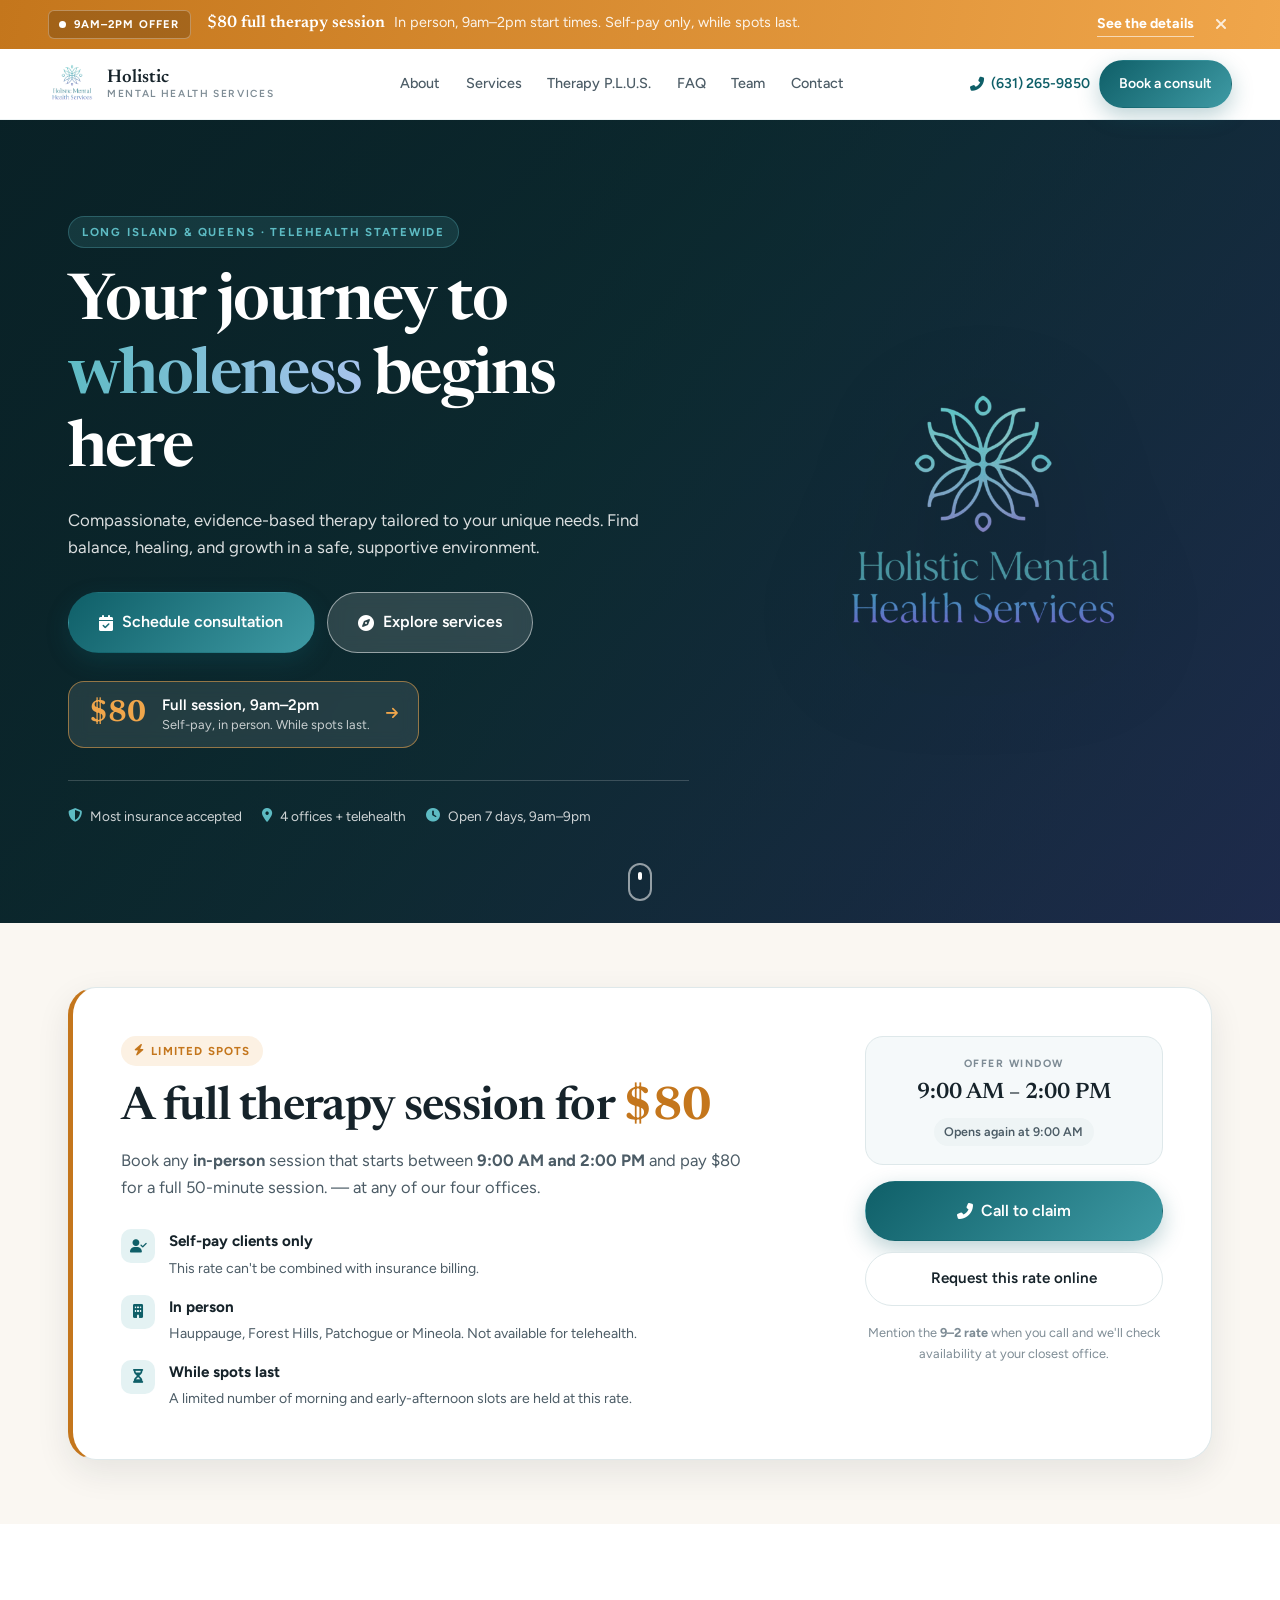
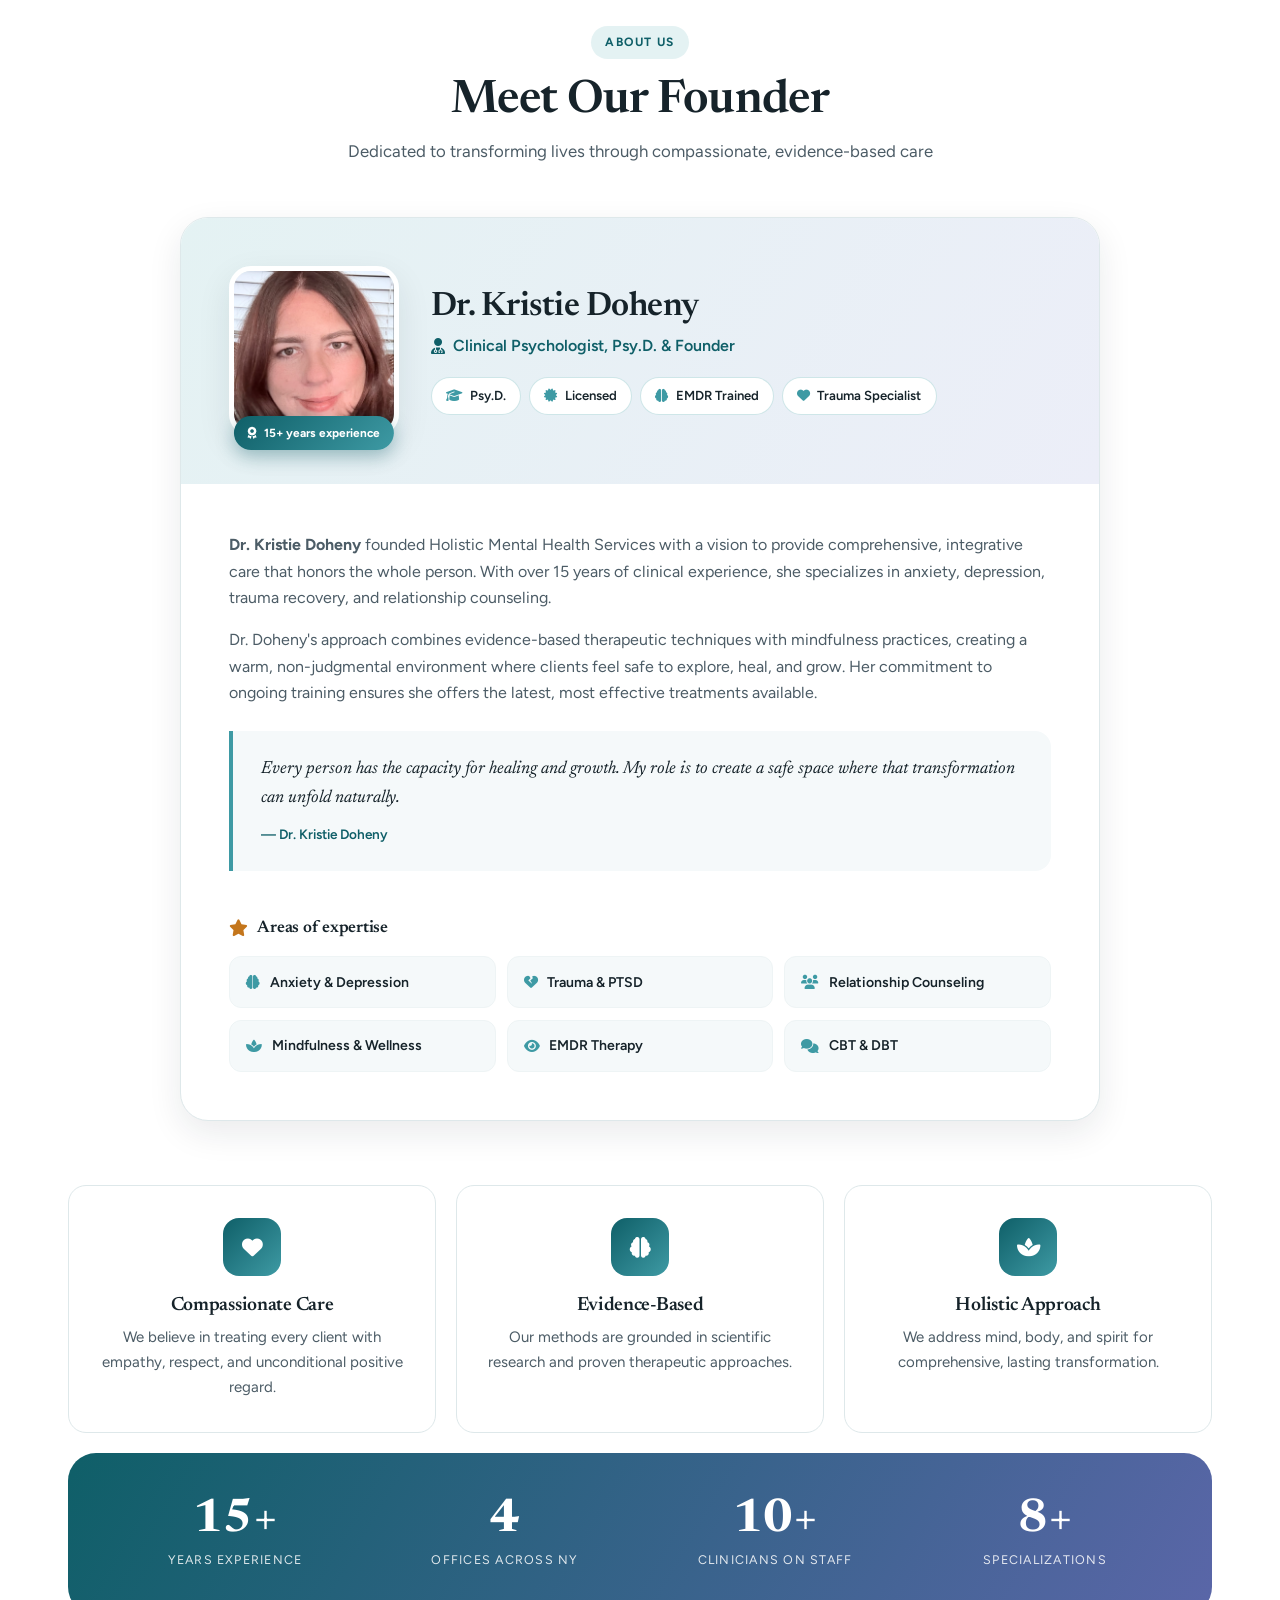
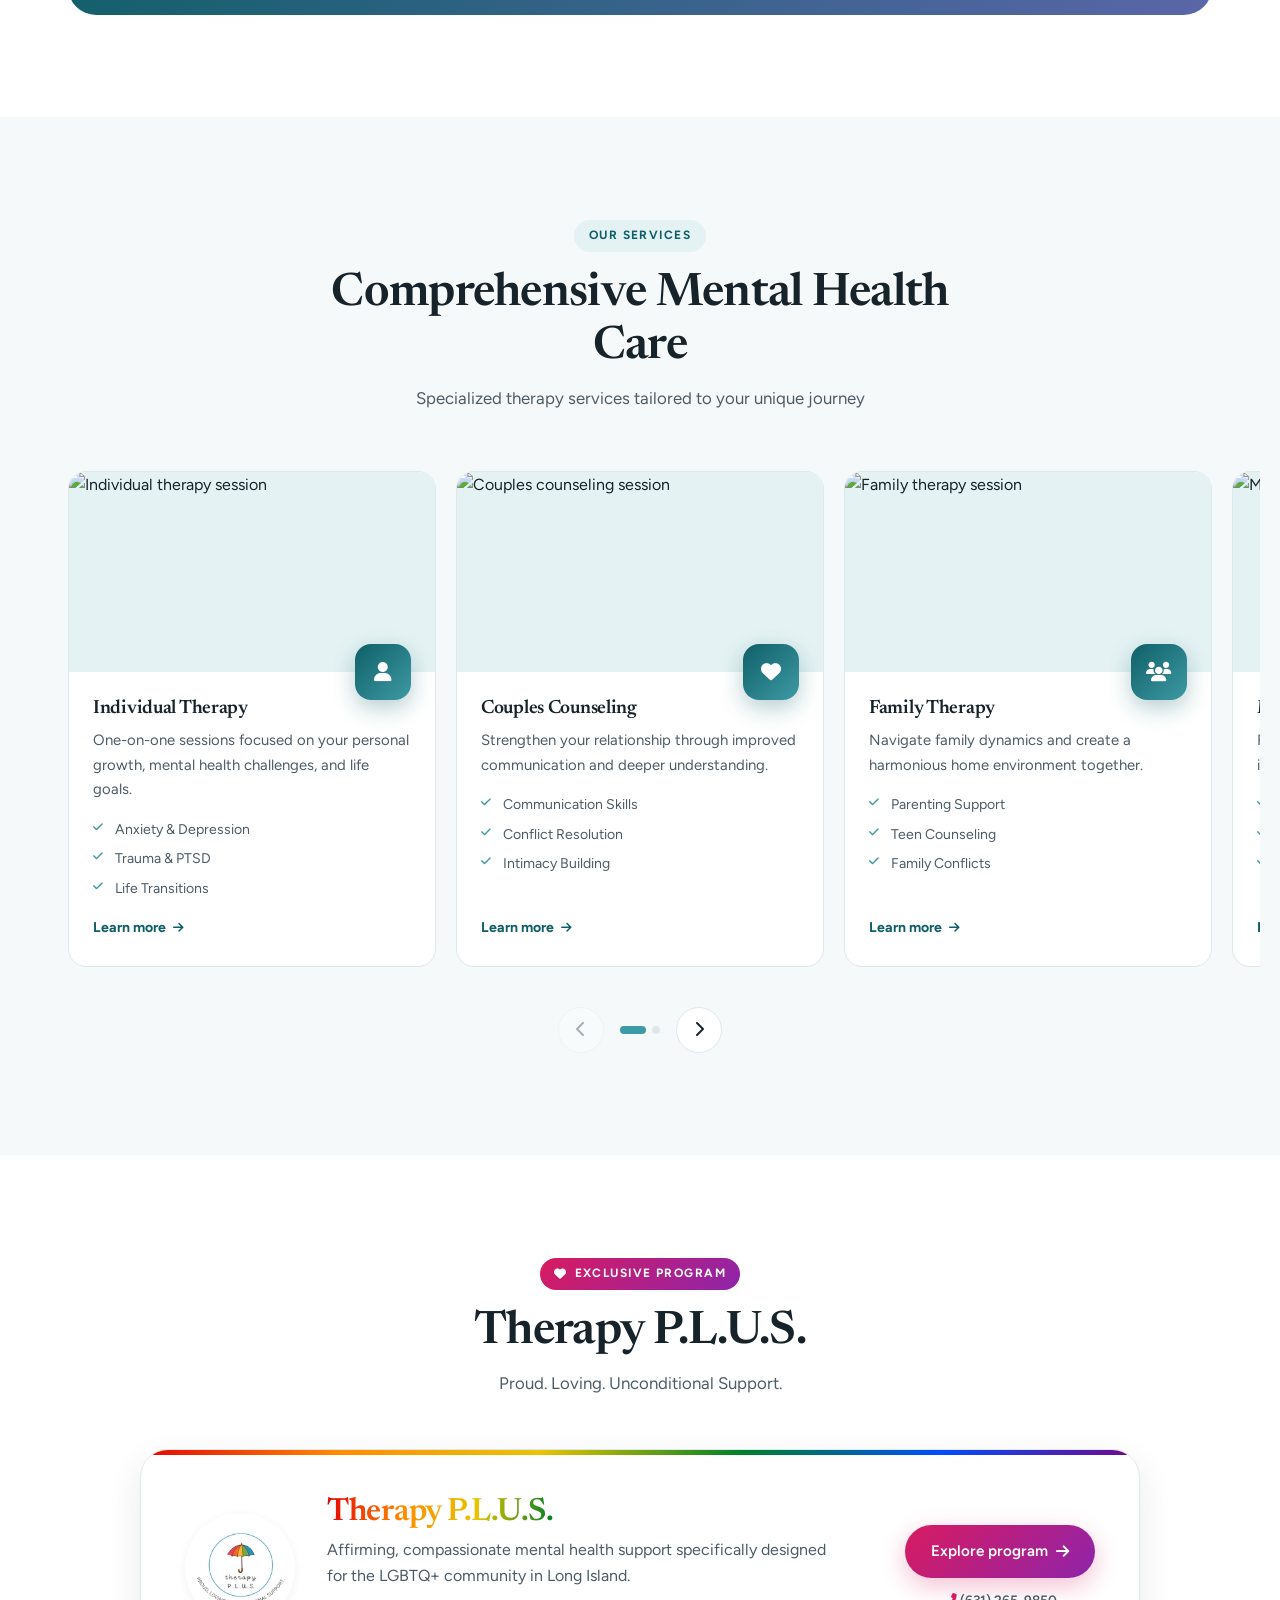
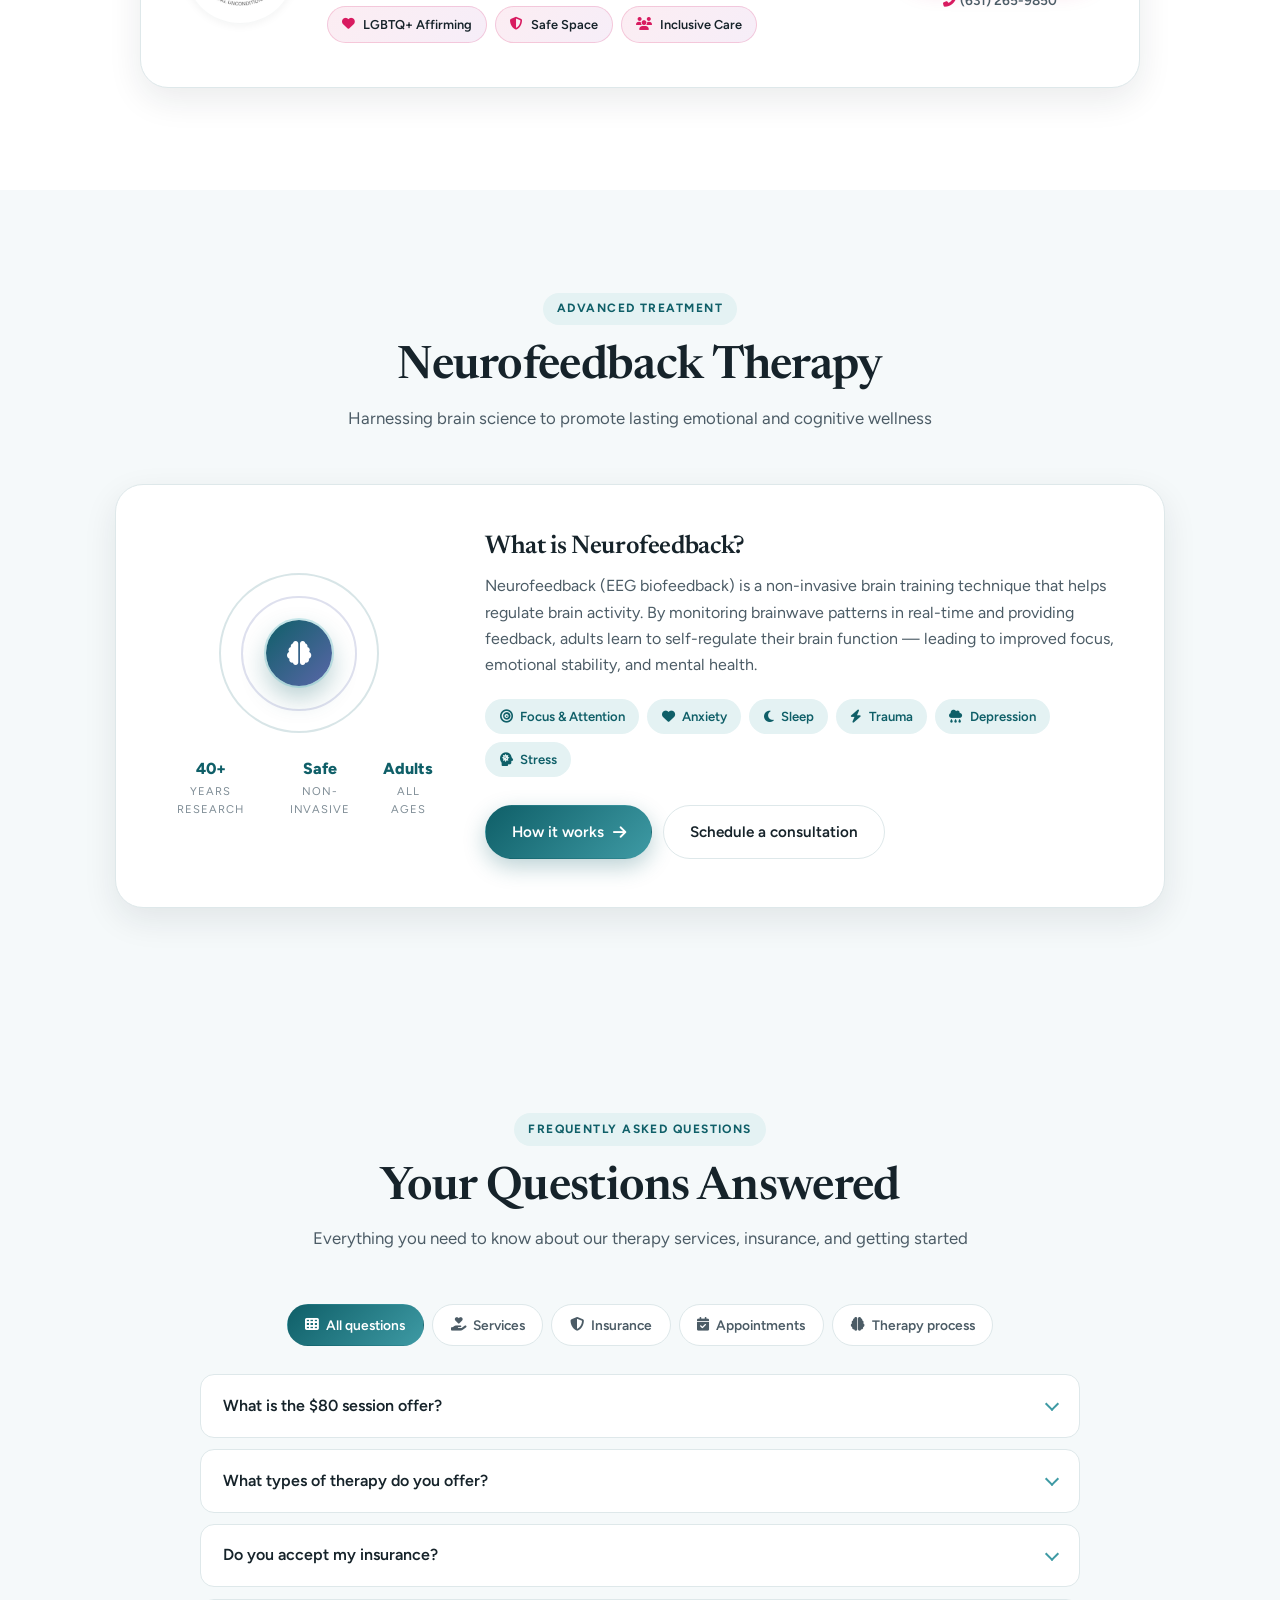
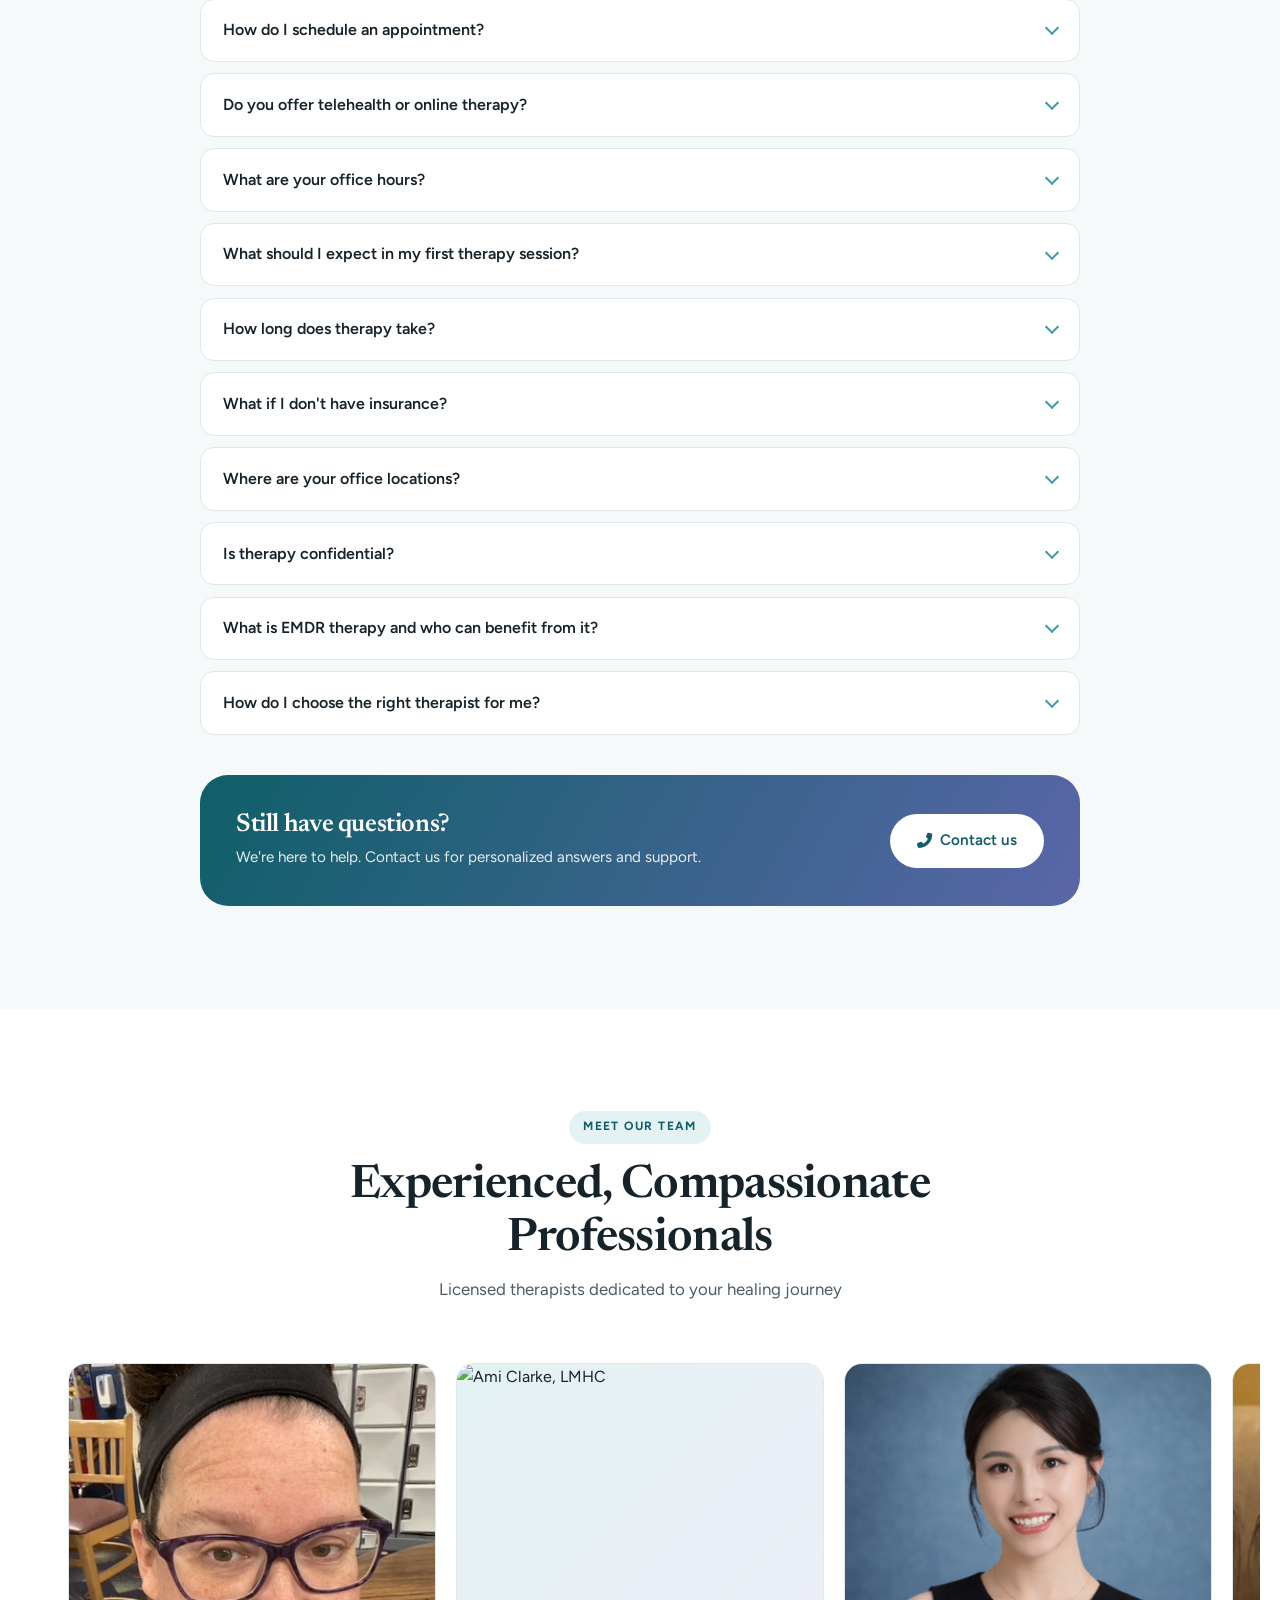
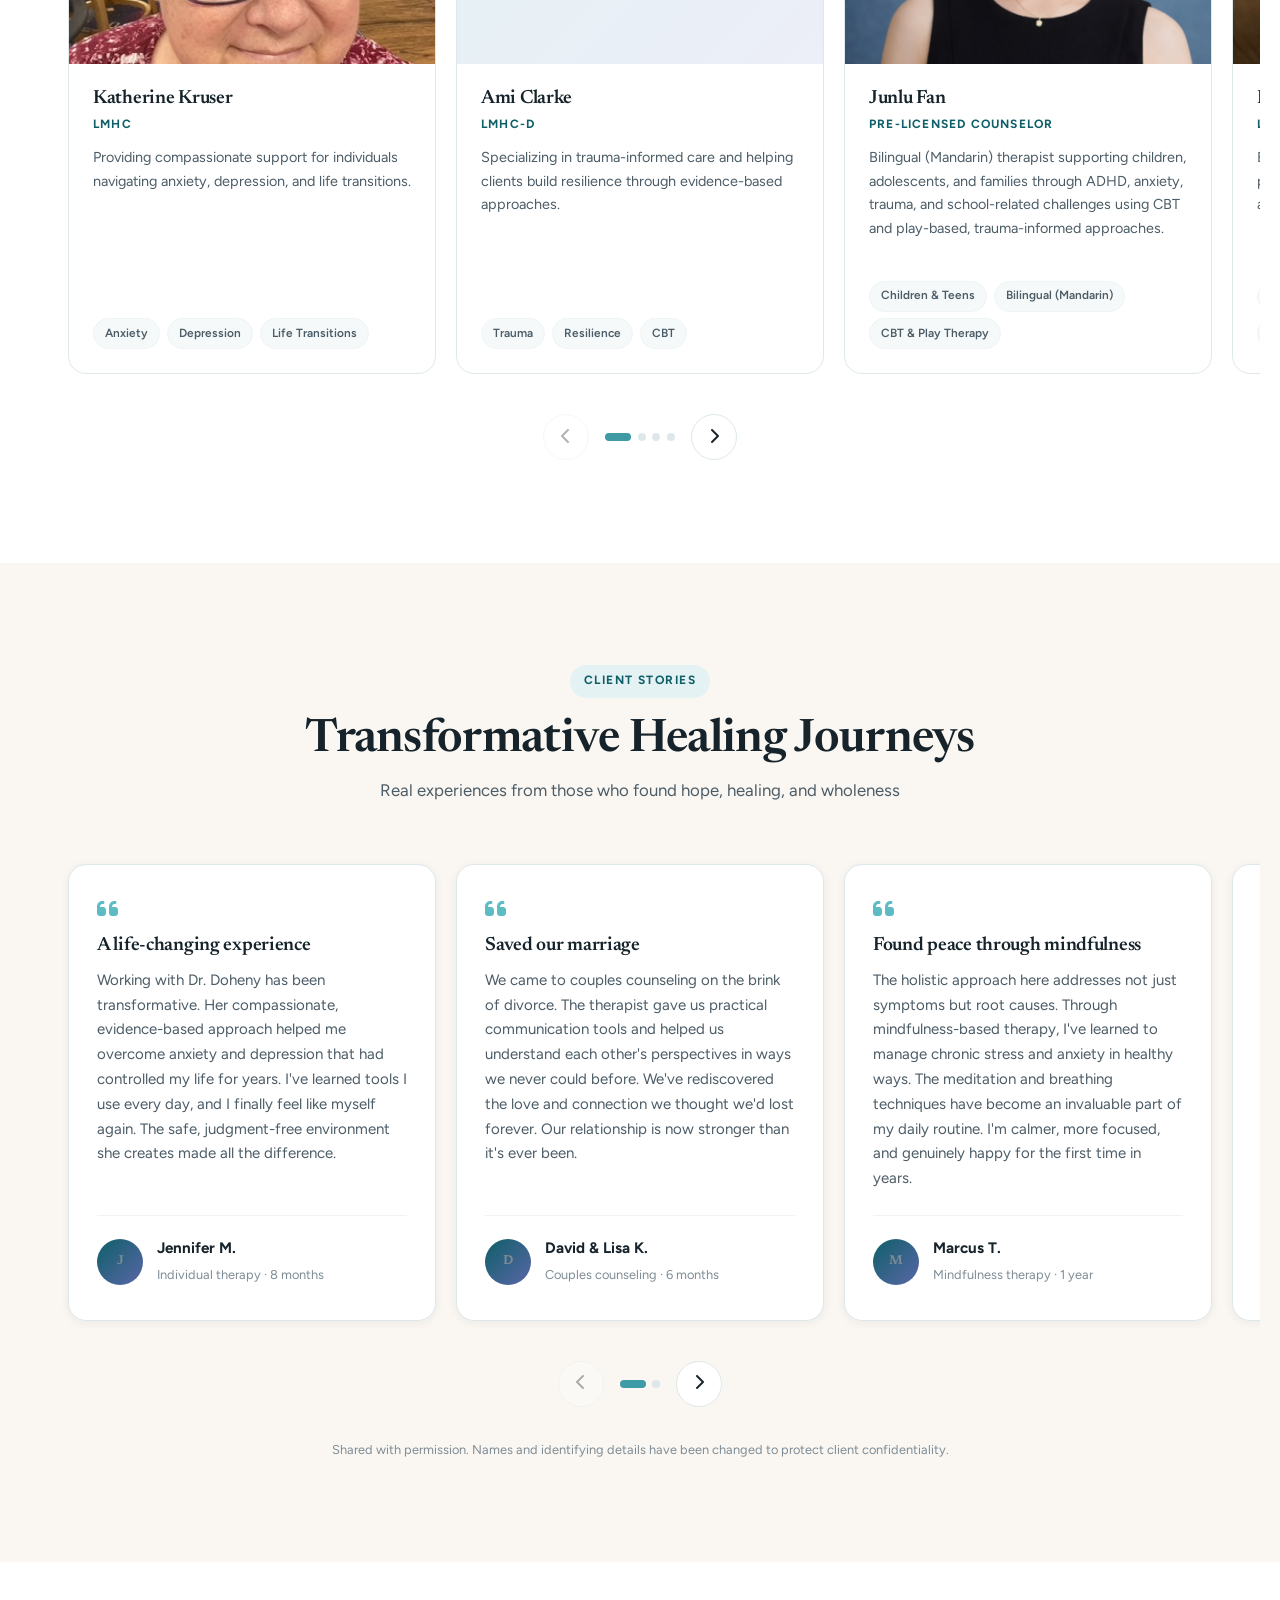
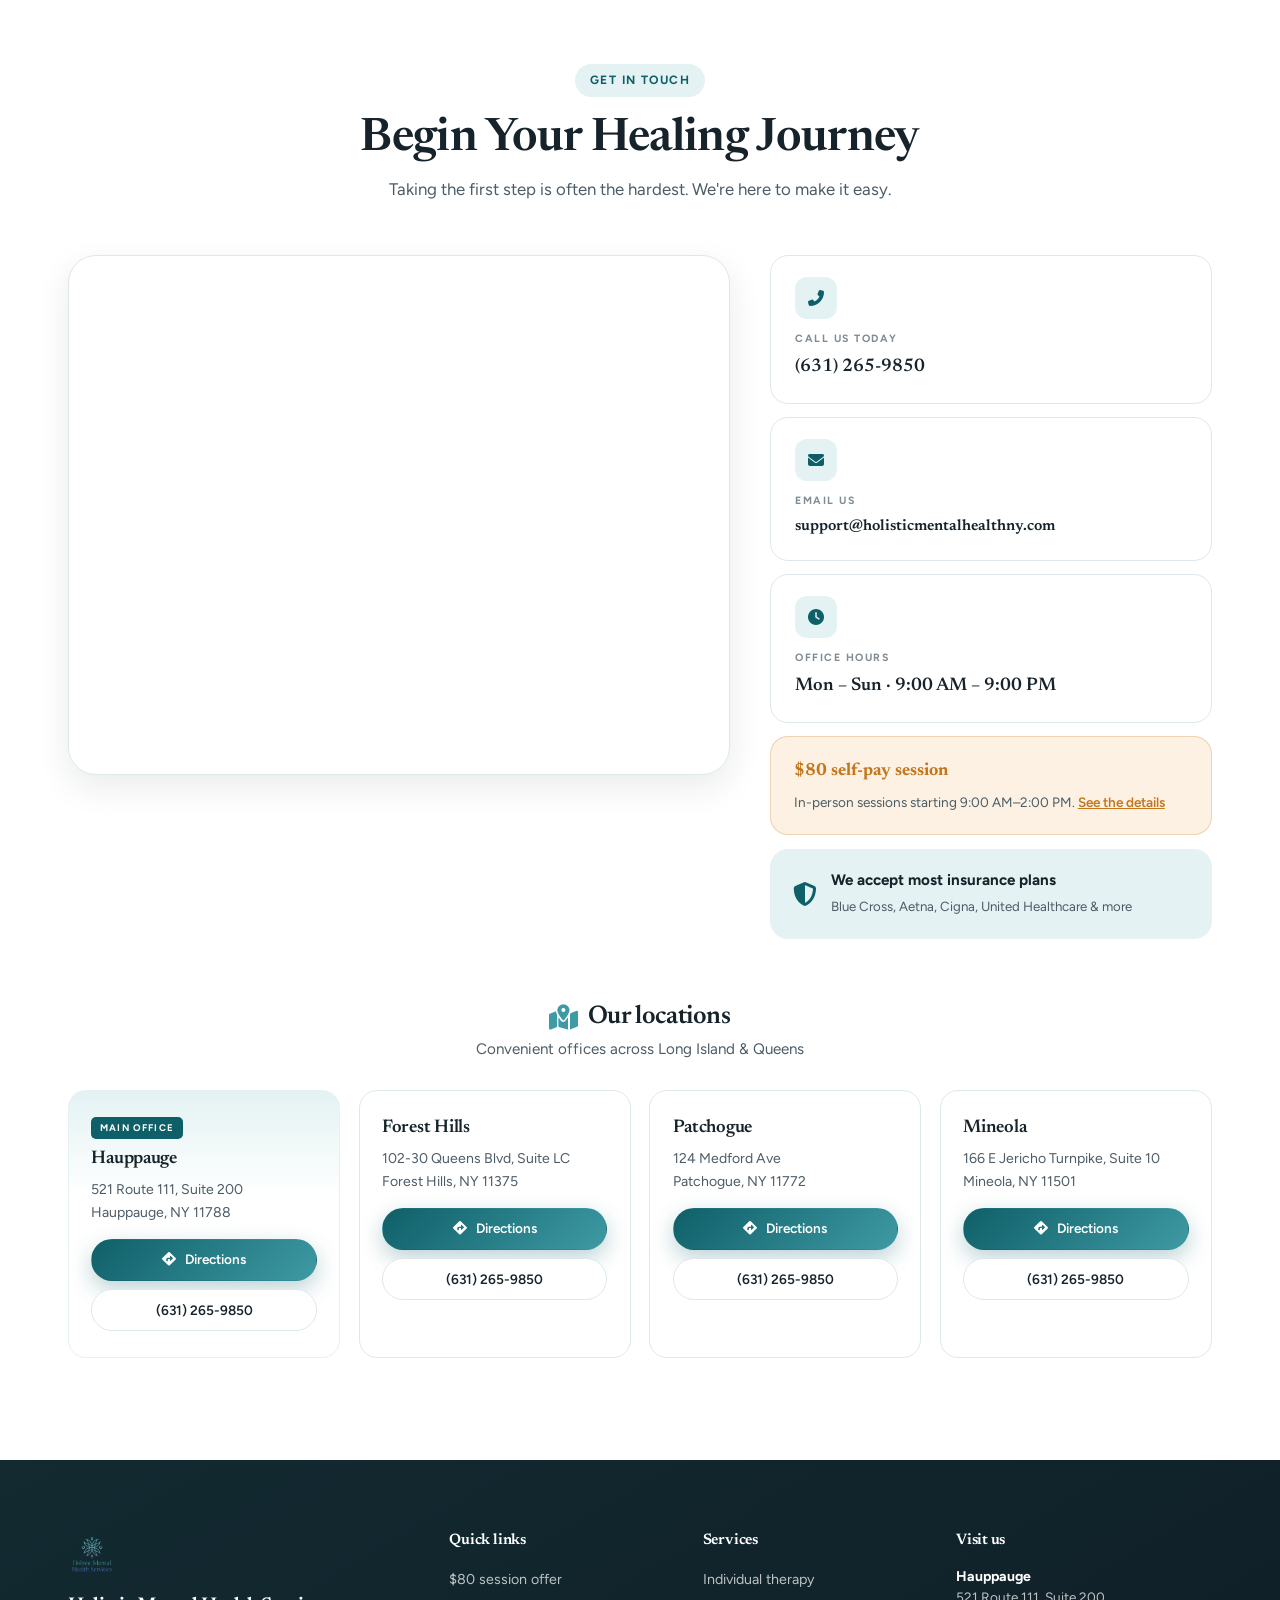
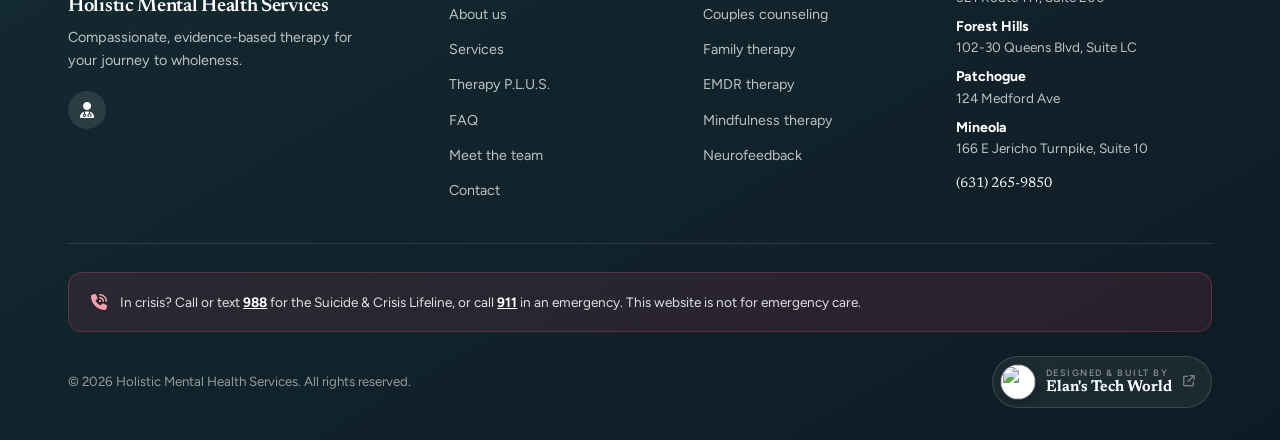
==== index.html @ d24f50fb "Update team photo for Ami Clarke" ====
<!DOCTYPE html>
<html lang="en">
<head>
<meta charset="UTF-8">
<meta name="viewport" content="width=device-width, initial-scale=1.0">

<!-- ============================================================
     PRIMARY META
     ============================================================ -->
<title>Therapy &amp; Counseling in Long Island &amp; Queens | Holistic Mental Health Services</title>
<meta name="description" content="Licensed therapists in Hauppauge, Forest Hills, Patchogue &amp; Mineola. EMDR, anxiety, depression, couples and family therapy with Dr. Kristie Doheny, Psy.D. Telehealth statewide. Most insurance accepted. Call (631) 265-9850.">
<meta name="author" content="Holistic Mental Health Services">
<meta name="robots" content="index, follow, max-image-preview:large, max-snippet:-1, max-video-preview:-1">
<meta name="theme-color" content="#0F5F68">

<!-- Geo -->
<meta name="geo.region" content="US-NY">
<meta name="geo.placename" content="Hauppauge, Long Island, New York">
<meta name="geo.position" content="40.825378;-73.202641">
<meta name="ICBM" content="40.825378, -73.202641">

<link rel="canonical" href="https://www.holisticmentalhealthny.com/">

<!-- Open Graph -->
<meta property="og:type" content="website">
<meta property="og:url" content="https://www.holisticmentalhealthny.com/">
<meta property="og:title" content="Therapy &amp; Counseling in Long Island &amp; Queens | Holistic Mental Health Services">
<meta property="og:description" content="EMDR, anxiety, depression, couples and family therapy across four offices plus telehealth. Now offering a full self-pay session for $80 when you book 9am–2pm.">
<meta property="og:image" content="https://www.holisticmentalhealthny.com/logo.png">
<meta property="og:site_name" content="Holistic Mental Health Services">
<meta property="og:locale" content="en_US">

<!-- Twitter -->
<meta name="twitter:card" content="summary">
<meta name="twitter:url" content="https://www.holisticmentalhealthny.com/">
<meta name="twitter:title" content="Therapy &amp; Counseling in Long Island &amp; Queens">
<meta name="twitter:description" content="EMDR, anxiety, depression, couples &amp; family therapy. Four offices plus telehealth. Call (631) 265-9850.">
<meta name="twitter:image" content="https://www.holisticmentalhealthny.com/logo.png">

<!-- Business contact -->
<meta property="business:contact_data:street_address" content="521 Route 111, Suite 200">
<meta property="business:contact_data:locality" content="Hauppauge">
<meta property="business:contact_data:region" content="NY">
<meta property="business:contact_data:postal_code" content="11788">
<meta property="business:contact_data:country_name" content="United States">
<meta property="business:contact_data:phone_number" content="+1-631-265-9850">
<meta property="business:contact_data:email" content="support@holisticmentalhealthny.com">

<!-- ============================================================
     PERFORMANCE HINTS
     ============================================================ -->
<link rel="preconnect" href="https://fonts.googleapis.com">
<link rel="preconnect" href="https://fonts.gstatic.com" crossorigin>
<link rel="dns-prefetch" href="https://cdnjs.cloudflare.com">
<link rel="preload" as="image" href="logo.png">

<!-- Fonts: Newsreader (display) + Figtree (UI) -->
<link href="https://fonts.googleapis.com/css2?family=Figtree:wght@400;500;600;700;800&family=Newsreader:opsz,wght@6..72,400;6..72,500;6..72,600;6..72,700&display=swap" rel="stylesheet">

<!-- Font Awesome — loaded without blocking first paint -->
<link rel="preload" as="style" href="https://cdnjs.cloudflare.com/ajax/libs/font-awesome/6.4.0/css/all.min.css" onload="this.onload=null;this.rel='stylesheet'">
<noscript><link rel="stylesheet" href="https://cdnjs.cloudflare.com/ajax/libs/font-awesome/6.4.0/css/all.min.css"></noscript>

<!-- Favicons -->
<link rel="icon" type="image/png" href="/favicon-96x96.png" sizes="96x96">
<link rel="icon" type="image/svg+xml" href="/favicon.svg">
<link rel="shortcut icon" href="/favicon.ico">
<link rel="apple-touch-icon" sizes="180x180" href="/apple-touch-icon.png">
<link rel="manifest" href="/site.webmanifest">

<link rel="stylesheet" href="styles.css">

<!-- Google Ads -->
<script async src="https://www.googletagmanager.com/gtag/js?id=AW-17896700019"></script>
<script>
  window.dataLayer = window.dataLayer || [];
  function gtag(){dataLayer.push(arguments);}
  gtag('js', new Date());
  gtag('config', 'AW-17896700019');
</script>

<!-- ============================================================
     STRUCTURED DATA — ORGANIZATION
     ============================================================ -->
<script type="application/ld+json">
{
  "@context": "https://schema.org",
  "@type": "MedicalBusiness",
  "@id": "https://www.holisticmentalhealthny.com/#organization",
  "name": "Holistic Mental Health Services",
  "alternateName": "Holistic Mental Health NY",
  "url": "https://www.holisticmentalhealthny.com",
  "logo": "https://www.holisticmentalhealthny.com/logo.png",
  "image": "https://www.holisticmentalhealthny.com/logo.png",
  "description": "Compassionate, evidence-based therapy and counseling for individuals, couples, and families across Long Island and Queens. EMDR, anxiety, depression, trauma, relationship counseling and neurofeedback.",
  "priceRange": "$$",
  "telephone": "+1-631-265-9850",
  "email": "support@holisticmentalhealthny.com",
  "foundingDate": "2010",
  "areaServed": [
    {"@type":"City","name":"Hauppauge","containedInPlace":{"@type":"State","name":"New York"}},
    {"@type":"City","name":"Forest Hills","containedInPlace":{"@type":"State","name":"New York"}},
    {"@type":"City","name":"Patchogue","containedInPlace":{"@type":"State","name":"New York"}},
    {"@type":"City","name":"Mineola","containedInPlace":{"@type":"State","name":"New York"}},
    {"@type":"State","name":"New York"}
  ],
  "address": {"@type":"PostalAddress","streetAddress":"521 Route 111, Suite 200","addressLocality":"Hauppauge","addressRegion":"NY","postalCode":"11788","addressCountry":"US"},
  "geo": {"@type":"GeoCoordinates","latitude":"40.825378","longitude":"-73.202641"},
  "openingHoursSpecification": [
    {"@type":"OpeningHoursSpecification","dayOfWeek":["Monday","Tuesday","Wednesday","Thursday","Friday","Saturday","Sunday"],"opens":"09:00","closes":"21:00"}
  ],
  "paymentAccepted": "Cash, Check, Credit Card, Insurance",
  "currenciesAccepted": "USD",
  "hasMap": "https://www.google.com/maps/dir/?api=1&destination=521+Route+111+Suite+200+Hauppauge+NY+11788",
  "founder": {"@type":"Person","name":"Dr. Kristie Doheny","jobTitle":"Clinical Psychologist","honorificSuffix":"Psy.D."},
  "sameAs": ["https://www.psychologytoday.com/us/therapists/kristie-doheny-new-york-ny/71652"],
  "medicalSpecialty": ["Psychology","Psychotherapy","Clinical Psychology","Marriage and Family Therapy"],
  "makesOffer": {
    "@type": "Offer",
    "name": "$80 self-pay therapy session — 9am to 2pm",
    "description": "A full 50-minute in-person therapy session for $80 when the session starts between 9:00 AM and 2:00 PM. Self-pay only; not available with insurance. Limited spots.",
    "price": "80",
    "priceCurrency": "USD",
    "availability": "https://schema.org/LimitedAvailability",
    "url": "https://www.holisticmentalhealthny.com/#offer",
    "eligibleTransactionVolume": {"@type":"PriceSpecification","description":"Self-pay clients only"},
    "itemOffered": {"@type":"Service","name":"Individual therapy session (50 minutes, in person)"}
  },
  "availableService": [
    {"@type":"MedicalTherapy","name":"Individual Therapy","description":"One-on-one therapy for anxiety, depression, trauma, and personal growth"},
    {"@type":"MedicalTherapy","name":"EMDR Therapy","description":"Eye Movement Desensitization and Reprocessing for trauma and PTSD"},
    {"@type":"MedicalTherapy","name":"Couples Counseling","description":"Relationship therapy to improve communication and intimacy"},
    {"@type":"MedicalTherapy","name":"Family Therapy","description":"Family counseling to resolve conflicts and strengthen bonds"},
    {"@type":"MedicalTherapy","name":"Cognitive Behavioral Therapy","description":"CBT for anxiety, depression, and behavioral issues"},
    {"@type":"MedicalTherapy","name":"Mindfulness-Based Therapy","description":"Mindfulness and meditation techniques for stress management"},
    {"@type":"MedicalTherapy","name":"Neurofeedback","description":"Non-invasive EEG biofeedback brain training for focus, anxiety, sleep and trauma"}
  ]
}
</script>

<!-- STRUCTURED DATA — LOCATIONS -->
<script type="application/ld+json">
{
  "@context": "https://schema.org",
  "@type": "ItemList",
  "itemListElement": [
    {"@type":"MedicalClinic","name":"Holistic Mental Health Services — Hauppauge","address":{"@type":"PostalAddress","streetAddress":"521 Route 111, Suite 200","addressLocality":"Hauppauge","addressRegion":"NY","postalCode":"11788","addressCountry":"US"},"geo":{"@type":"GeoCoordinates","latitude":"40.825378","longitude":"-73.202641"},"telephone":"+1-631-265-9850","url":"https://www.holisticmentalhealthny.com","openingHoursSpecification":{"@type":"OpeningHoursSpecification","dayOfWeek":["Monday","Tuesday","Wednesday","Thursday","Friday","Saturday","Sunday"],"opens":"09:00","closes":"21:00"}},
    {"@type":"MedicalClinic","name":"Holistic Mental Health Services — Forest Hills","address":{"@type":"PostalAddress","streetAddress":"102-30 Queens Blvd, Suite LC","addressLocality":"Forest Hills","addressRegion":"NY","postalCode":"11375","addressCountry":"US"},"telephone":"+1-631-265-9850","url":"https://www.holisticmentalhealthny.com"},
    {"@type":"MedicalClinic","name":"Holistic Mental Health Services — Patchogue","address":{"@type":"PostalAddress","streetAddress":"124 Medford Ave","addressLocality":"Patchogue","addressRegion":"NY","postalCode":"11772","addressCountry":"US"},"telephone":"+1-631-265-9850","url":"https://www.holisticmentalhealthny.com"},
    {"@type":"MedicalClinic","name":"Holistic Mental Health Services — Mineola","address":{"@type":"PostalAddress","streetAddress":"166 E Jericho Turnpike, Suite 10","addressLocality":"Mineola","addressRegion":"NY","postalCode":"11501","addressCountry":"US"},"telephone":"+1-631-265-9850","url":"https://www.holisticmentalhealthny.com"}
  ]
}
</script>

<!-- STRUCTURED DATA — FOUNDER -->
<script type="application/ld+json">
{
  "@context": "https://schema.org",
  "@type": "Physician",
  "name": "Dr. Kristie Doheny",
  "honorificPrefix": "Dr.",
  "honorificSuffix": "Psy.D.",
  "jobTitle": "Clinical Psychologist",
  "worksFor": {"@type":"Organization","name":"Holistic Mental Health Services"},
  "image": "https://www.holisticmentalhealthny.com/krisite.jpeg",
  "url": "https://www.psychologytoday.com/us/therapists/kristie-doheny-new-york-ny/71652",
  "medicalSpecialty": ["Clinical Psychology","EMDR Therapy","Trauma Therapy","Anxiety Treatment","Depression Treatment"],
  "description": "Dr. Kristie Doheny is a licensed clinical psychologist with over 15 years of experience specializing in anxiety, depression, trauma recovery, and relationship counseling. She is EMDR Trained and provides evidence-based, compassionate care.",
  "hasCredential": [
    {"@type":"EducationalOccupationalCredential","credentialCategory":"Doctorate","name":"Psy.D. in Clinical Psychology"},
    {"@type":"EducationalOccupationalCredential","credentialCategory":"Certification","name":"EMDR Trained Therapist"},
    {"@type":"EducationalOccupationalCredential","credentialCategory":"License","name":"Licensed Psychologist — New York State"}
  ],
  "knowsAbout": ["EMDR Therapy","Trauma-Informed Care","Cognitive Behavioral Therapy","Mindfulness-Based Therapy","Anxiety Disorders","Depression","PTSD","Relationship Counseling"]
}
</script>

<!-- STRUCTURED DATA — FAQ -->
<script type="application/ld+json">
{
  "@context": "https://schema.org",
  "@type": "FAQPage",
  "mainEntity": [
    {"@type":"Question","name":"Do you accept insurance?","acceptedAnswer":{"@type":"Answer","text":"Yes, we accept most major insurance plans including Blue Cross Blue Shield, Aetna, Cigna, United Healthcare, and more. We recommend calling us to verify your specific insurance coverage."}},
    {"@type":"Question","name":"Do you offer telehealth or online therapy?","acceptedAnswer":{"@type":"Answer","text":"Yes, we offer secure telehealth therapy sessions for all our services. You can receive quality mental health care from the comfort of your home anywhere in New York State."}},
    {"@type":"Question","name":"What types of therapy do you provide?","acceptedAnswer":{"@type":"Answer","text":"We provide individual therapy, couples counseling, family therapy, EMDR therapy, cognitive behavioral therapy (CBT), mindfulness-based therapy, neurofeedback, and group therapy for concerns including anxiety, depression, trauma, and relationship issues."}},
    {"@type":"Question","name":"Where are your office locations?","acceptedAnswer":{"@type":"Answer","text":"We have four locations across Long Island and Queens: Hauppauge (main office), Forest Hills, Patchogue, and Mineola."}},
    {"@type":"Question","name":"How do I schedule an appointment?","acceptedAnswer":{"@type":"Answer","text":"You can schedule a free 15-minute consultation by calling us at (631) 265-9850 or by filling out our contact form. We'll help match you with the right therapist and schedule your first appointment."}},
    {"@type":"Question","name":"What are your office hours?","acceptedAnswer":{"@type":"Answer","text":"We offer flexible scheduling Monday through Sunday, 9:00 AM to 9:00 PM, including evening and weekend appointments."}},
    {"@type":"Question","name":"What is the $80 session offer?","acceptedAnswer":{"@type":"Answer","text":"Self-pay clients can book a full 50-minute in-person therapy session for $80 when the session starts between 9:00 AM and 2:00 PM at any of our four offices. The rate is for self-pay clients only and cannot be combined with insurance. Spots are limited."}}
  ]
}
</script>

</head>

<body>
<a class="skip-link" href="#main">Skip to content</a>

<!-- ============================================================
     PROMO BAR — $80 SESSION
     ============================================================ -->
<div class="promo-bar" id="promoBar">
  <div class="promo-bar-inner">
    <span class="promo-tag" id="promoStatus" data-window-open="9" data-window-close="14">
      <span class="promo-pip"></span><span class="promo-status-text">9am–2pm offer</span>
    </span>
    <p class="promo-bar-copy">
      <strong>$80 full therapy session</strong>
      <span>In person, 9am–2pm start times. Self-pay only, while spots last.</span>
    </p>
    <a href="#offer" class="promo-bar-link">See the details</a>
    <button class="promo-bar-close" id="promoClose" aria-label="Dismiss offer banner">
      <i class="fas fa-times" aria-hidden="true"></i>
    </button>
  </div>
</div>

<!-- ============================================================
     HEADER
     ============================================================ -->
<header class="site-header" id="siteHeader">
  <div class="nav-bar">
    <div class="nav-inner">
      <a href="#home" class="brand" aria-label="Holistic Mental Health Services — home">
        <img src="logo.png" alt="" class="brand-mark" width="52" height="52">
        <span class="brand-text">
          <strong>Holistic</strong>
          <em>Mental Health Services</em>
        </span>
      </a>

      <nav class="primary-nav" aria-label="Primary">
        <ul>
          <li><a href="#about" data-nav="about">About</a></li>
          <li><a href="#services" data-nav="services">Services</a></li>
          <li><a href="#therapy-plus" data-nav="therapy-plus">Therapy P.L.U.S.</a></li>
          <li><a href="#faq" data-nav="faq">FAQ</a></li>
          <li><a href="#team" data-nav="team">Team</a></li>
          <li><a href="#contact" data-nav="contact">Contact</a></li>
        </ul>
      </nav>

      <div class="nav-actions">
        <a href="tel:+16312659850" class="nav-phone">
          <i class="fas fa-phone-alt" aria-hidden="true"></i>
          <span>(631) 265-9850</span>
        </a>
        <a href="#contact" class="btn btn-primary nav-book">Book a consult</a>
        <button class="nav-toggle" id="navToggle" aria-label="Open menu" aria-expanded="false" aria-controls="drawer">
          <span></span><span></span><span></span>
        </button>
      </div>
    </div>
    <div class="scroll-rail"><div class="scroll-rail-fill" id="scrollRail"></div></div>
  </div>

  <div class="drawer-scrim" id="drawerScrim" hidden></div>
  <aside class="drawer" id="drawer" aria-hidden="true" aria-label="Menu">
    <div class="drawer-head">
      <img src="logo.png" alt="" width="44" height="44">
      <button class="drawer-close" id="drawerClose" aria-label="Close menu"><i class="fas fa-times" aria-hidden="true"></i></button>
    </div>
    <nav class="drawer-nav" aria-label="Mobile">
      <a href="#offer" data-nav="offer" class="drawer-offer">$80 session offer</a>
      <a href="#about" data-nav="about">About</a>
      <a href="#services" data-nav="services">Services</a>
      <a href="#therapy-plus" data-nav="therapy-plus">Therapy P.L.U.S.</a>
      <a href="#neurofeedback" data-nav="neurofeedback">Neurofeedback</a>
      <a href="#faq" data-nav="faq">FAQ</a>
      <a href="#team" data-nav="team">Our team</a>
      <a href="#testimonials" data-nav="testimonials">Client stories</a>
      <a href="#contact" data-nav="contact">Contact &amp; locations</a>
    </nav>
    <div class="drawer-foot">
      <a href="tel:+16312659850" class="btn btn-primary btn-block">Call (631) 265-9850</a>
      <a href="mailto:support@holisticmentalhealthny.com" class="btn btn-outline btn-block">Email us</a>
      <p>Open 7 days · 9:00 AM – 9:00 PM</p>
    </div>
  </aside>
</header>

<main id="main">

<!-- ============================================================
     HERO
     ============================================================ -->
<section class="hero" id="home">
  <div class="hero-media" aria-hidden="true">
    <div class="hero-fallback"></div>
    <video class="hero-video" id="heroVideo" muted loop playsinline preload="none"
           poster="data:image/svg+xml,%3Csvg xmlns='http://www.w3.org/2000/svg' viewBox='0 0 16 9'%3E%3Crect width='16' height='9' fill='%23102A31'/%3E%3C/svg%3E">
      <source data-src="hero.mp4" type="video/mp4">
    </video>
    <div class="hero-veil"></div>
  </div>

  <div class="hero-inner">
    <div class="hero-copy">
      <span class="hero-eyebrow">Long Island &amp; Queens · Telehealth statewide</span>
      <h1>Your journey to <span class="hero-accent">wholeness</span> begins here</h1>
      <p class="hero-lede">Compassionate, evidence-based therapy tailored to your unique needs. Find balance, healing, and growth in a safe, supportive environment.</p>

      <div class="hero-actions">
        <a href="#contact" class="btn btn-primary btn-lg"><i class="fas fa-calendar-check" aria-hidden="true"></i> Schedule consultation</a>
        <a href="#services" class="btn btn-glass btn-lg"><i class="fas fa-compass" aria-hidden="true"></i> Explore services</a>
      </div>

      <a href="#offer" class="hero-offer-chip">
        <span class="hero-offer-price">$80</span>
        <span class="hero-offer-text"><strong>Full session, 9am–2pm</strong>Self-pay, in person. While spots last.</span>
        <i class="fas fa-arrow-right" aria-hidden="true"></i>
      </a>

      <ul class="hero-trust">
        <li><i class="fas fa-shield-alt" aria-hidden="true"></i> Most insurance accepted</li>
        <li><i class="fas fa-map-marker-alt" aria-hidden="true"></i> 4 offices + telehealth</li>
        <li><i class="fas fa-clock" aria-hidden="true"></i> Open 7 days, 9am–9pm</li>
      </ul>
    </div>

    <div class="hero-badge">
      <img src="logo.png" alt="Holistic Mental Health Services" width="320" height="320">
    </div>
  </div>

  <a href="#offer" class="hero-scroll" aria-label="Scroll down"><span></span></a>
</section>


<!-- ============================================================
     $80 OFFER
     ============================================================ -->
<section class="offer-section" id="offer">
  <div class="container">
    <div class="offer-card reveal">
      <div class="offer-main">
        <span class="offer-flag"><i class="fas fa-bolt" aria-hidden="true"></i> Limited spots</span>
        <h2>A full therapy session for <span class="offer-amount">$80</span></h2>
        <p class="offer-lede">Book any <strong>in-person</strong> session that starts between <strong>9:00 AM and 2:00 PM</strong> and pay $80 for a full 50-minute session. — at any of our four offices.</p>

        <ul class="offer-terms">
          <li><i class="fas fa-user-check" aria-hidden="true"></i><div><strong>Self-pay clients only</strong><span>This rate can't be combined with insurance billing.</span></div></li>
          <li><i class="fas fa-building" aria-hidden="true"></i><div><strong>In person</strong><span>Hauppauge, Forest Hills, Patchogue or Mineola. Not available for telehealth.</span></div></li>
          <li><i class="fas fa-hourglass-half" aria-hidden="true"></i><div><strong>While spots last</strong><span>A limited number of morning and early-afternoon slots are held at this rate.</span></div></li>
        </ul>
      </div>

      <aside class="offer-side">
        <div class="offer-clock" id="offerClock" data-window-open="9" data-window-close="14">
          <span class="offer-clock-label">Offer window</span>
          <strong class="offer-clock-time">9:00 AM – 2:00 PM</strong>
          <span class="offer-clock-state" id="offerClockState">Checking…</span>
        </div>
        <a href="tel:+16312659850" class="btn btn-primary btn-block btn-lg"><i class="fas fa-phone-alt" aria-hidden="true"></i> Call to claim</a>
        <a href="#contact" class="btn btn-outline btn-block">Request this rate online</a>
        <p class="offer-note">Mention the <strong>9–2 rate</strong> when you call and we'll check availability at your closest office.</p>
      </aside>
    </div>
  </div>
</section>


<!-- ============================================================
     ABOUT / FOUNDER
     ============================================================ -->
<section class="about-section" id="about">
  <div class="container">
    <header class="section-head reveal">
      <span class="section-label">About Us</span>
      <h2>Meet Our Founder</h2>
      <p>Dedicated to transforming lives through compassionate, evidence-based care</p>
    </header>

    <div class="founder reveal">
      <div class="founder-top">
        <div class="founder-photo">
          <img src="krisite.jpeg" alt="Dr. Kristie Doheny, Clinical Psychologist" loading="lazy" width="200" height="200">
          <span class="founder-years"><i class="fas fa-award" aria-hidden="true"></i> 15+ years experience</span>
        </div>
        <div class="founder-intro">
          <h3>Dr. Kristie Doheny</h3>
          <p class="founder-role"><i class="fas fa-user-md" aria-hidden="true"></i> Clinical Psychologist, Psy.D. &amp; Founder</p>
          <ul class="founder-creds">
            <li><i class="fas fa-graduation-cap" aria-hidden="true"></i> Psy.D.</li>
            <li><i class="fas fa-certificate" aria-hidden="true"></i> Licensed</li>
            <li><i class="fas fa-brain" aria-hidden="true"></i> EMDR Trained</li>
            <li><i class="fas fa-heart" aria-hidden="true"></i> Trauma Specialist</li>
          </ul>
        </div>
      </div>

      <div class="founder-bio">
        <p><strong>Dr. Kristie Doheny</strong> founded Holistic Mental Health Services with a vision to provide comprehensive, integrative care that honors the whole person. With over 15 years of clinical experience, she specializes in anxiety, depression, trauma recovery, and relationship counseling.</p>
        <p>Dr. Doheny's approach combines evidence-based therapeutic techniques with mindfulness practices, creating a warm, non-judgmental environment where clients feel safe to explore, heal, and grow. Her commitment to ongoing training ensures she offers the latest, most effective treatments available.</p>
        <blockquote>
          <p>Every person has the capacity for healing and growth. My role is to create a safe space where that transformation can unfold naturally.</p>
          <cite>— Dr. Kristie Doheny</cite>
        </blockquote>
      </div>

      <div class="founder-specs">
        <h4><i class="fas fa-star" aria-hidden="true"></i> Areas of expertise</h4>
        <div class="spec-grid">
          <span><i class="fas fa-brain" aria-hidden="true"></i> Anxiety &amp; Depression</span>
          <span><i class="fas fa-heart-broken" aria-hidden="true"></i> Trauma &amp; PTSD</span>
          <span><i class="fas fa-users" aria-hidden="true"></i> Relationship Counseling</span>
          <span><i class="fas fa-spa" aria-hidden="true"></i> Mindfulness &amp; Wellness</span>
          <span><i class="fas fa-eye" aria-hidden="true"></i> EMDR Therapy</span>
          <span><i class="fas fa-comments" aria-hidden="true"></i> CBT &amp; DBT</span>
        </div>
      </div>
    </div>

    <div class="values reveal">
      <article class="value">
        <div class="value-icon"><i class="fas fa-heart" aria-hidden="true"></i></div>
        <h3>Compassionate Care</h3>
        <p>We believe in treating every client with empathy, respect, and unconditional positive regard.</p>
      </article>
      <article class="value">
        <div class="value-icon"><i class="fas fa-brain" aria-hidden="true"></i></div>
        <h3>Evidence-Based</h3>
        <p>Our methods are grounded in scientific research and proven therapeutic approaches.</p>
      </article>
      <article class="value">
        <div class="value-icon"><i class="fas fa-spa" aria-hidden="true"></i></div>
        <h3>Holistic Approach</h3>
        <p>We address mind, body, and spirit for comprehensive, lasting transformation.</p>
      </article>
    </div>

    <div class="stats reveal">
      <div class="stat"><span class="stat-num" data-target="15" data-suffix="+">15+</span><span class="stat-lbl">Years experience</span></div>
      <div class="stat"><span class="stat-num" data-target="4" data-suffix="">4</span><span class="stat-lbl">Offices across NY</span></div>
      <div class="stat"><span class="stat-num" data-target="10" data-suffix="+">10+</span><span class="stat-lbl">Clinicians on staff</span></div>
      <div class="stat"><span class="stat-num" data-target="8" data-suffix="+">8+</span><span class="stat-lbl">Specializations</span></div>
    </div>
  </div>
</section>


<!-- ============================================================
     SERVICES
     ============================================================ -->
<section class="services-section" id="services">
  <div class="container">
    <header class="section-head reveal">
      <span class="section-label">Our Services</span>
      <h2>Comprehensive Mental Health Care</h2>
      <p>Specialized therapy services tailored to your unique journey</p>
    </header>

    <div class="carousel" data-carousel="services">
      <div class="carousel-viewport">
        <div class="carousel-track">

          <article class="svc-card">
            <div class="svc-img"><img src="https://images.unsplash.com/photo-1573497491208-6b1acb260507?w=800&h=600&fit=crop" alt="Individual therapy session" loading="lazy"></div>
            <div class="svc-body">
              <div class="svc-icon"><i class="fas fa-user" aria-hidden="true"></i></div>
              <h3>Individual Therapy</h3>
              <p>One-on-one sessions focused on your personal growth, mental health challenges, and life goals.</p>
              <ul><li>Anxiety &amp; Depression</li><li>Trauma &amp; PTSD</li><li>Life Transitions</li></ul>
              <button class="svc-btn" data-modal="individual">Learn more <i class="fas fa-arrow-right" aria-hidden="true"></i></button>
            </div>
          </article>

          <article class="svc-card">
            <div class="svc-img"><img src="https://images.unsplash.com/photo-1516589178581-6cd7833ae3b2?w=800&h=600&fit=crop" alt="Couples counseling session" loading="lazy"></div>
            <div class="svc-body">
              <div class="svc-icon"><i class="fas fa-heart" aria-hidden="true"></i></div>
              <h3>Couples Counseling</h3>
              <p>Strengthen your relationship through improved communication and deeper understanding.</p>
              <ul><li>Communication Skills</li><li>Conflict Resolution</li><li>Intimacy Building</li></ul>
              <button class="svc-btn" data-modal="couples">Learn more <i class="fas fa-arrow-right" aria-hidden="true"></i></button>
            </div>
          </article>

          <article class="svc-card">
            <div class="svc-img"><img src="https://images.unsplash.com/photo-1511895426328-dc8714191300?w=800&h=600&fit=crop" alt="Family therapy session" loading="lazy"></div>
            <div class="svc-body">
              <div class="svc-icon"><i class="fas fa-users" aria-hidden="true"></i></div>
              <h3>Family Therapy</h3>
              <p>Navigate family dynamics and create a harmonious home environment together.</p>
              <ul><li>Parenting Support</li><li>Teen Counseling</li><li>Family Conflicts</li></ul>
              <button class="svc-btn" data-modal="family">Learn more <i class="fas fa-arrow-right" aria-hidden="true"></i></button>
            </div>
          </article>

          <article class="svc-card">
            <div class="svc-img"><img src="https://images.unsplash.com/photo-1506126613408-eca07ce68773?w=800&h=600&fit=crop" alt="Mindfulness practice" loading="lazy"></div>
            <div class="svc-body">
              <div class="svc-icon"><i class="fas fa-om" aria-hidden="true"></i></div>
              <h3>Mindfulness-Based Therapy</h3>
              <p>Find inner peace through mindfulness practices integrated with traditional therapy.</p>
              <ul><li>Stress Management</li><li>Meditation Techniques</li><li>Emotional Regulation</li></ul>
              <button class="svc-btn" data-modal="mindfulness">Learn more <i class="fas fa-arrow-right" aria-hidden="true"></i></button>
            </div>
          </article>

          <article class="svc-card">
            <div class="svc-img"><img src="https://images.unsplash.com/photo-1559757148-5c350d0d3c56?w=800&h=600&fit=crop" alt="Cognitive behavioral therapy session" loading="lazy"></div>
            <div class="svc-body">
              <div class="svc-icon"><i class="fas fa-brain" aria-hidden="true"></i></div>
              <h3>Cognitive Behavioral Therapy</h3>
              <p>Evidence-based approach to identify and change negative thought patterns and behaviors.</p>
              <ul><li>Thought Pattern Analysis</li><li>Behavioral Activation</li><li>Coping Strategies</li></ul>
              <button class="svc-btn" data-modal="cbt">Learn more <i class="fas fa-arrow-right" aria-hidden="true"></i></button>
            </div>
          </article>

          <article class="svc-card">
            <div class="svc-img"><img src="https://images.unsplash.com/photo-1529156069898-49953e39b3ac?w=800&h=600&fit=crop" alt="Group therapy circle" loading="lazy"></div>
            <div class="svc-body">
              <div class="svc-icon"><i class="fas fa-user-friends" aria-hidden="true"></i></div>
              <h3>Group Therapy</h3>
              <p>Connect with others in a supportive group setting and build community.</p>
              <ul><li>Support Groups</li><li>Skill-Building Workshops</li><li>Peer Support</li></ul>
              <button class="svc-btn" data-modal="group">Learn more <i class="fas fa-arrow-right" aria-hidden="true"></i></button>
            </div>
          </article>

        </div>
      </div>
      <div class="carousel-controls">
        <button class="carousel-btn" data-dir="prev" aria-label="Previous services"><i class="fas fa-chevron-left" aria-hidden="true"></i></button>
        <div class="carousel-dots"></div>
        <button class="carousel-btn" data-dir="next" aria-label="Next services"><i class="fas fa-chevron-right" aria-hidden="true"></i></button>
      </div>
    </div>
  </div>
</section>

<!-- Service modal shell + templates -->
<div class="modal" id="serviceModal" hidden>
  <div class="modal-scrim" data-close></div>
  <div class="modal-panel" role="dialog" aria-modal="true" aria-labelledby="serviceModalTitle">
    <button class="modal-close" data-close aria-label="Close"><i class="fas fa-times" aria-hidden="true"></i></button>
    <div id="serviceModalBody"></div>
  </div>
</div>

<div class="modal-templates" hidden>

  <div id="tpl-individual">
    <header class="modal-head">
      <div class="modal-icon"><i class="fas fa-user" aria-hidden="true"></i></div>
      <h2 id="serviceModalTitle">Individual Therapy</h2>
      <p>Personalized one-on-one support for your mental health journey</p>
    </header>
    <div class="modal-body">
      <div class="modal-block"><h3>What to expect</h3>
        <p>Individual therapy provides a confidential, safe space to explore your thoughts, feelings, and behaviors. Sessions are tailored to your unique needs and goals, focusing on personal growth and healing.</p>
        <ul><li><strong>Session length:</strong> 50 minutes</li><li><strong>Frequency:</strong> Weekly or bi-weekly</li><li><strong>Approach:</strong> Personalized treatment plan</li><li><strong>Methods:</strong> Evidence-based therapeutic techniques</li><li><strong>Progress:</strong> Regular assessments and adjustments</li></ul>
      </div>
      <div class="modal-block"><h3>Before treatment</h3>
        <ul><li><strong>Free consultation:</strong> 15-minute phone call to discuss your needs</li><li><strong>Intake assessment:</strong> Comprehensive evaluation during first session</li><li><strong>Goal setting:</strong> Collaboratively identify specific areas to address</li><li><strong>Insurance verification:</strong> We'll help verify coverage and discuss payment</li><li><strong>Paperwork:</strong> Complete intake forms before your first session</li></ul>
      </div>
      <div class="modal-block"><h3>During treatment</h3>
        <ul><li><strong>Safe environment:</strong> Non-judgmental space to share openly</li><li><strong>Practical tools:</strong> Learn coping strategies for daily use</li><li><strong>Emotional processing:</strong> Work through difficult emotions</li><li><strong>Pattern recognition:</strong> Develop insights into recurring thoughts</li><li><strong>Skill building:</strong> Build resilience and emotional regulation</li></ul>
      </div>
      <div class="modal-block"><h3>After treatment</h3>
        <ul><li><strong>Improved wellbeing:</strong> Greater emotional stability</li><li><strong>Coping skills:</strong> Effective tools to manage challenges</li><li><strong>Self-awareness:</strong> Deeper understanding of yourself</li><li><strong>Better relationships:</strong> Enhanced communication with others</li><li><strong>Maintenance plan:</strong> Strategies to maintain progress</li></ul>
      </div>
      <div class="modal-tags"><h3>Conditions we treat</h3>
        <div class="tag-grid"><span>Anxiety Disorders</span><span>Depression</span><span>PTSD &amp; Trauma</span><span>Life Transitions</span><span>Self-Esteem Issues</span><span>Grief &amp; Loss</span><span>Stress Management</span><span>Identity Issues</span></div>
      </div>
    </div>
    <footer class="modal-foot">
      <a href="#contact" class="btn btn-primary btn-lg" data-close-scroll><i class="fas fa-calendar-check" aria-hidden="true"></i> Schedule free consultation</a>
      <p>Start your healing journey today</p>
    </footer>
  </div>

  <div id="tpl-couples">
    <header class="modal-head">
      <div class="modal-icon"><i class="fas fa-heart" aria-hidden="true"></i></div>
      <h2>Couples Counseling</h2>
      <p>Strengthen your relationship and deepen your connection</p>
    </header>
    <div class="modal-body">
      <div class="modal-block"><h3>What to expect</h3>
        <p>Couples counseling helps partners improve communication, resolve conflicts, and build a stronger, healthier relationship.</p>
        <ul><li><strong>Session length:</strong> 60 minutes</li><li><strong>Frequency:</strong> Weekly sessions recommended</li><li><strong>Approach:</strong> Evidence-based couples therapy</li><li><strong>Methods:</strong> Gottman Method, EFT, communication training</li></ul>
      </div>
      <div class="modal-block"><h3>Before treatment</h3>
        <ul><li><strong>Joint consultation:</strong> Both partners meet with therapist</li><li><strong>Relationship assessment:</strong> Comprehensive evaluation of dynamics</li><li><strong>Commitment agreement:</strong> Both partners commit to the process</li><li><strong>Goal alignment:</strong> Define shared objectives</li></ul>
      </div>
      <div class="modal-block"><h3>During treatment</h3>
        <ul><li><strong>Communication skills:</strong> Learn effective listening techniques</li><li><strong>Conflict resolution:</strong> Address disagreements constructively</li><li><strong>Trust building:</strong> Rebuild emotional safety</li><li><strong>Intimacy enhancement:</strong> Deepen emotional connection</li></ul>
      </div>
      <div class="modal-tags"><h3>Issues we address</h3>
        <div class="tag-grid"><span>Communication Problems</span><span>Trust Issues</span><span>Infidelity Recovery</span><span>Intimacy Concerns</span><span>Financial Conflicts</span><span>Parenting Disagreements</span></div>
      </div>
    </div>
    <footer class="modal-foot">
      <a href="#contact" class="btn btn-primary btn-lg" data-close-scroll><i class="fas fa-calendar-check" aria-hidden="true"></i> Schedule couples consultation</a>
      <p>Transform your relationship together</p>
    </footer>
  </div>

  <div id="tpl-family">
    <header class="modal-head">
      <div class="modal-icon"><i class="fas fa-users" aria-hidden="true"></i></div>
      <h2>Family Therapy</h2>
      <p>Create harmony and strengthen family bonds</p>
    </header>
    <div class="modal-body">
      <div class="modal-block"><h3>What to expect</h3>
        <p>Family therapy addresses dynamics and relationships within the family system to create a healthier, more supportive environment.</p>
        <ul><li><strong>Session length:</strong> 60–90 minutes</li><li><strong>Frequency:</strong> Weekly or bi-weekly</li><li><strong>Approach:</strong> Family systems therapy</li></ul>
      </div>
      <div class="modal-block"><h3>During treatment</h3>
        <ul><li><strong>Family communication:</strong> Improve how members talk and listen</li><li><strong>Conflict resolution:</strong> Address tensions in healthy ways</li><li><strong>Role clarification:</strong> Understand family roles and boundaries</li><li><strong>Parenting support:</strong> Strengthen parenting skills</li></ul>
      </div>
      <div class="modal-tags"><h3>Family issues we address</h3>
        <div class="tag-grid"><span>Parent-Child Conflicts</span><span>Sibling Rivalry</span><span>Blended Family Issues</span><span>Teen Behavioral Problems</span><span>Divorce Adjustment</span><span>Communication Breakdown</span></div>
      </div>
    </div>
    <footer class="modal-foot">
      <a href="#contact" class="btn btn-primary btn-lg" data-close-scroll><i class="fas fa-calendar-check" aria-hidden="true"></i> Schedule family consultation</a>
      <p>Bring your family together</p>
    </footer>
  </div>

  <div id="tpl-mindfulness">
    <header class="modal-head">
      <div class="modal-icon"><i class="fas fa-om" aria-hidden="true"></i></div>
      <h2>Mindfulness-Based Therapy</h2>
      <p>Find peace through present-moment awareness</p>
    </header>
    <div class="modal-body">
      <div class="modal-block"><h3>What to expect</h3>
        <p>Mindfulness-based therapy integrates meditation and awareness practices with traditional therapy to reduce stress and enhance wellbeing.</p>
        <ul><li><strong>Session length:</strong> 50–60 minutes</li><li><strong>Approach:</strong> MBSR, MBCT, DBT mindfulness</li><li><strong>Methods:</strong> Meditation, breathing exercises, body scans</li></ul>
      </div>
      <div class="modal-block"><h3>During treatment</h3>
        <ul><li><strong>Guided meditation:</strong> Learn various meditation techniques</li><li><strong>Breath work:</strong> Practice breathing exercises</li><li><strong>Body awareness:</strong> Develop connection to physical sensations</li><li><strong>Present-moment focus:</strong> Train your mind to stay in the now</li></ul>
      </div>
      <div class="modal-tags"><h3>Conditions benefited by mindfulness</h3>
        <div class="tag-grid"><span>Anxiety Disorders</span><span>Chronic Stress</span><span>Depression</span><span>Chronic Pain</span><span>Sleep Disorders</span><span>Burnout</span></div>
      </div>
    </div>
    <footer class="modal-foot">
      <a href="#contact" class="btn btn-primary btn-lg" data-close-scroll><i class="fas fa-calendar-check" aria-hidden="true"></i> Start your mindfulness journey</a>
      <p>Discover peace in the present moment</p>
    </footer>
  </div>

  <div id="tpl-cbt">
    <header class="modal-head">
      <div class="modal-icon"><i class="fas fa-brain" aria-hidden="true"></i></div>
      <h2>Cognitive Behavioral Therapy</h2>
      <p>Evidence-based treatment for lasting change</p>
    </header>
    <div class="modal-body">
      <div class="modal-block"><h3>What to expect</h3>
        <p>CBT is a structured, goal-oriented approach that helps you identify and change negative thought patterns and behaviors.</p>
        <ul><li><strong>Session length:</strong> 50 minutes</li><li><strong>Duration:</strong> Typically 12–20 sessions</li><li><strong>Approach:</strong> Structured, goal-focused treatment</li></ul>
      </div>
      <div class="modal-block"><h3>During treatment</h3>
        <ul><li><strong>Thought identification:</strong> Recognize automatic negative thoughts</li><li><strong>Cognitive restructuring:</strong> Challenge distorted thinking</li><li><strong>Behavioral activation:</strong> Increase positive activities</li><li><strong>Skill practice:</strong> Learn and practice coping strategies</li></ul>
      </div>
      <div class="modal-tags"><h3>Conditions treated with CBT</h3>
        <div class="tag-grid"><span>Anxiety Disorders</span><span>Depression</span><span>OCD</span><span>Phobias</span><span>Panic Disorder</span><span>Social Anxiety</span></div>
      </div>
    </div>
    <footer class="modal-foot">
      <a href="#contact" class="btn btn-primary btn-lg" data-close-scroll><i class="fas fa-calendar-check" aria-hidden="true"></i> Start CBT treatment</a>
      <p>Evidence-based therapy with proven results</p>
    </footer>
  </div>

  <div id="tpl-group">
    <header class="modal-head">
      <div class="modal-icon"><i class="fas fa-user-friends" aria-hidden="true"></i></div>
      <h2>Group Therapy</h2>
      <p>Healing through shared experiences and community support</p>
    </header>
    <div class="modal-body">
      <div class="modal-block"><h3>What to expect</h3>
        <p>Group therapy brings together people with similar challenges in a supportive, confidential environment led by a trained therapist.</p>
        <ul><li><strong>Session length:</strong> 90 minutes</li><li><strong>Group size:</strong> 6–10 participants</li><li><strong>Format:</strong> Structured topics and open discussion</li></ul>
      </div>
      <div class="modal-block"><h3>During treatment</h3>
        <ul><li><strong>Peer support:</strong> Connect with others who understand</li><li><strong>Shared experiences:</strong> Learn you're not alone</li><li><strong>Multiple perspectives:</strong> Gain insights from diverse viewpoints</li><li><strong>Skill practice:</strong> Practice new behaviors in a safe environment</li></ul>
      </div>
      <div class="modal-tags"><h3>Available group types</h3>
        <div class="tag-grid"><span>Anxiety Support</span><span>Depression Group</span><span>Grief &amp; Loss</span><span>Addiction Recovery</span><span>Women's Issues</span><span>Men's Support</span></div>
      </div>
    </div>
    <footer class="modal-foot">
      <a href="#contact" class="btn btn-primary btn-lg" data-close-scroll><i class="fas fa-users" aria-hidden="true"></i> Ask about groups</a>
      <p>You're not alone — heal together</p>
    </footer>
  </div>

</div>


<!-- ============================================================
     THERAPY P.L.U.S.
     ============================================================ -->
<section class="tp-section" id="therapy-plus">
  <div class="container">
    <header class="section-head reveal">
      <span class="section-label label-pride"><i class="fas fa-heart" aria-hidden="true"></i> Exclusive Program</span>
      <h2>Therapy P.L.U.S.</h2>
      <p>Proud. Loving. Unconditional Support.</p>
    </header>

    <div class="tp-card reveal">
      <div class="tp-logo"><img src="therapyplus.jpeg" alt="Therapy P.L.U.S. — Proud Loving Unconditional Support" loading="lazy" width="120" height="120"></div>
      <div class="tp-body">
        <h3><span class="rainbow-text">Therapy P.L.U.S.</span></h3>
        <p>Affirming, compassionate mental health support specifically designed for the LGBTQ+ community in Long Island.</p>
        <ul class="tp-badges">
          <li><i class="fas fa-heart" aria-hidden="true"></i> LGBTQ+ Affirming</li>
          <li><i class="fas fa-shield-alt" aria-hidden="true"></i> Safe Space</li>
          <li><i class="fas fa-users" aria-hidden="true"></i> Inclusive Care</li>
        </ul>
      </div>
      <div class="tp-actions">
        <button class="btn btn-pride" id="tpOpen">Explore program <i class="fas fa-arrow-right" aria-hidden="true"></i></button>
        <a href="tel:+16312659850" class="tp-phone"><i class="fas fa-phone-alt" aria-hidden="true"></i> (631) 265-9850</a>
      </div>
    </div>
  </div>
</section>

<div class="modal" id="tpModal" hidden>
  <div class="modal-scrim" data-close></div>
  <div class="modal-panel modal-pride" role="dialog" aria-modal="true" aria-labelledby="tpModalTitle">
    <button class="modal-close" data-close aria-label="Close"><i class="fas fa-times" aria-hidden="true"></i></button>
    <header class="modal-head">
      <div class="tp-modal-logo"><img src="therapyplus.jpeg" alt="" loading="lazy" width="100" height="100"></div>
      <h2 id="tpModalTitle"><span class="rainbow-text">Therapy P.L.U.S.</span></h2>
      <p>Proud. Loving. Unconditional Support.</p>
    </header>
    <div class="modal-body">
      <div class="modal-block">
        <p class="modal-lead"><strong>Therapy P.L.U.S.</strong> is our specialized program providing affirming, compassionate mental health support specifically designed for the LGBTQ+ community in Long Island. Based in Hauppauge, we offer a safe, judgment-free environment where you can be your authentic self.</p>
        <p>We understand the unique challenges faced by LGBTQ+ individuals, including identity exploration, coming out, discrimination, family acceptance, and relationship dynamics. Our therapists are trained in LGBTQ+-affirming practices and are committed to providing culturally competent care that honors your identity and experiences.</p>
      </div>

      <div class="modal-block">
        <h3>Our LGBTQ+ specialized services</h3>
        <div class="tp-grid">
          <div><i class="fas fa-user-check" aria-hidden="true"></i><h4>Identity Exploration</h4><p>Support for understanding and embracing your sexual orientation, gender identity, and authentic self.</p></div>
          <div><i class="fas fa-door-open" aria-hidden="true"></i><h4>Coming Out Support</h4><p>Guidance through the coming out process at your own pace, with family and workplace navigation.</p></div>
          <div><i class="fas fa-heart-broken" aria-hidden="true"></i><h4>Relationship Counseling</h4><p>Affirming couples therapy for LGBTQ+ relationships, addressing unique dynamics and challenges.</p></div>
          <div><i class="fas fa-hands-helping" aria-hidden="true"></i><h4>Family Acceptance</h4><p>Support for families learning to understand and accept their LGBTQ+ loved ones.</p></div>
          <div><i class="fas fa-transgender-alt" aria-hidden="true"></i><h4>Gender-Affirming Care</h4><p>Support for transgender and non-binary individuals throughout their transition journey.</p></div>
          <div><i class="fas fa-bullhorn" aria-hidden="true"></i><h4>Discrimination &amp; Trauma</h4><p>Healing from discrimination, hate, trauma, and minority stress specific to LGBTQ+ experiences.</p></div>
        </div>
      </div>

      <div class="modal-block">
        <h3>Why choose Therapy P.L.U.S.?</h3>
        <ul class="tp-features">
          <li><strong>LGBTQ+ trained therapists</strong><span>Our team has specialized training in LGBTQ+ affirming care and cultural competency</span></li>
          <li><strong>Safe &amp; affirming environment</strong><span>A judgment-free space where you can be completely yourself without fear</span></li>
          <li><strong>Community connection</strong><span>We provide resources and referrals to LGBTQ+ support groups and community organizations</span></li>
          <li><strong>Confidential &amp; respectful</strong><span>Your privacy is paramount — we honor your pronouns, chosen name, and personal journey</span></li>
          <li><strong>Long Island accessible</strong><span>Conveniently located in Hauppauge with telehealth options available</span></li>
        </ul>
      </div>

      <blockquote class="tp-quote">
        <p>You deserve a therapist who celebrates who you are, not someone who merely tolerates it. At Therapy P.L.U.S., your identity is not just accepted — it's honored and affirmed.</p>
        <cite>— Therapy P.L.U.S. Team</cite>
      </blockquote>
    </div>
    <footer class="modal-foot">
      <a href="#contact" class="btn btn-pride btn-lg" data-close-scroll><i class="fas fa-calendar-check" aria-hidden="true"></i> Schedule consultation</a>
      <p>Join a welcoming community where you can heal, grow, and thrive as your authentic self.</p>
    </footer>
  </div>
</div>


<!-- ============================================================
     NEUROFEEDBACK
     ============================================================ -->
<section class="nf-section" id="neurofeedback">
  <div class="container">
    <header class="section-head reveal">
      <span class="section-label">Advanced Treatment</span>
      <h2>Neurofeedback Therapy</h2>
      <p>Harnessing brain science to promote lasting emotional and cognitive wellness</p>
    </header>

    <div class="nf-card reveal">
      <div class="nf-visual">
        <div class="nf-orbit">
          <span class="nf-ring nf-ring-1"></span><span class="nf-ring nf-ring-2"></span><span class="nf-ring nf-ring-3"></span>
          <span class="nf-core"><i class="fas fa-brain" aria-hidden="true"></i></span>
        </div>
        <dl class="nf-stats">
          <div><dt>40+</dt><dd>Years research</dd></div>
          <div><dt>Safe</dt><dd>Non-invasive</dd></div>
          <div><dt>Adults</dt><dd>All ages</dd></div>
        </dl>
      </div>
      <div class="nf-body">
        <h3>What is Neurofeedback?</h3>
        <p>Neurofeedback (EEG biofeedback) is a non-invasive brain training technique that helps regulate brain activity. By monitoring brainwave patterns in real-time and providing feedback, adults learn to self-regulate their brain function — leading to improved focus, emotional stability, and mental health.</p>
        <ul class="nf-chips">
          <li><i class="fas fa-bullseye" aria-hidden="true"></i> Focus &amp; Attention</li>
          <li><i class="fas fa-heart" aria-hidden="true"></i> Anxiety</li>
          <li><i class="fas fa-moon" aria-hidden="true"></i> Sleep</li>
          <li><i class="fas fa-bolt" aria-hidden="true"></i> Trauma</li>
          <li><i class="fas fa-cloud-rain" aria-hidden="true"></i> Depression</li>
          <li><i class="fas fa-head-side-virus" aria-hidden="true"></i> Stress</li>
        </ul>
        <div class="nf-actions">
          <button class="btn btn-primary" id="nfOpen">How it works <i class="fas fa-arrow-right" aria-hidden="true"></i></button>
          <a href="#contact" class="btn btn-outline">Schedule a consultation</a>
        </div>
      </div>
    </div>
  </div>
</section>

<div class="modal" id="nfModal" hidden>
  <div class="modal-scrim" data-close></div>
  <div class="modal-panel" role="dialog" aria-modal="true" aria-labelledby="nfModalTitle">
    <button class="modal-close" data-close aria-label="Close"><i class="fas fa-times" aria-hidden="true"></i></button>
    <header class="modal-head">
      <div class="modal-icon"><i class="fas fa-brain" aria-hidden="true"></i></div>
      <h2 id="nfModalTitle">Neurofeedback Therapy</h2>
      <p>Non-invasive brain training for lasting wellness</p>
    </header>
    <div class="modal-body">
      <div class="modal-block">
        <h3>What is neurofeedback?</h3>
        <p>Neurofeedback, also known as EEG biofeedback, is a non-invasive brain training technique that helps regulate brain activity. By monitoring brainwave patterns in real-time and providing feedback, adults can learn to self-regulate their brain function, leading to improved mental health, focus, and emotional stability.</p>
        <p>At Holistic Mental Health Services, we integrate neurofeedback with traditional therapeutic approaches to provide comprehensive treatment for a wide range of conditions.</p>
      </div>
      <div class="modal-block">
        <h3>How it works</h3>
        <ol class="modal-steps">
          <li><strong>Brain mapping</strong><p>A non-invasive assessment of your brainwave activity to identify patterns contributing to symptoms.</p></li>
          <li><strong>Personalized protocol</strong><p>A customized training plan developed based on your unique brain activity and therapeutic goals.</p></li>
          <li><strong>Training sessions</strong><p>During sessions, you receive real-time visual and auditory feedback while your brain learns to self-regulate.</p></li>
          <li><strong>Lasting results</strong><p>Over time, the brain develops healthier patterns that persist beyond sessions, leading to lasting improvement.</p></li>
        </ol>
      </div>
      <div class="modal-block">
        <h3>Conditions we treat</h3>
        <div class="nf-conditions">
          <div><h4>Focus &amp; Attention</h4><p>Improve attention span, reduce impulsivity, and enhance executive function for better daily performance.</p></div>
          <div><h4>Anxiety &amp; Stress</h4><p>Calm overactive brain patterns associated with chronic anxiety, worry, and stress responses.</p></div>
          <div><h4>Depression &amp; Mood</h4><p>Rebalance brain activity patterns linked to depression, low motivation, and mood instability.</p></div>
          <div><h4>Sleep Disorders</h4><p>Train the brain to achieve healthier sleep patterns for improved rest and daytime functioning.</p></div>
          <div><h4>Trauma &amp; PTSD</h4><p>Help dysregulated nervous systems return to baseline, supporting trauma recovery and resilience.</p></div>
          <div><h4>Chronic Stress &amp; Burnout</h4><p>Retrain stress-response patterns to help professionals recover from burnout and build long-term resilience.</p></div>
        </div>
      </div>
    </div>
    <footer class="modal-foot">
      <a href="#contact" class="btn btn-primary btn-lg" data-close-scroll><i class="fas fa-calendar-check" aria-hidden="true"></i> Schedule a consultation</a>
      <p>Contact us to learn how neurofeedback can complement your treatment plan.</p>
    </footer>
  </div>
</div>


<!-- ============================================================
     FAQ
     ============================================================ -->
<section class="faq-section" id="faq">
  <div class="container">
    <header class="section-head reveal">
      <span class="section-label">Frequently Asked Questions</span>
      <h2>Your Questions Answered</h2>
      <p>Everything you need to know about our therapy services, insurance, and getting started</p>
    </header>

    <div class="faq-filters reveal" role="tablist" aria-label="FAQ categories">
      <button class="faq-filter is-active" data-category="all" role="tab" aria-selected="true"><i class="fas fa-th" aria-hidden="true"></i> All questions</button>
      <button class="faq-filter" data-category="services" role="tab" aria-selected="false"><i class="fas fa-hand-holding-heart" aria-hidden="true"></i> Services</button>
      <button class="faq-filter" data-category="insurance" role="tab" aria-selected="false"><i class="fas fa-shield-alt" aria-hidden="true"></i> Insurance</button>
      <button class="faq-filter" data-category="appointment" role="tab" aria-selected="false"><i class="fas fa-calendar-check" aria-hidden="true"></i> Appointments</button>
      <button class="faq-filter" data-category="therapy" role="tab" aria-selected="false"><i class="fas fa-brain" aria-hidden="true"></i> Therapy process</button>
    </div>

    <div class="faq-list reveal">

      <details class="faq-item" data-category="insurance">
        <summary>What is the $80 session offer?</summary>
        <div class="faq-answer">
          <p>Self-pay clients can book a full 50-minute in-person therapy session for <strong>$80</strong> when the session starts between <strong>9:00 AM and 2:00 PM</strong> at any of our four offices.</p>
          <ul>
            <li>Self-pay only — this rate can't be combined with insurance billing</li>
            <li>In-person sessions only, not telehealth</li>
            <li>Available at Hauppauge, Forest Hills, Patchogue and Mineola</li>
            <li>Limited spots — call (631) 265-9850 to check availability</li>
          </ul>
        </div>
      </details>

      <details class="faq-item" data-category="services">
        <summary>What types of therapy do you offer?</summary>
        <div class="faq-answer">
          <p>We offer a comprehensive range of evidence-based therapeutic approaches to meet your unique needs:</p>
          <ul>
            <li><strong>Individual Therapy:</strong> One-on-one sessions for personal growth and mental health challenges</li>
            <li><strong>EMDR Therapy:</strong> Specialized trauma treatment using Eye Movement Desensitization and Reprocessing</li>
            <li><strong>Couples Counseling:</strong> Relationship therapy to improve communication and intimacy</li>
            <li><strong>Family Therapy:</strong> Family-focused sessions to strengthen bonds and resolve conflicts</li>
            <li><strong>Cognitive Behavioral Therapy (CBT):</strong> Proven techniques to change negative thought patterns</li>
            <li><strong>Mindfulness-Based Therapy:</strong> Integration of meditation and awareness practices</li>
            <li><strong>Group Therapy:</strong> Supportive group settings for shared experiences</li>
          </ul>
          <p>Each approach is tailored to your specific situation and goals.</p>
        </div>
      </details>

      <details class="faq-item" data-category="insurance">
        <summary>Do you accept my insurance?</summary>
        <div class="faq-answer">
          <p>Yes, we accept most major insurance plans including:</p>
          <div class="chip-grid"><span>Blue Cross Blue Shield</span><span>Aetna</span><span>Cigna</span><span>United Healthcare</span><span>Empire</span><span>Oxford</span><span>And more</span></div>
          <p>We recommend calling us at <strong>(631) 265-9850</strong> to verify your specific plan coverage before your first appointment. Our staff will help determine your benefits, copay, and any out-of-pocket costs.</p>
        </div>
      </details>

      <details class="faq-item" data-category="appointment">
        <summary>How do I schedule an appointment?</summary>
        <div class="faq-answer">
          <p>Scheduling your first appointment is easy:</p>
          <ol class="step-list">
            <li><strong>Call or email:</strong> Contact us at (631) 265-9850 or support@holisticmentalhealthny.com</li>
            <li><strong>Free consultation:</strong> Schedule a complimentary 15-minute phone consultation</li>
            <li><strong>Match with a therapist:</strong> We'll help you find the right therapist for your needs</li>
            <li><strong>Book your session:</strong> Choose a convenient time at one of our four locations or via telehealth</li>
          </ol>
        </div>
      </details>

      <details class="faq-item" data-category="services">
        <summary>Do you offer telehealth or online therapy?</summary>
        <div class="faq-answer">
          <p>Yes! We offer secure, HIPAA-compliant telehealth sessions for all our therapy services. Online therapy provides:</p>
          <ul>
            <li>Complete convenience from the comfort of your home</li>
            <li>Same quality of care as in-person sessions</li>
            <li>Flexible scheduling options</li>
            <li>Access to therapy anywhere in New York State</li>
            <li>No travel time or parking concerns</li>
          </ul>
          <p>All you need is a private space and a reliable internet connection. Our telehealth platform is easy to use and protects your privacy.</p>
        </div>
      </details>

      <details class="faq-item" data-category="appointment">
        <summary>What are your office hours?</summary>
        <div class="faq-answer">
          <p>We offer flexible scheduling to accommodate your busy life:</p>
          <div class="hours-grid">
            <div><strong>Monday – Friday</strong><span>9:00 AM – 9:00 PM</span></div>
            <div><strong>Saturday</strong><span>9:00 AM – 9:00 PM</span></div>
            <div><strong>Sunday</strong><span>9:00 AM – 9:00 PM</span></div>
          </div>
          <p>We understand that traditional 9-5 hours don't work for everyone. That's why we offer evening and weekend appointments at all our locations.</p>
        </div>
      </details>

      <details class="faq-item" data-category="therapy">
        <summary>What should I expect in my first therapy session?</summary>
        <div class="faq-answer">
          <p>Your first session, often called an "intake," is designed to help us understand you and your needs:</p>
          <ul>
            <li><strong>Introduction:</strong> Get to know your therapist and establish comfort</li>
            <li><strong>Assessment:</strong> Discuss your concerns, history, and current situation</li>
            <li><strong>Goal setting:</strong> Identify what you hope to achieve through therapy</li>
            <li><strong>Treatment plan:</strong> Collaboratively develop an approach tailored to you</li>
            <li><strong>Questions:</strong> Ask anything about the therapy process</li>
          </ul>
          <p>First sessions typically last 50-60 minutes. Remember, therapy is a collaborative process, and your therapist is there to support you without judgment.</p>
        </div>
      </details>

      <details class="faq-item" data-category="therapy">
        <summary>How long does therapy take?</summary>
        <div class="faq-answer">
          <p>The duration of therapy varies greatly depending on your individual needs and goals:</p>
          <ul>
            <li><strong>Short-term therapy:</strong> 8-12 sessions for specific issues or situations</li>
            <li><strong>Medium-term therapy:</strong> 3-6 months for moderate concerns</li>
            <li><strong>Long-term therapy:</strong> 6+ months for deep-rooted issues or ongoing support</li>
          </ul>
          <p>Many clients see improvement within the first few sessions. We'll regularly review your progress together and adjust your treatment plan as needed. You're in control of how long you continue therapy.</p>
        </div>
      </details>

      <details class="faq-item" data-category="insurance">
        <summary>What if I don't have insurance?</summary>
        <div class="faq-answer">
          <p>We believe everyone deserves access to quality mental health care. If you don't have insurance:</p>
          <ul>
            <li><strong>$80 morning rate:</strong> Full in-person sessions starting 9:00 AM–2:00 PM are $80 for self-pay clients, while spots last</li>
            <li><strong>Self-pay options:</strong> We offer competitive self-pay rates</li>
            <li><strong>Sliding scale:</strong> Limited sliding scale spots available based on financial need</li>
            <li><strong>Payment plans:</strong> Flexible payment arrangements can be discussed</li>
            <li><strong>Superbills:</strong> We can provide documentation for out-of-network reimbursement</li>
          </ul>
          <p>Please contact our office to discuss your situation. We're committed to working with you to find a solution that makes therapy accessible.</p>
        </div>
      </details>

      <details class="faq-item" data-category="appointment">
        <summary>Where are your office locations?</summary>
        <div class="faq-answer">
          <p>We have four convenient locations across Long Island and Queens to serve you:</p>
          <ul class="loc-list">
            <li><strong>Hauppauge (main office)</strong><span>521 Route 111, Suite 200, Hauppauge, NY 11788</span></li>
            <li><strong>Forest Hills</strong><span>102-30 Queens Blvd, Suite LC, Forest Hills, NY 11375</span></li>
            <li><strong>Patchogue</strong><span>124 Medford Ave, Patchogue, NY 11772</span></li>
            <li><strong>Mineola</strong><span>166 E Jericho Turnpike, Suite 10, Mineola, NY 11501</span></li>
          </ul>
        </div>
      </details>

      <details class="faq-item" data-category="therapy">
        <summary>Is therapy confidential?</summary>
        <div class="faq-answer">
          <p>Yes, confidentiality is a cornerstone of therapy. Everything you share in sessions is protected by law and professional ethics. We take your privacy very seriously.</p>
          <p><strong>Limited exceptions include:</strong></p>
          <ul>
            <li>Risk of harm to yourself or others</li>
            <li>Suspected child or elder abuse</li>
            <li>Court order requiring disclosure</li>
          </ul>
          <p>Your therapist will discuss these limits in your first session. Outside these rare circumstances, your information remains completely private and will not be shared without your written consent.</p>
        </div>
      </details>

      <details class="faq-item" data-category="services">
        <summary>What is EMDR therapy and who can benefit from it?</summary>
        <div class="faq-answer">
          <p>EMDR (Eye Movement Desensitization and Reprocessing) is a specialized, evidence-based therapy for processing traumatic memories and reducing their emotional impact.</p>
          <p><strong>EMDR can help with:</strong></p>
          <ul><li>PTSD and trauma</li><li>Anxiety and panic disorders</li><li>Depression</li><li>Phobias</li><li>Grief and loss</li><li>Performance anxiety</li></ul>
          <p>Dr. Kristie Doheny is EMDR Trained and has extensive experience using this powerful technique to help clients heal from past trauma and move forward in their lives.</p>
        </div>
      </details>

      <details class="faq-item" data-category="therapy">
        <summary>How do I choose the right therapist for me?</summary>
        <div class="faq-answer">
          <p>Finding the right therapist is crucial for successful therapy. We make this process easy:</p>
          <ul>
            <li><strong>Free consultation:</strong> Discuss your needs with our intake coordinator</li>
            <li><strong>Therapist matching:</strong> We'll recommend therapists based on your concerns and preferences</li>
            <li><strong>Specialization:</strong> Each therapist has unique expertise (trauma, couples, anxiety, etc.)</li>
            <li><strong>Meet &amp; greet:</strong> Your first session is a chance to assess fit</li>
            <li><strong>Flexibility:</strong> You can request a different therapist if needed</li>
          </ul>
          <p>The therapeutic relationship is key to success. We want you to feel comfortable and supported from day one.</p>
        </div>
      </details>

    </div>

    <div class="faq-cta reveal">
      <div><h3>Still have questions?</h3><p>We're here to help. Contact us for personalized answers and support.</p></div>
      <a href="#contact" class="btn btn-cream"><i class="fas fa-phone-alt" aria-hidden="true"></i> Contact us</a>
    </div>
  </div>
</section>


<!-- ============================================================
     TEAM
     ============================================================ -->
<section class="team-section" id="team">
  <div class="container">
    <header class="section-head reveal">
      <span class="section-label">Meet Our Team</span>
      <h2>Experienced, Compassionate Professionals</h2>
      <p>Licensed therapists dedicated to your healing journey</p>
    </header>

    <div class="carousel" data-carousel="team">
      <div class="carousel-viewport">
        <div class="carousel-track">

          <article class="team-card">
            <div class="team-photo"><img src="Katherine.jpeg" alt="Katherine Kruser, LMHC" width="400" height="500" loading="lazy" decoding="async"></div>
            <div class="team-body">
              <h3>Katherine Kruser</h3><span class="team-role">LMHC</span>
              <p>Providing compassionate support for individuals navigating anxiety, depression, and life transitions.</p>
              <ul class="team-tags"><li>Anxiety</li><li>Depression</li><li>Life Transitions</li></ul>
            </div>
          </article>

          <article class="team-card">
            <div class="team-photo"><img src="https://photos.psychologytoday.com/aa87cdcf-e3d4-4713-8b99-260a5f77231c/1/320x400.jpeg" alt="Ami Clarke, LMHC" width="400" height="500" loading="lazy" decoding="async"></div>
            <div class="team-body">
              <h3>Ami Clarke</h3><span class="team-role">LMHC-D</span>
              <p>Specializing in trauma-informed care and helping clients build resilience through evidence-based approaches.</p>
              <ul class="team-tags"><li>Trauma</li><li>Resilience</li><li>CBT</li></ul>
            </div>
          </article>


          <article class="team-card">
            <div class="team-photo"><img src="junlu.jpeg" alt="Junlu Fan, pre-licensed counselor" width="400" height="500" loading="lazy" decoding="async"></div>
            <div class="team-body">
              <h3>Junlu Fan</h3><span class="team-role">Pre-Licensed Counselor</span>
              <p>Bilingual (Mandarin) therapist supporting children, adolescents, and families through ADHD, anxiety, trauma, and school-related challenges using CBT and play-based, trauma-informed approaches.</p>
              <ul class="team-tags"><li>Children &amp; Teens</li><li>Bilingual (Mandarin)</li><li>CBT &amp; Play Therapy</li></ul>
            </div>
          </article>

          <article class="team-card">
            <div class="team-photo"><img src="erin.jpeg" alt="Erin Kelly, LBA, LMSW" width="400" height="500" loading="lazy" decoding="async"></div>
            <div class="team-body">
              <h3>Erin Kelly</h3><span class="team-role">LBA, LMSW</span>
              <p>Expert in behavioral analysis and social work, providing comprehensive support for individuals and families.</p>
              <ul class="team-tags"><li>Behavioral Analysis</li><li>Family Therapy</li><li>Social Work</li></ul>
            </div>
          </article>


          <article class="team-card">
            <div class="team-photo"><img src="nathaniel.jpeg" alt="Dr. Nathaniel Uko-Ima, MFT-LP" width="400" height="500" loading="lazy" decoding="async"></div>
            <div class="team-body">
              <h3>Dr. Nathaniel Uko-Ima</h3><span class="team-role">MFT-LP</span>
              <p>With over 21 years in social and family services, helping individuals, couples, and families navigate anxiety, depression, trauma, and relationship challenges using CBT, psychodynamic, and systemic approaches.</p>
              <ul class="team-tags"><li>Couples &amp; Family</li><li>Trauma</li><li>CBT &amp; Systemic</li></ul>
            </div>
          </article>


          <article class="team-card">
            <div class="team-photo"><img src="frank.jpeg" alt="Frank Schwantner, MHC-LP" width="400" height="500" loading="lazy" decoding="async"></div>
            <div class="team-body">
              <h3>Frank Schwantner</h3><span class="team-role">MHC-LP</span>
              <p>Focused on men's mental health, stress management, and helping clients navigate workplace challenges.</p>
              <ul class="team-tags"><li>Men's Health</li><li>Stress Management</li><li>Career Counseling</li></ul>
            </div>
          </article>

          <article class="team-card">
            <div class="team-photo team-initials"><span>VM</span></div>
            <div class="team-body">
              <h3>Victoria McGuffie</h3><span class="team-role">LMSW</span>
              <p>Committed to providing integrative therapy approaches for anxiety, depression, and relationship concerns.</p>
              <ul class="team-tags"><li>Integrative Therapy</li><li>Relationships</li><li>Anxiety</li></ul>
            </div>
          </article>

          <article class="team-card">
            <div class="team-photo team-initials"><span>AA</span></div>
            <div class="team-body">
              <h3>Aileen Abramowitz</h3><span class="team-role">MHC-LP</span>
              <p>Specializing in cognitive-behavioral techniques and helping clients develop effective coping strategies.</p>
              <ul class="team-tags"><li>CBT</li><li>Coping Skills</li><li>Emotional Wellness</li></ul>
            </div>
          </article>

          <article class="team-card">
            <div class="team-photo"><img src="carlamondelli.jpeg" alt="Carla Mondelli, MFT" width="400" height="500" loading="lazy" decoding="async"></div>
            <div class="team-body">
              <h3>Carla Mondelli</h3><span class="team-role">MFT</span>
              <p>Marriage and Family Therapist using a systemic approach to support individuals, couples, and families through marital conflict, communication issues, co-parenting, and separation and divorce adjustment.</p>
              <ul class="team-tags"><li>Couples &amp; Family</li><li>Co-Parenting</li><li>Systemic Therapy</li></ul>
            </div>
          </article>

          <article class="team-card">
            <div class="team-photo"><img src="zainab.jpeg" alt="Zainab Khan, pre-licensed professional" width="400" height="500" loading="lazy" decoding="async"></div>
            <div class="team-body">
              <h3>Zainab Khan</h3><span class="team-role">Pre-Licensed Professional</span>
              <p>Multilingual therapist (English, Urdu, Hindi, Punjabi) supporting clients through anxiety, depression, life transitions, identity development, and acculturation stress with culturally responsive, strengths-based care.</p>
              <ul class="team-tags"><li>Anxiety &amp; Depression</li><li>Identity &amp; Self-Esteem</li><li>Multilingual</li></ul>
            </div>
          </article>

          <article class="team-card">
            <div class="team-photo"><img src="humma.jpeg" alt="Humma Azeemi, MFT" width="400" height="500" loading="lazy" decoding="async"></div>
            <div class="team-body">
              <h3>Humma Azeemi</h3><span class="team-role">MFT · Pre-Licensed Professional</span>
              <p>Multilingual (English, Urdu, Hindi) Marriage and Family Therapist supporting individuals, couples, and families through a systemic, relationship-centered approach with culturally responsive, individualized care.</p>
              <ul class="team-tags"><li>Couples &amp; Family</li><li>Systemic Approach</li><li>Multilingual</li></ul>
            </div>
          </article>

          <article class="team-card">
            <div class="team-photo"><img src="beatrice.jpeg" alt="Beatrice Jean-Mary, therapist" width="400" height="500" loading="lazy" decoding="async"></div>
            <div class="team-body">
              <h3>Beatrice Jean-Mary</h3><span class="team-role">Therapist</span>
              <p>Serves toddlers through adolescents, families, and couples from a client-centered, humanistic mindset, specializing in child and adolescent play interventions, disabilities, maternal care, grief, and trauma.</p>
              <ul class="team-tags"><li>Children &amp; Teens</li><li>Play Interventions</li><li>Grief &amp; Trauma</li></ul>
            </div>
          </article>

        </div>
      </div>
      <div class="carousel-controls">
        <button class="carousel-btn" data-dir="prev" aria-label="Previous team members"><i class="fas fa-chevron-left" aria-hidden="true"></i></button>
        <div class="carousel-dots"></div>
        <button class="carousel-btn" data-dir="next" aria-label="Next team members"><i class="fas fa-chevron-right" aria-hidden="true"></i></button>
      </div>
    </div>
  </div>
</section>


<!-- ============================================================
     CLIENT STORIES
     ============================================================ -->
<section class="stories-section" id="testimonials">
  <div class="container">
    <header class="section-head reveal">
      <span class="section-label">Client Stories</span>
      <h2>Transformative Healing Journeys</h2>
      <p>Real experiences from those who found hope, healing, and wholeness</p>
    </header>

    <div class="carousel" data-carousel="stories">
      <div class="carousel-viewport">
        <div class="carousel-track">

          <article class="story-card">
            <i class="fas fa-quote-left story-mark" aria-hidden="true"></i>
            <h3>A life-changing experience</h3>
            <p>Working with Dr. Doheny has been transformative. Her compassionate, evidence-based approach helped me overcome anxiety and depression that had controlled my life for years. I've learned tools I use every day, and I finally feel like myself again. The safe, judgment-free environment she creates made all the difference.</p>
            <footer><span class="story-avatar">J</span><div><strong>Jennifer M.</strong><span>Individual therapy · 8 months</span></div></footer>
          </article>

          <article class="story-card">
            <i class="fas fa-quote-left story-mark" aria-hidden="true"></i>
            <h3>Saved our marriage</h3>
            <p>We came to couples counseling on the brink of divorce. The therapist gave us practical communication tools and helped us understand each other's perspectives in ways we never could before. We've rediscovered the love and connection we thought we'd lost forever. Our relationship is now stronger than it's ever been.</p>
            <footer><span class="story-avatar">D</span><div><strong>David &amp; Lisa K.</strong><span>Couples counseling · 6 months</span></div></footer>
          </article>

          <article class="story-card">
            <i class="fas fa-quote-left story-mark" aria-hidden="true"></i>
            <h3>Found peace through mindfulness</h3>
            <p>The holistic approach here addresses not just symptoms but root causes. Through mindfulness-based therapy, I've learned to manage chronic stress and anxiety in healthy ways. The meditation and breathing techniques have become an invaluable part of my daily routine. I'm calmer, more focused, and genuinely happy for the first time in years.</p>
            <footer><span class="story-avatar">M</span><div><strong>Marcus T.</strong><span>Mindfulness therapy · 1 year</span></div></footer>
          </article>

          <article class="story-card">
            <i class="fas fa-quote-left story-mark" aria-hidden="true"></i>
            <h3>Professional &amp; caring</h3>
            <p>I was nervous about starting therapy, but from my first session I felt completely at ease. The entire team is professional, compassionate, and genuinely invested in my wellbeing. They create a warm, non-judgmental space where I can be vulnerable and work through difficult emotions. I look forward to every session.</p>
            <footer><span class="story-avatar">S</span><div><strong>Sarah L.</strong><span>Individual therapy · 5 months</span></div></footer>
          </article>

          <article class="story-card">
            <i class="fas fa-quote-left story-mark" aria-hidden="true"></i>
            <h3>Healing childhood trauma</h3>
            <p>EMDR therapy with Dr. Doheny has helped me process childhood trauma I've carried for decades. Her expertise and gentle guidance made it possible to work through painful memories safely. I've experienced profound healing and can finally move forward without being controlled by my past. This work has changed everything.</p>
            <footer><span class="story-avatar">R</span><div><strong>Rachel P.</strong><span>EMDR therapy · 10 months</span></div></footer>
          </article>

          <article class="story-card">
            <i class="fas fa-quote-left story-mark" aria-hidden="true"></i>
            <h3>Family harmony restored</h3>
            <p>Family therapy helped us navigate a really difficult period with our teenage daughter. The therapist gave us tools to communicate better and understand each other's perspectives. Our home is peaceful again, and we've all grown closer through this process. I'm grateful we sought help when we did.</p>
            <footer><span class="story-avatar">T</span><div><strong>The Johnson Family</strong><span>Family therapy · 4 months</span></div></footer>
          </article>

        </div>
      </div>
      <div class="carousel-controls">
        <button class="carousel-btn" data-dir="prev" aria-label="Previous story"><i class="fas fa-chevron-left" aria-hidden="true"></i></button>
        <div class="carousel-dots"></div>
        <button class="carousel-btn" data-dir="next" aria-label="Next story"><i class="fas fa-chevron-right" aria-hidden="true"></i></button>
      </div>
    </div>

    <p class="stories-note">Shared with permission. Names and identifying details have been changed to protect client confidentiality.</p>
  </div>
</section>


<!-- ============================================================
     CONTACT + LOCATIONS
     ============================================================ -->
<section class="contact-section" id="contact">
  <div class="container">
    <header class="section-head reveal">
      <span class="section-label">Get In Touch</span>
      <h2>Begin Your Healing Journey</h2>
      <p>Taking the first step is often the hardest. We're here to make it easy.</p>
    </header>

    <div class="contact-grid">
      <!-- Elfsight Contact Form | Untitled Contact Form -->
      <div class="contact-embed reveal">
        <div class="elfsight-app-ed6b30fb-a723-4566-9d8e-5d34aa85983e" data-elfsight-app-lazy></div>
        <noscript>
          <p class="embed-fallback">Our contact form needs JavaScript. Please call <a href="tel:+16312659850">(631) 265-9850</a> or email <a href="mailto:support@holisticmentalhealthny.com">support@holisticmentalhealthny.com</a>.</p>
        </noscript>
      </div>

      <aside class="contact-side reveal">
        <a class="contact-tile" href="tel:+16312659850">
          <span class="tile-icon"><i class="fas fa-phone-alt" aria-hidden="true"></i></span>
          <span class="tile-label">Call us today</span>
          <strong>(631) 265-9850</strong>
        </a>
        <a class="contact-tile" href="mailto:support@holisticmentalhealthny.com">
          <span class="tile-icon"><i class="fas fa-envelope" aria-hidden="true"></i></span>
          <span class="tile-label">Email us</span>
          <strong class="tile-email">support@holisticmentalhealthny.com</strong>
        </a>
        <div class="contact-tile is-static">
          <span class="tile-icon"><i class="fas fa-clock" aria-hidden="true"></i></span>
          <span class="tile-label">Office hours</span>
          <strong>Mon – Sun · 9:00 AM – 9:00 PM</strong>
        </div>
        <div class="contact-promo">
          <strong>$80 self-pay session</strong>
          <span>In-person sessions starting 9:00 AM–2:00 PM. <a href="#offer">See the details</a></span>
        </div>
        <div class="contact-insurance">
          <i class="fas fa-shield-alt" aria-hidden="true"></i>
          <div><strong>We accept most insurance plans</strong><span>Blue Cross, Aetna, Cigna, United Healthcare &amp; more</span></div>
        </div>
      </aside>
    </div>

    <div class="locations reveal">
      <header class="locations-head">
        <h3><i class="fas fa-map-marked-alt" aria-hidden="true"></i> Our locations</h3>
        <p>Convenient offices across Long Island &amp; Queens</p>
      </header>

      <div class="loc-grid">
        <article class="loc-card is-main">
          <span class="loc-badge">Main office</span>
          <h4>Hauppauge</h4>
          <address>521 Route 111, Suite 200<br>Hauppauge, NY 11788</address>
          <a href="https://www.google.com/maps/dir/?api=1&destination=521+Route+111+Suite+200+Hauppauge+NY+11788" target="_blank" rel="noopener" class="btn btn-primary btn-sm"><i class="fas fa-directions" aria-hidden="true"></i> Directions</a>
          <a href="tel:+16312659850" class="btn btn-outline btn-sm">(631) 265-9850</a>
        </article>

        <article class="loc-card">
          <h4>Forest Hills</h4>
          <address>102-30 Queens Blvd, Suite LC<br>Forest Hills, NY 11375</address>
          <a href="https://www.google.com/maps/dir/?api=1&destination=102-30+Queens+Blvd+Suite+LC+Forest+Hills+NY+11375" target="_blank" rel="noopener" class="btn btn-primary btn-sm"><i class="fas fa-directions" aria-hidden="true"></i> Directions</a>
          <a href="tel:+16312659850" class="btn btn-outline btn-sm">(631) 265-9850</a>
        </article>

        <article class="loc-card">
          <h4>Patchogue</h4>
          <address>124 Medford Ave<br>Patchogue, NY 11772</address>
          <a href="https://www.google.com/maps/dir/?api=1&destination=124+Medford+Ave+Patchogue+NY+11772" target="_blank" rel="noopener" class="btn btn-primary btn-sm"><i class="fas fa-directions" aria-hidden="true"></i> Directions</a>
          <a href="tel:+16312659850" class="btn btn-outline btn-sm">(631) 265-9850</a>
        </article>

        <article class="loc-card">
          <h4>Mineola</h4>
          <address>166 E Jericho Turnpike, Suite 10<br>Mineola, NY 11501</address>
          <a href="https://www.google.com/maps/dir/?api=1&destination=166+E+Jericho+Turnpike+Suite+10+Mineola+NY+11501" target="_blank" rel="noopener" class="btn btn-primary btn-sm"><i class="fas fa-directions" aria-hidden="true"></i> Directions</a>
          <a href="tel:+16312659850" class="btn btn-outline btn-sm">(631) 265-9850</a>
        </article>
      </div>
    </div>
  </div>
</section>

</main>


<!-- ============================================================
     FOOTER
     ============================================================ -->
<footer class="footer">
  <div class="container">
    <div class="footer-grid">
      <div class="footer-brand">
        <img src="logo.png" alt="" class="footer-logo" width="48" height="48" loading="lazy">
        <h3>Holistic Mental Health Services</h3>
        <p>Compassionate, evidence-based therapy for your journey to wholeness.</p>
        <div class="footer-social">
          <a href="https://www.psychologytoday.com/us/therapists/kristie-doheny-new-york-ny/71652" target="_blank" rel="noopener" aria-label="Psychology Today profile"><i class="fas fa-user-md" aria-hidden="true"></i></a>
        </div>
      </div>

      <div class="footer-col">
        <h4>Quick links</h4>
        <ul>
          <li><a href="#offer">$80 session offer</a></li>
          <li><a href="#about">About us</a></li>
          <li><a href="#services">Services</a></li>
          <li><a href="#therapy-plus">Therapy P.L.U.S.</a></li>
          <li><a href="#faq">FAQ</a></li>
          <li><a href="#team">Meet the team</a></li>
          <li><a href="#contact">Contact</a></li>
        </ul>
      </div>

      <div class="footer-col">
        <h4>Services</h4>
        <ul>
          <li><a href="#services">Individual therapy</a></li>
          <li><a href="#services">Couples counseling</a></li>
          <li><a href="#services">Family therapy</a></li>
          <li><a href="#services">EMDR therapy</a></li>
          <li><a href="#services">Mindfulness therapy</a></li>
          <li><a href="#neurofeedback">Neurofeedback</a></li>
        </ul>
      </div>

      <div class="footer-col">
        <h4>Visit us</h4>
        <ul class="footer-locations">
          <li><strong>Hauppauge</strong>521 Route 111, Suite 200</li>
          <li><strong>Forest Hills</strong>102-30 Queens Blvd, Suite LC</li>
          <li><strong>Patchogue</strong>124 Medford Ave</li>
          <li><strong>Mineola</strong>166 E Jericho Turnpike, Suite 10</li>
        </ul>
        <a href="tel:+16312659850" class="footer-phone">(631) 265-9850</a>
      </div>
    </div>

    <div class="footer-crisis">
      <i class="fas fa-phone-volume" aria-hidden="true"></i>
      <p>In crisis? Call or text <a href="tel:988">988</a> for the Suicide &amp; Crisis Lifeline, or call <a href="tel:911">911</a> in an emergency. This website is not for emergency care.</p>
    </div>

    <div class="footer-bottom">
      <p>&copy; <span id="year">2026</span> Holistic Mental Health Services. All rights reserved.</p>
      <a href="https://elanstechworld.com" target="_blank" rel="noopener" class="credit" aria-label="Designed and built by Elan's Tech World">
        <span class="credit-mark"><img src="https://www.elanstechworld.com/assets/images/Elanslogo.jpeg" alt="" loading="lazy" width="34" height="34"></span>
        <span class="credit-text">
          <span class="credit-label">Designed &amp; built by</span>
          <strong class="credit-name">Elan's Tech World</strong>
        </span>
        <i class="fas fa-arrow-up-right-from-square credit-arrow" aria-hidden="true"></i>
      </a>
    </div>
  </div>
</footer>

<!-- Floating actions -->
<button class="to-top" id="toTop" aria-label="Back to top"><i class="fas fa-arrow-up" aria-hidden="true"></i></button>

<div class="fab" id="fab">
  <div class="fab-items">
    <a href="https://www.psychologytoday.com/us/therapists/kristie-doheny-new-york-ny/71652" target="_blank" rel="noopener" class="fab-item fab-pt" aria-label="Psychology Today"><i class="fas fa-user-md" aria-hidden="true"></i></a>
    <a href="mailto:support@holisticmentalhealthny.com" class="fab-item fab-mail" aria-label="Email us"><i class="fas fa-envelope" aria-hidden="true"></i></a>
    <a href="tel:+16312659850" class="fab-item fab-call" aria-label="Call us"><i class="fas fa-phone-alt" aria-hidden="true"></i></a>
  </div>
  <button class="fab-main" id="fabMain" aria-label="Contact options" aria-expanded="false">
    <i class="fas fa-comment-dots fab-open" aria-hidden="true"></i>
    <i class="fas fa-times fab-shut" aria-hidden="true"></i>
  </button>
</div>

<!-- Elfsight platform -->
<script src="https://elfsightcdn.com/platform.js" async></script>
<script src="script.js"></script>
</body>
</html>
---- styles.css ----
/* ============================================================
   HOLISTIC MENTAL HEALTH SERVICES
   styles.css — organised in page order.
   Responsive rules sit under the section they belong to.

   01  Tokens & base
   02  Buttons, forms, utilities
   03  Promo bar
   04  Header + drawer
   05  Hero (video)
   06  $80 offer
   07  About / founder
   08  Carousel (shared)
   09  Services
   10  Modals (shared)
   11  Therapy P.L.U.S.
   12  Neurofeedback
   13  FAQ
   14  Team
   15  Client stories
   16  Contact + locations
   17  Footer + floating actions
   ============================================================ */


/* ============================================================
   01  TOKENS & BASE
   ============================================================ */

:root{
  --teal:        #0F5F68;
  --teal-mid:    #3E9AA4;
  --teal-light:  #5DBBC3;
  --teal-tint:   #E4F2F3;
  --peri:        #5A66A8;
  --peri-light:  #7B88C4;
  --peri-tint:   #ECEEF8;
  --amber:       #C4761C;
  --amber-light: #F0A64B;
  --amber-tint:  #FCF1E3;
  --ink:         #16232A;
  --ink-soft:    #4C5C66;
  --ink-faint:   #7E8C95;
  --paper:       #FFFFFF;
  --shell:       #F5F9FA;
  --sand:        #FAF7F2;
  --line:        #DEE8EA;
  --line-soft:   #EEF4F5;
  --green:       #2E8B62;
  --danger:      #C4455C;

  --display: 'Newsreader', Georgia, 'Times New Roman', serif;
  --sans:    'Figtree', -apple-system, BlinkMacSystemFont, 'Segoe UI', sans-serif;

  --gutter: clamp(1.25rem, 4vw, 3rem);
  --block:  clamp(4rem, 8vw, 7rem);
  --radius: 18px;
  --radius-lg: 28px;

  --shadow-sm: 0 2px 10px rgba(22,35,42,.06);
  --shadow-md: 0 12px 34px rgba(22,35,42,.09);
  --shadow-lg: 0 28px 70px rgba(22,35,42,.16);
  --ease: cubic-bezier(.22,.61,.36,1);

  --header-h: 118px;
}

*,*::before,*::after{ box-sizing:border-box; margin:0; padding:0; }

html{ scroll-behavior:smooth; scroll-padding-top:var(--header-h); -webkit-text-size-adjust:100%; }

body{
  font-family:var(--sans);
  color:var(--ink);
  background:var(--paper);
  line-height:1.65;
  overflow-x:hidden;
  -webkit-font-smoothing:antialiased;
}

img{ max-width:100%; display:block; }
a{ color:inherit; }
button{ font:inherit; color:inherit; }

h1,h2,h3,h4{ font-family:var(--display); font-weight:600; line-height:1.15; letter-spacing:-.015em; }
h2{ font-size:clamp(1.9rem,3.6vw,2.9rem); }
h3{ font-size:clamp(1.25rem,2vw,1.65rem); }

::selection{ background:var(--teal); color:#fff; }

.container{ width:min(1240px,100%); margin-inline:auto; padding-inline:var(--gutter); }

.skip-link{ position:absolute; left:-9999px; top:0; z-index:3000; background:var(--ink); color:#fff; padding:.75rem 1.25rem; border-radius:0 0 10px 0; }
.skip-link:focus{ left:0; }
:focus-visible{ outline:3px solid var(--teal-light); outline-offset:3px; border-radius:6px; }

.section-head{ max-width:720px; margin:0 auto clamp(2.25rem,4vw,3.25rem); text-align:center; }
.section-head h2{ margin:1rem 0 .65rem; }
.section-head > p{ color:var(--ink-soft); font-size:1.05rem; }
.section-label{
  display:inline-flex; align-items:center; gap:.45rem;
  padding:.4rem .9rem; border-radius:99px;
  background:var(--teal-tint); color:var(--teal);
  font-size:.75rem; font-weight:700; letter-spacing:.12em; text-transform:uppercase;
}

.reveal{ opacity:0; transform:translateY(22px); transition:opacity .7s var(--ease), transform .7s var(--ease); }
.reveal.is-in{ opacity:1; transform:none; }
body.is-locked{ overflow:hidden; }

@media (prefers-reduced-motion: reduce){
  html{ scroll-behavior:auto; }
  *,*::before,*::after{ animation-duration:.001ms !important; animation-iteration-count:1 !important; transition-duration:.001ms !important; }
  .reveal{ opacity:1; transform:none; }
}


/* ============================================================
   02  BUTTONS, FORMS, UTILITIES
   ============================================================ */

.btn{
  display:inline-flex; align-items:center; justify-content:center; gap:.55rem;
  padding:.85rem 1.6rem; border:1.5px solid transparent; border-radius:99px;
  font-weight:600; font-size:.95rem; text-decoration:none; cursor:pointer;
  transition:transform .25s var(--ease), background-color .25s var(--ease), color .25s var(--ease), box-shadow .25s var(--ease), border-color .25s var(--ease);
}
.btn:hover{ transform:translateY(-2px); }
.btn-primary{ background:linear-gradient(135deg,var(--teal),var(--teal-mid)); color:#fff; box-shadow:0 8px 22px rgba(15,95,104,.28); }
.btn-primary:hover{ box-shadow:0 12px 28px rgba(15,95,104,.36); }
.btn-outline{ background:var(--paper); border-color:var(--line); color:var(--ink); }
.btn-outline:hover{ border-color:var(--teal-mid); color:var(--teal); }
.btn-glass{ background:rgba(255,255,255,.14); color:#fff; border-color:rgba(255,255,255,.5); backdrop-filter:blur(8px); }
.btn-glass:hover{ background:rgba(255,255,255,.24); }
.btn-cream{ background:#fff; color:var(--teal); }
.btn-cream:hover{ box-shadow:0 12px 26px rgba(0,0,0,.18); }
.btn-pride{ background:linear-gradient(135deg,#D81B60,#8E24AA); color:#fff; border:none; box-shadow:0 8px 24px rgba(216,27,96,.28); }
.btn-pride:hover{ box-shadow:0 12px 32px rgba(216,27,96,.36); }
.btn-lg{ padding:1rem 1.9rem; font-size:1rem; }
.btn-sm{ padding:.55rem 1.05rem; font-size:.85rem; }
.btn-block{ width:100%; }

.field{ margin-bottom:1.05rem; }
.field-row{ display:grid; grid-template-columns:1fr 1fr; gap:1.05rem; }
.field label{ display:block; font-size:.85rem; font-weight:600; margin-bottom:.4rem; }
.field label span[aria-hidden]{ color:var(--danger); }
.field input,.field select,.field textarea{
  width:100%; font:inherit; font-size:.95rem; color:var(--ink);
  padding:.8rem 1rem; background:var(--shell);
  border:1.5px solid var(--line); border-radius:12px;
  transition:border-color .2s var(--ease), background-color .2s var(--ease), box-shadow .2s var(--ease);
}
.field textarea{ resize:vertical; min-height:120px; }
.field select{
  cursor:pointer; appearance:none;
  background-image:url("data:image/svg+xml,%3Csvg xmlns='http://www.w3.org/2000/svg' width='24' height='24' fill='none' stroke='%234C5C66' stroke-width='2' stroke-linecap='round'%3E%3Cpath d='M6 9l6 6 6-6'/%3E%3C/svg%3E");
  background-repeat:no-repeat; background-position:right .85rem center; background-size:18px; padding-right:2.6rem;
}
.field input:focus,.field select:focus,.field textarea:focus{
  outline:none; background:var(--paper); border-color:var(--teal-mid); box-shadow:0 0 0 4px rgba(62,154,164,.14);
}
.field.has-error input,.field.has-error select,.field.has-error textarea{ border-color:var(--danger); background:#FDF1F3; }
.field-error{ display:block; margin-top:.3rem; font-size:.78rem; font-weight:600; color:var(--danger); }
.hp-field{ position:absolute !important; left:-9999px; width:1px; height:1px; opacity:0; }

.form-status{ margin-top:.9rem; font-size:.9rem; font-weight:600; text-align:center; display:none; }
.form-status.is-visible{ display:block; }
.form-status.is-ok{ color:var(--green); }
.form-status.is-bad{ color:var(--danger); }

@media (max-width:640px){ .field-row{ grid-template-columns:1fr; gap:0; } }


/* ============================================================
   03  PROMO BAR
   ============================================================ */

.promo-bar{ background:linear-gradient(100deg,var(--amber),var(--amber-light)); color:#fff; position:relative; z-index:1002; }
.promo-bar.is-dismissed{ display:none; }
.promo-bar-inner{
  width:min(1400px,100%); margin-inline:auto; padding:.6rem var(--gutter);
  display:flex; align-items:center; gap:1rem; flex-wrap:wrap;
}
.promo-tag{
  display:inline-flex; align-items:center; gap:.45rem;
  background:rgba(0,0,0,.18); border:1px solid rgba(255,255,255,.3);
  padding:.28rem .65rem; border-radius:6px;
  font-size:.7rem; font-weight:700; letter-spacing:.1em; text-transform:uppercase; white-space:nowrap;
}
.promo-pip{ width:7px; height:7px; border-radius:50%; background:#fff; box-shadow:0 0 0 0 rgba(255,255,255,.8); }
.promo-tag.is-open .promo-pip{ background:#B7F5CE; animation:pip 2s infinite; }
@keyframes pip{ 70%{ box-shadow:0 0 0 8px rgba(183,245,206,0);} 100%{ box-shadow:0 0 0 0 rgba(183,245,206,0);} }

.promo-bar-copy{ flex:1; min-width:220px; display:flex; flex-wrap:wrap; align-items:baseline; gap:.15rem .6rem; font-size:.9rem; }
.promo-bar-copy strong{ font-family:var(--display); font-size:1.05rem; font-weight:600; }
.promo-bar-copy span{ color:rgba(255,255,255,.9); }
.promo-bar-link{ font-weight:700; font-size:.88rem; text-decoration:none; border-bottom:1.5px solid rgba(255,255,255,.6); padding-bottom:1px; white-space:nowrap; }
.promo-bar-close{ background:none; border:none; color:rgba(255,255,255,.8); cursor:pointer; padding:.3rem; line-height:1; }
.promo-bar-close:hover{ color:#fff; }

@media (max-width:640px){
  .promo-tag,
  .promo-bar-copy span{ display:none; }
  .promo-bar-inner{ gap:.75rem; flex-wrap:nowrap; padding-block:.5rem; }
  .promo-bar-copy{ min-width:0; }
  .promo-bar-copy strong{ font-size:.98rem; white-space:nowrap; overflow:hidden; text-overflow:ellipsis; }
  .promo-bar-link{ font-size:.82rem; }
}


/* ============================================================
   04  HEADER + DRAWER
   ============================================================ */

.site-header{ position:sticky; top:0; z-index:1000; }
.nav-bar{ position:relative; background:rgba(255,255,255,.94); backdrop-filter:blur(14px); border-bottom:1px solid var(--line-soft); transition:box-shadow .3s var(--ease); }
.site-header.is-stuck .nav-bar{ box-shadow:0 8px 26px rgba(22,35,42,.09); }

.nav-inner{ width:min(1400px,100%); margin-inline:auto; padding:.7rem var(--gutter); display:flex; align-items:center; justify-content:space-between; gap:1.5rem; }

.brand{ display:flex; align-items:center; gap:.7rem; text-decoration:none; flex-shrink:0; }
.brand-mark{ width:48px; height:48px; object-fit:contain; }
.brand-text{ display:flex; flex-direction:column; line-height:1.12; }
.brand-text strong{ font-family:var(--display); font-size:1.15rem; font-weight:600; }
.brand-text em{ font-style:normal; font-size:.64rem; letter-spacing:.16em; text-transform:uppercase; color:var(--ink-faint); font-weight:600; }

.primary-nav ul{ display:flex; align-items:center; gap:.2rem; list-style:none; }
.primary-nav a{
  position:relative; display:block; padding:.55rem .7rem; border-radius:8px;
  font-size:.9rem; font-weight:500; color:var(--ink-soft); text-decoration:none;
  transition:color .2s var(--ease), background-color .2s var(--ease);
}
.primary-nav a::after{
  content:''; position:absolute; left:.7rem; right:.7rem; bottom:.26rem; height:2px;
  background:var(--teal-mid); border-radius:2px; transform:scaleX(0); transform-origin:left; transition:transform .3s var(--ease);
}
.primary-nav a:hover{ color:var(--ink); background:var(--shell); }
.primary-nav a.is-active{ color:var(--teal); font-weight:600; }
.primary-nav a.is-active::after{ transform:scaleX(1); }

.nav-actions{ display:flex; align-items:center; gap:.55rem; flex-shrink:0; }
.nav-phone{ display:inline-flex; align-items:center; gap:.45rem; font-size:.88rem; font-weight:600; color:var(--teal); text-decoration:none; white-space:nowrap; }
.nav-phone:hover{ color:var(--teal-mid); }
.nav-book{ padding:.7rem 1.2rem; font-size:.88rem; }

.nav-toggle{ display:none; width:44px; height:44px; border:1.5px solid var(--line); border-radius:12px; background:var(--paper); cursor:pointer; flex-direction:column; align-items:center; justify-content:center; gap:5px; }
.nav-toggle span{ display:block; width:19px; height:2px; background:var(--ink); border-radius:2px; transition:transform .3s var(--ease), opacity .2s var(--ease); }
.nav-toggle.is-open span:nth-child(1){ transform:translateY(7px) rotate(45deg); }
.nav-toggle.is-open span:nth-child(2){ opacity:0; }
.nav-toggle.is-open span:nth-child(3){ transform:translateY(-7px) rotate(-45deg); }

.scroll-rail{ position:absolute; left:0; right:0; bottom:-1px; height:2px; }
.scroll-rail-fill{ height:100%; width:0; background:linear-gradient(90deg,var(--teal),var(--peri-light)); transition:width .1s linear; }

.drawer-scrim{ position:fixed; inset:0; background:rgba(22,35,42,.5); backdrop-filter:blur(3px); z-index:1100; opacity:0; transition:opacity .3s var(--ease); }
.drawer-scrim.is-open{ opacity:1; }
.drawer{
  position:fixed; top:0; right:0; bottom:0; width:min(360px,86vw); z-index:1200;
  background:var(--paper);
  transform:translateX(102%); visibility:hidden; transition:transform .4s var(--ease), visibility 0s linear .4s;
  display:flex; flex-direction:column; overflow-y:auto;
}
.drawer.is-open{ transform:none; visibility:visible; box-shadow:-24px 0 60px rgba(22,35,42,.2); transition:transform .4s var(--ease); }
.drawer-head{ display:flex; align-items:center; justify-content:space-between; padding:1.1rem 1.4rem; border-bottom:1px solid var(--line-soft); }
.drawer-close{ width:42px; height:42px; border:1.5px solid var(--line); border-radius:12px; background:var(--paper); cursor:pointer; }
.drawer-nav{ display:flex; flex-direction:column; padding:.7rem .6rem; flex:1; }
.drawer-nav a{ padding:.85rem 1rem; border-radius:12px; text-decoration:none; font-size:1rem; font-weight:500; }
.drawer-nav a:hover{ background:var(--shell); }
.drawer-nav a.is-active{ background:var(--teal-tint); color:var(--teal); font-weight:600; }
.drawer-offer{ background:var(--amber-tint) !important; color:var(--amber) !important; font-weight:700 !important; }
.drawer-foot{ padding:1.2rem 1.4rem 1.8rem; border-top:1px solid var(--line-soft); display:grid; gap:.55rem; }
.drawer-foot p{ font-size:.78rem; color:var(--ink-faint); text-align:center; margin-top:.2rem; }

@media (max-width:1200px){ .primary-nav a{ padding:.55rem .5rem; font-size:.85rem; } .nav-phone span{ display:none; } }
@media (max-width:1000px){
  :root{ --header-h: 76px; }
  .primary-nav{ display:none; }
  .nav-toggle{ display:flex; }
}
@media (max-width:560px){ .nav-book{ display:none; } .brand-mark{ width:42px; height:42px; } }


/* ============================================================
   05  HERO (VIDEO)
   ============================================================ */

.hero{ position:relative; min-height:min(88vh,760px); display:flex; align-items:center; overflow:hidden; padding-block:clamp(3.5rem,8vw,6rem); }
.hero-media{ position:absolute; inset:0; z-index:0; }
.hero-fallback{ position:absolute; inset:0; background:linear-gradient(140deg,#0B2A30 0%,#123C44 45%,#2B3A63 100%); }
.hero-video{ position:absolute; inset:0; width:100%; height:100%; object-fit:cover; opacity:0; transition:opacity 1s var(--ease); }
.hero-video.is-playing{ opacity:1; }
.hero-veil{ position:absolute; inset:0; background:linear-gradient(115deg,rgba(9,32,37,.88) 0%,rgba(9,32,37,.66) 45%,rgba(21,32,60,.6) 100%); }

.hero-inner{ position:relative; z-index:1; width:min(1240px,100%); margin-inline:auto; padding-inline:var(--gutter); display:grid; grid-template-columns:1.15fr .85fr; gap:clamp(2rem,5vw,4rem); align-items:center; }

.hero-eyebrow{ display:inline-block; font-size:.72rem; font-weight:700; letter-spacing:.16em; text-transform:uppercase; color:var(--teal-light); background:rgba(93,187,195,.14); border:1px solid rgba(93,187,195,.3); padding:.35rem .8rem; border-radius:99px; margin-bottom:1.25rem; }
.hero h1{ font-size:clamp(2.4rem,5.4vw,4rem); color:#fff; letter-spacing:-.025em; }
.hero-accent{ background:linear-gradient(100deg,var(--teal-light),#A9C4EE); -webkit-background-clip:text; background-clip:text; -webkit-text-fill-color:transparent; }
.hero-lede{ margin-top:1.1rem; max-width:52ch; color:rgba(255,255,255,.85); font-size:1.05rem; }
.hero-actions{ display:flex; flex-wrap:wrap; gap:.75rem; margin-top:1.9rem; }

.hero-offer-chip{
  display:inline-flex; align-items:center; gap:1rem; margin-top:1.75rem;
  padding:.8rem 1.25rem; border-radius:16px; text-decoration:none;
  background:rgba(255,255,255,.1); border:1px solid rgba(240,166,75,.55); backdrop-filter:blur(8px);
  transition:transform .3s var(--ease), background-color .3s var(--ease);
}
.hero-offer-chip:hover{ transform:translateY(-3px); background:rgba(255,255,255,.16); }
.hero-offer-price{ font-family:var(--display); font-size:1.9rem; font-weight:700; color:var(--amber-light); line-height:1; }
.hero-offer-text{ display:flex; flex-direction:column; font-size:.8rem; color:rgba(255,255,255,.75); line-height:1.4; }
.hero-offer-text strong{ font-size:.95rem; color:#fff; font-weight:600; }
.hero-offer-chip i{ color:var(--amber-light); font-size:.85rem; }

.hero-trust{ list-style:none; display:flex; flex-wrap:wrap; gap:1.25rem; margin-top:2rem; padding-top:1.5rem; border-top:1px solid rgba(255,255,255,.18); }
.hero-trust li{ display:flex; align-items:center; gap:.5rem; font-size:.85rem; color:rgba(255,255,255,.8); }
.hero-trust i{ color:var(--teal-light); }

.hero-badge{ display:flex; justify-content:center; }
.hero-badge img{ width:min(320px,80%); height:auto; filter:drop-shadow(0 24px 60px rgba(0,0,0,.45)); animation:heroFloat 7s ease-in-out infinite; }
@keyframes heroFloat{ 0%,100%{ transform:translateY(0);} 50%{ transform:translateY(-14px);} }

.hero-scroll{ position:absolute; left:50%; bottom:22px; transform:translateX(-50%); z-index:1; }
.hero-scroll span{ display:block; width:24px; height:38px; border:2px solid rgba(255,255,255,.55); border-radius:20px; position:relative; }
.hero-scroll span::before{ content:''; position:absolute; top:7px; left:50%; width:4px; height:8px; background:#fff; border-radius:2px; transform:translateX(-50%); animation:heroScroll 2s ease-in-out infinite; }
@keyframes heroScroll{ 0%{ transform:translateX(-50%) translateY(0); opacity:0; } 50%{ opacity:1; } 100%{ transform:translateX(-50%) translateY(15px); opacity:0; } }

@media (max-width:940px){
  .hero-inner{ grid-template-columns:1fr; }
  .hero-badge{ order:-1; }
  .hero-badge img{ width:min(200px,52%); }
  .hero-scroll{ display:none; }
}
@media (max-width:560px){
  .hero-actions .btn{ width:100%; }
  .hero-offer-chip{ width:100%; }
  .hero-trust{ gap:.6rem 1rem; }
}


/* ============================================================
   06  $80 OFFER
   ============================================================ */

.offer-section{ padding-block:clamp(2.5rem,5vw,4rem); background:var(--sand); }
.offer-card{
  display:grid; grid-template-columns:1.4fr .6fr; gap:clamp(1.5rem,4vw,3rem);
  background:var(--paper); border:1px solid var(--line); border-left:5px solid var(--amber);
  border-radius:var(--radius-lg); padding:clamp(1.75rem,4vw,3rem); box-shadow:var(--shadow-md);
}
.offer-flag{ display:inline-flex; align-items:center; gap:.4rem; background:var(--amber-tint); color:var(--amber); padding:.35rem .8rem; border-radius:99px; font-size:.72rem; font-weight:700; letter-spacing:.1em; text-transform:uppercase; }
.offer-card h2{ margin:1rem 0 .75rem; }
.offer-amount{ color:var(--amber); font-weight:700; }
.offer-lede{ color:var(--ink-soft); font-size:1.03rem; max-width:58ch; }
.offer-terms{ list-style:none; display:grid; gap:.85rem; margin-top:1.75rem; }
.offer-terms li{ display:flex; gap:.85rem; align-items:flex-start; }
.offer-terms i{ width:34px; height:34px; flex-shrink:0; border-radius:10px; display:grid; place-items:center; background:var(--teal-tint); color:var(--teal); font-size:.85rem; }
.offer-terms strong{ display:block; font-size:.95rem; }
.offer-terms span{ font-size:.88rem; color:var(--ink-soft); }

.offer-side{ display:grid; gap:.65rem; align-content:start; }
.offer-clock{ background:var(--shell); border:1px solid var(--line); border-radius:var(--radius); padding:1.1rem 1.25rem; text-align:center; margin-bottom:.35rem; }
.offer-clock-label{ display:block; font-size:.66rem; font-weight:700; letter-spacing:.14em; text-transform:uppercase; color:var(--ink-faint); }
.offer-clock-time{ display:block; font-family:var(--display); font-size:1.4rem; font-weight:600; margin:.2rem 0 .35rem; }
.offer-clock-state{ display:inline-flex; align-items:center; gap:.4rem; font-size:.78rem; font-weight:600; padding:.25rem .65rem; border-radius:99px; background:var(--line-soft); color:var(--ink-soft); }
.offer-clock.is-open .offer-clock-state{ background:#E4F5EC; color:var(--green); }
.offer-note{ font-size:.8rem; color:var(--ink-faint); text-align:center; margin-top:.35rem; }

@media (max-width:900px){ .offer-card{ grid-template-columns:1fr; } }


/* ============================================================
   07  ABOUT / FOUNDER
   ============================================================ */

.about-section{ padding-block:var(--block); background:var(--paper); }

.founder{ max-width:920px; margin-inline:auto; background:var(--paper); border:1px solid var(--line); border-radius:var(--radius-lg); overflow:hidden; box-shadow:var(--shadow-md); }
.founder-top{ display:flex; align-items:center; gap:2rem; padding:clamp(1.75rem,4vw,3rem); background:linear-gradient(120deg,var(--teal-tint),var(--peri-tint)); }
.founder-photo{ position:relative; flex-shrink:0; }
.founder-photo img{ width:170px; height:170px; object-fit:cover; border-radius:22px; border:5px solid #fff; box-shadow:var(--shadow-md); }
.founder-years{
  position:absolute; left:50%; bottom:-14px; transform:translateX(-50%);
  display:inline-flex; align-items:center; gap:.4rem; white-space:nowrap;
  background:linear-gradient(135deg,var(--teal),var(--teal-mid)); color:#fff;
  padding:.45rem .9rem; border-radius:99px; font-size:.74rem; font-weight:700; box-shadow:0 6px 18px rgba(15,95,104,.35);
}
.founder-intro h3{ font-size:clamp(1.6rem,3vw,2.1rem); }
.founder-role{ display:flex; align-items:center; gap:.5rem; color:var(--teal); font-weight:600; margin:.4rem 0 1.1rem; }
.founder-creds{ list-style:none; display:flex; flex-wrap:wrap; gap:.5rem; }
.founder-creds li{ display:inline-flex; align-items:center; gap:.45rem; background:#fff; border:1.5px solid rgba(62,154,164,.25); padding:.45rem .9rem; border-radius:99px; font-size:.82rem; font-weight:600; }
.founder-creds i{ color:var(--teal-mid); }

.founder-bio{ padding:clamp(1.75rem,4vw,3rem); }
.founder-bio p{ color:var(--ink-soft); margin-bottom:1rem; }
.founder-bio blockquote{ margin-top:1.5rem; padding:1.5rem 1.75rem; background:var(--shell); border-left:4px solid var(--teal-mid); border-radius:0 16px 16px 0; }
.founder-bio blockquote p{ font-family:var(--display); font-size:1.1rem; font-style:italic; color:var(--ink); margin-bottom:.5rem; }
.founder-bio cite{ font-style:normal; font-size:.85rem; font-weight:600; color:var(--teal); }

.founder-specs{ padding:0 clamp(1.75rem,4vw,3rem) clamp(1.75rem,4vw,3rem); }
.founder-specs h4{ display:flex; align-items:center; gap:.6rem; margin-bottom:1.1rem; font-size:1.05rem; }
.founder-specs h4 i{ color:var(--amber); }
.spec-grid{ display:grid; grid-template-columns:repeat(3,1fr); gap:.7rem; }
.spec-grid span{ display:flex; align-items:center; gap:.6rem; padding:.85rem 1rem; background:var(--shell); border:1px solid var(--line-soft); border-radius:12px; font-size:.88rem; font-weight:600; }
.spec-grid i{ color:var(--teal-mid); }

.values{ display:grid; grid-template-columns:repeat(3,1fr); gap:1.25rem; margin-top:clamp(2.5rem,5vw,4rem); }
.value{ background:var(--paper); border:1px solid var(--line); border-radius:var(--radius); padding:2rem 1.75rem; text-align:center; transition:transform .3s var(--ease), box-shadow .3s var(--ease); }
.value:hover{ transform:translateY(-5px); box-shadow:var(--shadow-md); }
.value-icon{ width:58px; height:58px; margin:0 auto 1.2rem; border-radius:16px; display:grid; place-items:center; background:linear-gradient(135deg,var(--teal),var(--teal-mid)); color:#fff; font-size:1.3rem; }
.value h3{ font-size:1.2rem; margin-bottom:.5rem; }
.value p{ color:var(--ink-soft); font-size:.94rem; }

.stats{ display:grid; grid-template-columns:repeat(4,1fr); gap:1.5rem; margin-top:1.25rem; padding:clamp(1.75rem,4vw,2.75rem); border-radius:var(--radius-lg); background:linear-gradient(120deg,var(--teal),var(--peri)); color:#fff; }
.stat{ text-align:center; }
.stat-num{ display:block; font-family:var(--display); font-size:clamp(2rem,4vw,2.9rem); font-weight:700; line-height:1; }
.stat-lbl{ display:block; margin-top:.45rem; font-size:.78rem; letter-spacing:.1em; text-transform:uppercase; color:rgba(255,255,255,.85); }

@media (max-width:900px){
  .founder-top{ flex-direction:column; text-align:center; }
  .founder-creds{ justify-content:center; }
  .founder-role{ display:block; }
  .founder-role i{ margin-right:.4rem; }
  .spec-grid{ grid-template-columns:1fr 1fr; }
  .values{ grid-template-columns:1fr; }
  .stats{ grid-template-columns:1fr 1fr; gap:1.75rem 1rem; }
}
@media (max-width:560px){ .spec-grid{ grid-template-columns:1fr; } .founder-photo img{ width:140px; height:140px; } }


/* ============================================================
   08  CAROUSEL (shared)
   ============================================================ */

.carousel{ position:relative; }
.carousel-viewport{
  overflow-x:auto; overflow-y:hidden; scroll-snap-type:x mandatory; scroll-behavior:smooth;
  scrollbar-width:none; -ms-overflow-style:none;
  margin-inline:calc(var(--gutter) * -1); padding-inline:var(--gutter); padding-block:.5rem;
  scroll-padding-inline:var(--gutter); /* snap to the content edge, not the padding edge */
}
.carousel-viewport::-webkit-scrollbar{ display:none; }
.carousel-track{ display:flex; gap:1.25rem; align-items:stretch; }
.carousel-track > *{ scroll-snap-align:start; flex:0 0 calc((100% - 2.5rem) / 3); }

.carousel-controls{ display:flex; align-items:center; justify-content:center; gap:1rem; margin-top:2rem; }
.carousel-btn{ width:46px; height:46px; border-radius:50%; border:1.5px solid var(--line); background:var(--paper); cursor:pointer; transition:border-color .2s var(--ease), color .2s var(--ease), opacity .2s var(--ease); }
.carousel-btn:hover{ border-color:var(--teal-mid); color:var(--teal); }
.carousel-btn[disabled]{ opacity:.35; cursor:default; }
.carousel-dots{ display:flex; gap:.4rem; }
.carousel-dots button{ width:8px; height:8px; padding:0; border:none; border-radius:99px; background:var(--line); cursor:pointer; transition:width .3s var(--ease), background-color .3s var(--ease); }
.carousel-dots button.is-active{ width:26px; background:var(--teal-mid); }

@media (max-width:1024px){ .carousel-track > *{ flex:0 0 calc((100% - 1.25rem) / 2); } }
@media (max-width:680px){ .carousel-track > *{ flex:0 0 86%; } }


/* ============================================================
   09  SERVICES
   ============================================================ */

.services-section{ padding-block:var(--block); background:var(--shell); }

.svc-card{ display:flex; flex-direction:column; background:var(--paper); border:1px solid var(--line); border-radius:var(--radius); overflow:hidden; transition:transform .3s var(--ease), box-shadow .3s var(--ease); }
.svc-card:hover{ transform:translateY(-6px); box-shadow:var(--shadow-md); }
.svc-img{ height:200px; overflow:hidden; background:var(--teal-tint); }
.svc-img img{ width:100%; height:100%; object-fit:cover; object-position:50% 40%; transition:transform .6s var(--ease); }
.svc-card:hover .svc-img img{ transform:scale(1.06); }
.svc-body{ padding:1.6rem 1.5rem; display:flex; flex-direction:column; flex:1; position:relative; }
.svc-icon{ position:absolute; top:-28px; right:1.5rem; width:56px; height:56px; border-radius:16px; display:grid; place-items:center; background:linear-gradient(135deg,var(--teal),var(--teal-mid)); color:#fff; font-size:1.25rem; box-shadow:0 8px 22px rgba(15,95,104,.3); }
.svc-body h3{ font-size:1.2rem; margin-bottom:.5rem; padding-right:3.5rem; }
.svc-body > p{ color:var(--ink-soft); font-size:.93rem; }
.svc-body ul{ list-style:none; margin:1rem 0; display:grid; gap:.4rem; }
.svc-body ul li{ position:relative; padding-left:1.4rem; font-size:.88rem; color:var(--ink-soft); }
.svc-body ul li::before{ content:'\f00c'; font-family:'Font Awesome 6 Free'; font-weight:900; position:absolute; left:0; font-size:.7rem; color:var(--teal-mid); }
.svc-btn{ margin-top:auto; align-self:flex-start; display:inline-flex; align-items:center; gap:.45rem; background:none; border:none; padding:0; cursor:pointer; font-size:.88rem; font-weight:700; color:var(--teal); border-bottom:1.5px solid transparent; transition:border-color .2s var(--ease); }
.svc-btn:hover{ border-color:var(--teal); }
.svc-btn i{ font-size:.75rem; transition:transform .25s var(--ease); }
.svc-btn:hover i{ transform:translateX(3px); }


/* ============================================================
   10  MODALS (shared)
   ============================================================ */

.modal{ position:fixed; inset:0; z-index:1500; display:grid; place-items:center; padding:1rem; }
.modal[hidden]{ display:none; }
.modal-scrim{ position:absolute; inset:0; background:rgba(11,30,36,.62); backdrop-filter:blur(6px); opacity:0; transition:opacity .3s var(--ease); }
.modal.is-open .modal-scrim{ opacity:1; }
.modal-panel{
  position:relative; z-index:2; width:min(880px,100%); max-height:88vh; overflow-y:auto;
  background:var(--paper); border-radius:var(--radius-lg); box-shadow:var(--shadow-lg);
  opacity:0; transform:translateY(18px) scale(.985); transition:opacity .3s var(--ease), transform .3s var(--ease);
}
.modal.is-open .modal-panel{ opacity:1; transform:none; }
.modal-close{ position:sticky; top:1rem; float:right; margin-right:1rem; z-index:5; width:42px; height:42px; border-radius:50%; border:1px solid var(--line); background:var(--paper); cursor:pointer; transition:background-color .2s var(--ease), color .2s var(--ease); }
.modal-close:hover{ background:var(--ink); color:#fff; }

.modal-head{ text-align:center; padding:clamp(2rem,4vw,2.75rem) clamp(1.5rem,4vw,2.75rem) 1.5rem; background:linear-gradient(140deg,var(--teal-tint),var(--peri-tint)); }
.modal-icon{ width:76px; height:76px; margin:0 auto 1.1rem; border-radius:22px; display:grid; place-items:center; background:linear-gradient(135deg,var(--teal),var(--teal-mid)); color:#fff; font-size:1.8rem; box-shadow:0 10px 26px rgba(15,95,104,.3); }
.modal-head h2{ font-size:clamp(1.5rem,3vw,2.1rem); margin-bottom:.35rem; }
.modal-head > p{ color:var(--ink-soft); }

.modal-body{ padding:clamp(1.5rem,4vw,2.75rem); }
.modal-block{ margin-bottom:2rem; }
.modal-block h3{ font-size:1.2rem; margin-bottom:.75rem; padding-left:.85rem; border-left:3px solid var(--teal-mid); }
.modal-block p{ color:var(--ink-soft); margin-bottom:.7rem; }
.modal-lead{ font-size:1.03rem; color:var(--ink) !important; }
.modal-block ul{ list-style:none; display:grid; gap:.5rem; }
.modal-block ul li{ position:relative; padding-left:1.7rem; font-size:.93rem; color:var(--ink-soft); }
.modal-block ul li::before{ content:'\f058'; font-family:'Font Awesome 6 Free'; font-weight:900; position:absolute; left:0; top:.1rem; color:var(--teal-mid); font-size:.85rem; }
.modal-block ul li strong{ color:var(--ink); }

.modal-steps{ list-style:none; counter-reset:ms; background:var(--shell); border-radius:var(--radius); padding:1.5rem; display:grid; gap:1rem; }
.modal-steps li{ counter-increment:ms; position:relative; padding-left:3rem; }
.modal-steps li::before{ content:counter(ms,decimal-leading-zero); position:absolute; left:0; top:0; width:34px; height:34px; border-radius:10px; display:grid; place-items:center; background:var(--teal-tint); color:var(--teal); font-weight:700; font-size:.8rem; }
.modal-steps strong{ display:block; margin-bottom:.15rem; }
.modal-steps p{ font-size:.9rem; color:var(--ink-soft); margin:0; }

.modal-tags h3{ font-size:1.2rem; margin-bottom:.9rem; padding-left:.85rem; border-left:3px solid var(--teal-mid); }
.tag-grid{ display:grid; grid-template-columns:repeat(auto-fit,minmax(160px,1fr)); gap:.6rem; }
.tag-grid span{ padding:.7rem .9rem; background:var(--shell); border:1px solid var(--line-soft); border-radius:10px; font-size:.85rem; font-weight:600; text-align:center; }

.modal-foot{ padding:clamp(1.5rem,3vw,2.25rem); background:var(--shell); border-top:1px solid var(--line-soft); text-align:center; }
.modal-foot p{ margin-top:.75rem; font-size:.85rem; color:var(--ink-faint); }

.modal-templates{ display:none; }

@media (max-width:680px){ .tag-grid{ grid-template-columns:1fr; } }


/* ============================================================
   11  THERAPY P.L.U.S.
   ============================================================ */

.tp-section{ padding-block:var(--block); background:var(--paper); }
.label-pride{ background:linear-gradient(135deg,#D81B60,#8E24AA); color:#fff; }

.rainbow-text{
  background:linear-gradient(90deg,#E40303 0%,#FF8C00 16.66%,#E8C400 33.33%,#008026 50%,#004DFF 66.66%,#750787 83.33%,#E40303 100%);
  background-size:200% 100%; -webkit-background-clip:text; background-clip:text; -webkit-text-fill-color:transparent;
  animation:rainbowShift 9s ease infinite;
}
@keyframes rainbowShift{ 0%,100%{ background-position:0% 50%; } 50%{ background-position:100% 50%; } }

.tp-card{
  position:relative; max-width:1000px; margin-inline:auto;
  display:grid; grid-template-columns:auto 1fr auto; gap:2rem; align-items:center;
  background:var(--paper); border:1px solid var(--line); border-radius:var(--radius-lg);
  padding:clamp(1.75rem,4vw,2.75rem); box-shadow:var(--shadow-md); overflow:hidden;
}
.tp-card::before{ content:''; position:absolute; inset:0 0 auto 0; height:5px; background:linear-gradient(90deg,#E40303,#FF8C00,#E8C400,#008026,#004DFF,#750787); }
.tp-logo img{ width:110px; height:110px; object-fit:contain; border-radius:50%; background:#fff; padding:8px; box-shadow:var(--shadow-sm); }
.tp-body h3{ font-size:clamp(1.5rem,3vw,2rem); margin-bottom:.4rem; }
.tp-body > p{ color:var(--ink-soft); max-width:52ch; }
.tp-badges{ list-style:none; display:flex; flex-wrap:wrap; gap:.5rem; margin-top:1rem; }
.tp-badges li{ display:inline-flex; align-items:center; gap:.45rem; padding:.45rem .9rem; border-radius:99px; font-size:.8rem; font-weight:600; background:linear-gradient(135deg,rgba(216,27,96,.08),rgba(142,36,170,.08)); border:1.5px solid rgba(216,27,96,.18); }
.tp-badges i{ color:#D81B60; }
.tp-actions{ display:grid; gap:.7rem; justify-items:center; }
.tp-phone{ font-size:.85rem; font-weight:600; color:var(--ink-soft); text-decoration:none; }
.tp-phone i{ color:#D81B60; }

.modal-pride .modal-head{ background:linear-gradient(140deg,rgba(216,27,96,.07),rgba(142,36,170,.07)); }
.modal-pride::before{ content:''; position:absolute; inset:0 0 auto 0; height:6px; background:linear-gradient(90deg,#E40303,#FF8C00,#E8C400,#008026,#004DFF,#750787); z-index:6; }
.tp-modal-logo img{ width:96px; height:96px; margin:0 auto 1rem; object-fit:contain; border-radius:50%; background:#fff; padding:8px; box-shadow:var(--shadow-sm); }
.tp-grid{ display:grid; grid-template-columns:1fr 1fr; gap:1rem; }
.tp-grid > div{ padding:1.25rem; background:var(--shell); border:1px solid var(--line-soft); border-radius:16px; }
.tp-grid i{ display:grid; place-items:center; width:44px; height:44px; border-radius:12px; background:linear-gradient(135deg,#D81B60,#8E24AA); color:#fff; margin-bottom:.75rem; }
.tp-grid h4{ font-size:1rem; margin-bottom:.25rem; }
.tp-grid p{ font-size:.87rem; color:var(--ink-soft); }
.tp-features{ list-style:none; display:grid; gap:.75rem; }
.tp-features li{ padding:1rem 1.15rem; background:var(--shell); border-left:3px solid #D81B60; border-radius:0 12px 12px 0; }
.tp-features li::before{ content:none; }
.tp-features strong{ display:block; font-size:.95rem; }
.tp-features span{ font-size:.87rem; color:var(--ink-soft); }
.tp-quote{ padding:1.5rem 1.75rem; background:linear-gradient(135deg,rgba(216,27,96,.05),rgba(142,36,170,.05)); border-left:4px solid #D81B60; border-radius:0 16px 16px 0; }
.tp-quote p{ font-family:var(--display); font-size:1.08rem; font-style:italic; margin-bottom:.5rem; }
.tp-quote cite{ font-style:normal; font-size:.85rem; font-weight:600; color:#D81B60; }

@media (max-width:900px){
  .tp-card{ grid-template-columns:1fr; text-align:center; justify-items:center; }
  .tp-badges{ justify-content:center; }
  .tp-grid{ grid-template-columns:1fr; }
}


/* ============================================================
   12  NEUROFEEDBACK
   ============================================================ */

.nf-section{ padding-block:var(--block); background:var(--shell); }
.nf-card{ display:grid; grid-template-columns:270px 1fr; gap:clamp(1.5rem,4vw,3.5rem); align-items:center; max-width:1050px; margin-inline:auto; background:var(--paper); border:1px solid var(--line); border-radius:var(--radius-lg); padding:clamp(1.75rem,4vw,3rem); box-shadow:var(--shadow-md); }
.nf-visual{ text-align:center; }
.nf-orbit{ position:relative; width:160px; height:160px; margin:0 auto 1.4rem; display:grid; place-items:center; }
.nf-ring{ position:absolute; border-radius:50%; border:2px solid; animation:nfPulse 3.4s ease-in-out infinite; }
.nf-ring-1{ inset:0; border-color:rgba(15,95,104,.16); }
.nf-ring-2{ inset:14%; border-color:rgba(90,102,168,.2); animation-delay:.5s; }
.nf-ring-3{ inset:28%; border-color:rgba(93,187,195,.32); animation-delay:1s; }
.nf-core{ width:66px; height:66px; border-radius:50%; display:grid; place-items:center; background:linear-gradient(135deg,var(--teal),var(--peri)); color:#fff; font-size:1.5rem; box-shadow:0 12px 26px rgba(15,95,104,.3); }
@keyframes nfPulse{ 0%,100%{ transform:scale(1); opacity:.65; } 50%{ transform:scale(1.06); opacity:1; } }
.nf-stats{ display:flex; justify-content:center; gap:1.4rem; }
.nf-stats dt{ font-weight:800; color:var(--teal); }
.nf-stats dd{ font-size:.7rem; letter-spacing:.08em; text-transform:uppercase; color:var(--ink-faint); }
.nf-body h3{ margin-bottom:.7rem; }
.nf-body > p{ color:var(--ink-soft); }
.nf-chips{ list-style:none; display:flex; flex-wrap:wrap; gap:.5rem; margin:1.25rem 0 1.75rem; }
.nf-chips li{ display:inline-flex; align-items:center; gap:.45rem; padding:.42rem .9rem; border-radius:99px; background:var(--teal-tint); color:var(--teal); font-size:.82rem; font-weight:600; }
.nf-actions{ display:flex; flex-wrap:wrap; gap:.7rem; }
.nf-conditions{ display:grid; grid-template-columns:1fr 1fr; gap:1rem; }
.nf-conditions > div{ padding:1.15rem 1.25rem; background:var(--shell); border:1px solid var(--line-soft); border-radius:14px; }
.nf-conditions h4{ font-size:1rem; margin-bottom:.25rem; }
.nf-conditions p{ font-size:.87rem; color:var(--ink-soft); }

@media (max-width:860px){ .nf-card{ grid-template-columns:1fr; } .nf-visual{ order:-1; } .nf-conditions{ grid-template-columns:1fr; } }
@media (max-width:560px){ .nf-actions .btn{ width:100%; } }


/* ============================================================
   13  FAQ
   ============================================================ */

.faq-section{ padding-block:var(--block); background:var(--shell); }
.faq-filters{ display:flex; flex-wrap:wrap; justify-content:center; gap:.5rem; margin-bottom:1.75rem; }
.faq-filter{ display:inline-flex; align-items:center; gap:.45rem; padding:.55rem 1.1rem; border:1.5px solid var(--line); background:var(--paper); border-radius:99px; font-size:.86rem; font-weight:600; color:var(--ink-soft); cursor:pointer; transition:all .25s var(--ease); }
.faq-filter:hover{ border-color:var(--teal-mid); color:var(--teal); }
.faq-filter.is-active{ background:linear-gradient(135deg,var(--teal),var(--teal-mid)); border-color:transparent; color:#fff; }

.faq-list{ max-width:880px; margin-inline:auto; display:grid; gap:.7rem; }
.faq-item{ background:var(--paper); border:1px solid var(--line); border-radius:14px; overflow:hidden; transition:border-color .25s var(--ease), box-shadow .25s var(--ease); }
.faq-item[hidden]{ display:none; }
.faq-item[open]{ border-color:var(--teal-tint); box-shadow:var(--shadow-sm); }
.faq-item summary{ list-style:none; cursor:pointer; padding:1.1rem 3rem 1.1rem 1.35rem; font-weight:600; font-size:1rem; position:relative; }
.faq-item summary::-webkit-details-marker{ display:none; }
.faq-item summary::after{ content:''; position:absolute; right:1.35rem; top:50%; width:10px; height:10px; border-right:2px solid var(--teal-mid); border-bottom:2px solid var(--teal-mid); transform:translateY(-70%) rotate(45deg); transition:transform .3s var(--ease); }
.faq-item[open] summary::after{ transform:translateY(-20%) rotate(-135deg); }
.faq-item summary:hover{ color:var(--teal); }
.faq-answer{ padding:0 1.35rem 1.35rem; color:var(--ink-soft); font-size:.95rem; }
.faq-answer p{ margin-bottom:.7rem; }
.faq-answer ul{ list-style:none; display:grid; gap:.45rem; margin:.75rem 0; }
.faq-answer ul li{ position:relative; padding-left:1.6rem; }
.faq-answer ul li::before{ content:'\f058'; font-family:'Font Awesome 6 Free'; font-weight:900; position:absolute; left:0; color:var(--teal-mid); font-size:.8rem; }
.faq-answer strong{ color:var(--ink); }
.chip-grid{ display:grid; grid-template-columns:repeat(auto-fit,minmax(150px,1fr)); gap:.5rem; margin:.9rem 0; }
.chip-grid span{ padding:.6rem .8rem; background:var(--teal-tint); border-radius:10px; font-size:.83rem; font-weight:600; color:var(--teal); text-align:center; }
.step-list{ counter-reset:sl; list-style:none; display:grid; gap:.7rem; margin:.9rem 0; }
.step-list li{ counter-increment:sl; position:relative; padding-left:2.6rem; }
.step-list li::before{ content:counter(sl); position:absolute; left:0; top:-2px; width:28px; height:28px; border-radius:50%; display:grid; place-items:center; background:linear-gradient(135deg,var(--teal),var(--teal-mid)); color:#fff; font-size:.78rem; font-weight:700; }
.hours-grid{ display:grid; grid-template-columns:repeat(auto-fit,minmax(150px,1fr)); gap:.6rem; margin:.9rem 0; }
.hours-grid > div{ padding:.9rem; background:var(--shell); border:1px solid var(--line-soft); border-radius:12px; text-align:center; }
.hours-grid strong{ display:block; font-size:.9rem; }
.hours-grid span{ font-size:.85rem; color:var(--teal); font-weight:600; }
.loc-list{ list-style:none; display:grid; gap:.6rem; margin:.9rem 0; }
.loc-list li{ padding:.75rem .9rem; background:var(--shell); border-radius:10px; }
.loc-list li::before{ content:none; }
.loc-list strong{ display:block; font-size:.9rem; }
.loc-list span{ font-size:.85rem; color:var(--ink-soft); }

.faq-cta{ max-width:880px; margin:2.5rem auto 0; display:flex; align-items:center; justify-content:space-between; gap:1.5rem; flex-wrap:wrap; padding:clamp(1.5rem,3vw,2.25rem); border-radius:var(--radius-lg); background:linear-gradient(120deg,var(--teal),var(--peri)); color:#fff; }
.faq-cta h3{ margin-bottom:.3rem; }
.faq-cta p{ color:rgba(255,255,255,.88); font-size:.95rem; }

@media (max-width:560px){
  .faq-item summary{ font-size:.94rem; padding:1rem 2.6rem 1rem 1.1rem; }
  .faq-answer{ padding:0 1.1rem 1.1rem; }
  .faq-cta{ flex-direction:column; text-align:center; }
  .faq-cta .btn{ width:100%; }
}


/* ============================================================
   14  TEAM
   ============================================================ */

.team-section{ padding-block:var(--block); background:var(--paper); }
.team-card{ display:flex; flex-direction:column; background:var(--paper); border:1px solid var(--line); border-radius:var(--radius); overflow:hidden; transition:transform .3s var(--ease), box-shadow .3s var(--ease); }
.team-card:hover{ transform:translateY(-6px); box-shadow:var(--shadow-md); }
.team-photo{ height:300px; overflow:hidden; background:linear-gradient(135deg,var(--teal-tint),var(--peri-tint)); }
.team-photo img{
  width:100%; height:100%; object-fit:cover;
  object-position:50% 22%; /* bias up so faces aren't cropped at the chin */
  transition:transform .6s var(--ease);
}
.team-card:hover .team-photo img{ transform:scale(1.05); }
.team-initials{ display:grid; place-items:center; }
.team-initials span{ font-family:var(--display); font-size:3rem; font-weight:600; color:var(--teal); opacity:.55; letter-spacing:.05em; }
.team-body{ padding:1.5rem; display:flex; flex-direction:column; flex:1; }
.team-body h3{ font-size:1.2rem; }
.team-role{ display:block; font-size:.75rem; font-weight:700; letter-spacing:.1em; text-transform:uppercase; color:var(--teal); margin:.3rem 0 .7rem; }
.team-body p{ font-size:.9rem; color:var(--ink-soft); flex:1; }
.team-tags{ list-style:none; display:flex; flex-wrap:wrap; gap:.4rem; margin-top:1rem; }
.team-tags li{ padding:.3rem .7rem; border-radius:99px; background:var(--shell); border:1px solid var(--line-soft); font-size:.74rem; font-weight:600; color:var(--ink-soft); }

@media (max-width:680px){ .team-photo{ height:260px; } }


/* ============================================================
   15  CLIENT STORIES
   ============================================================ */

.stories-section{ padding-block:var(--block); background:var(--sand); }
.story-card{ display:flex; flex-direction:column; background:var(--paper); border:1px solid var(--line); border-radius:var(--radius); padding:2rem 1.75rem; box-shadow:var(--shadow-sm); }
.story-mark{ font-size:1.5rem; color:var(--teal-light); margin-bottom:.9rem; }
.story-card h3{ font-size:1.2rem; margin-bottom:.65rem; }
.story-card p{ color:var(--ink-soft); font-size:.94rem; flex:1; }
.story-card footer{ display:flex; align-items:center; gap:.85rem; margin-top:1.5rem; padding-top:1.25rem; border-top:1px solid var(--line-soft); }
.story-avatar{ width:46px; height:46px; border-radius:50%; display:grid; place-items:center; background:linear-gradient(135deg,var(--teal),var(--peri)); color:#fff; font-family:var(--display); font-size:1.2rem; font-weight:600; flex-shrink:0; }
.story-card footer strong{ display:block; font-size:.95rem; }
.story-card footer span{ font-size:.8rem; color:var(--ink-faint); }
.stories-note{ max-width:660px; margin:2rem auto 0; text-align:center; font-size:.8rem; color:var(--ink-faint); }


/* ============================================================
   16  CONTACT + LOCATIONS
   ============================================================ */

.contact-section{ padding-block:var(--block); background:var(--paper); }
.contact-grid{ display:grid; grid-template-columns:1.2fr .8fr; gap:clamp(1.5rem,4vw,2.5rem); align-items:start; }

/* Elfsight contact form embed */
.contact-embed{
  background:var(--paper); border:1px solid var(--line); border-radius:var(--radius-lg);
  padding:clamp(1rem,2.5vw,1.75rem); box-shadow:var(--shadow-md);
  min-height:520px; /* reserves space while the widget lazy-loads */
}
.contact-embed .elfsight-app-ed6b30fb-a723-4566-9d8e-5d34aa85983e{ width:100%; }
.embed-fallback{ padding:3rem 1rem; text-align:center; font-size:.95rem; color:var(--ink-soft); }
.embed-fallback a{ color:var(--teal); font-weight:600; }

.contact-form{ background:var(--paper); border:1px solid var(--line); border-radius:var(--radius-lg); padding:clamp(1.5rem,3vw,2.5rem); box-shadow:var(--shadow-md); }
.form-head{ text-align:center; margin-bottom:1.75rem; }
.form-icon{ width:60px; height:60px; margin:0 auto 1rem; border-radius:18px; display:grid; place-items:center; background:linear-gradient(135deg,var(--teal),var(--teal-mid)); color:#fff; font-size:1.4rem; }
.form-head h3{ font-size:1.4rem; margin-bottom:.3rem; }
.form-head p{ font-size:.92rem; color:var(--ink-soft); }
.consent{ display:flex; align-items:flex-start; gap:.7rem; margin:.25rem 0 1.25rem; font-size:.85rem; color:var(--ink-soft); cursor:pointer; }
.consent input{ width:18px; height:18px; margin-top:.15rem; accent-color:var(--teal-mid); flex-shrink:0; }
.form-disclaimer{ margin-top:.9rem; text-align:center; font-size:.8rem; color:var(--ink-faint); }

.contact-side{ display:grid; gap:.85rem; }
.contact-tile{ display:block; text-decoration:none; background:var(--paper); border:1px solid var(--line); border-radius:var(--radius); padding:1.3rem 1.5rem; transition:transform .25s var(--ease), border-color .25s var(--ease), box-shadow .25s var(--ease); }
.contact-tile:hover{ transform:translateY(-3px); border-color:var(--teal-mid); box-shadow:var(--shadow-sm); }
.contact-tile.is-static:hover{ transform:none; border-color:var(--line); box-shadow:none; }
.tile-icon{ display:inline-grid; place-items:center; width:42px; height:42px; border-radius:12px; background:var(--teal-tint); color:var(--teal); margin-bottom:.7rem; }
.tile-label{ display:block; font-size:.66rem; font-weight:700; letter-spacing:.14em; text-transform:uppercase; color:var(--ink-faint); margin-bottom:.25rem; }
.contact-tile strong{ display:block; font-family:var(--display); font-size:1.15rem; font-weight:600; }
.tile-email{ font-size:.95rem !important; word-break:break-all; }
.contact-promo{ background:var(--amber-tint); border:1px solid rgba(196,118,28,.25); border-radius:var(--radius); padding:1.2rem 1.4rem; }
.contact-promo strong{ display:block; font-family:var(--display); font-size:1.1rem; color:var(--amber); margin-bottom:.2rem; }
.contact-promo span{ font-size:.85rem; color:var(--ink-soft); }
.contact-promo a{ color:var(--amber); font-weight:600; }
.contact-insurance{ display:flex; gap:.9rem; align-items:center; background:var(--teal-tint); border-radius:var(--radius); padding:1.2rem 1.4rem; }
.contact-insurance i{ font-size:1.5rem; color:var(--teal); }
.contact-insurance strong{ display:block; font-size:.95rem; }
.contact-insurance span{ font-size:.83rem; color:var(--ink-soft); }

.locations{ margin-top:clamp(2.5rem,5vw,4rem); }
.locations-head{ text-align:center; margin-bottom:1.75rem; }
.locations-head h3{ display:flex; align-items:center; justify-content:center; gap:.6rem; }
.locations-head h3 i{ color:var(--teal-mid); }
.locations-head p{ color:var(--ink-soft); font-size:.95rem; margin-top:.3rem; }
.loc-grid{ display:grid; grid-template-columns:repeat(4,1fr); gap:1.15rem; }
.loc-card{ position:relative; background:var(--paper); border:1px solid var(--line); border-radius:var(--radius); padding:1.6rem 1.4rem; display:grid; gap:.55rem; align-content:start; transition:transform .3s var(--ease), box-shadow .3s var(--ease), border-color .3s var(--ease); }
.loc-card:hover{ transform:translateY(-5px); box-shadow:var(--shadow-md); border-color:var(--teal-tint); }
.loc-card.is-main{ border-color:var(--teal-tint); background:linear-gradient(180deg,var(--teal-tint),var(--paper) 40%); }
.loc-badge{ display:inline-block; justify-self:start; background:var(--teal); color:#fff; padding:.2rem .55rem; border-radius:5px; font-size:.6rem; font-weight:700; letter-spacing:.12em; text-transform:uppercase; }
.loc-card h4{ font-size:1.15rem; }
.loc-card address{ font-style:normal; font-size:.88rem; color:var(--ink-soft); min-height:3em; margin-bottom:.35rem; }

@media (max-width:1024px){ .loc-grid{ grid-template-columns:1fr 1fr; } }
@media (max-width:900px){ .contact-grid{ grid-template-columns:1fr; } }
@media (max-width:560px){ .contact-embed{ min-height:600px; padding:.75rem; } }
@media (max-width:560px){ .loc-grid{ grid-template-columns:1fr; } .loc-card address{ min-height:0; } }


/* ============================================================
   17  FOOTER + FLOATING ACTIONS
   ============================================================ */

.footer{ background:linear-gradient(150deg,#132A31,#0E1B24); color:rgba(255,255,255,.72); padding-top:clamp(3rem,6vw,4.5rem); }
.footer-grid{ display:grid; grid-template-columns:1.6fr 1fr 1fr 1.2fr; gap:2.5rem; padding-bottom:2.5rem; border-bottom:1px solid rgba(255,255,255,.12); }
.footer-logo{ width:48px; height:48px; object-fit:contain; margin-bottom:.9rem; }
.footer-brand h3{ color:#fff; font-size:1.25rem; margin-bottom:.5rem; }
.footer-brand p{ font-size:.9rem; max-width:32ch; }
.footer-social{ display:flex; gap:.6rem; margin-top:1.1rem; }
.footer-social a{ display:grid; place-items:center; width:38px; height:38px; border-radius:50%; background:rgba(255,255,255,.1); color:#fff; text-decoration:none; transition:background-color .25s var(--ease); }
.footer-social a:hover{ background:var(--teal-mid); }
.footer-col h4{ color:#fff; font-size:.95rem; margin-bottom:1rem; }
.footer-col ul{ list-style:none; display:grid; gap:.55rem; }
.footer-col a{ font-size:.89rem; text-decoration:none; transition:color .2s var(--ease); }
.footer-col a:hover{ color:var(--teal-light); }
.footer-locations li{ font-size:.85rem; line-height:1.5; }
.footer-locations strong{ display:block; color:#fff; font-size:.88rem; }
.footer-phone{ display:inline-block; margin-top:.9rem; font-family:var(--display); font-size:1.15rem; color:#fff; text-decoration:none; }
.footer-phone:hover{ color:var(--teal-light); }

.footer-crisis{ display:flex; gap:.85rem; align-items:flex-start; margin-top:1.75rem; padding:1.1rem 1.35rem; background:rgba(196,69,92,.14); border:1px solid rgba(196,69,92,.35); border-radius:14px; }
.footer-crisis i{ color:#F2A0AE; margin-top:.2rem; }
.footer-crisis p{ font-size:.85rem; color:rgba(255,255,255,.85); }
.footer-crisis a{ color:#fff; font-weight:700; }

.footer-bottom{ display:flex; flex-wrap:wrap; align-items:center; justify-content:space-between; gap:1rem; padding-block:1.5rem 2rem; }
.footer-bottom p{ font-size:.83rem; color:rgba(255,255,255,.55); }

/* designer signature */
.credit{ position:relative; overflow:hidden; display:inline-flex; align-items:center; gap:.7rem; text-decoration:none; padding:.5rem 1rem .5rem .5rem; border-radius:99px; background:rgba(255,255,255,.06); border:1px solid rgba(255,255,255,.14); transition:border-color .35s var(--ease), background-color .35s var(--ease), transform .35s var(--ease); }
.credit::after{ content:''; position:absolute; top:0; bottom:0; left:-60%; width:45%; background:linear-gradient(100deg,transparent,rgba(255,255,255,.16),transparent); transform:skewX(-18deg); pointer-events:none; opacity:0; }
.credit:hover{ transform:translateY(-2px); background:rgba(255,255,255,.11); border-color:rgba(93,187,195,.55); }
.credit:hover::after{ opacity:1; animation:creditSheen .85s var(--ease); }
@keyframes creditSheen{ from{ left:-60%; } to{ left:120%; } }
.credit-mark{ width:34px; height:34px; border-radius:50%; overflow:hidden; flex-shrink:0; background:#fff; display:grid; place-items:center; box-shadow:0 0 0 1px rgba(255,255,255,.2), 0 4px 12px rgba(0,0,0,.28); transition:transform .45s var(--ease), box-shadow .35s var(--ease); }
.credit-mark img{ width:100%; height:100%; object-fit:cover; }
.credit:hover .credit-mark{ transform:rotate(-8deg) scale(1.06); box-shadow:0 0 0 1px rgba(93,187,195,.5), 0 6px 16px rgba(93,187,195,.35); }
.credit-text{ display:flex; flex-direction:column; line-height:1.2; }
.credit-label{ font-size:.58rem; letter-spacing:.16em; text-transform:uppercase; color:rgba(255,255,255,.45); font-weight:600; }
.credit-name{ font-family:var(--display); font-size:.98rem; font-weight:600; color:#fff; background-image:linear-gradient(100deg,var(--teal-light),#A9B4E8); -webkit-background-clip:text; background-clip:text; transition:color .35s var(--ease); }
.credit:hover .credit-name{ color:transparent; -webkit-text-fill-color:transparent; }
.credit-arrow{ font-size:.72rem; color:rgba(255,255,255,.4); transition:transform .35s var(--ease), color .35s var(--ease); }
.credit:hover .credit-arrow{ transform:translate(2px,-2px); color:var(--teal-light); }

.to-top{ position:fixed; left:20px; bottom:20px; z-index:900; width:46px; height:46px; border-radius:50%; border:1px solid var(--line); background:var(--paper); color:var(--ink); cursor:pointer; box-shadow:var(--shadow-sm); opacity:0; visibility:hidden; transition:opacity .3s var(--ease), visibility .3s var(--ease), transform .25s var(--ease); }
.to-top.is-visible{ opacity:1; visibility:visible; }
.to-top:hover{ transform:translateY(-3px); border-color:var(--teal-mid); color:var(--teal); }

.fab{ position:fixed; right:20px; bottom:20px; z-index:900; opacity:0; visibility:hidden; transition:opacity .3s var(--ease), visibility .3s var(--ease); }
.fab.is-visible{ opacity:1; visibility:visible; }
.fab-items{ position:absolute; bottom:64px; right:4px; display:flex; flex-direction:column; gap:.6rem; }
.fab-item{ width:46px; height:46px; border-radius:50%; display:grid; place-items:center; color:#fff; text-decoration:none; box-shadow:var(--shadow-md); opacity:0; transform:translateY(12px) scale(.85); pointer-events:none; transition:opacity .25s var(--ease), transform .25s var(--ease); }
.fab.is-open .fab-item{ opacity:1; transform:none; pointer-events:auto; }
.fab.is-open .fab-item:nth-child(2){ transition-delay:.05s; }
.fab.is-open .fab-item:nth-child(3){ transition-delay:.1s; }
.fab-call{ background:var(--green); }
.fab-mail{ background:var(--peri); }
.fab-pt{ background:#0EA5E9; }
.fab-main{ position:relative; width:54px; height:54px; border-radius:50%; border:none; cursor:pointer; background:linear-gradient(135deg,var(--teal),var(--peri)); color:#fff; display:grid; place-items:center; box-shadow:0 10px 26px rgba(15,95,104,.35); transition:transform .3s var(--ease); }
.fab-main:hover{ transform:scale(1.06); }
.fab-main i{ grid-area:1/1; font-size:1.2rem; transition:opacity .25s var(--ease), transform .25s var(--ease); }
.fab-shut{ opacity:0; transform:rotate(-90deg); }
.fab.is-open .fab-open{ opacity:0; transform:rotate(90deg); }
.fab.is-open .fab-shut{ opacity:1; transform:none; }

@media (max-width:1024px){ .footer-grid{ grid-template-columns:1fr 1fr; } .footer-brand{ grid-column:1 / -1; } }
@media (max-width:640px){ .footer-grid{ grid-template-columns:1fr; gap:2rem; } .footer-bottom{ flex-direction:column; text-align:center; } }
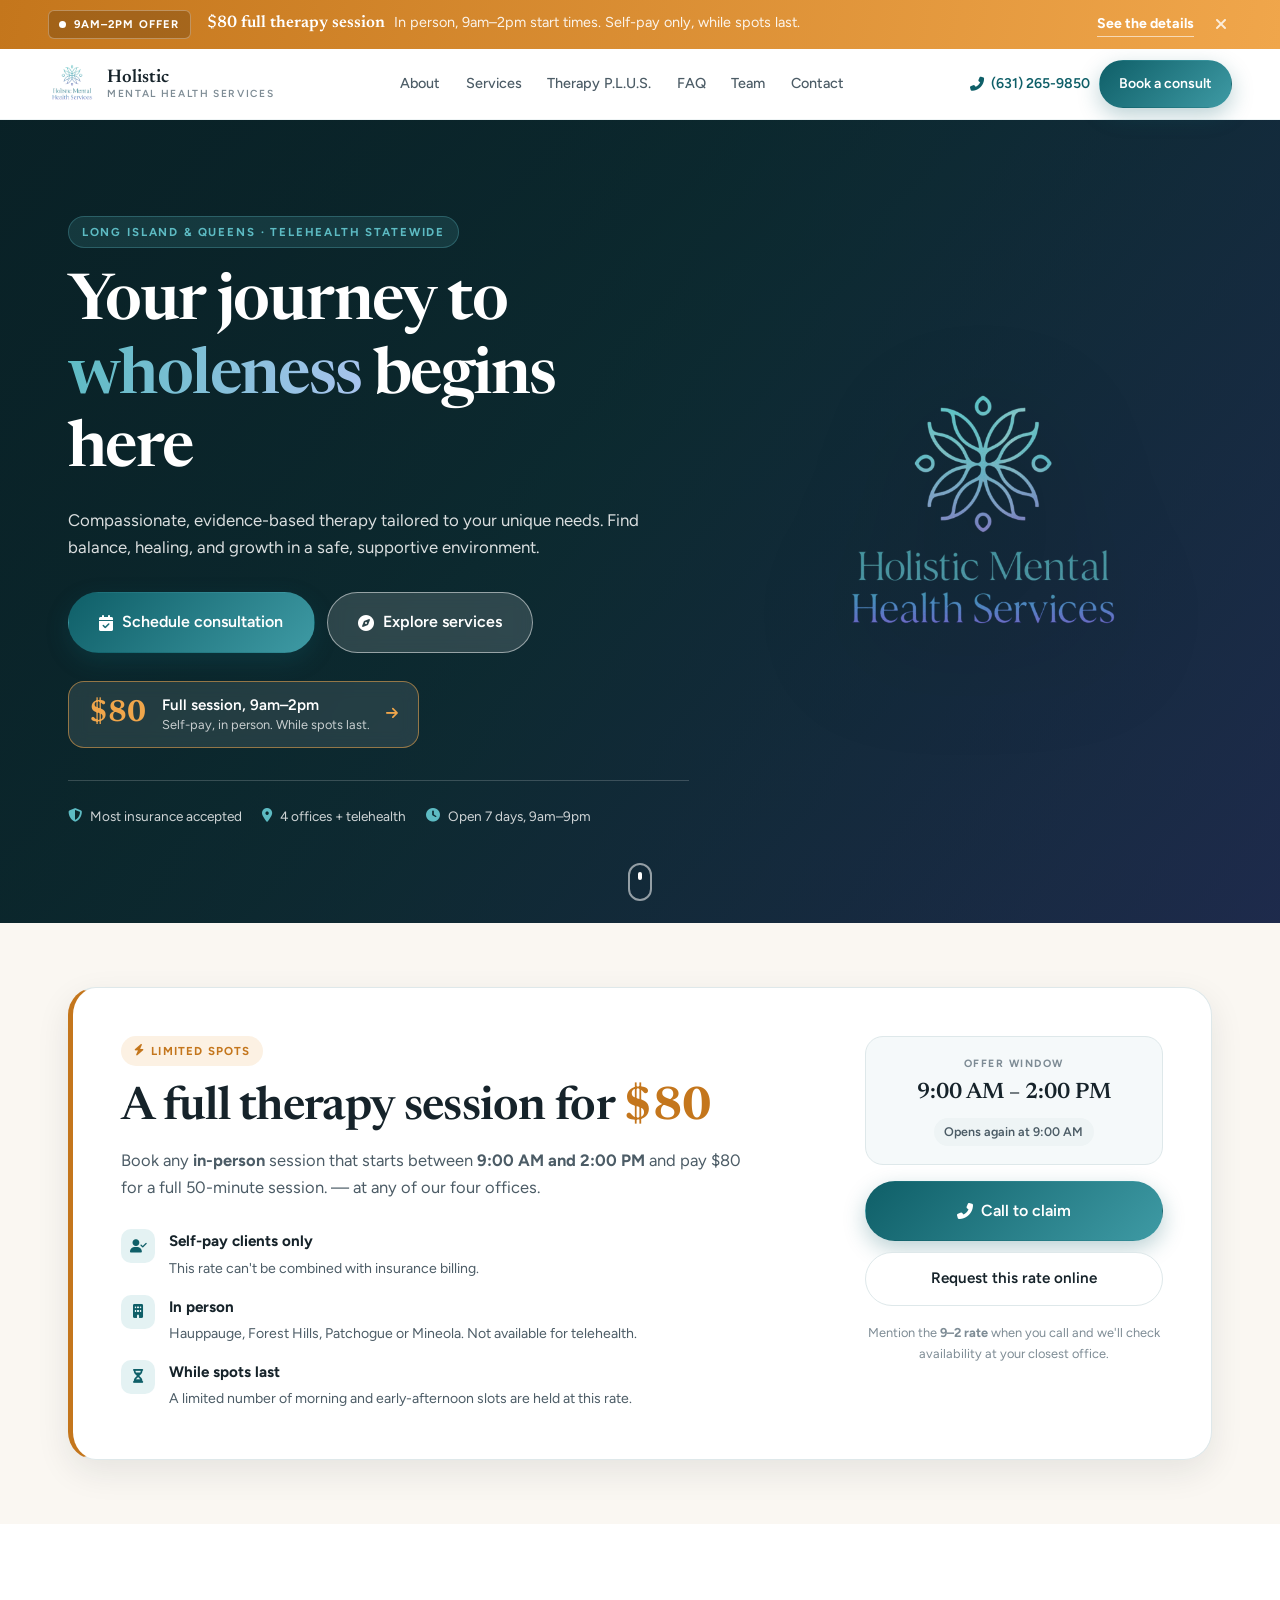
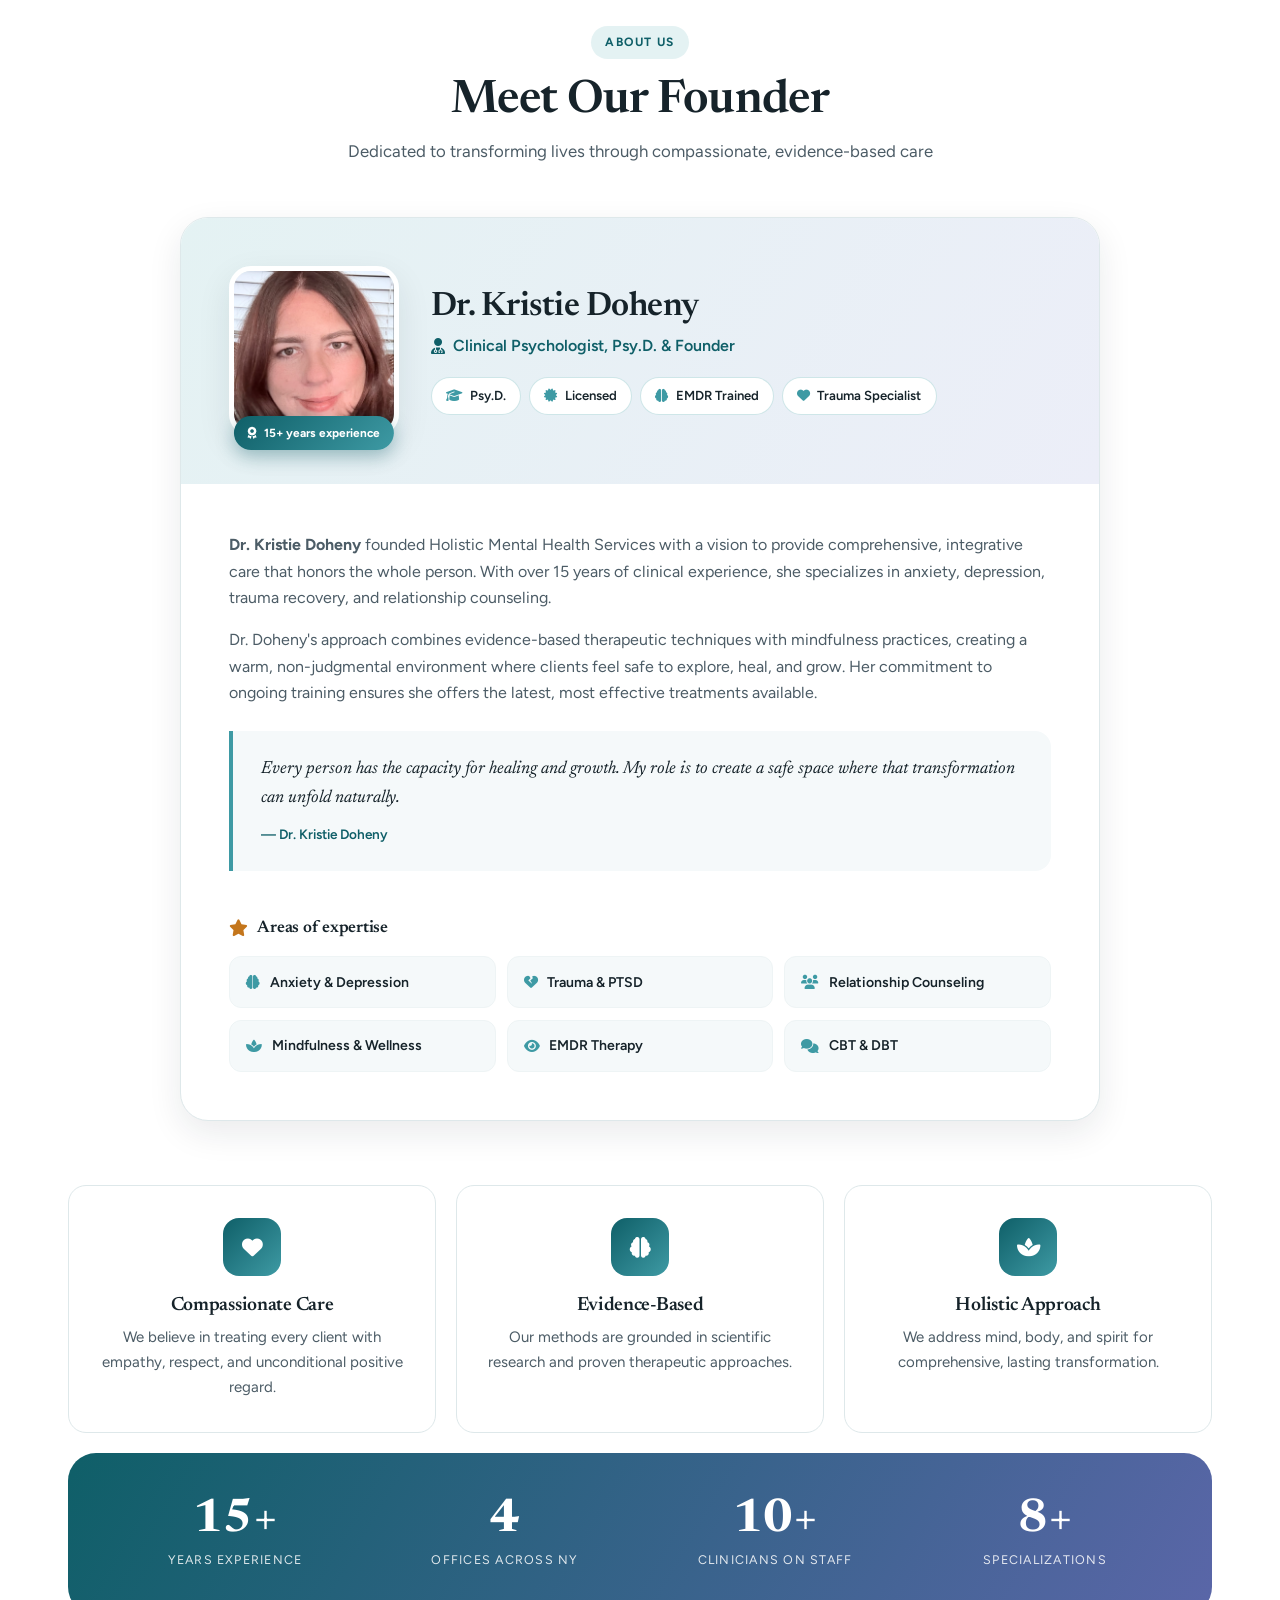
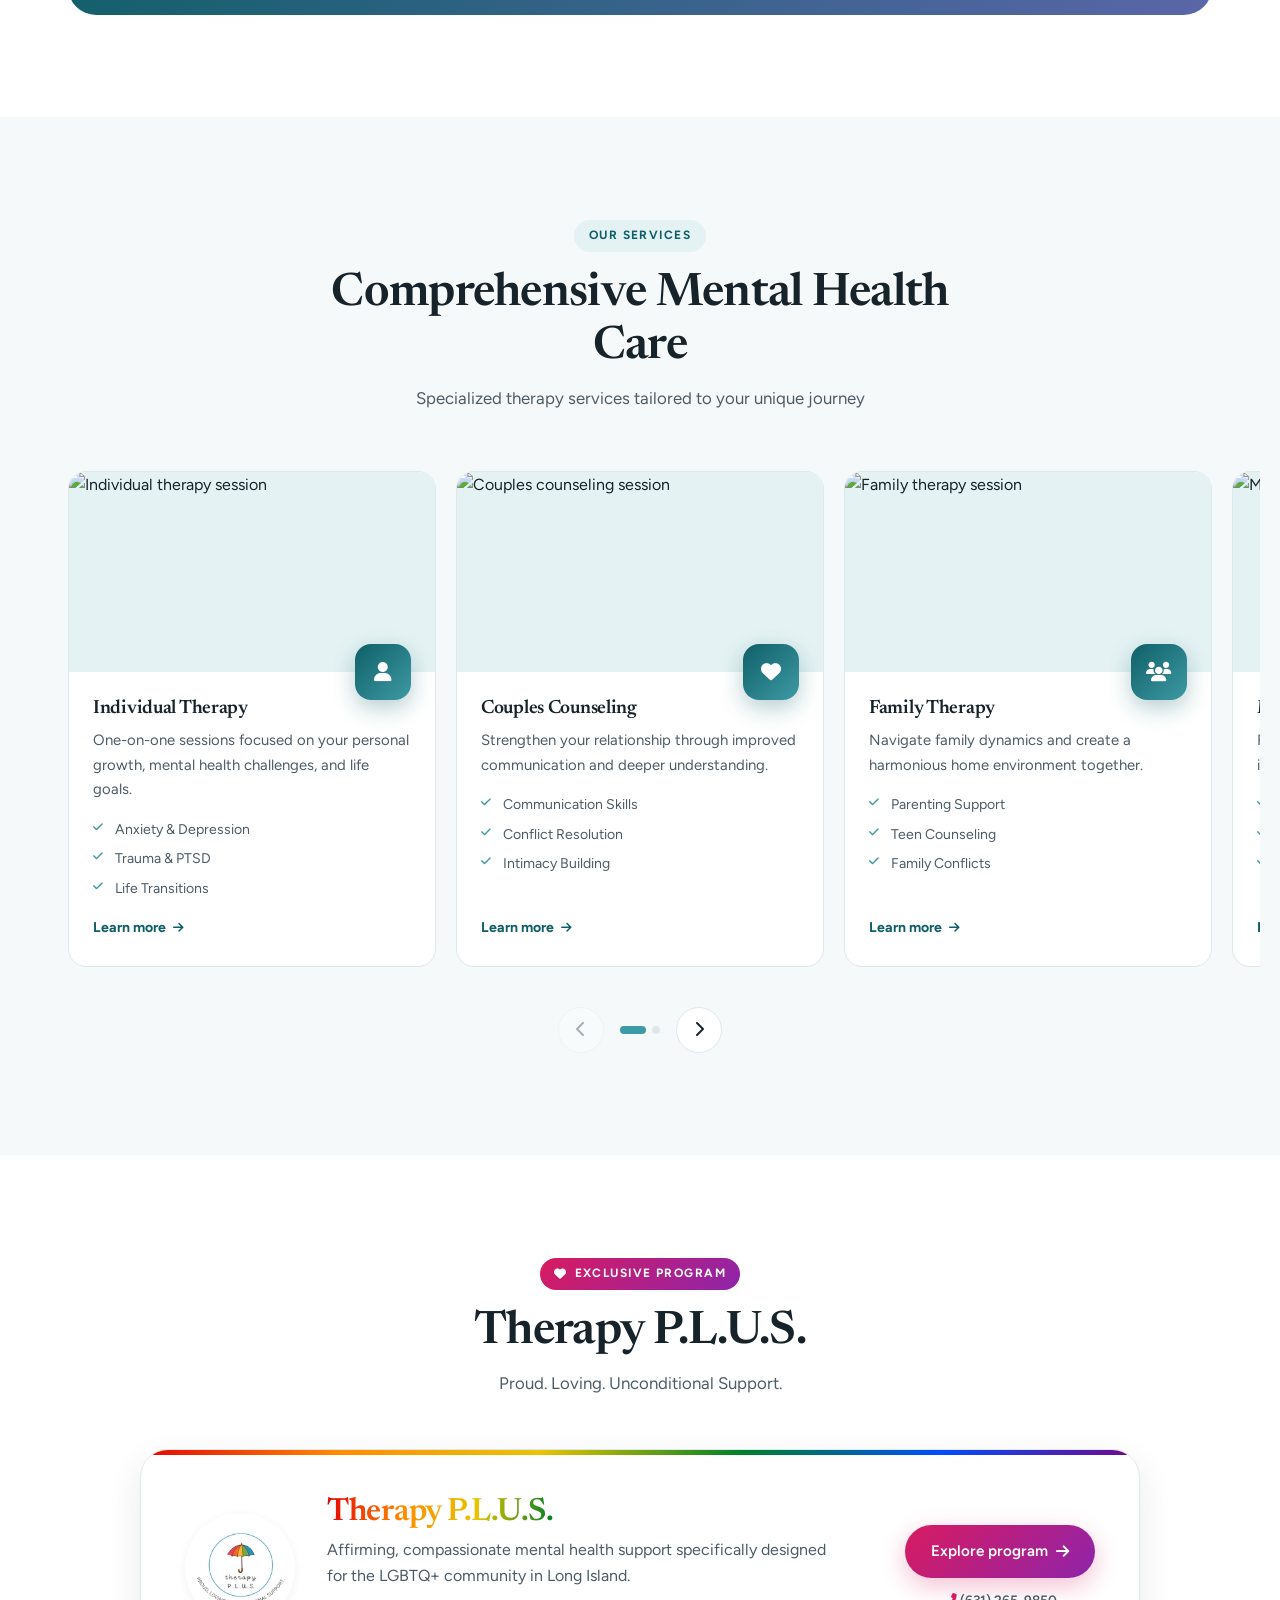
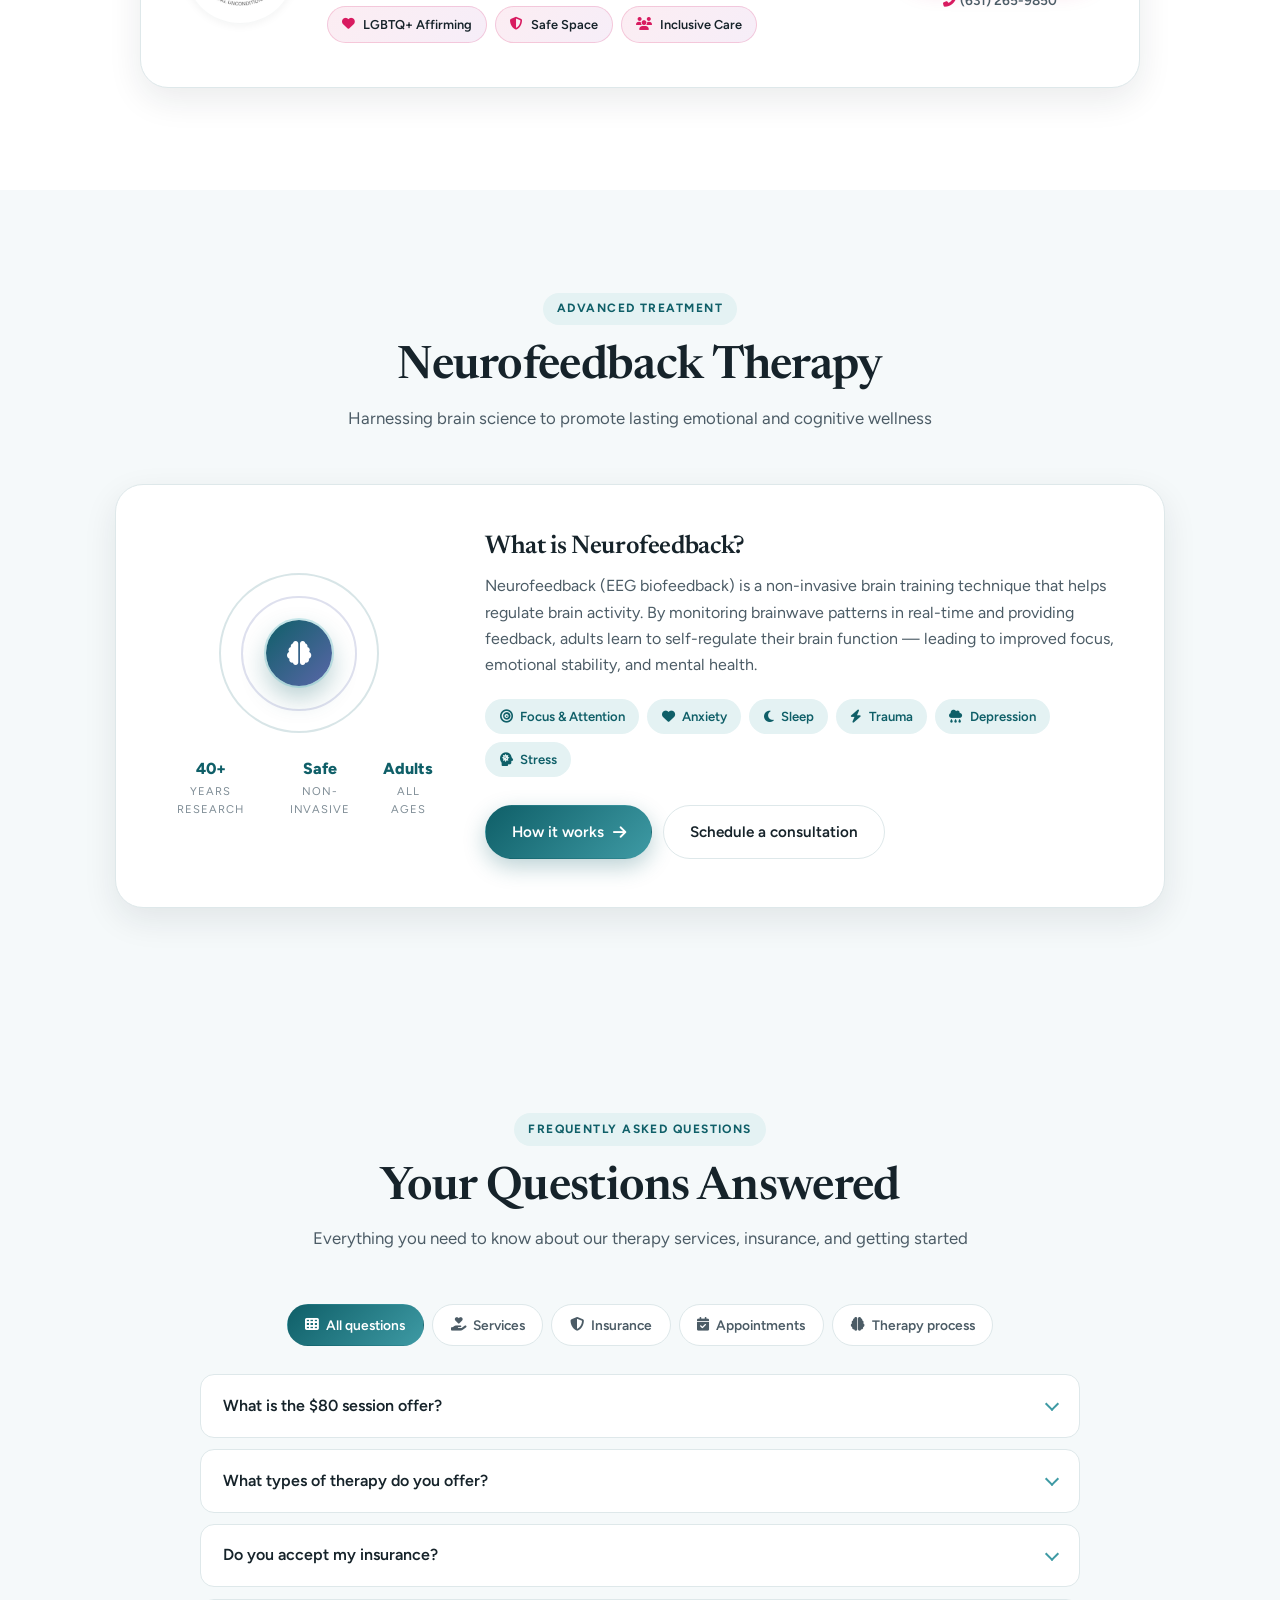
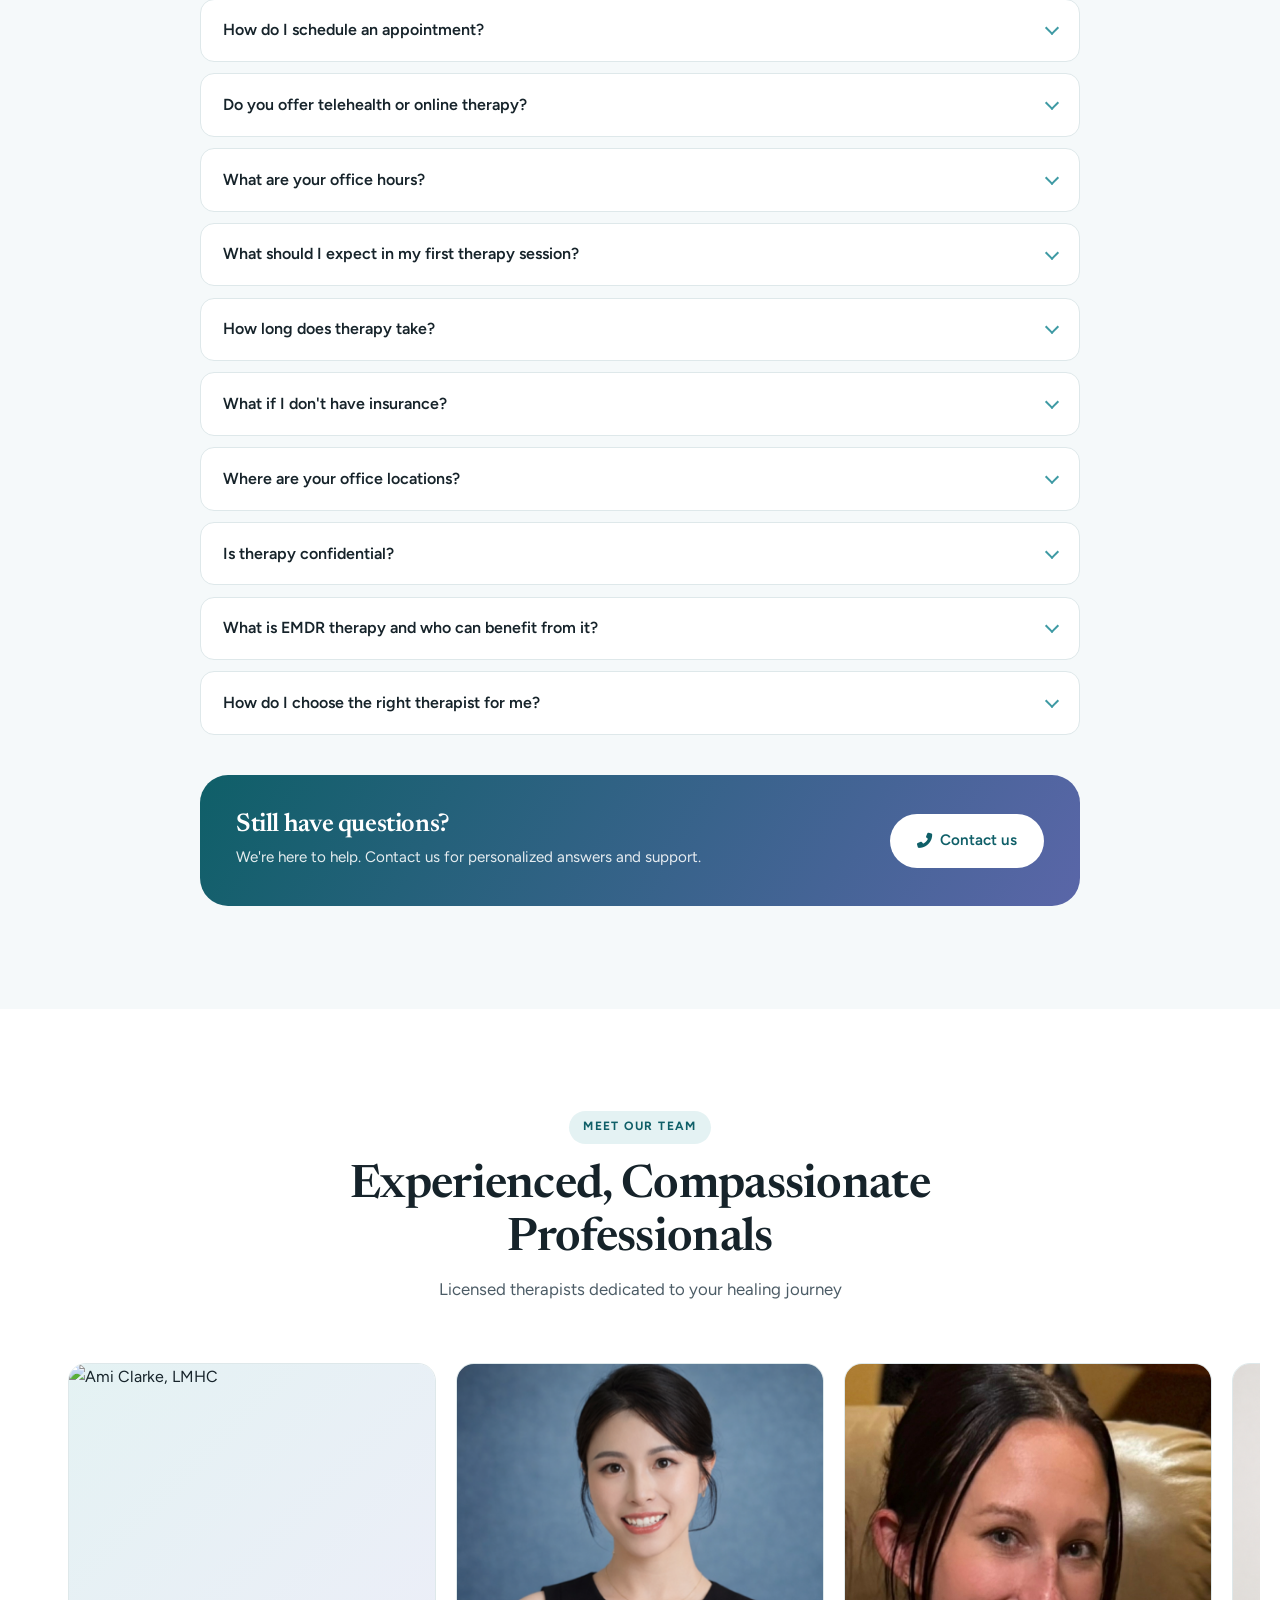
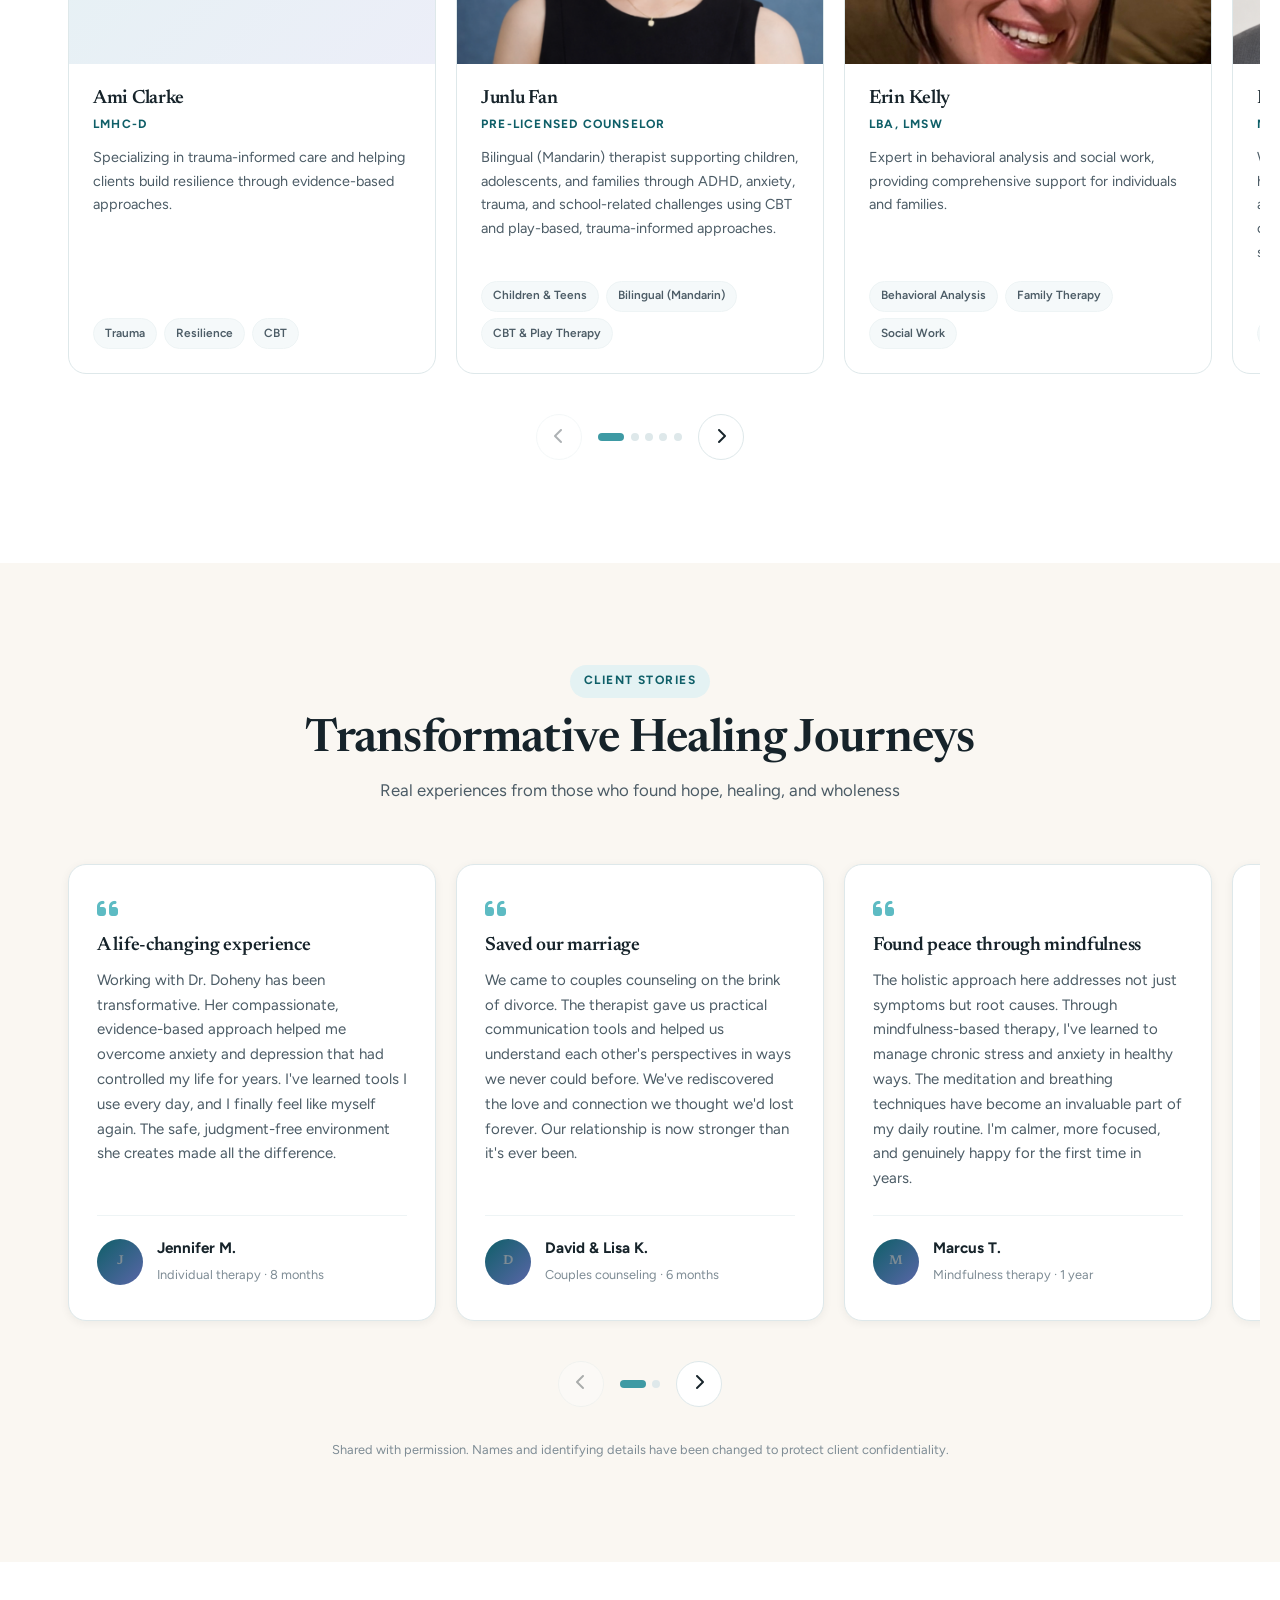
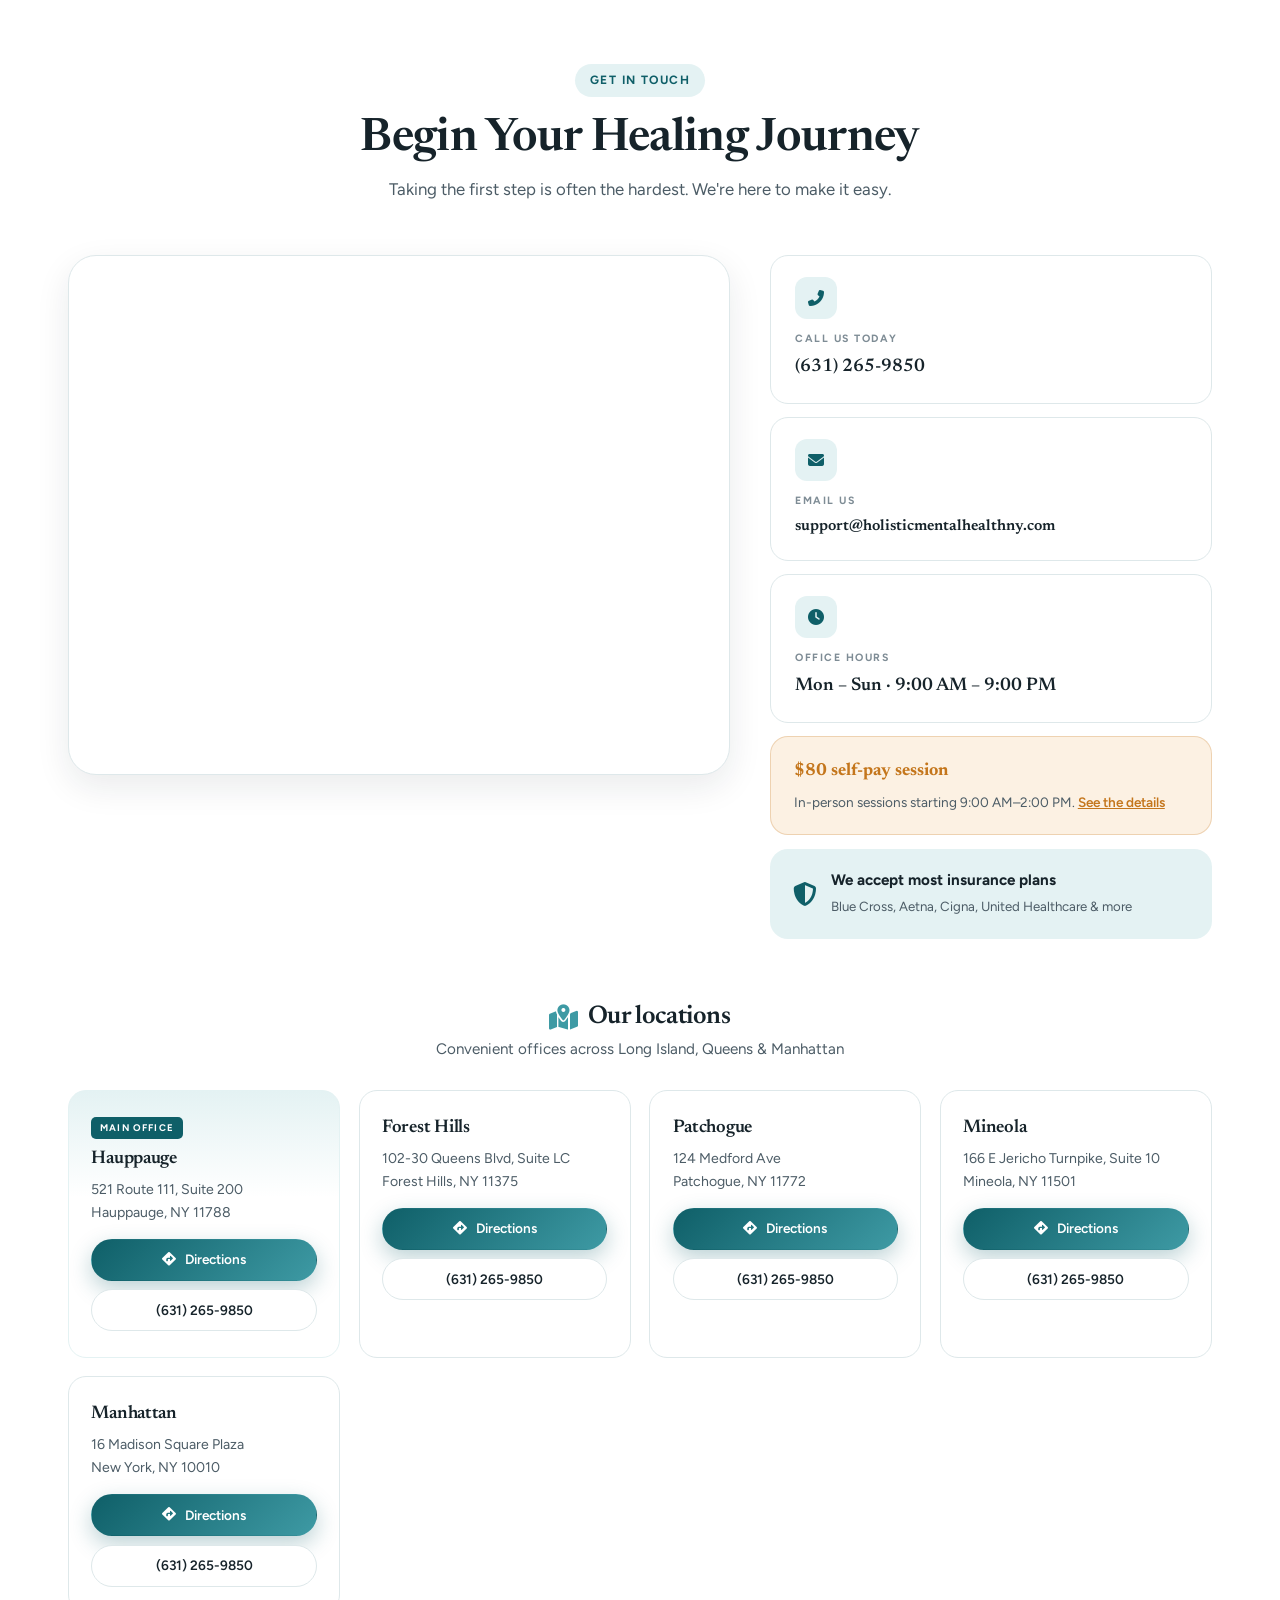
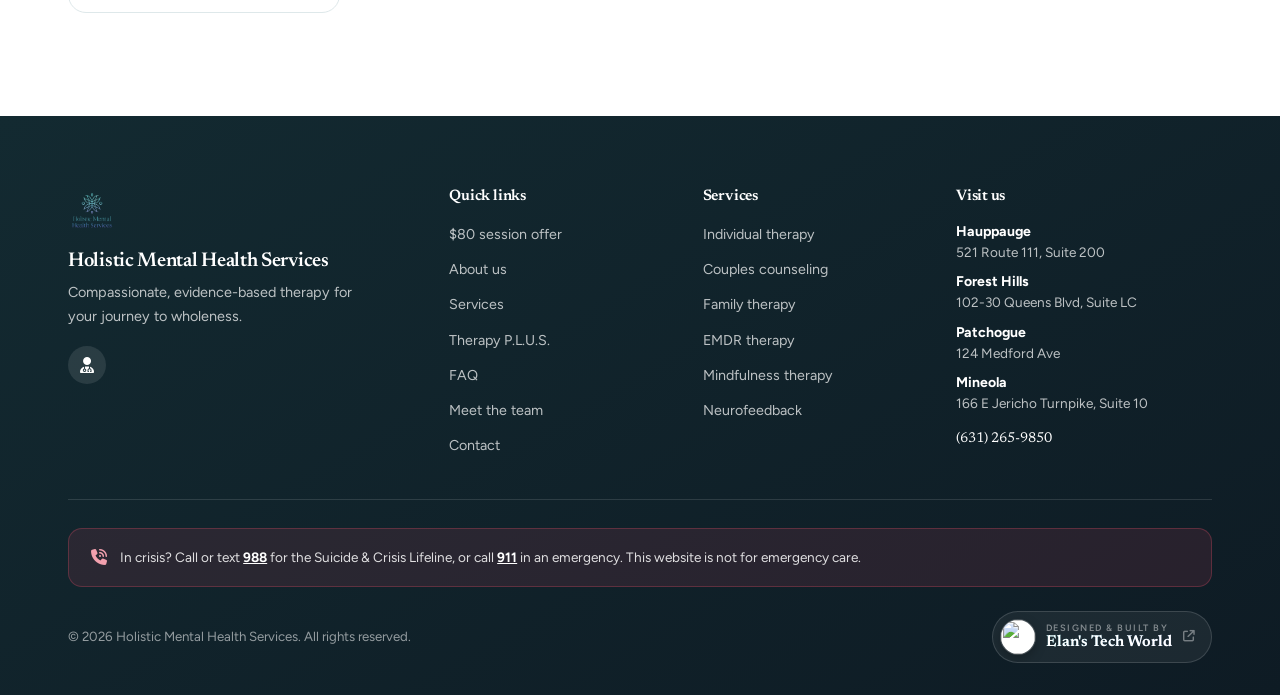
==== commit e92cf482: "Team and location updates - Add Jame Krauter (Pre-Licensed Professional) to team - Add Tamara Viaud " ====
--- a/index.html
+++ b/index.html
@@ -26,7 +26,7 @@
 <meta property="og:url" content="https://www.holisticmentalhealthny.com/">
 <meta property="og:title" content="Therapy &amp; Counseling in Long Island &amp; Queens | Holistic Mental Health Services">
 <meta property="og:description" content="EMDR, anxiety, depression, couples and family therapy across four offices plus telehealth. Now offering a full self-pay session for $80 when you book 9am–2pm.">
-<meta property="og:image" content="https://www.holisticmentalhealthny.com/logo.png">
+<meta property="og:image" content="https://www.holisticmentalhealthny.com/images/logo.png">
 <meta property="og:site_name" content="Holistic Mental Health Services">
 <meta property="og:locale" content="en_US">
 
@@ -35,7 +35,7 @@
 <meta name="twitter:url" content="https://www.holisticmentalhealthny.com/">
 <meta name="twitter:title" content="Therapy &amp; Counseling in Long Island &amp; Queens">
 <meta name="twitter:description" content="EMDR, anxiety, depression, couples &amp; family therapy. Four offices plus telehealth. Call (631) 265-9850.">
-<meta name="twitter:image" content="https://www.holisticmentalhealthny.com/logo.png">
+<meta name="twitter:image" content="https://www.holisticmentalhealthny.com/images/logo.png">
 
 <!-- Business contact -->
 <meta property="business:contact_data:street_address" content="521 Route 111, Suite 200">
@@ -52,7 +52,7 @@
 <link rel="preconnect" href="https://fonts.googleapis.com">
 <link rel="preconnect" href="https://fonts.gstatic.com" crossorigin>
 <link rel="dns-prefetch" href="https://cdnjs.cloudflare.com">
-<link rel="preload" as="image" href="logo.png">
+<link rel="preload" as="image" href="images/logo.png">
 
 <!-- Fonts: Newsreader (display) + Figtree (UI) -->
 <link href="https://fonts.googleapis.com/css2?family=Figtree:wght@400;500;600;700;800&family=Newsreader:opsz,wght@6..72,400;6..72,500;6..72,600;6..72,700&display=swap" rel="stylesheet">
@@ -62,10 +62,10 @@
 <noscript><link rel="stylesheet" href="https://cdnjs.cloudflare.com/ajax/libs/font-awesome/6.4.0/css/all.min.css"></noscript>
 
 <!-- Favicons -->
-<link rel="icon" type="image/png" href="/favicon-96x96.png" sizes="96x96">
-<link rel="icon" type="image/svg+xml" href="/favicon.svg">
-<link rel="shortcut icon" href="/favicon.ico">
-<link rel="apple-touch-icon" sizes="180x180" href="/apple-touch-icon.png">
+<link rel="icon" type="image/png" href="/images/favicon-96x96.png" sizes="96x96">
+<link rel="icon" type="image/svg+xml" href="/images/favicon.svg">
+<link rel="shortcut icon" href="/images/favicon.ico">
+<link rel="apple-touch-icon" sizes="180x180" href="/images/apple-touch-icon.png">
 <link rel="manifest" href="/site.webmanifest">
 
 <link rel="stylesheet" href="styles.css">
@@ -90,8 +90,8 @@
   "name": "Holistic Mental Health Services",
   "alternateName": "Holistic Mental Health NY",
   "url": "https://www.holisticmentalhealthny.com",
-  "logo": "https://www.holisticmentalhealthny.com/logo.png",
-  "image": "https://www.holisticmentalhealthny.com/logo.png",
+  "logo": "https://www.holisticmentalhealthny.com/images/logo.png",
+  "image": "https://www.holisticmentalhealthny.com/images/logo.png",
   "description": "Compassionate, evidence-based therapy and counseling for individuals, couples, and families across Long Island and Queens. EMDR, anxiety, depression, trauma, relationship counseling and neurofeedback.",
   "priceRange": "$$",
   "telephone": "+1-631-265-9850",
@@ -102,6 +102,7 @@
     {"@type":"City","name":"Forest Hills","containedInPlace":{"@type":"State","name":"New York"}},
     {"@type":"City","name":"Patchogue","containedInPlace":{"@type":"State","name":"New York"}},
     {"@type":"City","name":"Mineola","containedInPlace":{"@type":"State","name":"New York"}},
+    {"@type":"City","name":"Manhattan","containedInPlace":{"@type":"State","name":"New York"}},
     {"@type":"State","name":"New York"}
   ],
   "address": {"@type":"PostalAddress","streetAddress":"521 Route 111, Suite 200","addressLocality":"Hauppauge","addressRegion":"NY","postalCode":"11788","addressCountry":"US"},
@@ -147,7 +148,8 @@
     {"@type":"MedicalClinic","name":"Holistic Mental Health Services — Hauppauge","address":{"@type":"PostalAddress","streetAddress":"521 Route 111, Suite 200","addressLocality":"Hauppauge","addressRegion":"NY","postalCode":"11788","addressCountry":"US"},"geo":{"@type":"GeoCoordinates","latitude":"40.825378","longitude":"-73.202641"},"telephone":"+1-631-265-9850","url":"https://www.holisticmentalhealthny.com","openingHoursSpecification":{"@type":"OpeningHoursSpecification","dayOfWeek":["Monday","Tuesday","Wednesday","Thursday","Friday","Saturday","Sunday"],"opens":"09:00","closes":"21:00"}},
     {"@type":"MedicalClinic","name":"Holistic Mental Health Services — Forest Hills","address":{"@type":"PostalAddress","streetAddress":"102-30 Queens Blvd, Suite LC","addressLocality":"Forest Hills","addressRegion":"NY","postalCode":"11375","addressCountry":"US"},"telephone":"+1-631-265-9850","url":"https://www.holisticmentalhealthny.com"},
     {"@type":"MedicalClinic","name":"Holistic Mental Health Services — Patchogue","address":{"@type":"PostalAddress","streetAddress":"124 Medford Ave","addressLocality":"Patchogue","addressRegion":"NY","postalCode":"11772","addressCountry":"US"},"telephone":"+1-631-265-9850","url":"https://www.holisticmentalhealthny.com"},
-    {"@type":"MedicalClinic","name":"Holistic Mental Health Services — Mineola","address":{"@type":"PostalAddress","streetAddress":"166 E Jericho Turnpike, Suite 10","addressLocality":"Mineola","addressRegion":"NY","postalCode":"11501","addressCountry":"US"},"telephone":"+1-631-265-9850","url":"https://www.holisticmentalhealthny.com"}
+    {"@type":"MedicalClinic","name":"Holistic Mental Health Services — Mineola","address":{"@type":"PostalAddress","streetAddress":"166 E Jericho Turnpike, Suite 10","addressLocality":"Mineola","addressRegion":"NY","postalCode":"11501","addressCountry":"US"},"telephone":"+1-631-265-9850","url":"https://www.holisticmentalhealthny.com"},
+    {"@type":"MedicalClinic","name":"Holistic Mental Health Services — Manhattan","address":{"@type":"PostalAddress","streetAddress":"16 Madison Square Plaza","addressLocality":"New York","addressRegion":"NY","postalCode":"10010","addressCountry":"US"},"telephone":"+1-631-265-9850","url":"https://www.holisticmentalhealthny.com"}
   ]
 }
 </script>
@@ -162,7 +164,7 @@
   "honorificSuffix": "Psy.D.",
   "jobTitle": "Clinical Psychologist",
   "worksFor": {"@type":"Organization","name":"Holistic Mental Health Services"},
-  "image": "https://www.holisticmentalhealthny.com/krisite.jpeg",
+  "image": "https://www.holisticmentalhealthny.com/images/krisite.jpeg",
   "url": "https://www.psychologytoday.com/us/therapists/kristie-doheny-new-york-ny/71652",
   "medicalSpecialty": ["Clinical Psychology","EMDR Therapy","Trauma Therapy","Anxiety Treatment","Depression Treatment"],
   "description": "Dr. Kristie Doheny is a licensed clinical psychologist with over 15 years of experience specializing in anxiety, depression, trauma recovery, and relationship counseling. She is EMDR Trained and provides evidence-based, compassionate care.",
@@ -184,7 +186,7 @@
     {"@type":"Question","name":"Do you accept insurance?","acceptedAnswer":{"@type":"Answer","text":"Yes, we accept most major insurance plans including Blue Cross Blue Shield, Aetna, Cigna, United Healthcare, and more. We recommend calling us to verify your specific insurance coverage."}},
     {"@type":"Question","name":"Do you offer telehealth or online therapy?","acceptedAnswer":{"@type":"Answer","text":"Yes, we offer secure telehealth therapy sessions for all our services. You can receive quality mental health care from the comfort of your home anywhere in New York State."}},
     {"@type":"Question","name":"What types of therapy do you provide?","acceptedAnswer":{"@type":"Answer","text":"We provide individual therapy, couples counseling, family therapy, EMDR therapy, cognitive behavioral therapy (CBT), mindfulness-based therapy, neurofeedback, and group therapy for concerns including anxiety, depression, trauma, and relationship issues."}},
-    {"@type":"Question","name":"Where are your office locations?","acceptedAnswer":{"@type":"Answer","text":"We have four locations across Long Island and Queens: Hauppauge (main office), Forest Hills, Patchogue, and Mineola."}},
+    {"@type":"Question","name":"Where are your office locations?","acceptedAnswer":{"@type":"Answer","text":"We have five locations across Long Island, Queens, and Manhattan: Hauppauge (main office), Forest Hills, Patchogue, Mineola, and Manhattan (16 Madison Square Plaza)."}},
     {"@type":"Question","name":"How do I schedule an appointment?","acceptedAnswer":{"@type":"Answer","text":"You can schedule a free 15-minute consultation by calling us at (631) 265-9850 or by filling out our contact form. We'll help match you with the right therapist and schedule your first appointment."}},
     {"@type":"Question","name":"What are your office hours?","acceptedAnswer":{"@type":"Answer","text":"We offer flexible scheduling Monday through Sunday, 9:00 AM to 9:00 PM, including evening and weekend appointments."}},
     {"@type":"Question","name":"What is the $80 session offer?","acceptedAnswer":{"@type":"Answer","text":"Self-pay clients can book a full 50-minute in-person therapy session for $80 when the session starts between 9:00 AM and 2:00 PM at any of our four offices. The rate is for self-pay clients only and cannot be combined with insurance. Spots are limited."}}
@@ -223,7 +225,7 @@
   <div class="nav-bar">
     <div class="nav-inner">
       <a href="#home" class="brand" aria-label="Holistic Mental Health Services — home">
-        <img src="logo.png" alt="" class="brand-mark" width="52" height="52">
+        <img src="images/logo.png" alt="" class="brand-mark" width="52" height="52">
         <span class="brand-text">
           <strong>Holistic</strong>
           <em>Mental Health Services</em>
@@ -258,7 +260,7 @@
   <div class="drawer-scrim" id="drawerScrim" hidden></div>
   <aside class="drawer" id="drawer" aria-hidden="true" aria-label="Menu">
     <div class="drawer-head">
-      <img src="logo.png" alt="" width="44" height="44">
+      <img src="images/logo.png" alt="" width="44" height="44">
       <button class="drawer-close" id="drawerClose" aria-label="Close menu"><i class="fas fa-times" aria-hidden="true"></i></button>
     </div>
     <nav class="drawer-nav" aria-label="Mobile">
@@ -320,7 +322,7 @@
     </div>
 
     <div class="hero-badge">
-      <img src="logo.png" alt="Holistic Mental Health Services" width="320" height="320">
+      <img src="images/logo.png" alt="Holistic Mental Health Services" width="320" height="320">
     </div>
   </div>
 
@@ -375,7 +377,7 @@
     <div class="founder reveal">
       <div class="founder-top">
         <div class="founder-photo">
-          <img src="krisite.jpeg" alt="Dr. Kristie Doheny, Clinical Psychologist" loading="lazy" width="200" height="200">
+          <img src="images/krisite.jpeg" alt="Dr. Kristie Doheny, Clinical Psychologist" loading="lazy" width="200" height="200">
           <span class="founder-years"><i class="fas fa-award" aria-hidden="true"></i> 15+ years experience</span>
         </div>
         <div class="founder-intro">
@@ -711,7 +713,7 @@
     </header>
 
     <div class="tp-card reveal">
-      <div class="tp-logo"><img src="therapyplus.jpeg" alt="Therapy P.L.U.S. — Proud Loving Unconditional Support" loading="lazy" width="120" height="120"></div>
+      <div class="tp-logo"><img src="images/therapyplus.jpeg" alt="Therapy P.L.U.S. — Proud Loving Unconditional Support" loading="lazy" width="120" height="120"></div>
       <div class="tp-body">
         <h3><span class="rainbow-text">Therapy P.L.U.S.</span></h3>
         <p>Affirming, compassionate mental health support specifically designed for the LGBTQ+ community in Long Island.</p>
@@ -734,7 +736,7 @@
   <div class="modal-panel modal-pride" role="dialog" aria-modal="true" aria-labelledby="tpModalTitle">
     <button class="modal-close" data-close aria-label="Close"><i class="fas fa-times" aria-hidden="true"></i></button>
     <header class="modal-head">
-      <div class="tp-modal-logo"><img src="therapyplus.jpeg" alt="" loading="lazy" width="100" height="100"></div>
+      <div class="tp-modal-logo"><img src="images/therapyplus.jpeg" alt="" loading="lazy" width="100" height="100"></div>
       <h2 id="tpModalTitle"><span class="rainbow-text">Therapy P.L.U.S.</span></h2>
       <p>Proud. Loving. Unconditional Support.</p>
     </header>
@@ -1014,12 +1016,13 @@
       <details class="faq-item" data-category="appointment">
         <summary>Where are your office locations?</summary>
         <div class="faq-answer">
-          <p>We have four convenient locations across Long Island and Queens to serve you:</p>
+          <p>We have five convenient locations across Long Island, Queens, and Manhattan to serve you:</p>
           <ul class="loc-list">
             <li><strong>Hauppauge (main office)</strong><span>521 Route 111, Suite 200, Hauppauge, NY 11788</span></li>
             <li><strong>Forest Hills</strong><span>102-30 Queens Blvd, Suite LC, Forest Hills, NY 11375</span></li>
             <li><strong>Patchogue</strong><span>124 Medford Ave, Patchogue, NY 11772</span></li>
             <li><strong>Mineola</strong><span>166 E Jericho Turnpike, Suite 10, Mineola, NY 11501</span></li>
+            <li><strong>Manhattan</strong><span>16 Madison Square Plaza, New York, NY 10010</span></li>
           </ul>
         </div>
       </details>
@@ -1089,15 +1092,6 @@
         <div class="carousel-track">
 
           <article class="team-card">
-            <div class="team-photo"><img src="Katherine.jpeg" alt="Katherine Kruser, LMHC" width="400" height="500" loading="lazy" decoding="async"></div>
-            <div class="team-body">
-              <h3>Katherine Kruser</h3><span class="team-role">LMHC</span>
-              <p>Providing compassionate support for individuals navigating anxiety, depression, and life transitions.</p>
-              <ul class="team-tags"><li>Anxiety</li><li>Depression</li><li>Life Transitions</li></ul>
-            </div>
-          </article>
-
-          <article class="team-card">
             <div class="team-photo"><img src="https://photos.psychologytoday.com/aa87cdcf-e3d4-4713-8b99-260a5f77231c/1/320x400.jpeg" alt="Ami Clarke, LMHC" width="400" height="500" loading="lazy" decoding="async"></div>
             <div class="team-body">
               <h3>Ami Clarke</h3><span class="team-role">LMHC-D</span>
@@ -1108,7 +1102,7 @@
 
 
           <article class="team-card">
-            <div class="team-photo"><img src="junlu.jpeg" alt="Junlu Fan, pre-licensed counselor" width="400" height="500" loading="lazy" decoding="async"></div>
+            <div class="team-photo"><img src="images/junlu.jpeg" alt="Junlu Fan, pre-licensed counselor" width="400" height="500" loading="lazy" decoding="async"></div>
             <div class="team-body">
               <h3>Junlu Fan</h3><span class="team-role">Pre-Licensed Counselor</span>
               <p>Bilingual (Mandarin) therapist supporting children, adolescents, and families through ADHD, anxiety, trauma, and school-related challenges using CBT and play-based, trauma-informed approaches.</p>
@@ -1117,7 +1111,7 @@
           </article>
 
           <article class="team-card">
-            <div class="team-photo"><img src="erin.jpeg" alt="Erin Kelly, LBA, LMSW" width="400" height="500" loading="lazy" decoding="async"></div>
+            <div class="team-photo"><img src="images/erin.jpeg" alt="Erin Kelly, LBA, LMSW" width="400" height="500" loading="lazy" decoding="async"></div>
             <div class="team-body">
               <h3>Erin Kelly</h3><span class="team-role">LBA, LMSW</span>
               <p>Expert in behavioral analysis and social work, providing comprehensive support for individuals and families.</p>
@@ -1127,7 +1121,7 @@
 
 
           <article class="team-card">
-            <div class="team-photo"><img src="nathaniel.jpeg" alt="Dr. Nathaniel Uko-Ima, MFT-LP" width="400" height="500" loading="lazy" decoding="async"></div>
+            <div class="team-photo"><img src="images/nathaniel.jpeg" alt="Dr. Nathaniel Uko-Ima, MFT-LP" width="400" height="500" loading="lazy" decoding="async"></div>
             <div class="team-body">
               <h3>Dr. Nathaniel Uko-Ima</h3><span class="team-role">MFT-LP</span>
               <p>With over 21 years in social and family services, helping individuals, couples, and families navigate anxiety, depression, trauma, and relationship challenges using CBT, psychodynamic, and systemic approaches.</p>
@@ -1137,7 +1131,7 @@
 
 
           <article class="team-card">
-            <div class="team-photo"><img src="frank.jpeg" alt="Frank Schwantner, MHC-LP" width="400" height="500" loading="lazy" decoding="async"></div>
+            <div class="team-photo"><img src="images/frank.jpeg" alt="Frank Schwantner, MHC-LP" width="400" height="500" loading="lazy" decoding="async"></div>
             <div class="team-body">
               <h3>Frank Schwantner</h3><span class="team-role">MHC-LP</span>
               <p>Focused on men's mental health, stress management, and helping clients navigate workplace challenges.</p>
@@ -1164,7 +1158,7 @@
           </article>
 
           <article class="team-card">
-            <div class="team-photo"><img src="carlamondelli.jpeg" alt="Carla Mondelli, MFT" width="400" height="500" loading="lazy" decoding="async"></div>
+            <div class="team-photo"><img src="images/carlamondelli.jpeg" alt="Carla Mondelli, MFT" width="400" height="500" loading="lazy" decoding="async"></div>
             <div class="team-body">
               <h3>Carla Mondelli</h3><span class="team-role">MFT</span>
               <p>Marriage and Family Therapist using a systemic approach to support individuals, couples, and families through marital conflict, communication issues, co-parenting, and separation and divorce adjustment.</p>
@@ -1173,7 +1167,7 @@
           </article>
 
           <article class="team-card">
-            <div class="team-photo"><img src="zainab.jpeg" alt="Zainab Khan, pre-licensed professional" width="400" height="500" loading="lazy" decoding="async"></div>
+            <div class="team-photo"><img src="images/zainab.jpeg" alt="Zainab Khan, pre-licensed professional" width="400" height="500" loading="lazy" decoding="async"></div>
             <div class="team-body">
               <h3>Zainab Khan</h3><span class="team-role">Pre-Licensed Professional</span>
               <p>Multilingual therapist (English, Urdu, Hindi, Punjabi) supporting clients through anxiety, depression, life transitions, identity development, and acculturation stress with culturally responsive, strengths-based care.</p>
@@ -1182,7 +1176,7 @@
           </article>
 
           <article class="team-card">
-            <div class="team-photo"><img src="humma.jpeg" alt="Humma Azeemi, MFT" width="400" height="500" loading="lazy" decoding="async"></div>
+            <div class="team-photo"><img src="images/humma.jpeg" alt="Humma Azeemi, MFT" width="400" height="500" loading="lazy" decoding="async"></div>
             <div class="team-body">
               <h3>Humma Azeemi</h3><span class="team-role">MFT · Pre-Licensed Professional</span>
               <p>Multilingual (English, Urdu, Hindi) Marriage and Family Therapist supporting individuals, couples, and families through a systemic, relationship-centered approach with culturally responsive, individualized care.</p>
@@ -1191,11 +1185,29 @@
           </article>
 
           <article class="team-card">
-            <div class="team-photo"><img src="beatrice.jpeg" alt="Beatrice Jean-Mary, therapist" width="400" height="500" loading="lazy" decoding="async"></div>
+            <div class="team-photo"><img src="images/beatrice.jpeg" alt="Beatrice Jean-Mary, therapist" width="400" height="500" loading="lazy" decoding="async"></div>
             <div class="team-body">
               <h3>Beatrice Jean-Mary</h3><span class="team-role">Therapist</span>
               <p>Serves toddlers through adolescents, families, and couples from a client-centered, humanistic mindset, specializing in child and adolescent play interventions, disabilities, maternal care, grief, and trauma.</p>
               <ul class="team-tags"><li>Children &amp; Teens</li><li>Play Interventions</li><li>Grief &amp; Trauma</li></ul>
+            </div>
+          </article>
+
+          <article class="team-card">
+            <div class="team-photo"><img src="https://photos.psychologytoday.com/1fc5aa2f-b2f6-46ad-93f0-d302602f28ed/1/320x400.png" alt="Jame Krauter, pre-licensed professional" width="400" height="500" loading="lazy" decoding="async"></div>
+            <div class="team-body">
+              <h3>Jame Krauter</h3><span class="team-role">Pre-Licensed Professional</span>
+              <p>Works with children, adolescents, and adults navigating anxiety, behavioral concerns, family conflict, relationship difficulties, and life transitions, drawing from family systems, CBT, Solution-Focused, and Emotionally Focused Therapy.</p>
+              <ul class="team-tags"><li>Children &amp; Teens</li><li>Anxiety</li><li>CBT &amp; EFT</li></ul>
+            </div>
+          </article>
+
+          <article class="team-card">
+            <div class="team-photo team-initials"><span>TV</span></div>
+            <div class="team-body">
+              <h3>Tamara Viaud Ryjacek</h3><span class="team-role">OTR/L, MHC-LP</span>
+              <p>Trilingual (English, French, Creole) mental health counselor and licensed occupational therapist, bringing a whole-person, mind-and-body perspective to supporting clients with culturally responsive care.</p>
+              <ul class="team-tags"><li>Multilingual</li><li>Occupational Therapy</li><li>Mind &amp; Body</li></ul>
             </div>
           </article>
 
@@ -1332,7 +1344,7 @@
     <div class="locations reveal">
       <header class="locations-head">
         <h3><i class="fas fa-map-marked-alt" aria-hidden="true"></i> Our locations</h3>
-        <p>Convenient offices across Long Island &amp; Queens</p>
+        <p>Convenient offices across Long Island, Queens &amp; Manhattan</p>
       </header>
 
       <div class="loc-grid">
@@ -1364,6 +1376,13 @@
           <a href="https://www.google.com/maps/dir/?api=1&destination=166+E+Jericho+Turnpike+Suite+10+Mineola+NY+11501" target="_blank" rel="noopener" class="btn btn-primary btn-sm"><i class="fas fa-directions" aria-hidden="true"></i> Directions</a>
           <a href="tel:+16312659850" class="btn btn-outline btn-sm">(631) 265-9850</a>
         </article>
+
+        <article class="loc-card">
+          <h4>Manhattan</h4>
+          <address>16 Madison Square Plaza<br>New York, NY 10010</address>
+          <a href="https://www.google.com/maps/dir/?api=1&destination=16+Madison+Square+Plaza+New+York+NY+10010" target="_blank" rel="noopener" class="btn btn-primary btn-sm"><i class="fas fa-directions" aria-hidden="true"></i> Directions</a>
+          <a href="tel:+16312659850" class="btn btn-outline btn-sm">(631) 265-9850</a>
+        </article>
       </div>
     </div>
   </div>
@@ -1379,7 +1398,7 @@
   <div class="container">
     <div class="footer-grid">
       <div class="footer-brand">
-        <img src="logo.png" alt="" class="footer-logo" width="48" height="48" loading="lazy">
+        <img src="images/logo.png" alt="" class="footer-logo" width="48" height="48" loading="lazy">
         <h3>Holistic Mental Health Services</h3>
         <p>Compassionate, evidence-based therapy for your journey to wholeness.</p>
         <div class="footer-social">
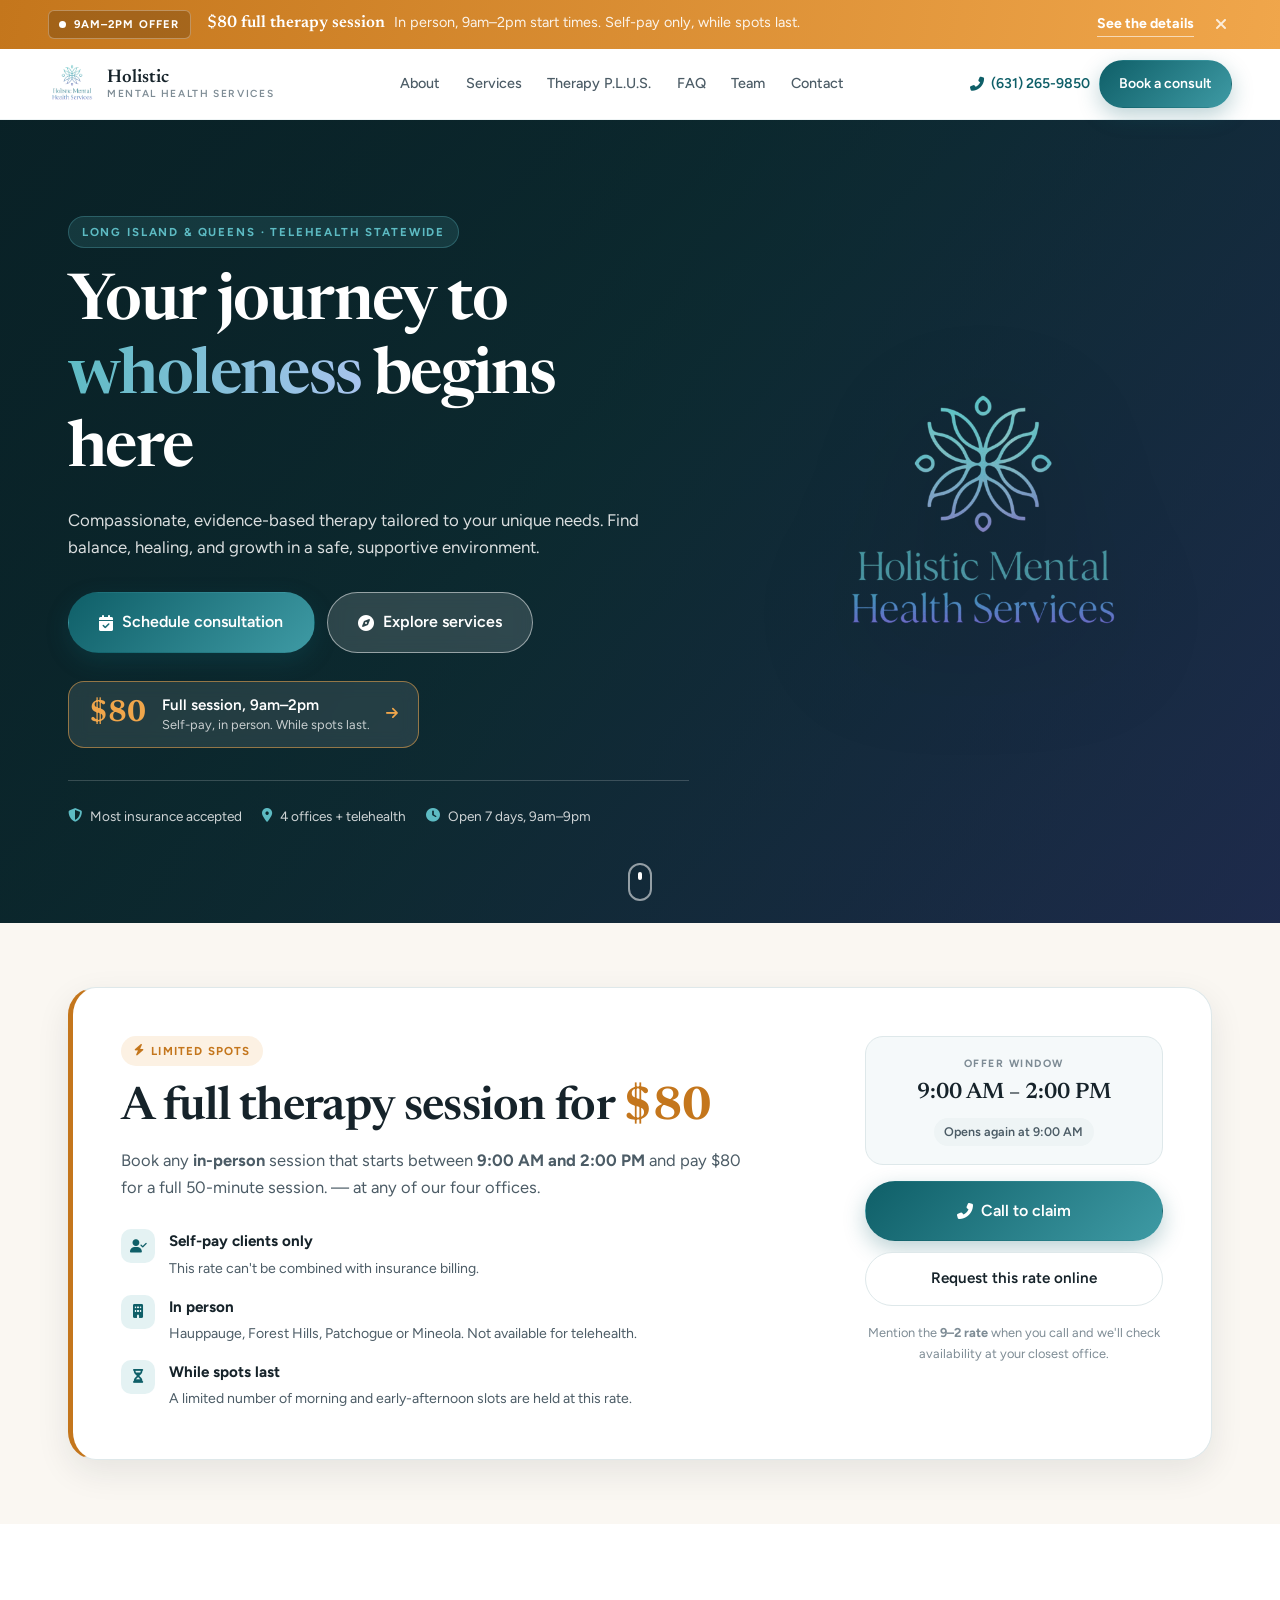
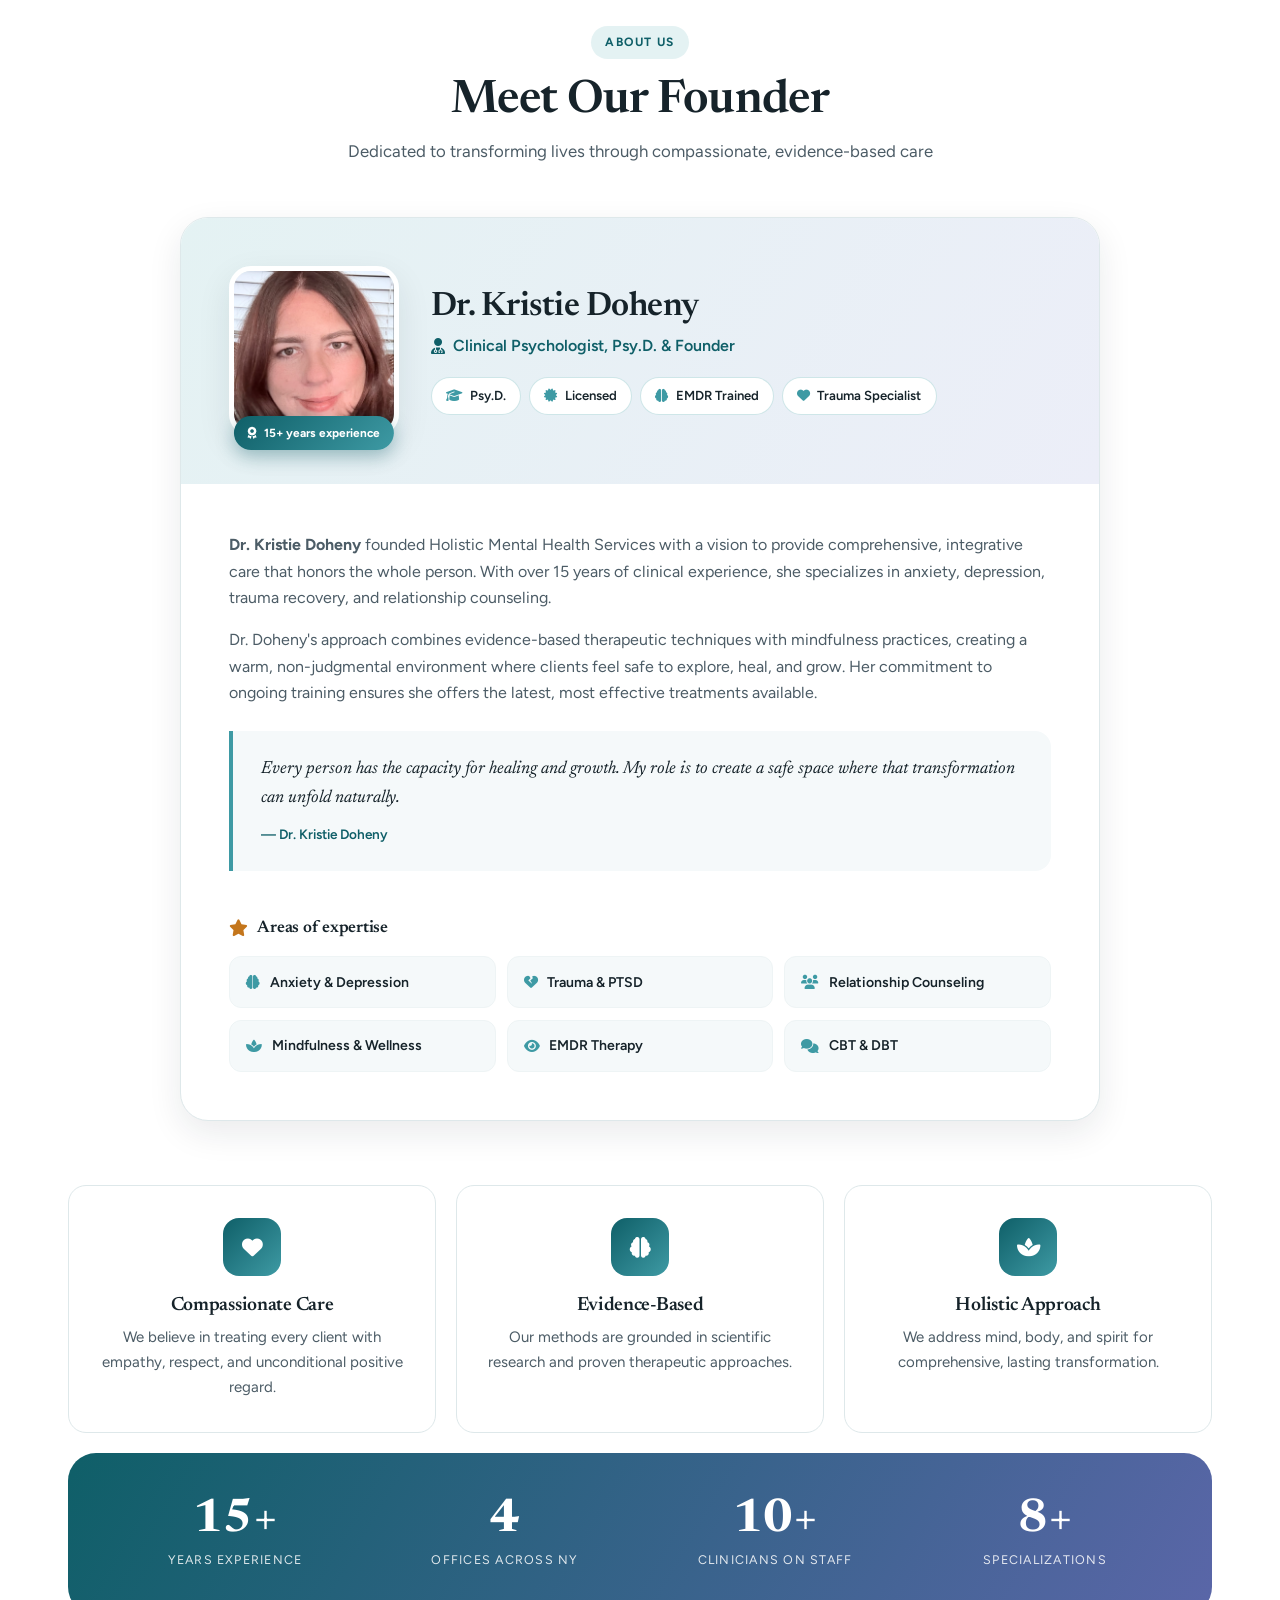
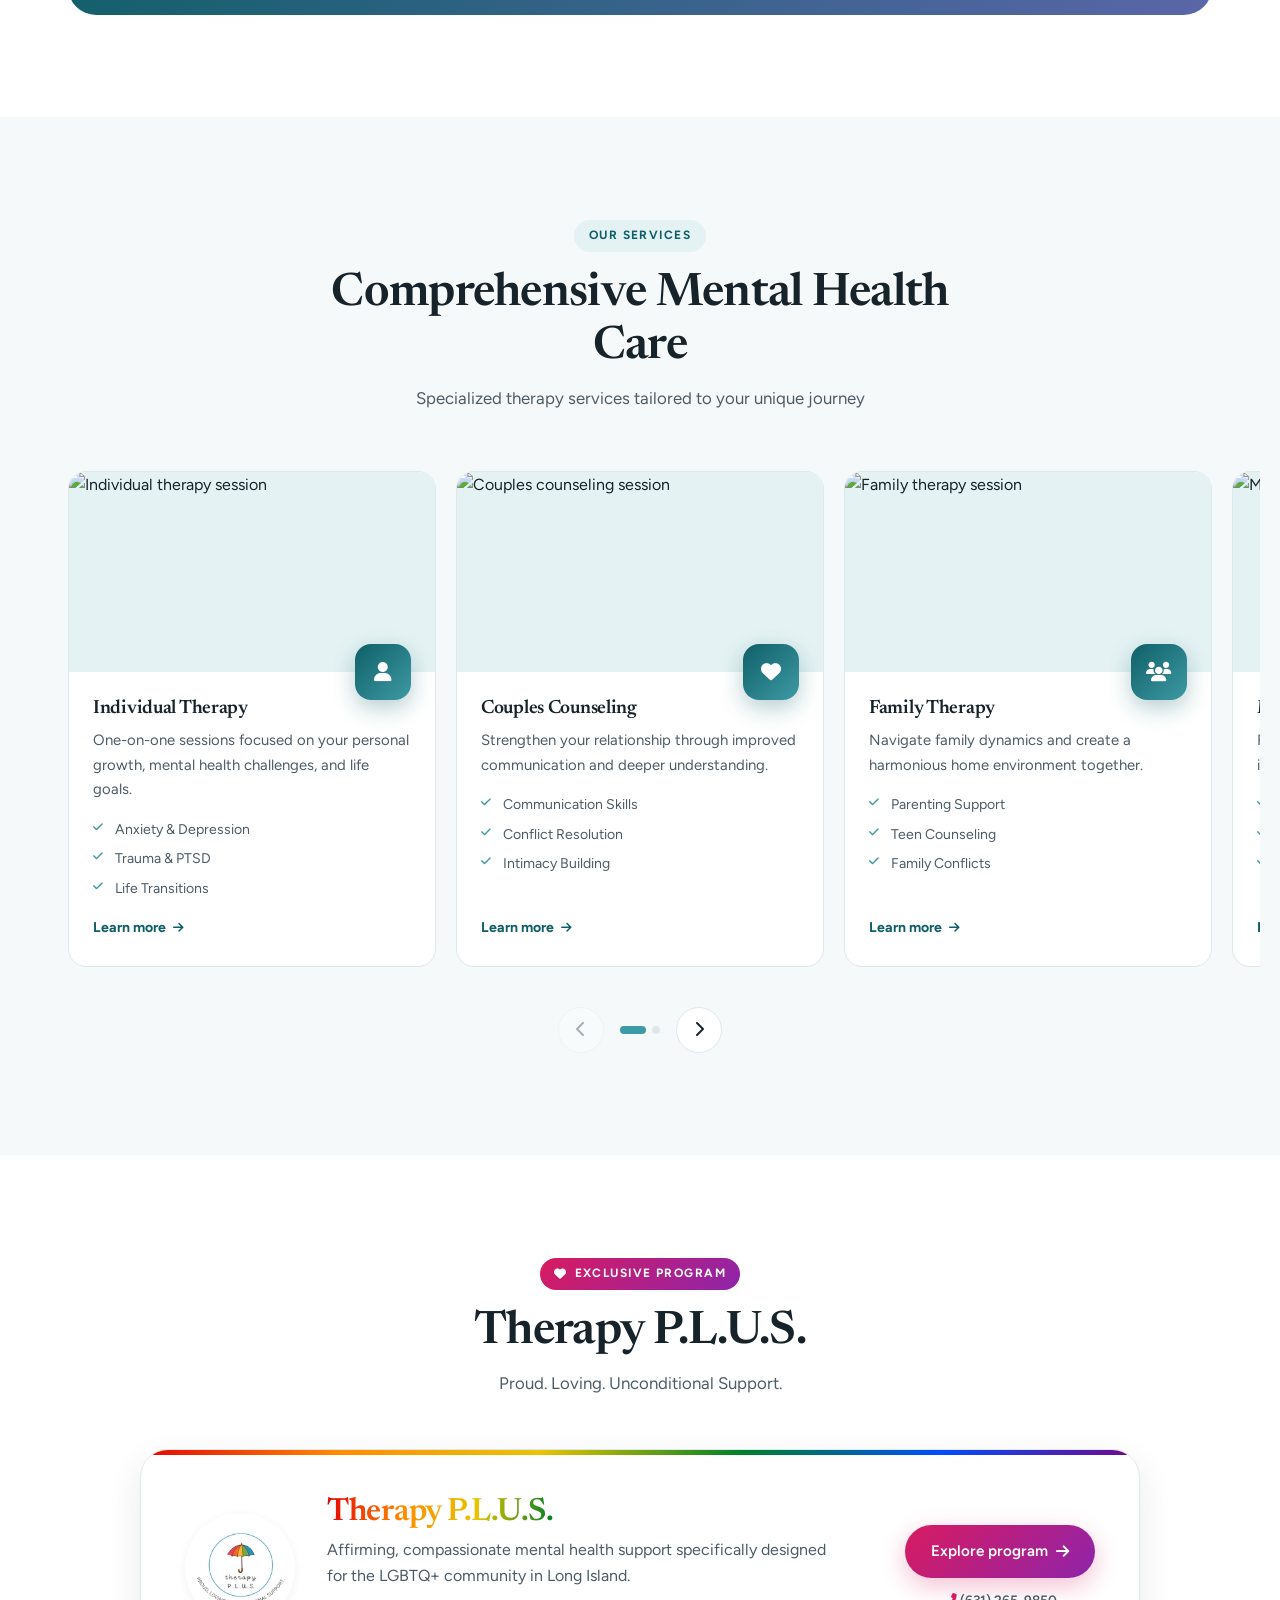
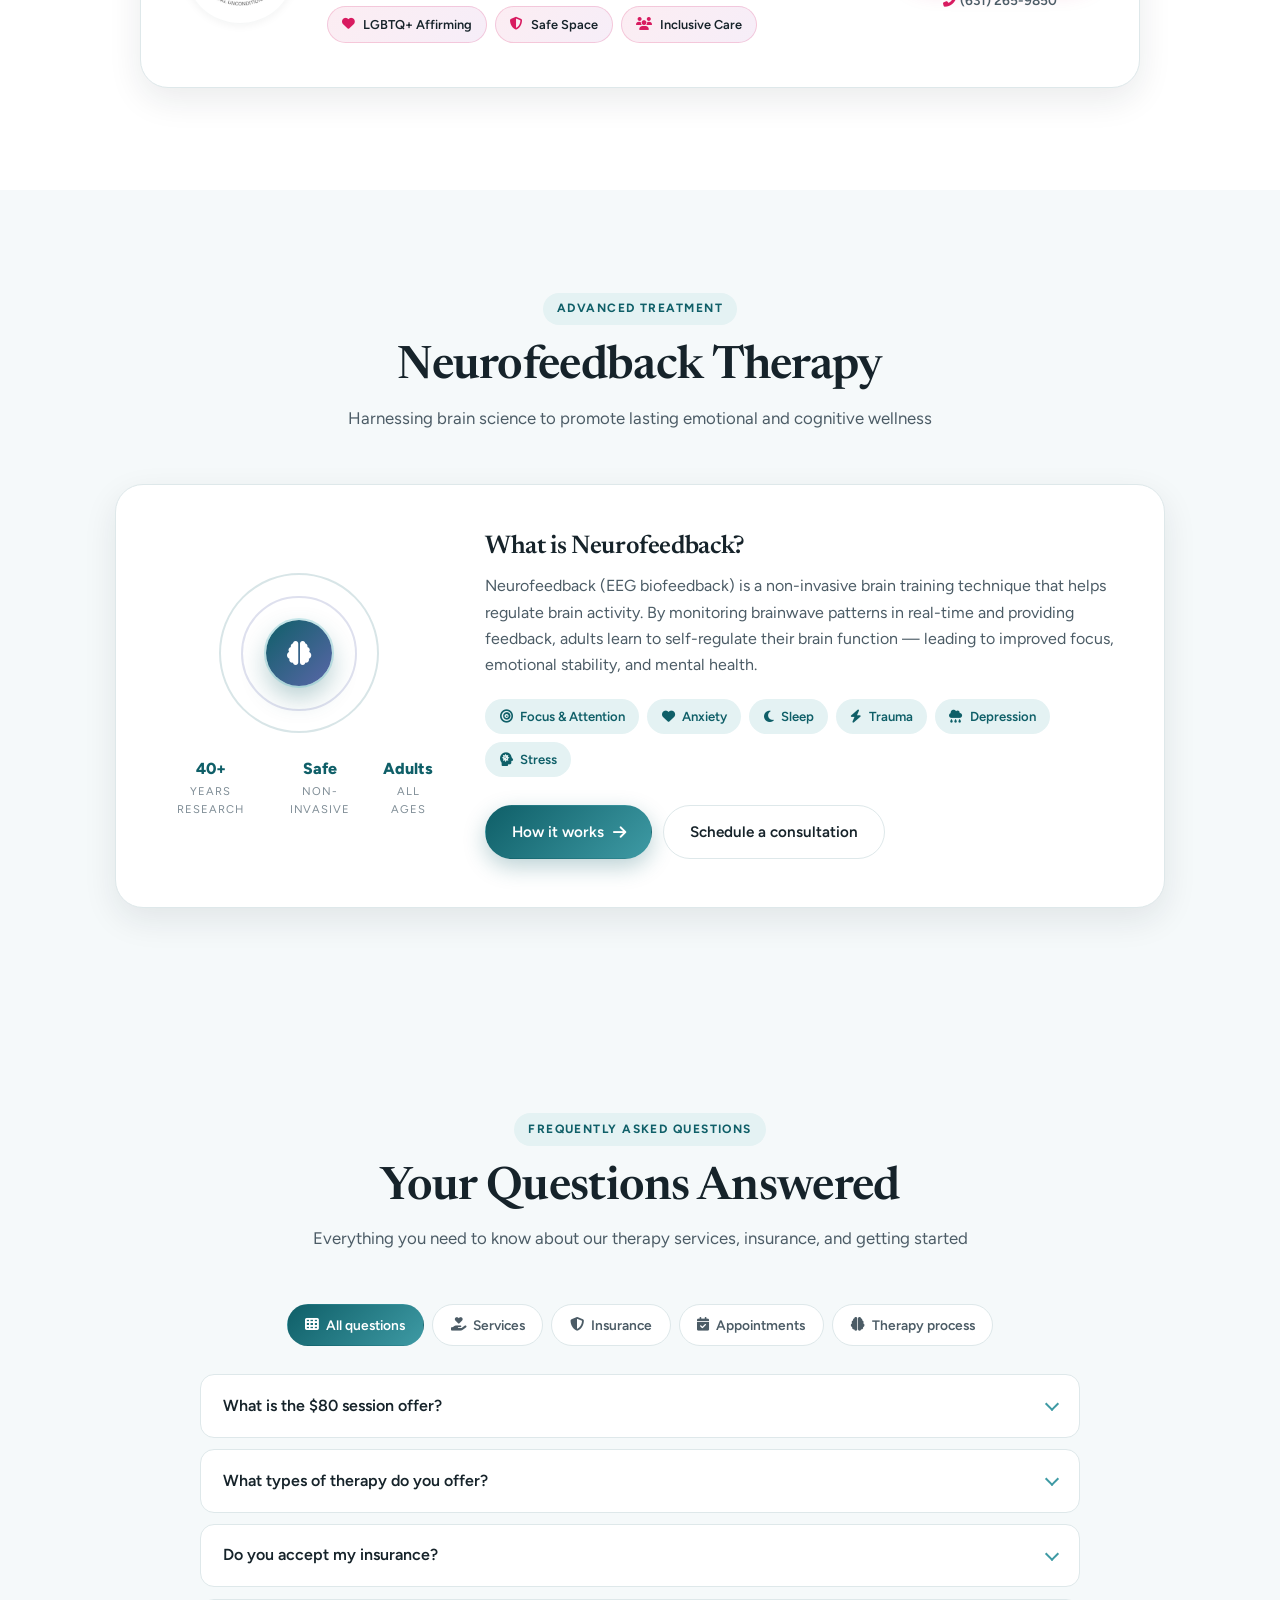
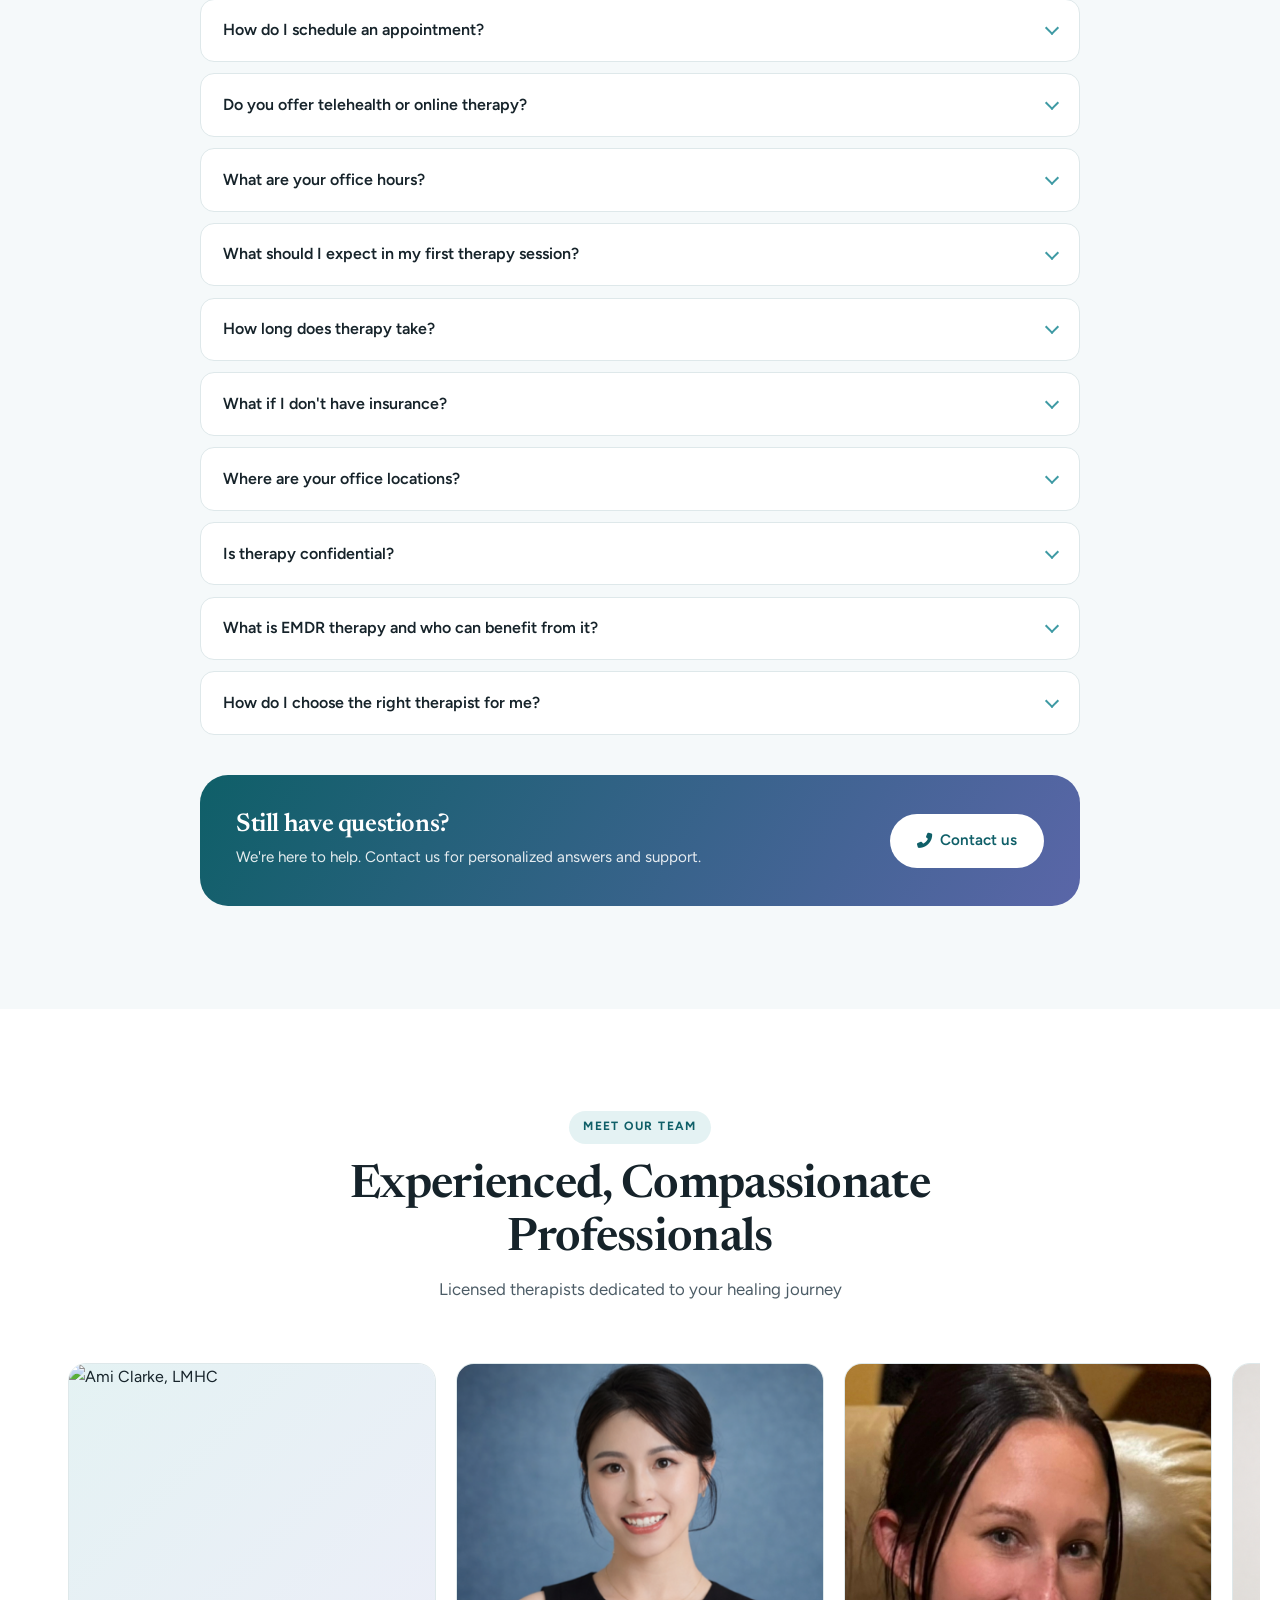
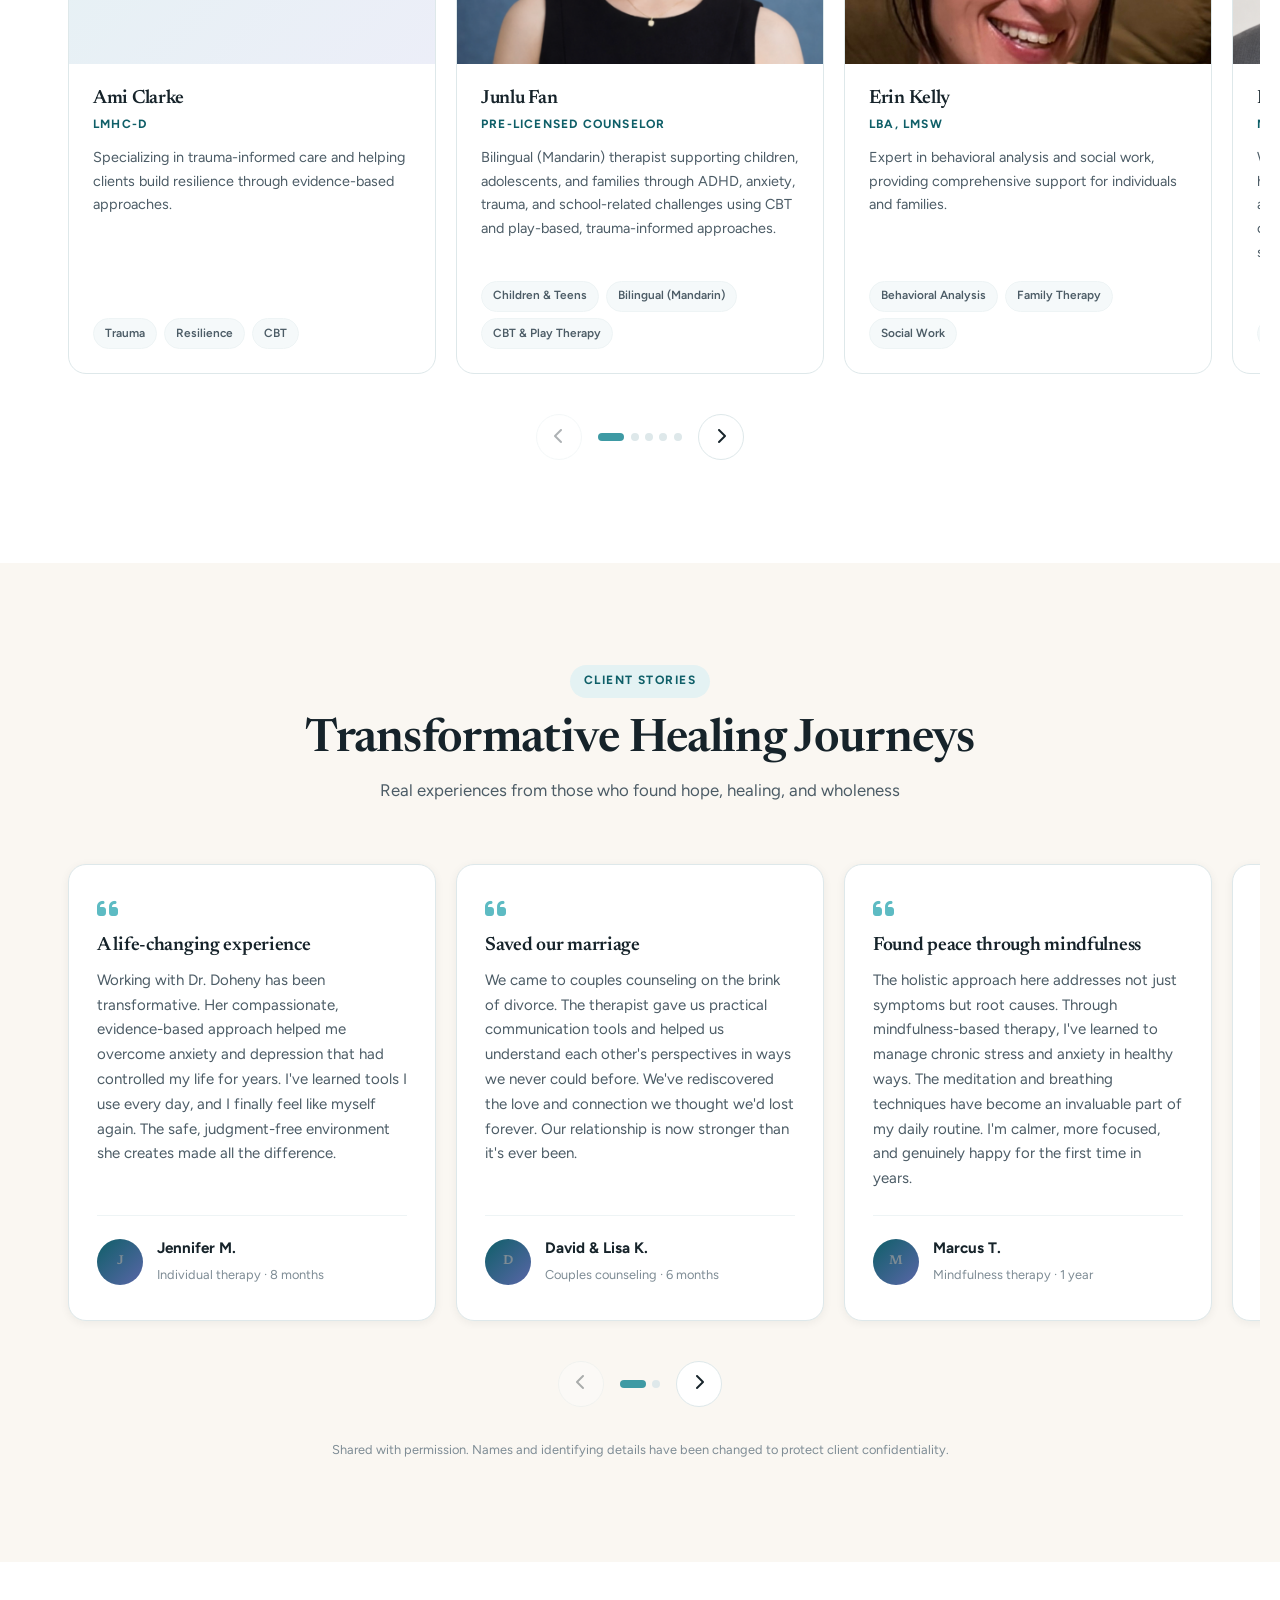
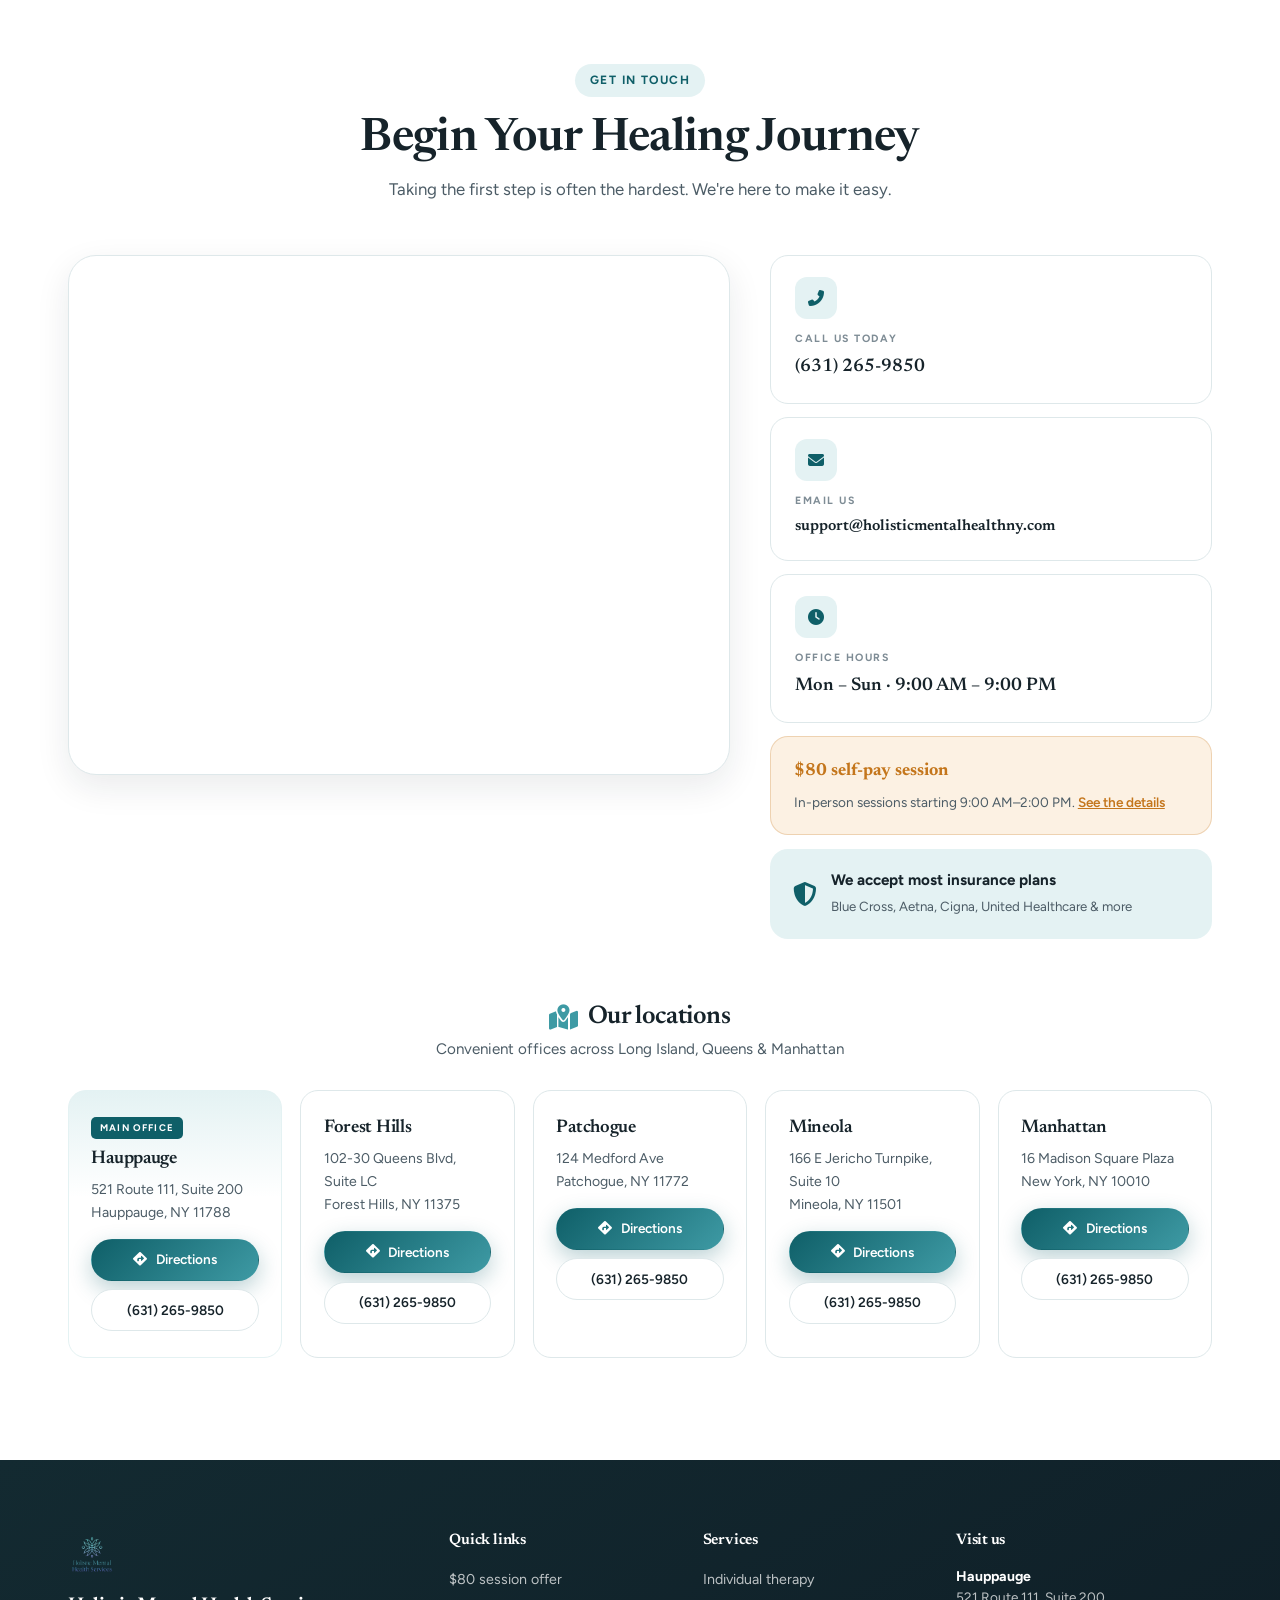
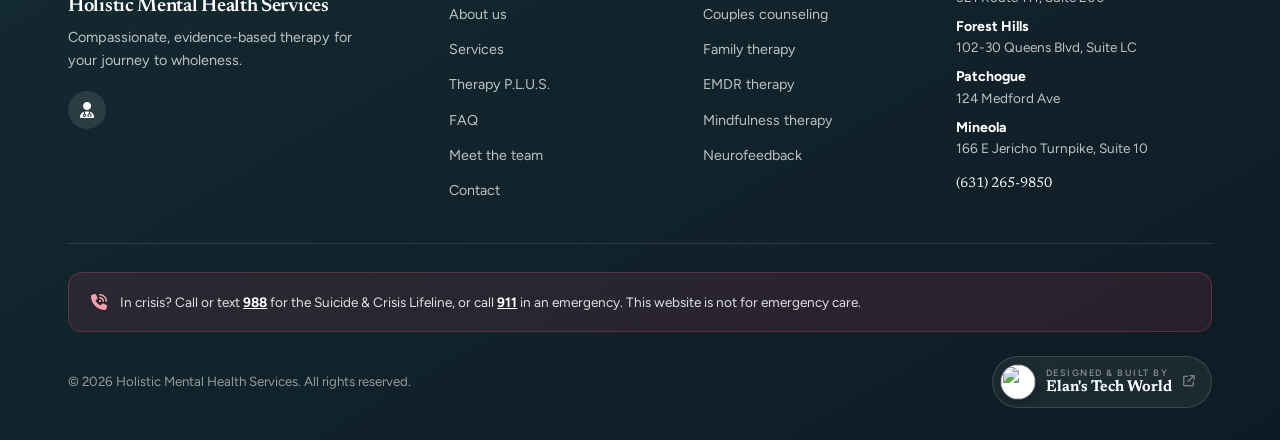
==== commit f765b866: "Google Ads conversions: practice phone taps + contact form sends Co-Authored-By: Claude Opus 5.5 <no" ====
--- a/index.html
+++ b/index.html
@@ -1480,5 +1480,6 @@
 <!-- Elfsight platform -->
 <script src="https://elfsightcdn.com/platform.js" async></script>
 <script src="script.js"></script>
+<script src="js/ads-tracking.js"></script>
 </body>
 </html>
--- a/styles.css
+++ b/styles.css
@@ -756,7 +756,7 @@
 .locations-head h3{ display:flex; align-items:center; justify-content:center; gap:.6rem; }
 .locations-head h3 i{ color:var(--teal-mid); }
 .locations-head p{ color:var(--ink-soft); font-size:.95rem; margin-top:.3rem; }
-.loc-grid{ display:grid; grid-template-columns:repeat(4,1fr); gap:1.15rem; }
+.loc-grid{ display:grid; grid-template-columns:repeat(auto-fit,minmax(200px,1fr)); gap:1.15rem; }
 .loc-card{ position:relative; background:var(--paper); border:1px solid var(--line); border-radius:var(--radius); padding:1.6rem 1.4rem; display:grid; gap:.55rem; align-content:start; transition:transform .3s var(--ease), box-shadow .3s var(--ease), border-color .3s var(--ease); }
 .loc-card:hover{ transform:translateY(-5px); box-shadow:var(--shadow-md); border-color:var(--teal-tint); }
 .loc-card.is-main{ border-color:var(--teal-tint); background:linear-gradient(180deg,var(--teal-tint),var(--paper) 40%); }
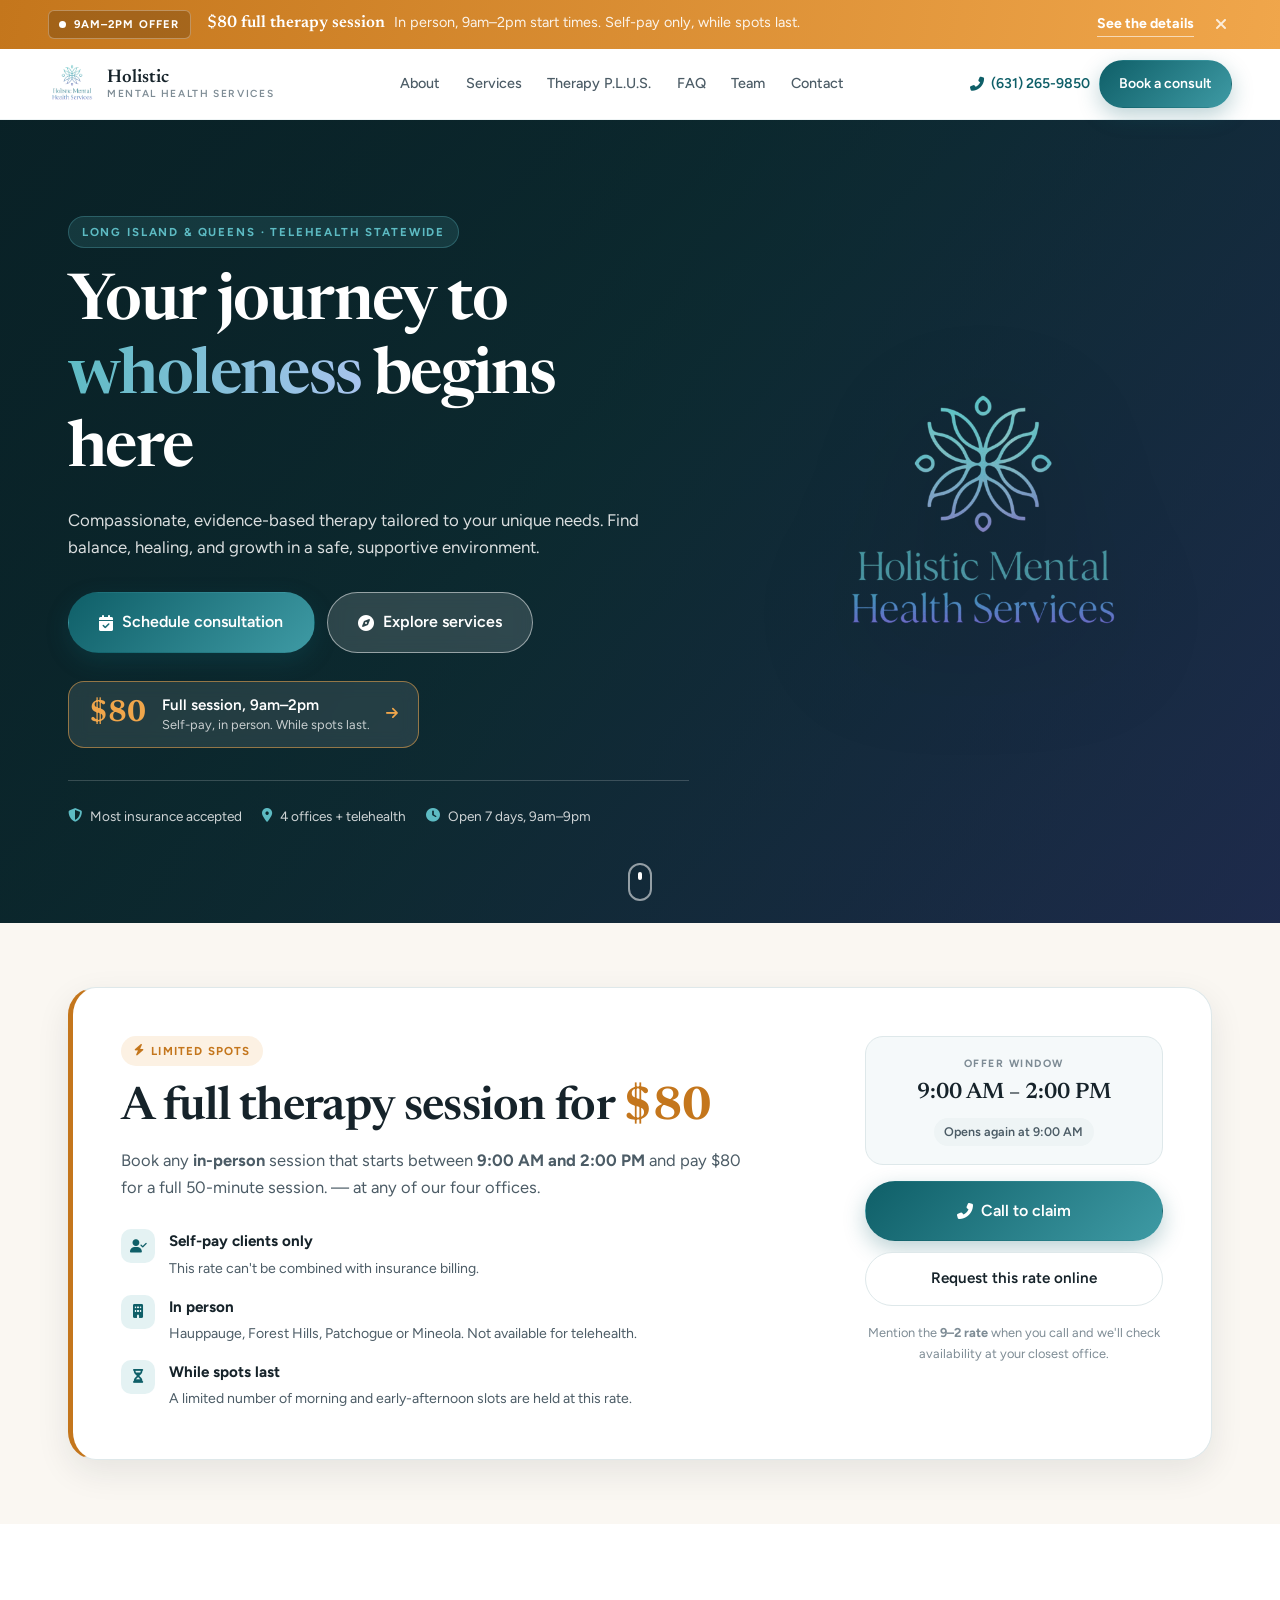
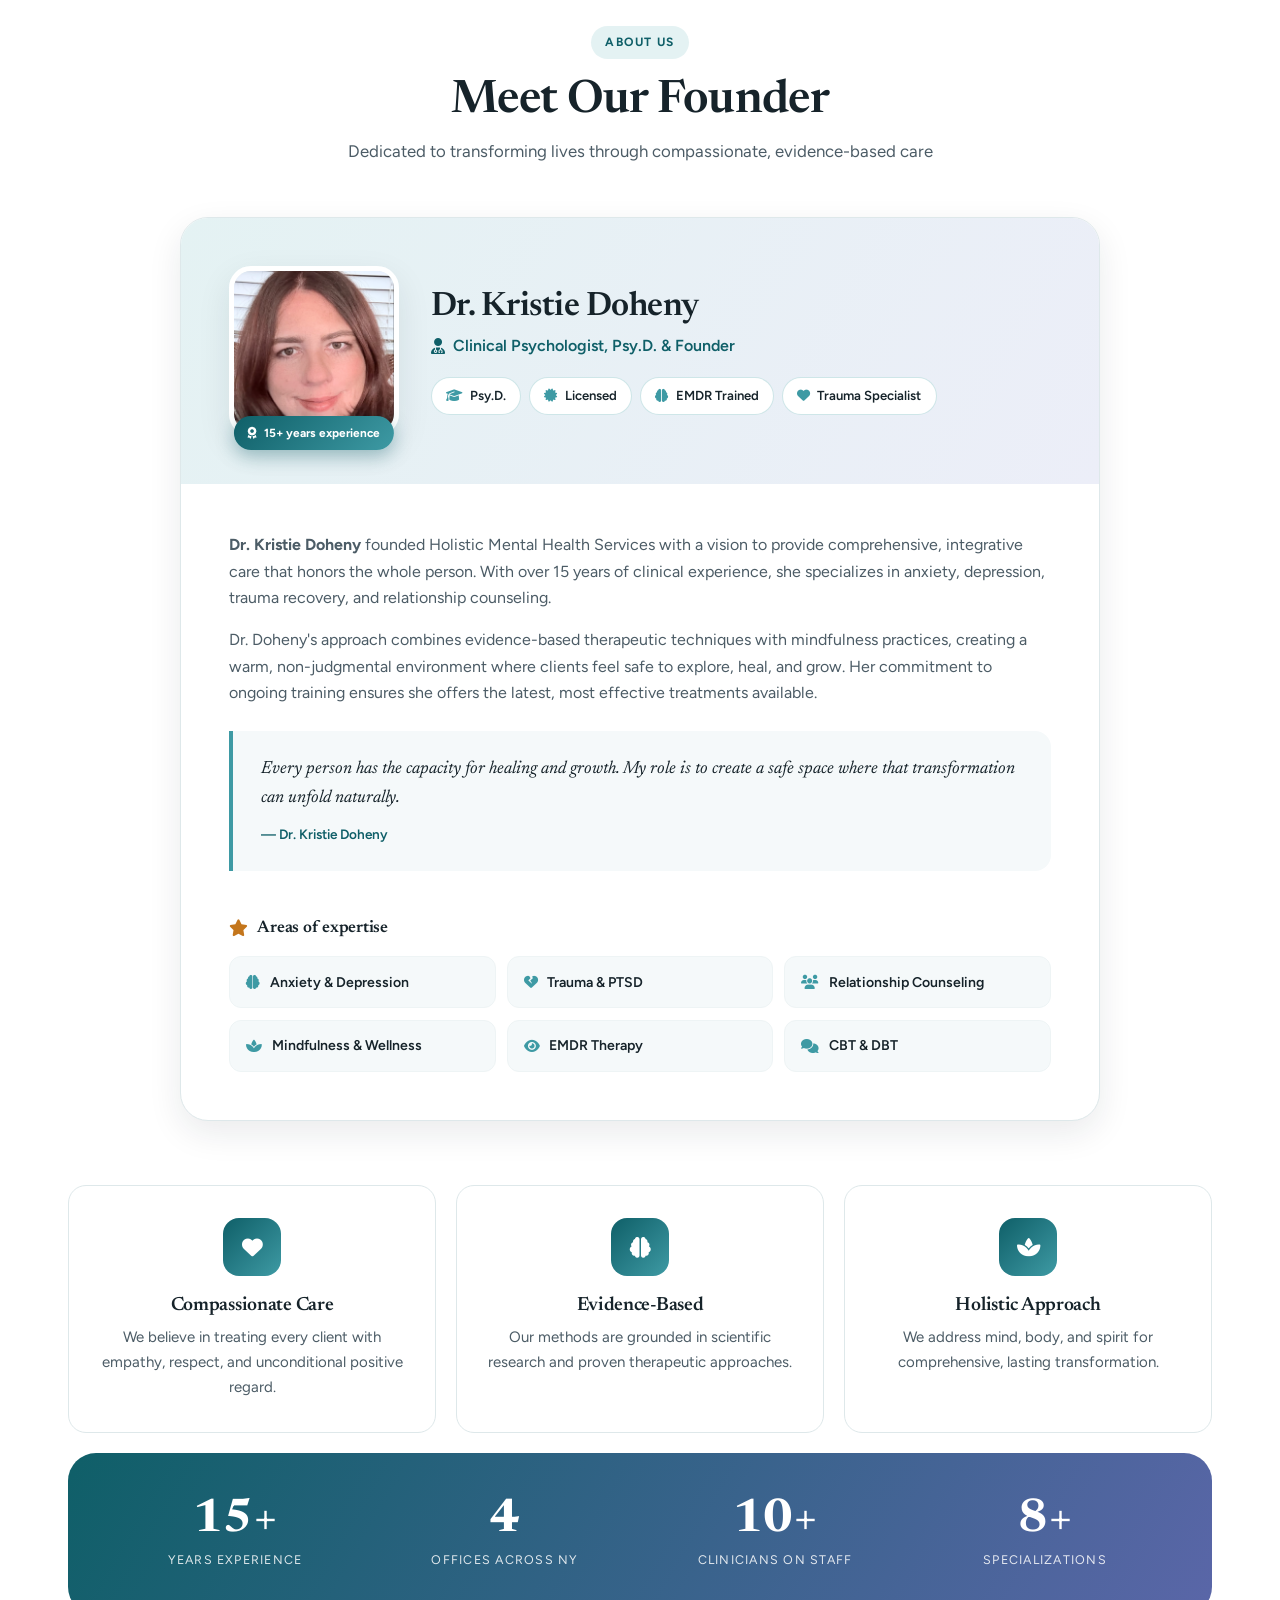
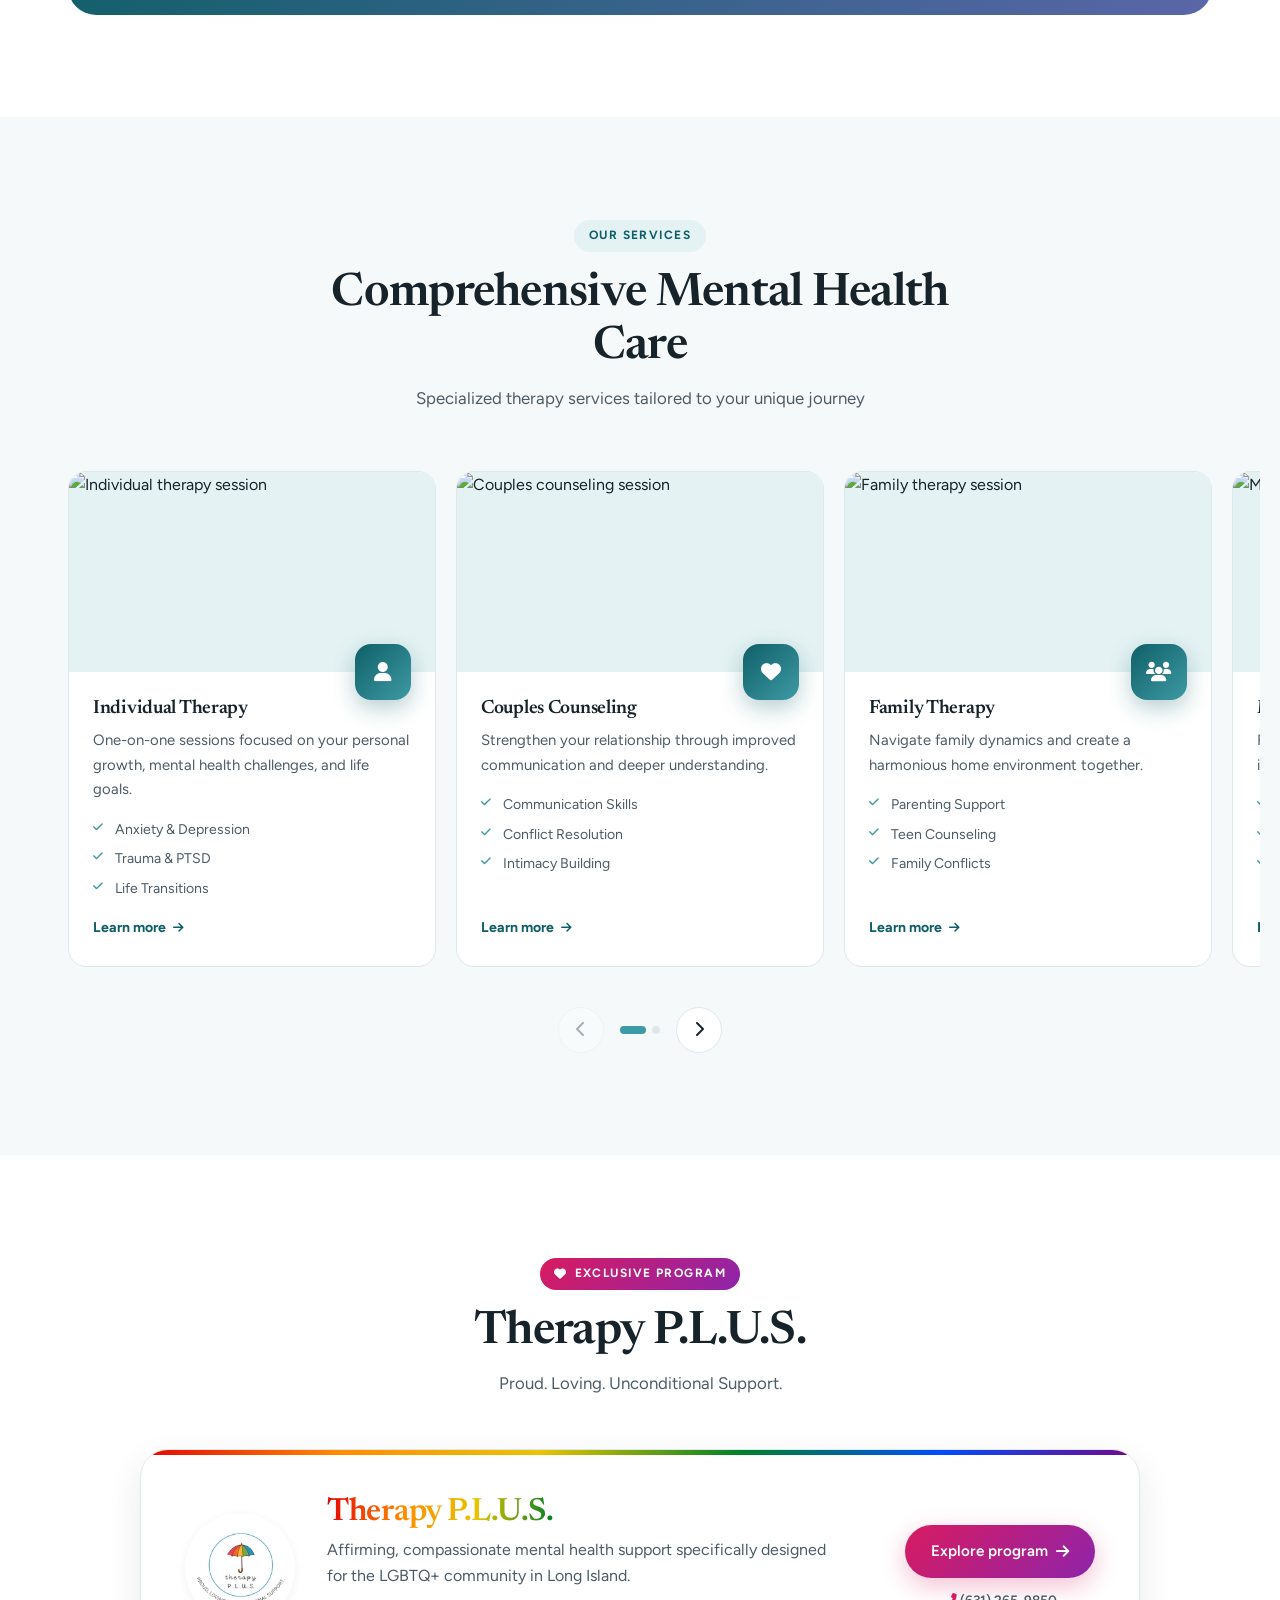
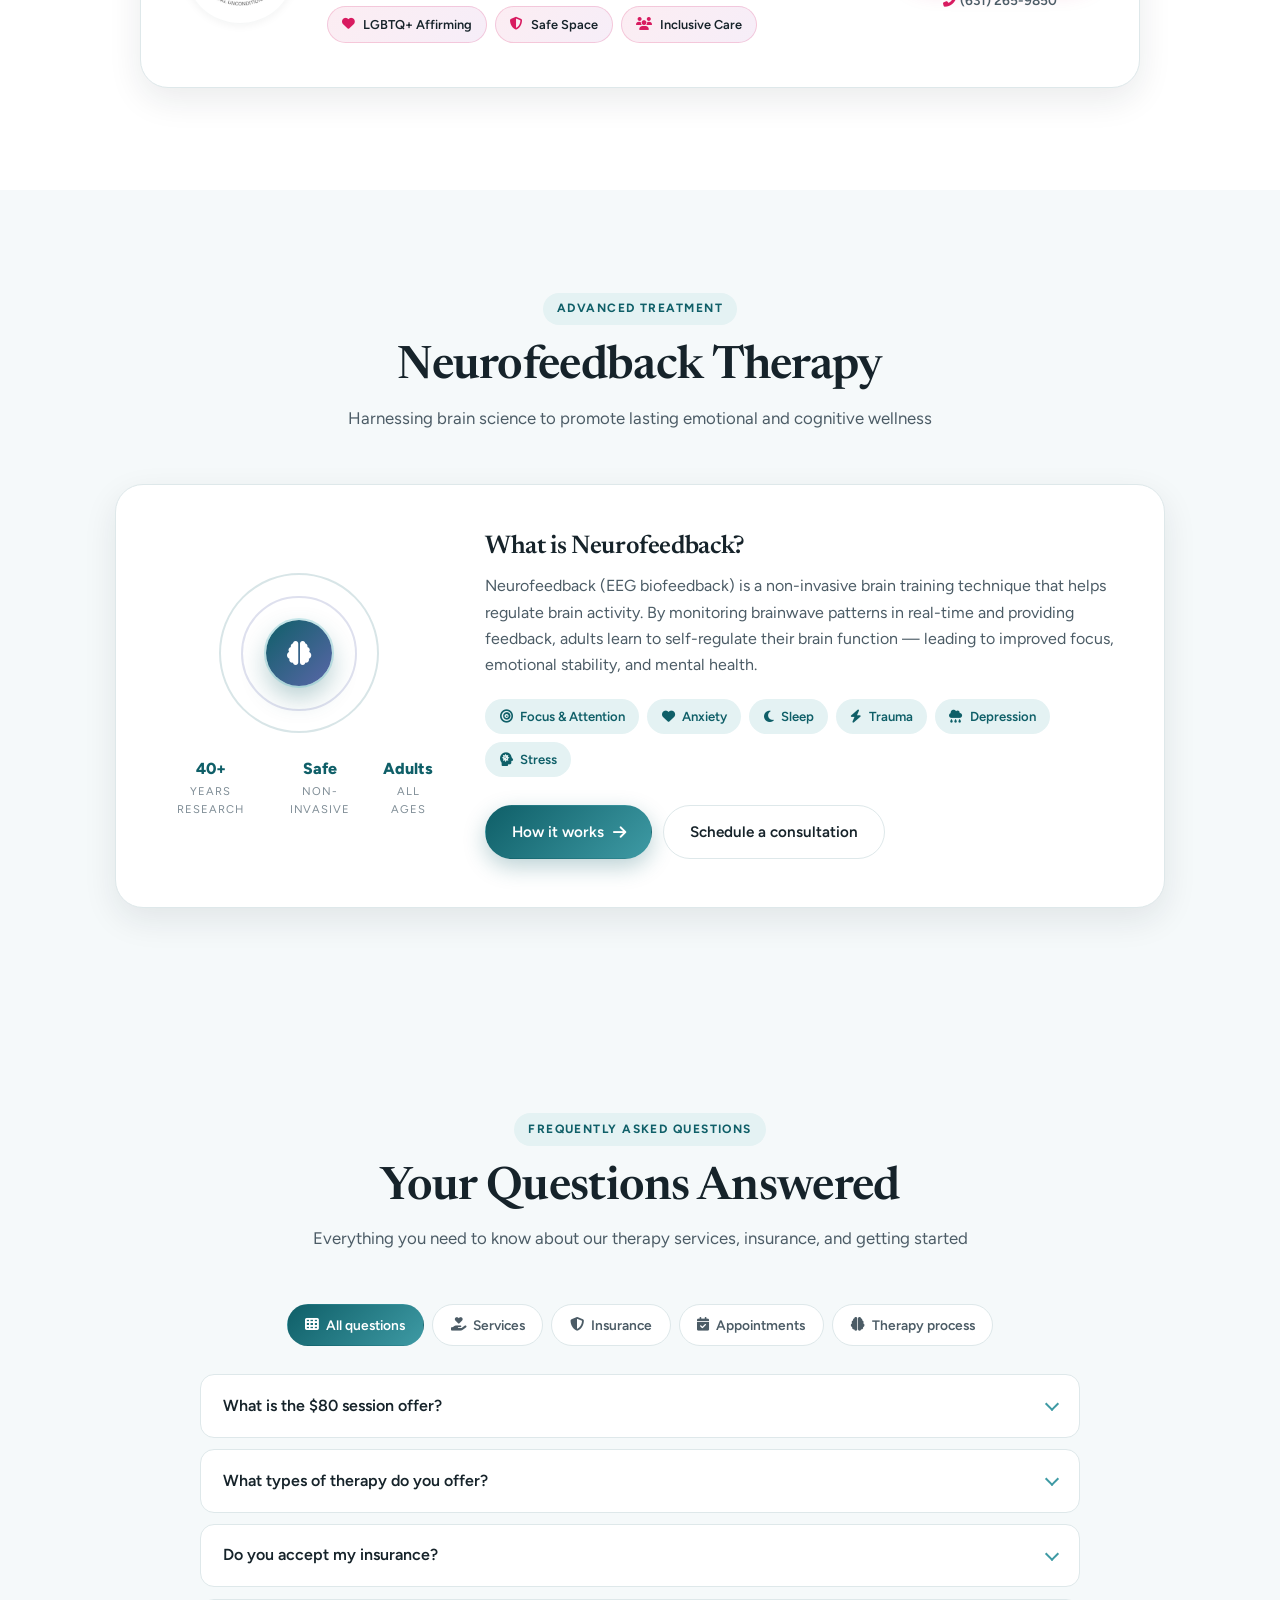
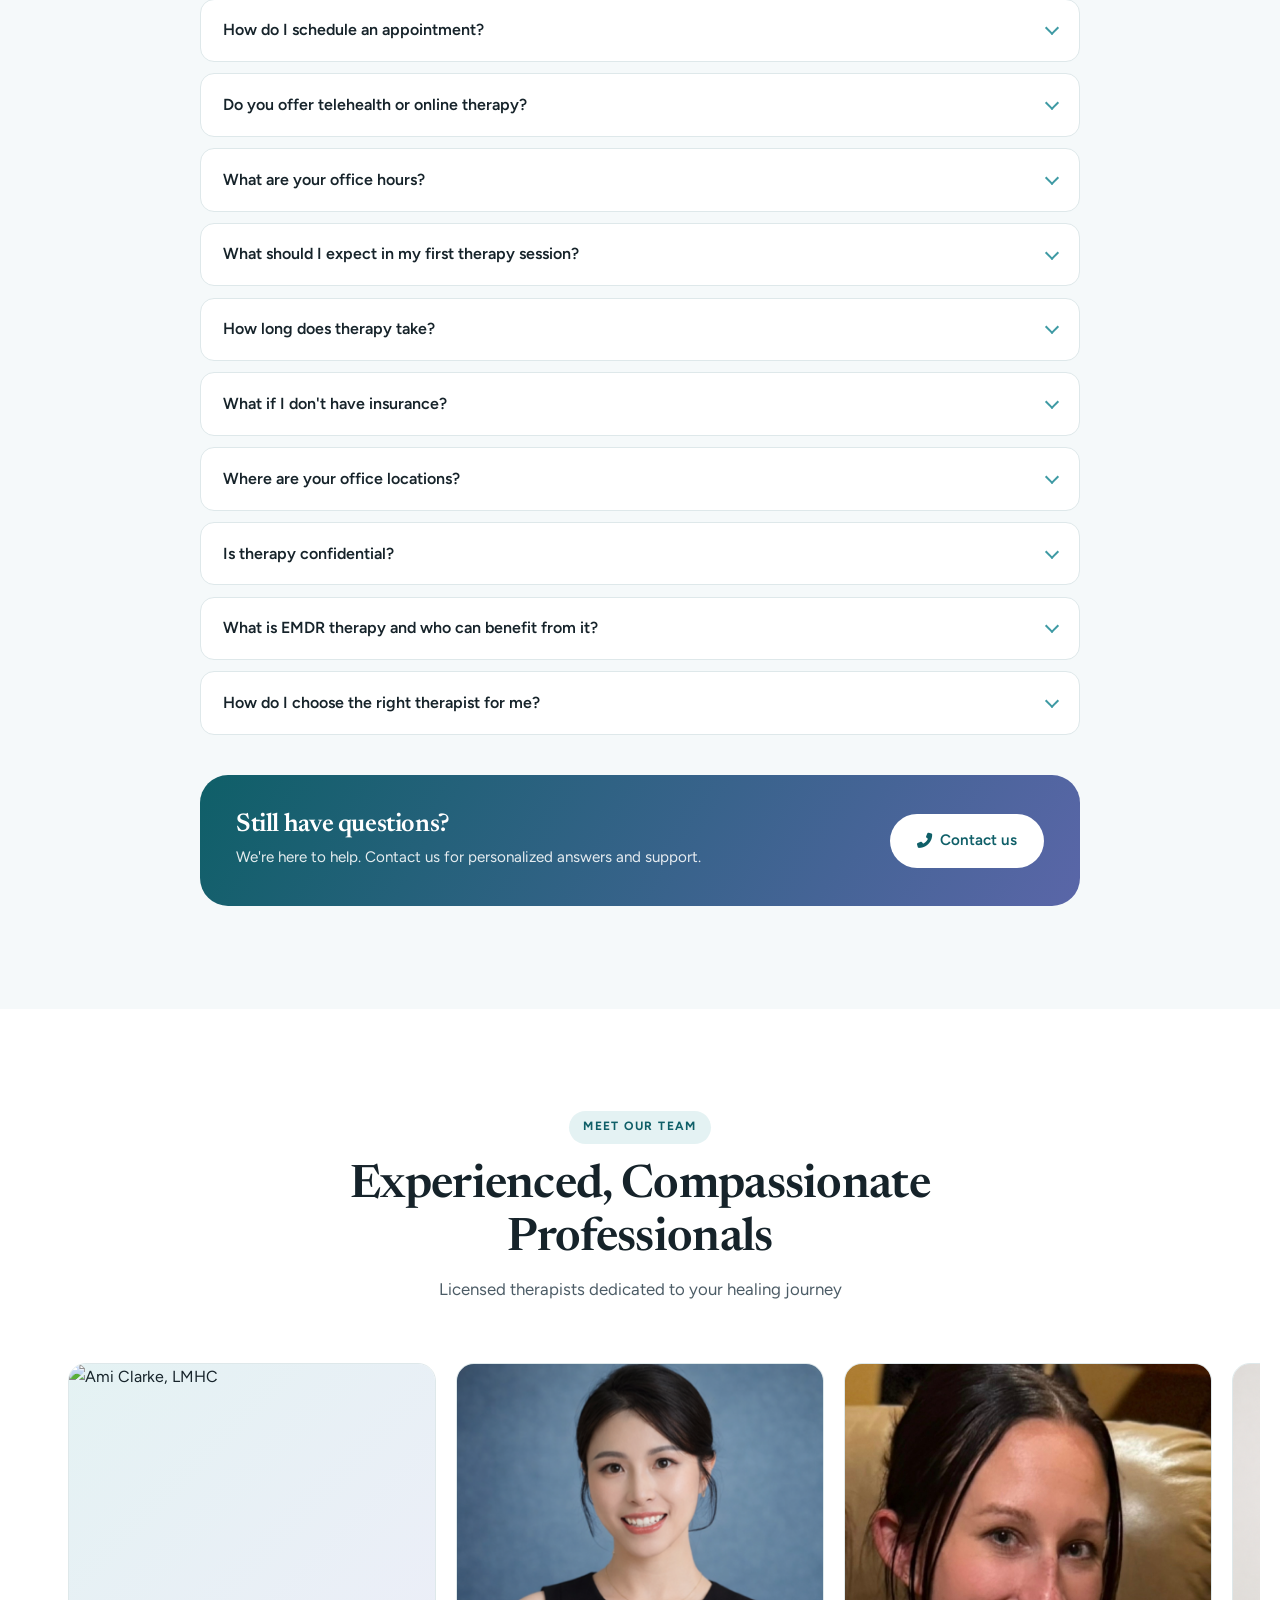
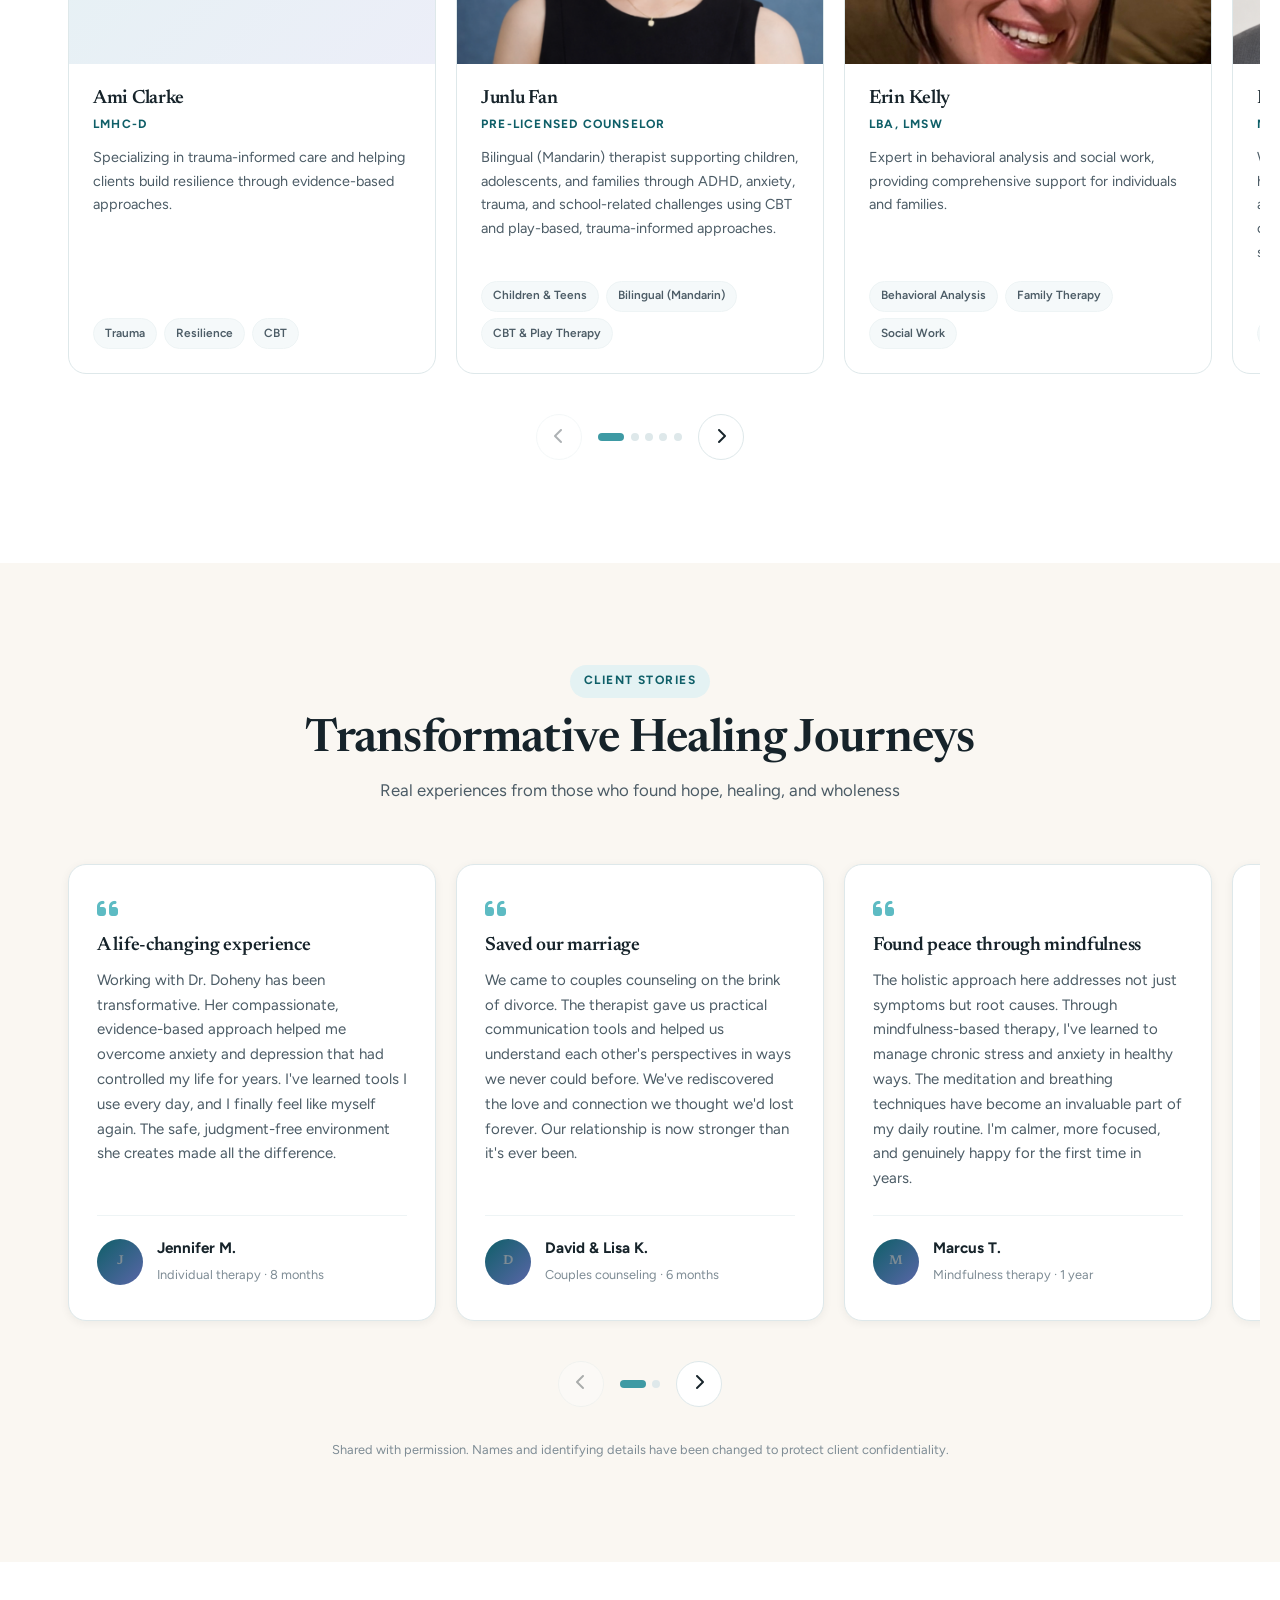
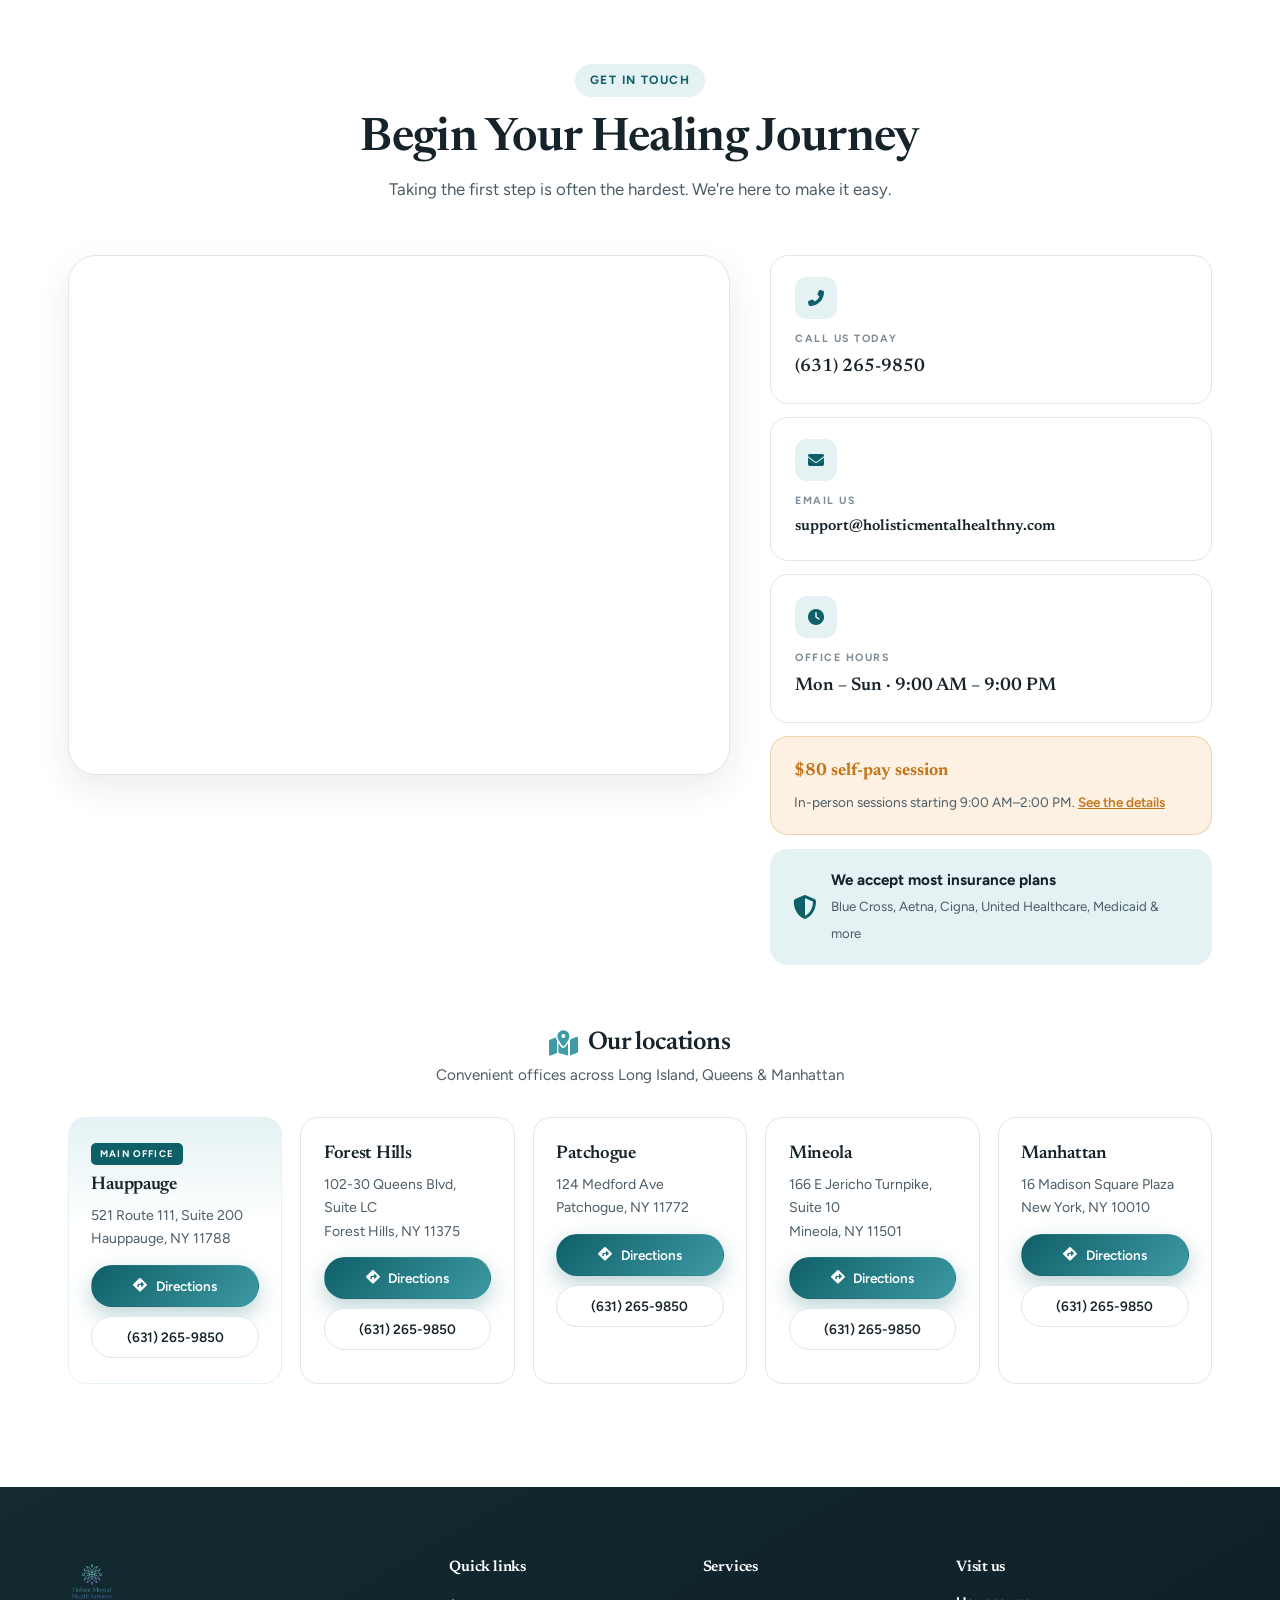
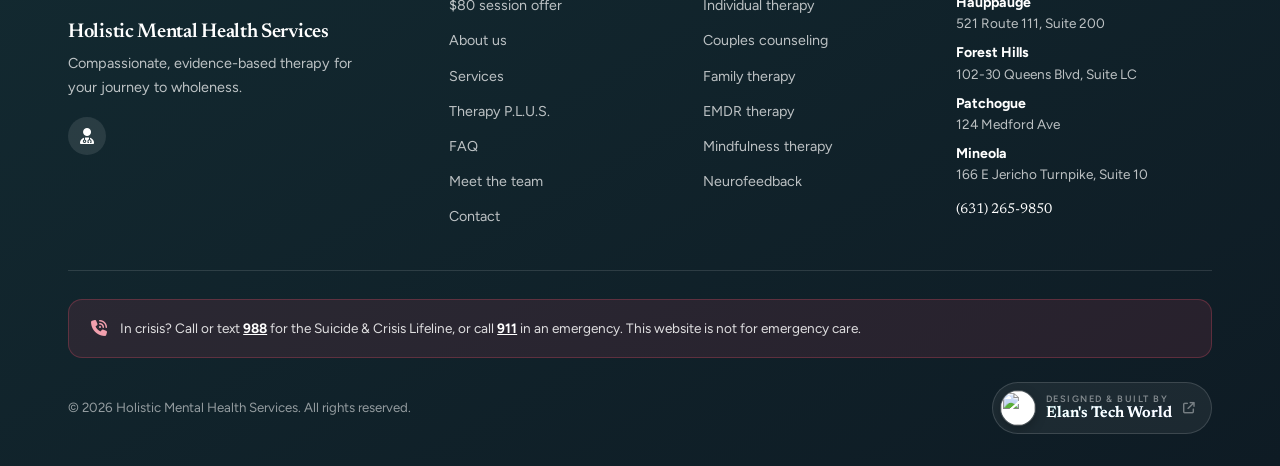
==== commit f4aa1c97: "Insurance: list Medicaid (confirmed by Kristie via Elan, Nov 9) Co-Authored-By: Claude Opus 5.5 <nor" ====
--- a/index.html
+++ b/index.html
@@ -183,7 +183,7 @@
   "@context": "https://schema.org",
   "@type": "FAQPage",
   "mainEntity": [
-    {"@type":"Question","name":"Do you accept insurance?","acceptedAnswer":{"@type":"Answer","text":"Yes, we accept most major insurance plans including Blue Cross Blue Shield, Aetna, Cigna, United Healthcare, and more. We recommend calling us to verify your specific insurance coverage."}},
+    {"@type":"Question","name":"Do you accept insurance?","acceptedAnswer":{"@type":"Answer","text":"Yes, we accept most major insurance plans including Blue Cross Blue Shield, Aetna, Cigna, United Healthcare, Medicaid, and more. We recommend calling us to verify your specific insurance coverage."}},
     {"@type":"Question","name":"Do you offer telehealth or online therapy?","acceptedAnswer":{"@type":"Answer","text":"Yes, we offer secure telehealth therapy sessions for all our services. You can receive quality mental health care from the comfort of your home anywhere in New York State."}},
     {"@type":"Question","name":"What types of therapy do you provide?","acceptedAnswer":{"@type":"Answer","text":"We provide individual therapy, couples counseling, family therapy, EMDR therapy, cognitive behavioral therapy (CBT), mindfulness-based therapy, neurofeedback, and group therapy for concerns including anxiety, depression, trauma, and relationship issues."}},
     {"@type":"Question","name":"Where are your office locations?","acceptedAnswer":{"@type":"Answer","text":"We have five locations across Long Island, Queens, and Manhattan: Hauppauge (main office), Forest Hills, Patchogue, Mineola, and Manhattan (16 Madison Square Plaza)."}},
@@ -924,7 +924,7 @@
         <summary>Do you accept my insurance?</summary>
         <div class="faq-answer">
           <p>Yes, we accept most major insurance plans including:</p>
-          <div class="chip-grid"><span>Blue Cross Blue Shield</span><span>Aetna</span><span>Cigna</span><span>United Healthcare</span><span>Empire</span><span>Oxford</span><span>And more</span></div>
+          <div class="chip-grid"><span>Blue Cross Blue Shield</span><span>Aetna</span><span>Cigna</span><span>United Healthcare</span><span>Empire</span><span>Oxford</span><span>Medicaid</span><span>And more</span></div>
           <p>We recommend calling us at <strong>(631) 265-9850</strong> to verify your specific plan coverage before your first appointment. Our staff will help determine your benefits, copay, and any out-of-pocket costs.</p>
         </div>
       </details>
@@ -1336,7 +1336,7 @@
         </div>
         <div class="contact-insurance">
           <i class="fas fa-shield-alt" aria-hidden="true"></i>
-          <div><strong>We accept most insurance plans</strong><span>Blue Cross, Aetna, Cigna, United Healthcare &amp; more</span></div>
+          <div><strong>We accept most insurance plans</strong><span>Blue Cross, Aetna, Cigna, United Healthcare, Medicaid &amp; more</span></div>
         </div>
       </aside>
     </div>
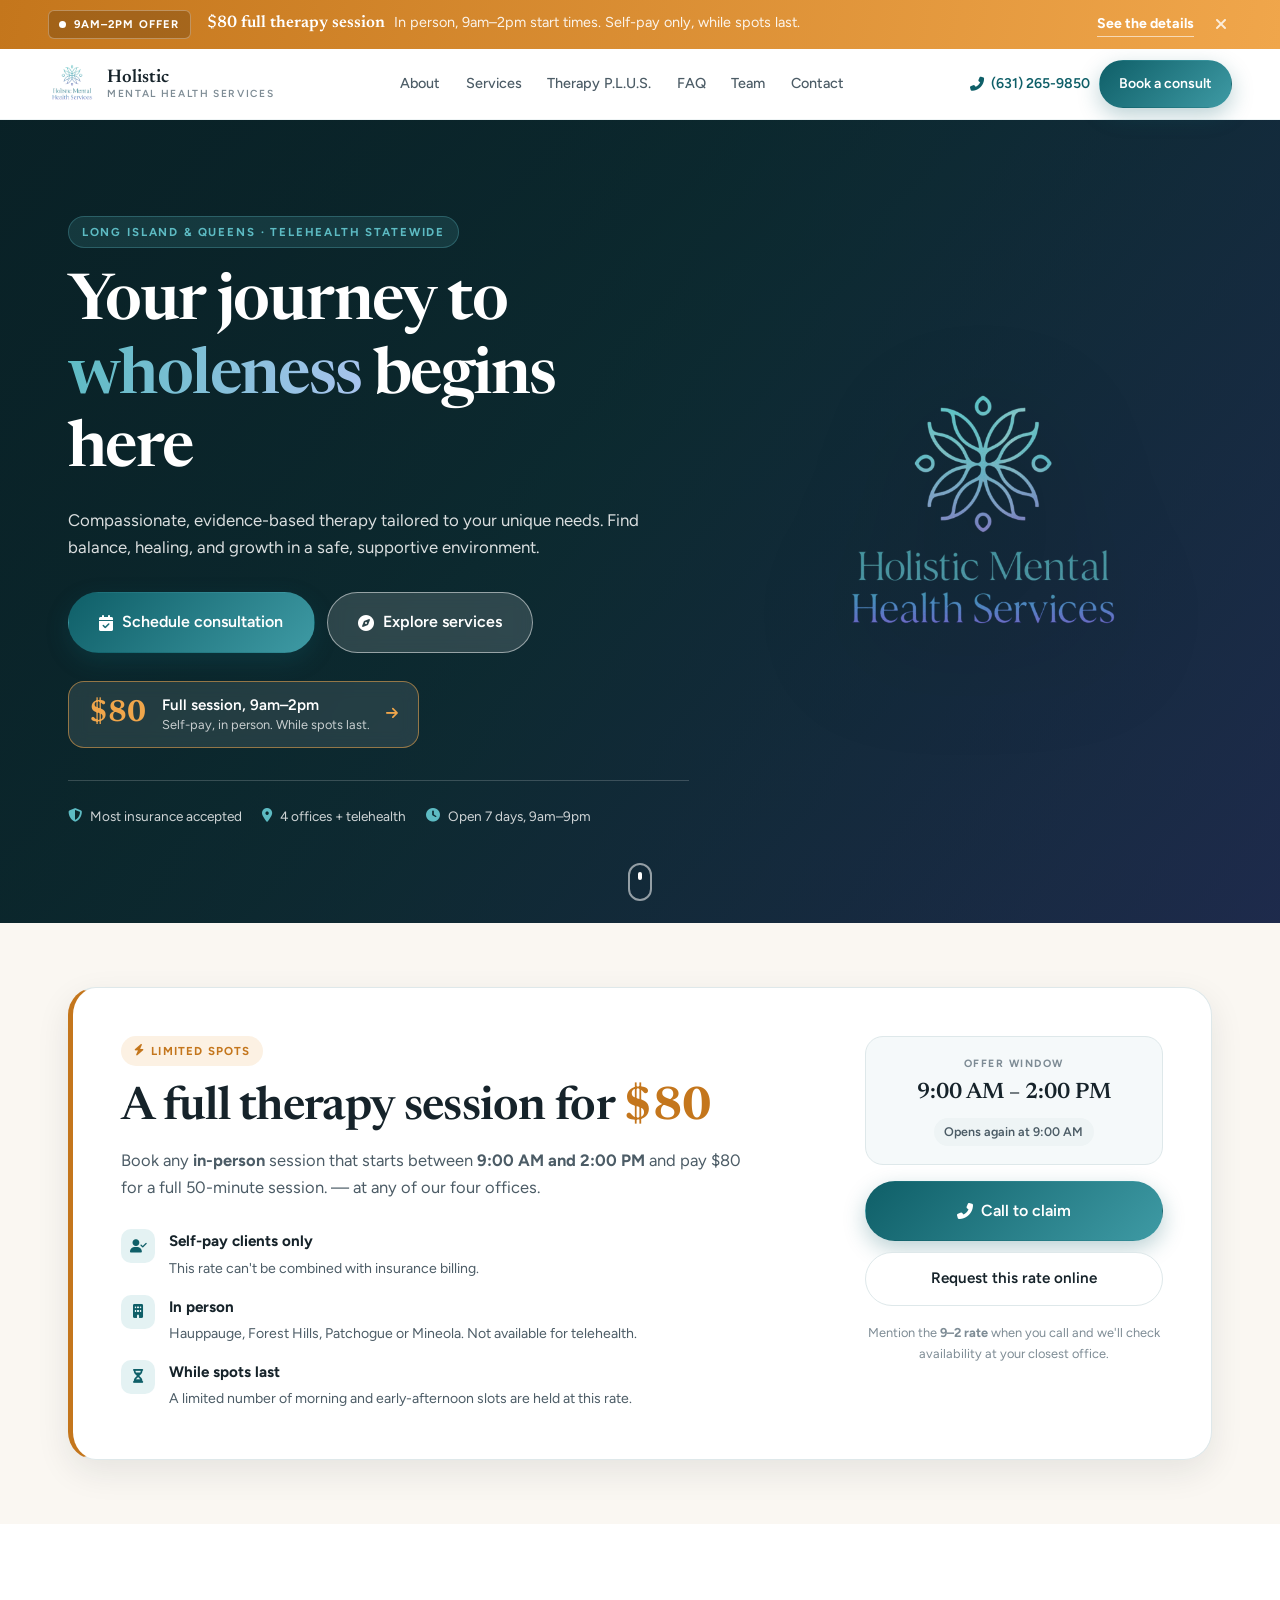
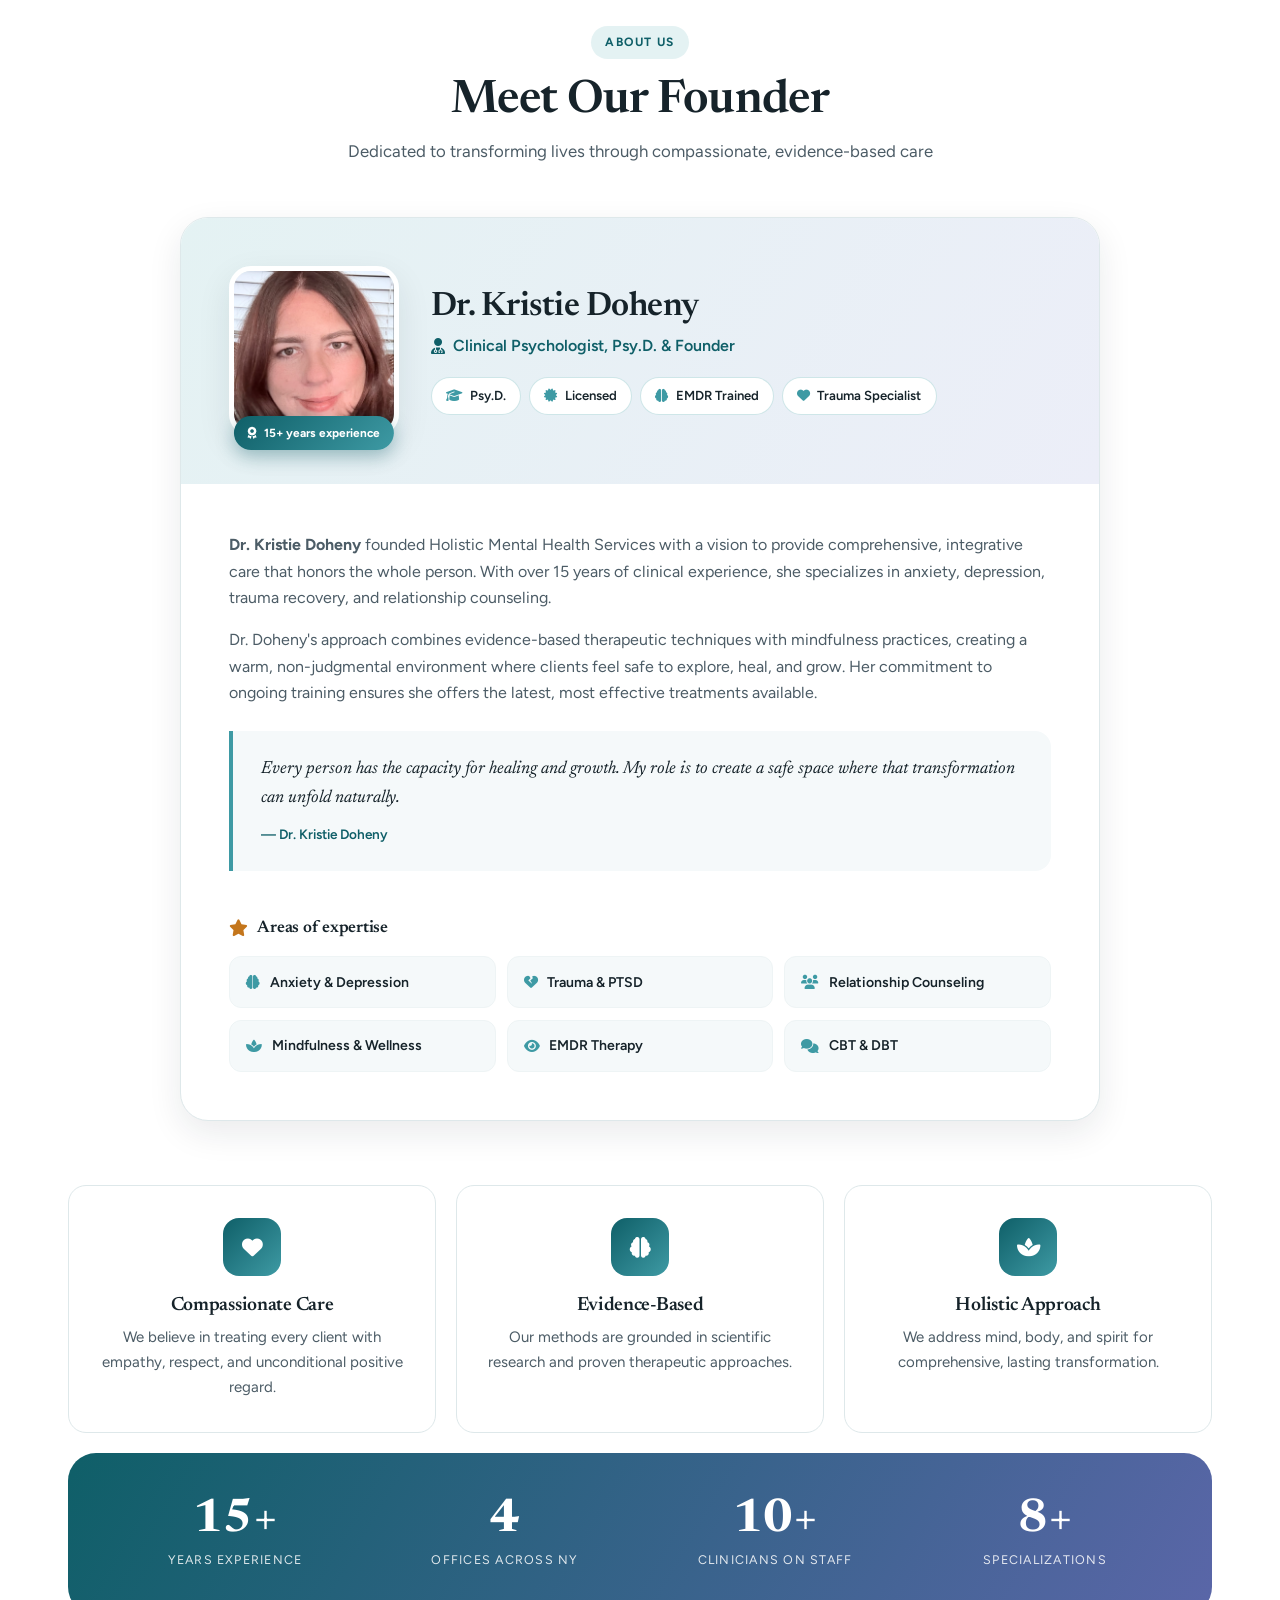
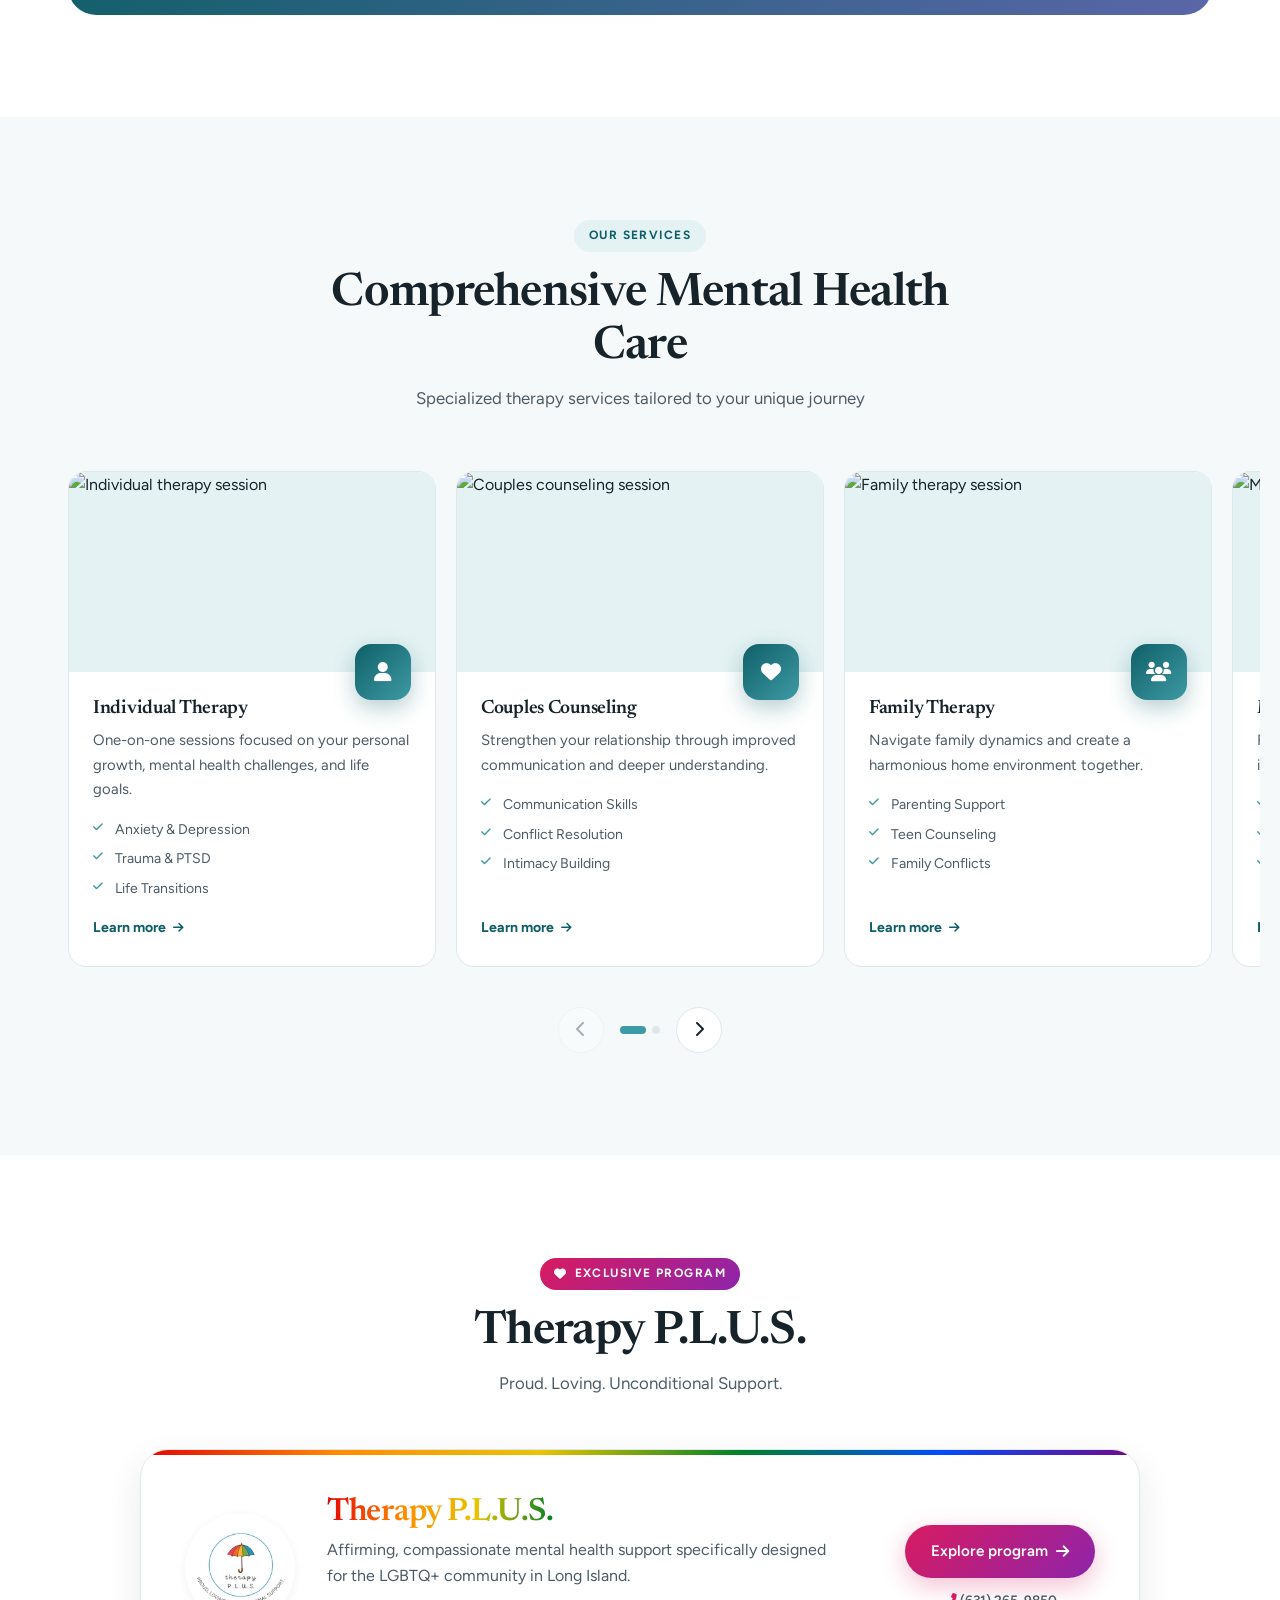
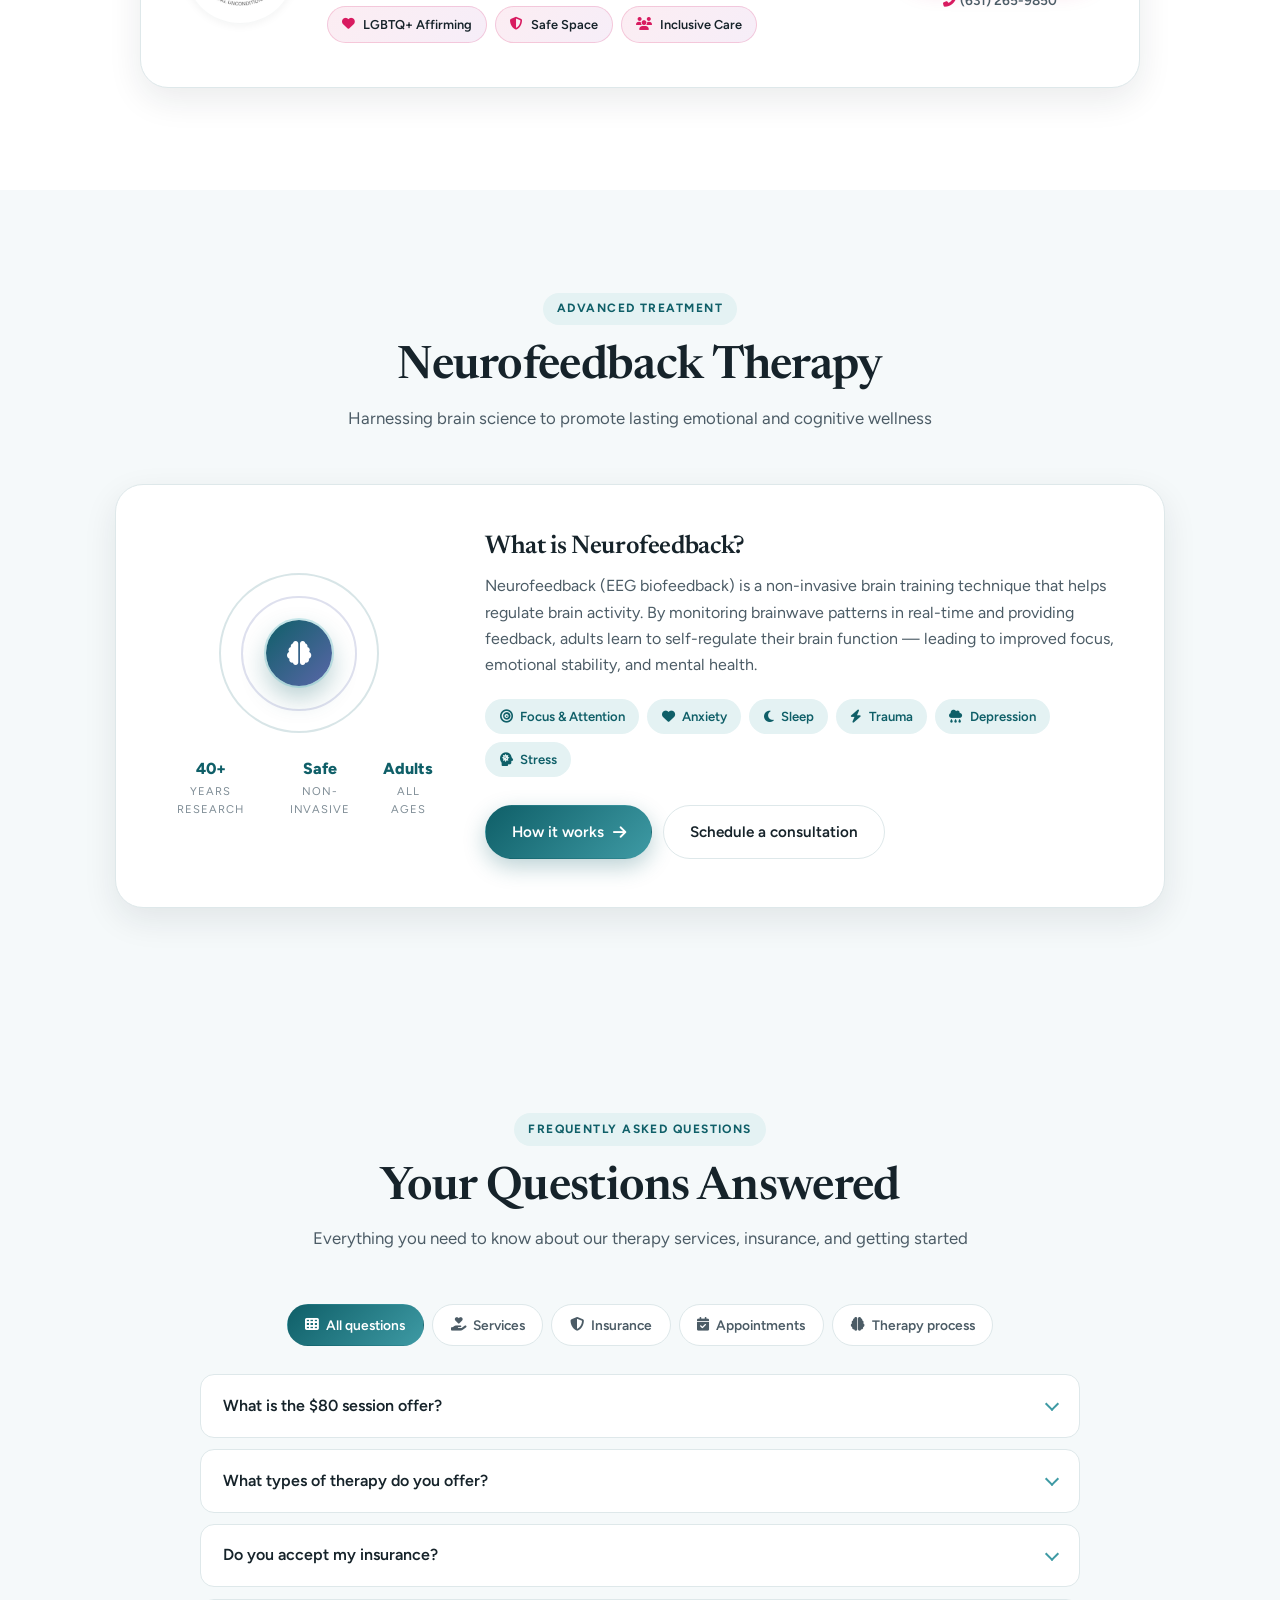
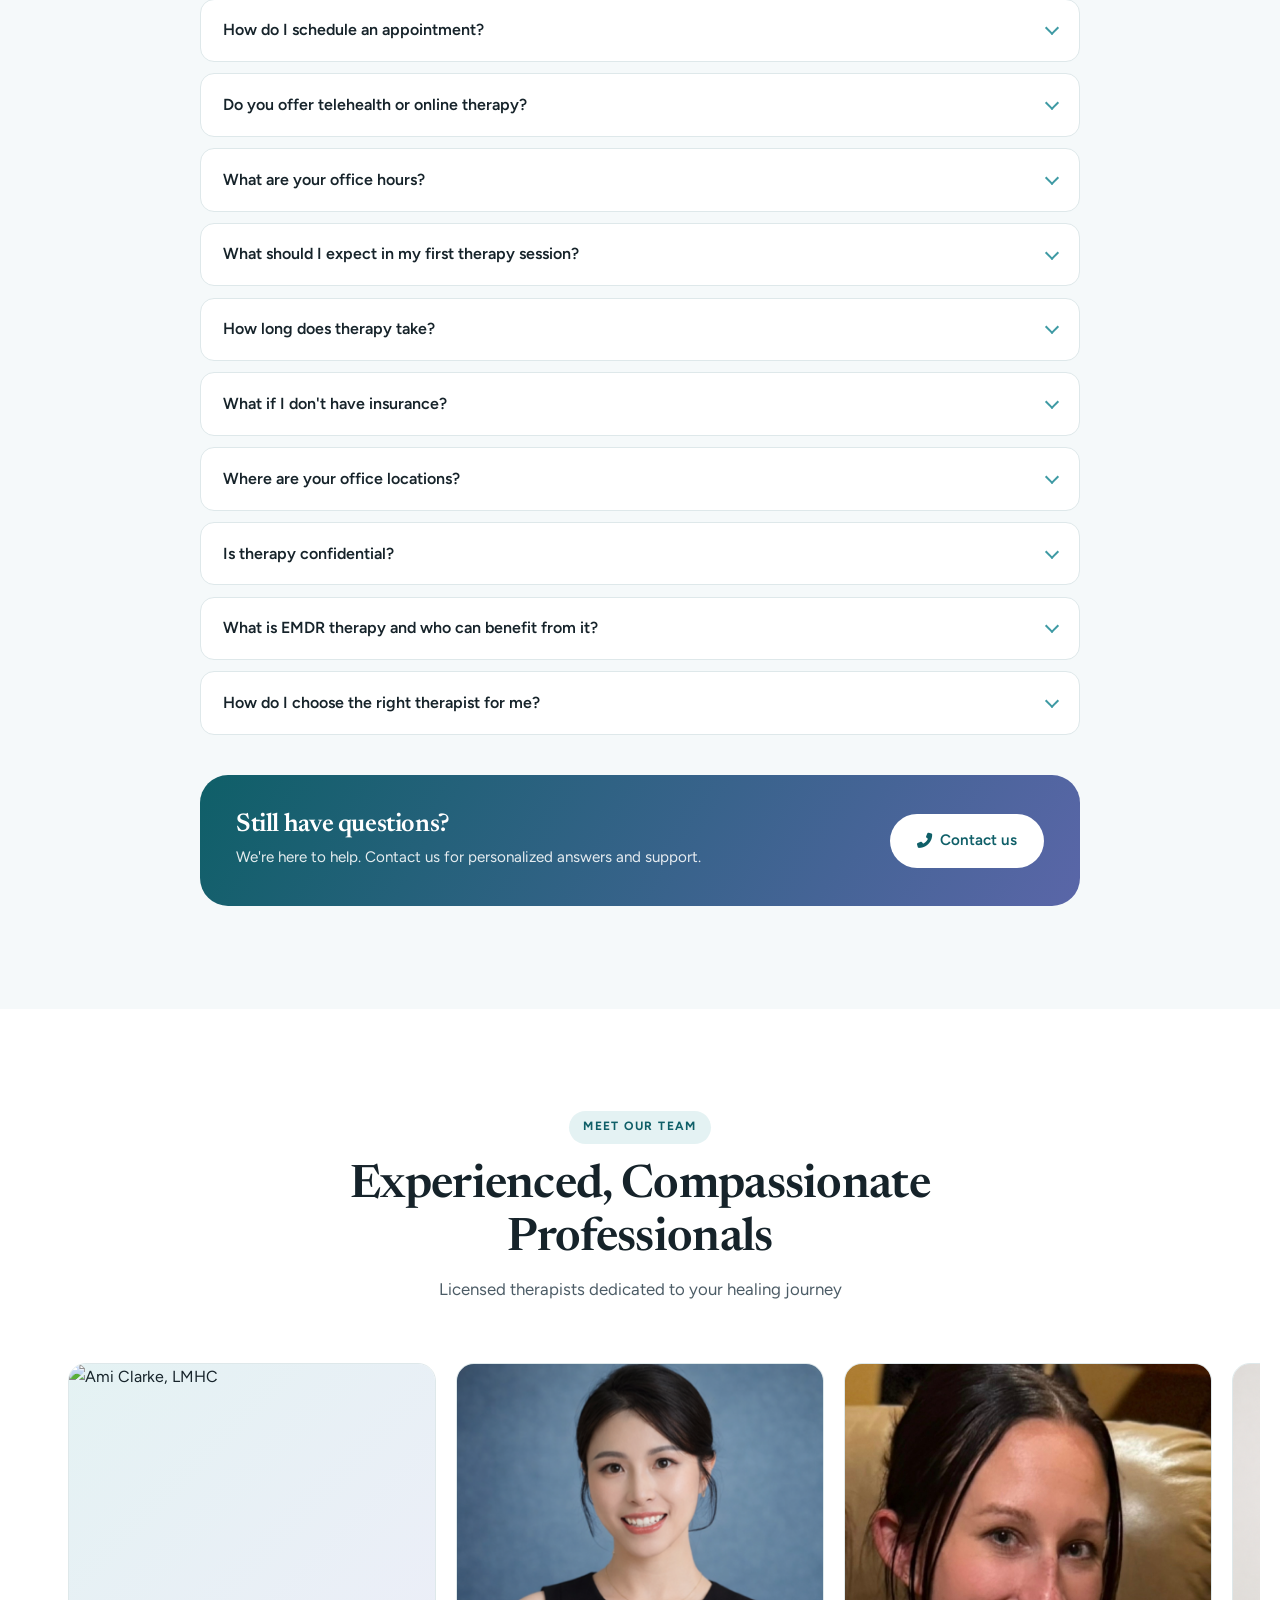
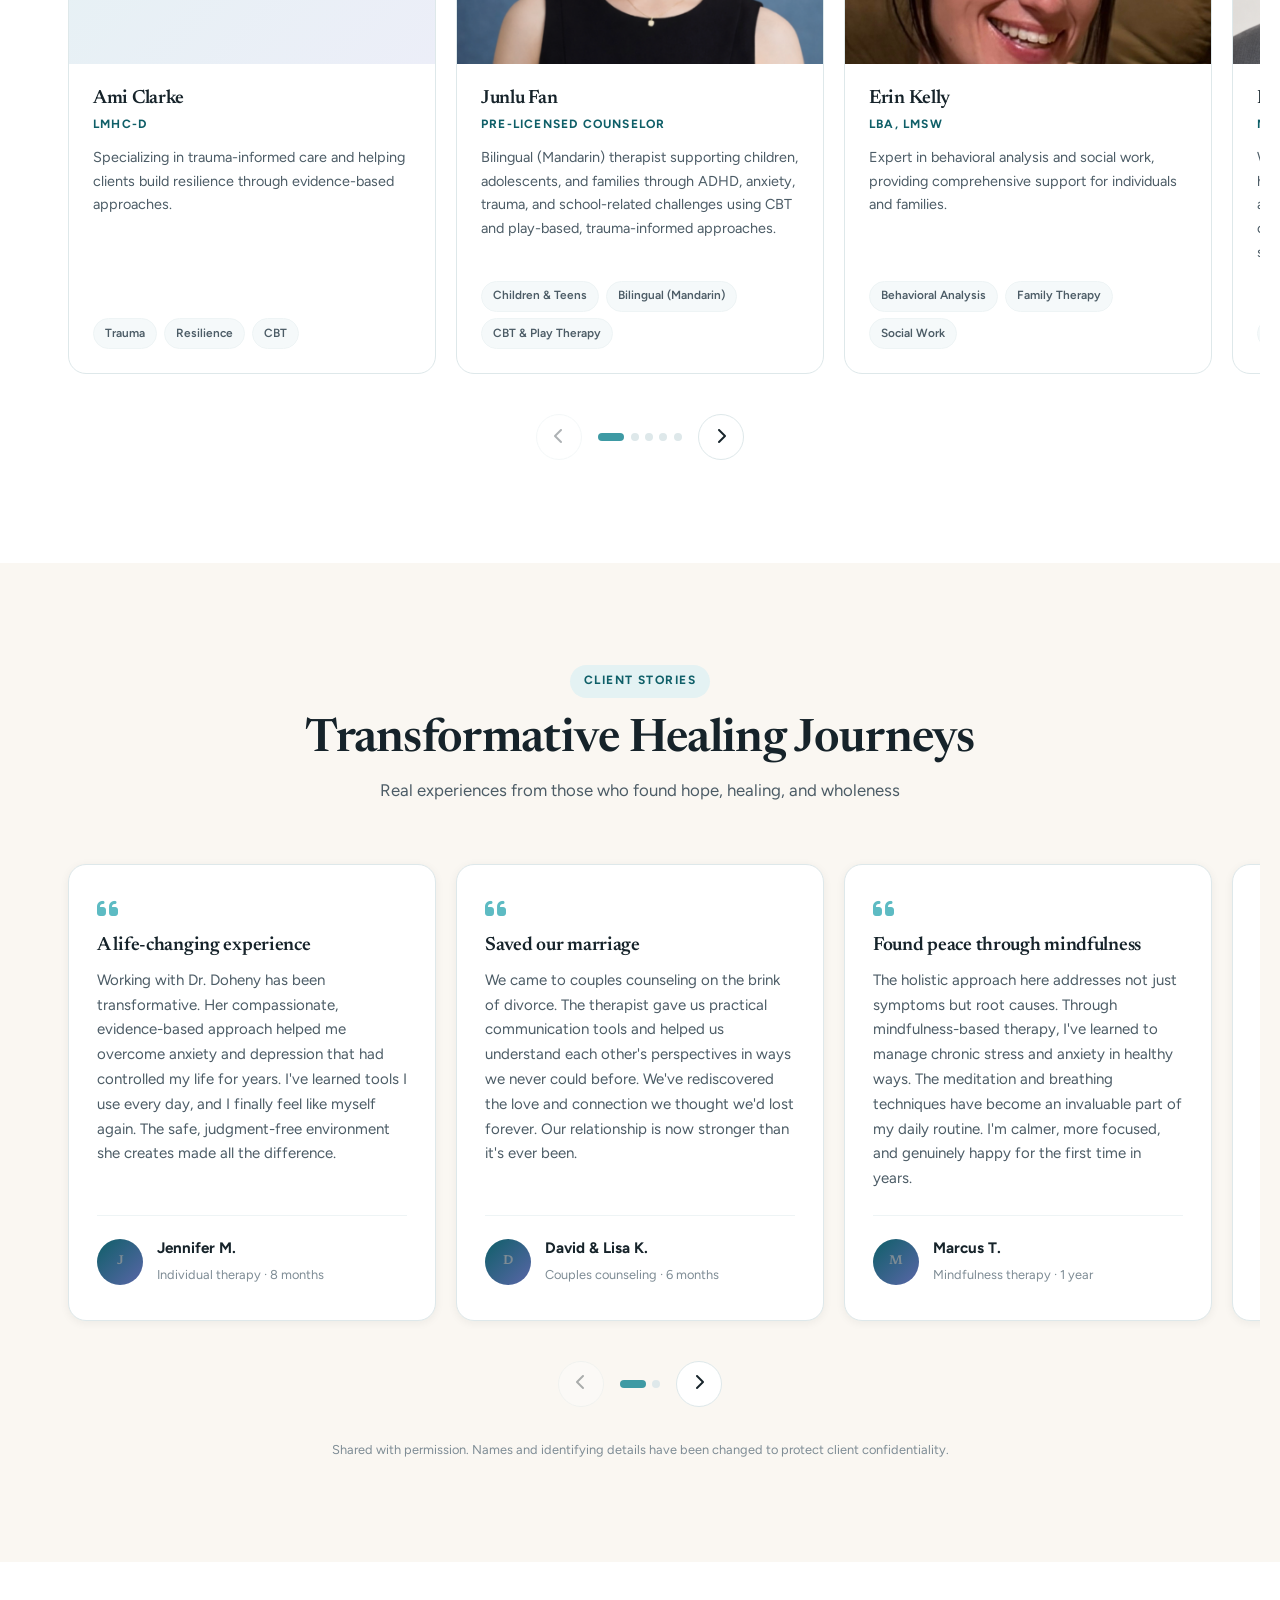
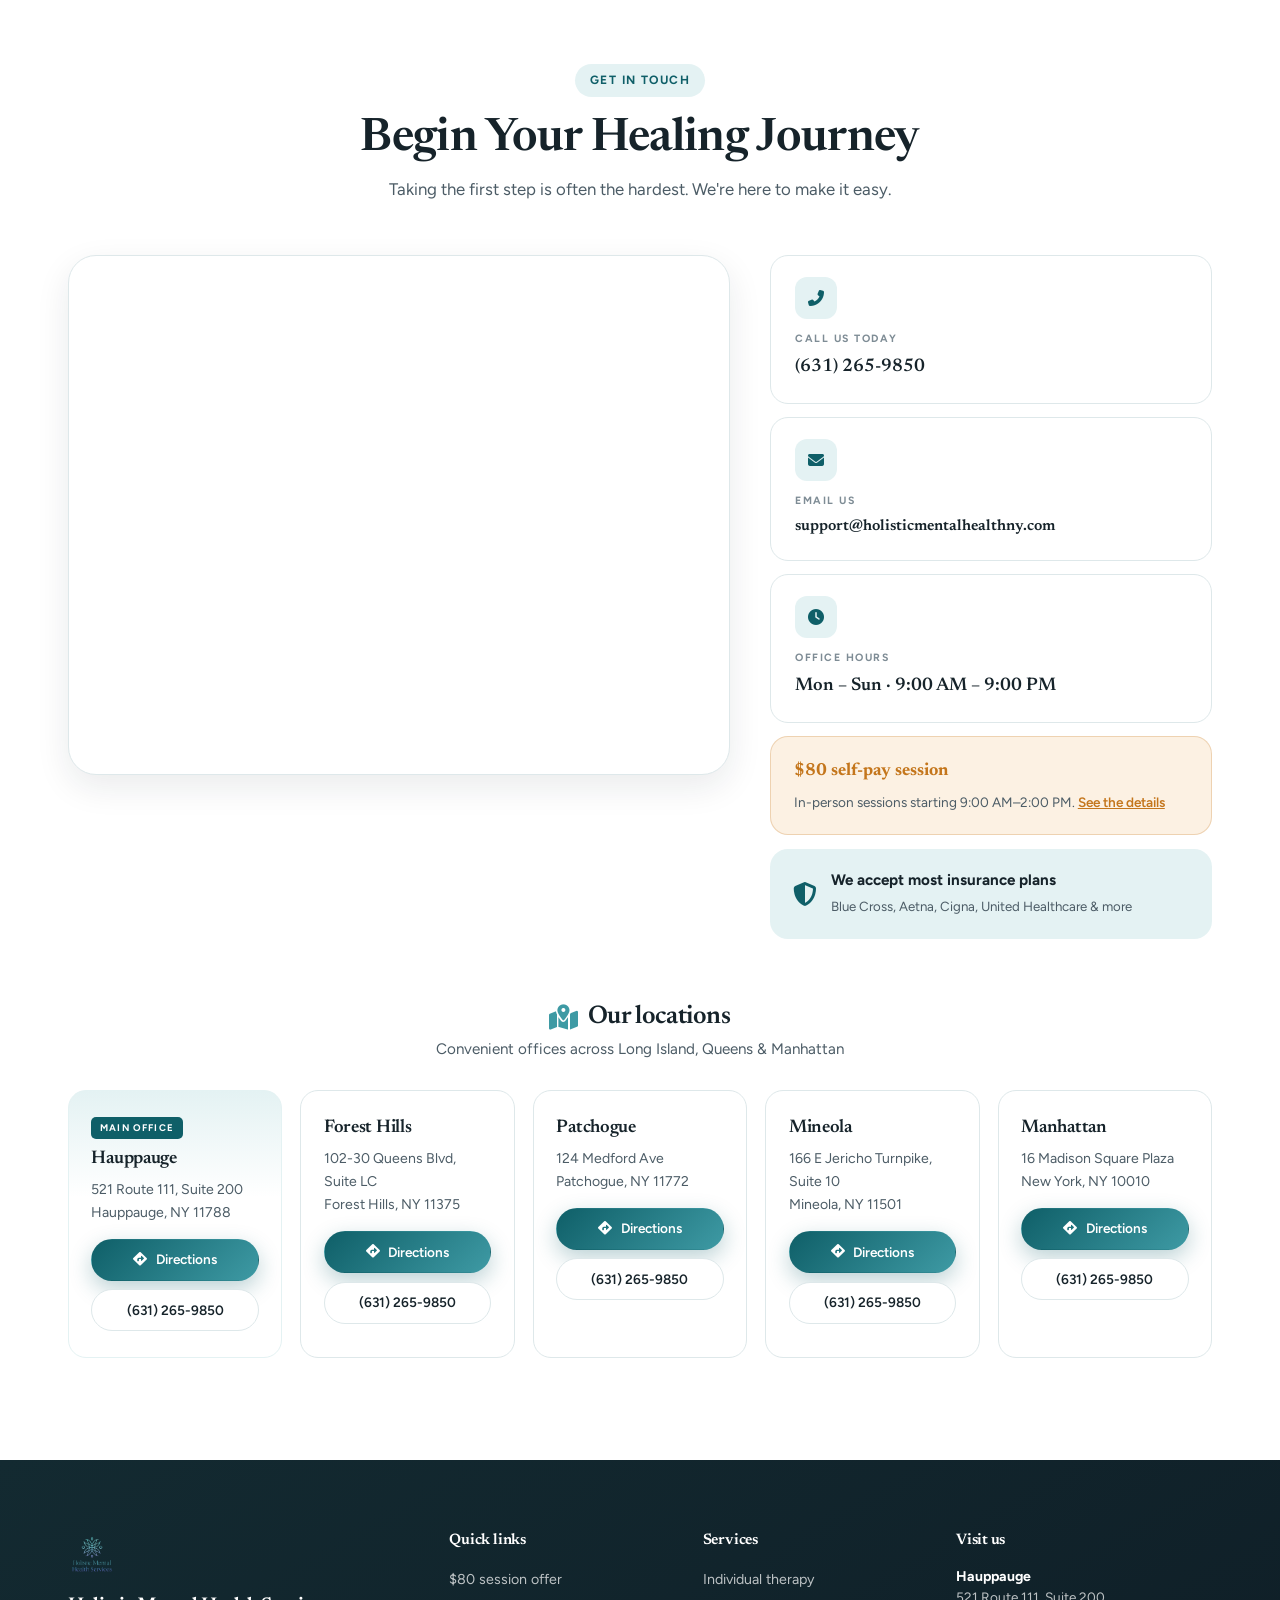
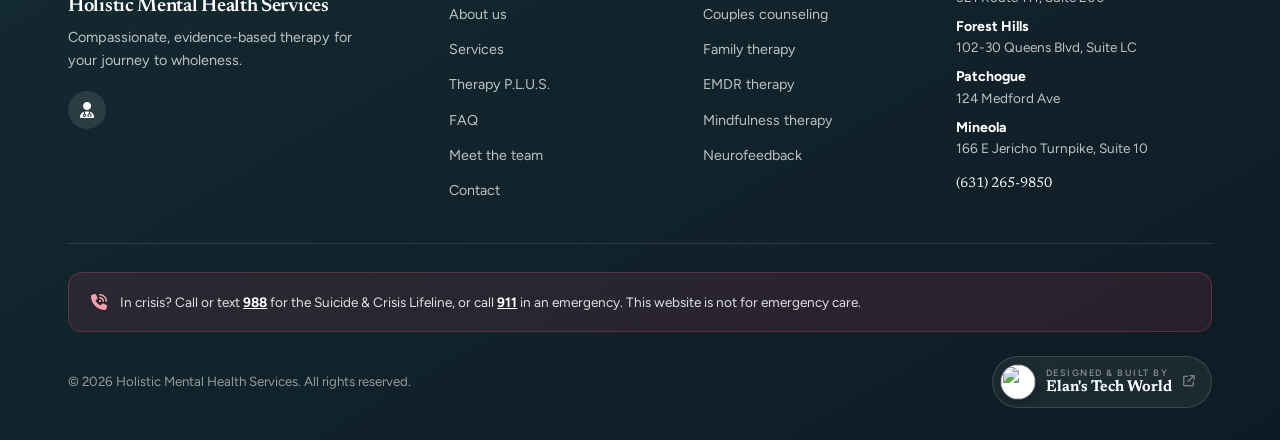
==== commit 15e6c496: "Revert: remove Medicaid from insurance list (Kristie: we don't take straight Medicaid) Co-Authored-B" ====
--- a/index.html
+++ b/index.html
@@ -183,7 +183,7 @@
   "@context": "https://schema.org",
   "@type": "FAQPage",
   "mainEntity": [
-    {"@type":"Question","name":"Do you accept insurance?","acceptedAnswer":{"@type":"Answer","text":"Yes, we accept most major insurance plans including Blue Cross Blue Shield, Aetna, Cigna, United Healthcare, Medicaid, and more. We recommend calling us to verify your specific insurance coverage."}},
+    {"@type":"Question","name":"Do you accept insurance?","acceptedAnswer":{"@type":"Answer","text":"Yes, we accept most major insurance plans including Blue Cross Blue Shield, Aetna, Cigna, United Healthcare, and more. We recommend calling us to verify your specific insurance coverage."}},
     {"@type":"Question","name":"Do you offer telehealth or online therapy?","acceptedAnswer":{"@type":"Answer","text":"Yes, we offer secure telehealth therapy sessions for all our services. You can receive quality mental health care from the comfort of your home anywhere in New York State."}},
     {"@type":"Question","name":"What types of therapy do you provide?","acceptedAnswer":{"@type":"Answer","text":"We provide individual therapy, couples counseling, family therapy, EMDR therapy, cognitive behavioral therapy (CBT), mindfulness-based therapy, neurofeedback, and group therapy for concerns including anxiety, depression, trauma, and relationship issues."}},
     {"@type":"Question","name":"Where are your office locations?","acceptedAnswer":{"@type":"Answer","text":"We have five locations across Long Island, Queens, and Manhattan: Hauppauge (main office), Forest Hills, Patchogue, Mineola, and Manhattan (16 Madison Square Plaza)."}},
@@ -924,7 +924,7 @@
         <summary>Do you accept my insurance?</summary>
         <div class="faq-answer">
           <p>Yes, we accept most major insurance plans including:</p>
-          <div class="chip-grid"><span>Blue Cross Blue Shield</span><span>Aetna</span><span>Cigna</span><span>United Healthcare</span><span>Empire</span><span>Oxford</span><span>Medicaid</span><span>And more</span></div>
+          <div class="chip-grid"><span>Blue Cross Blue Shield</span><span>Aetna</span><span>Cigna</span><span>United Healthcare</span><span>Empire</span><span>Oxford</span><span>And more</span></div>
           <p>We recommend calling us at <strong>(631) 265-9850</strong> to verify your specific plan coverage before your first appointment. Our staff will help determine your benefits, copay, and any out-of-pocket costs.</p>
         </div>
       </details>
@@ -1336,7 +1336,7 @@
         </div>
         <div class="contact-insurance">
           <i class="fas fa-shield-alt" aria-hidden="true"></i>
-          <div><strong>We accept most insurance plans</strong><span>Blue Cross, Aetna, Cigna, United Healthcare, Medicaid &amp; more</span></div>
+          <div><strong>We accept most insurance plans</strong><span>Blue Cross, Aetna, Cigna, United Healthcare &amp; more</span></div>
         </div>
       </aside>
     </div>
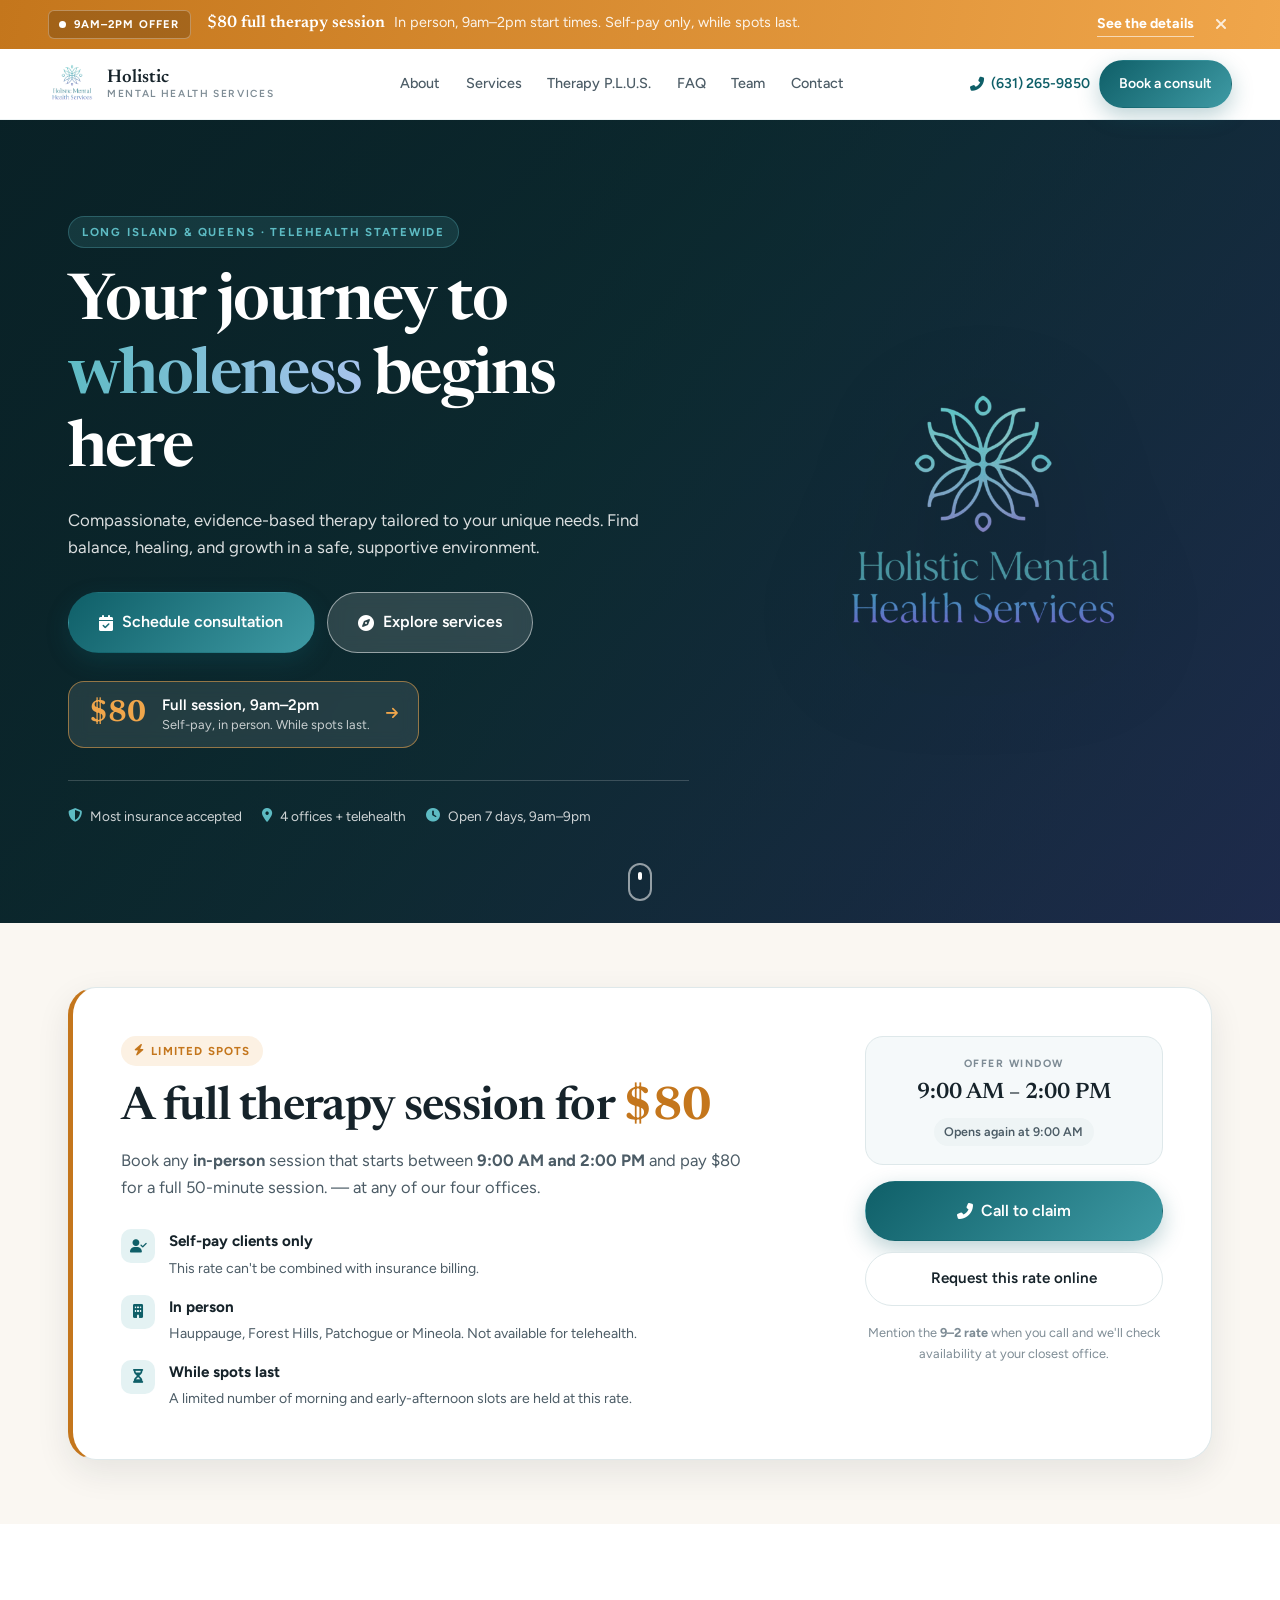
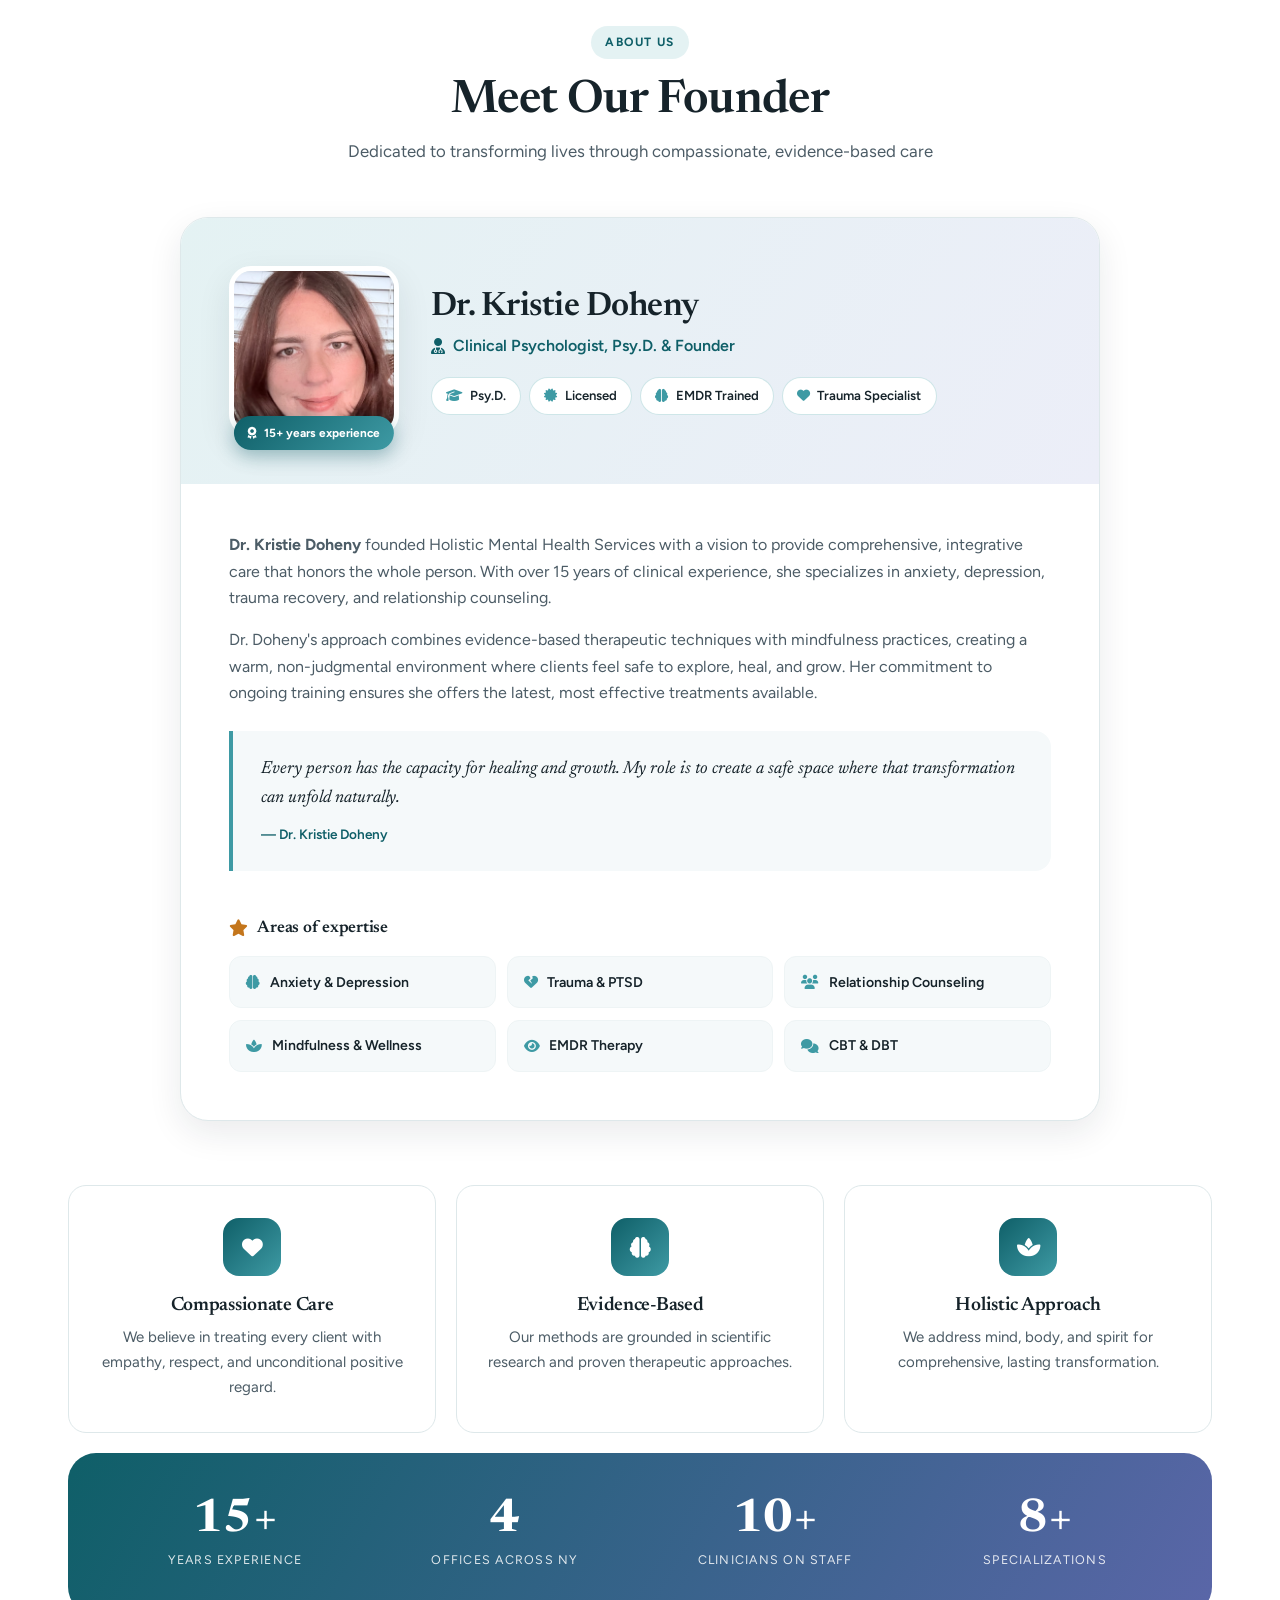
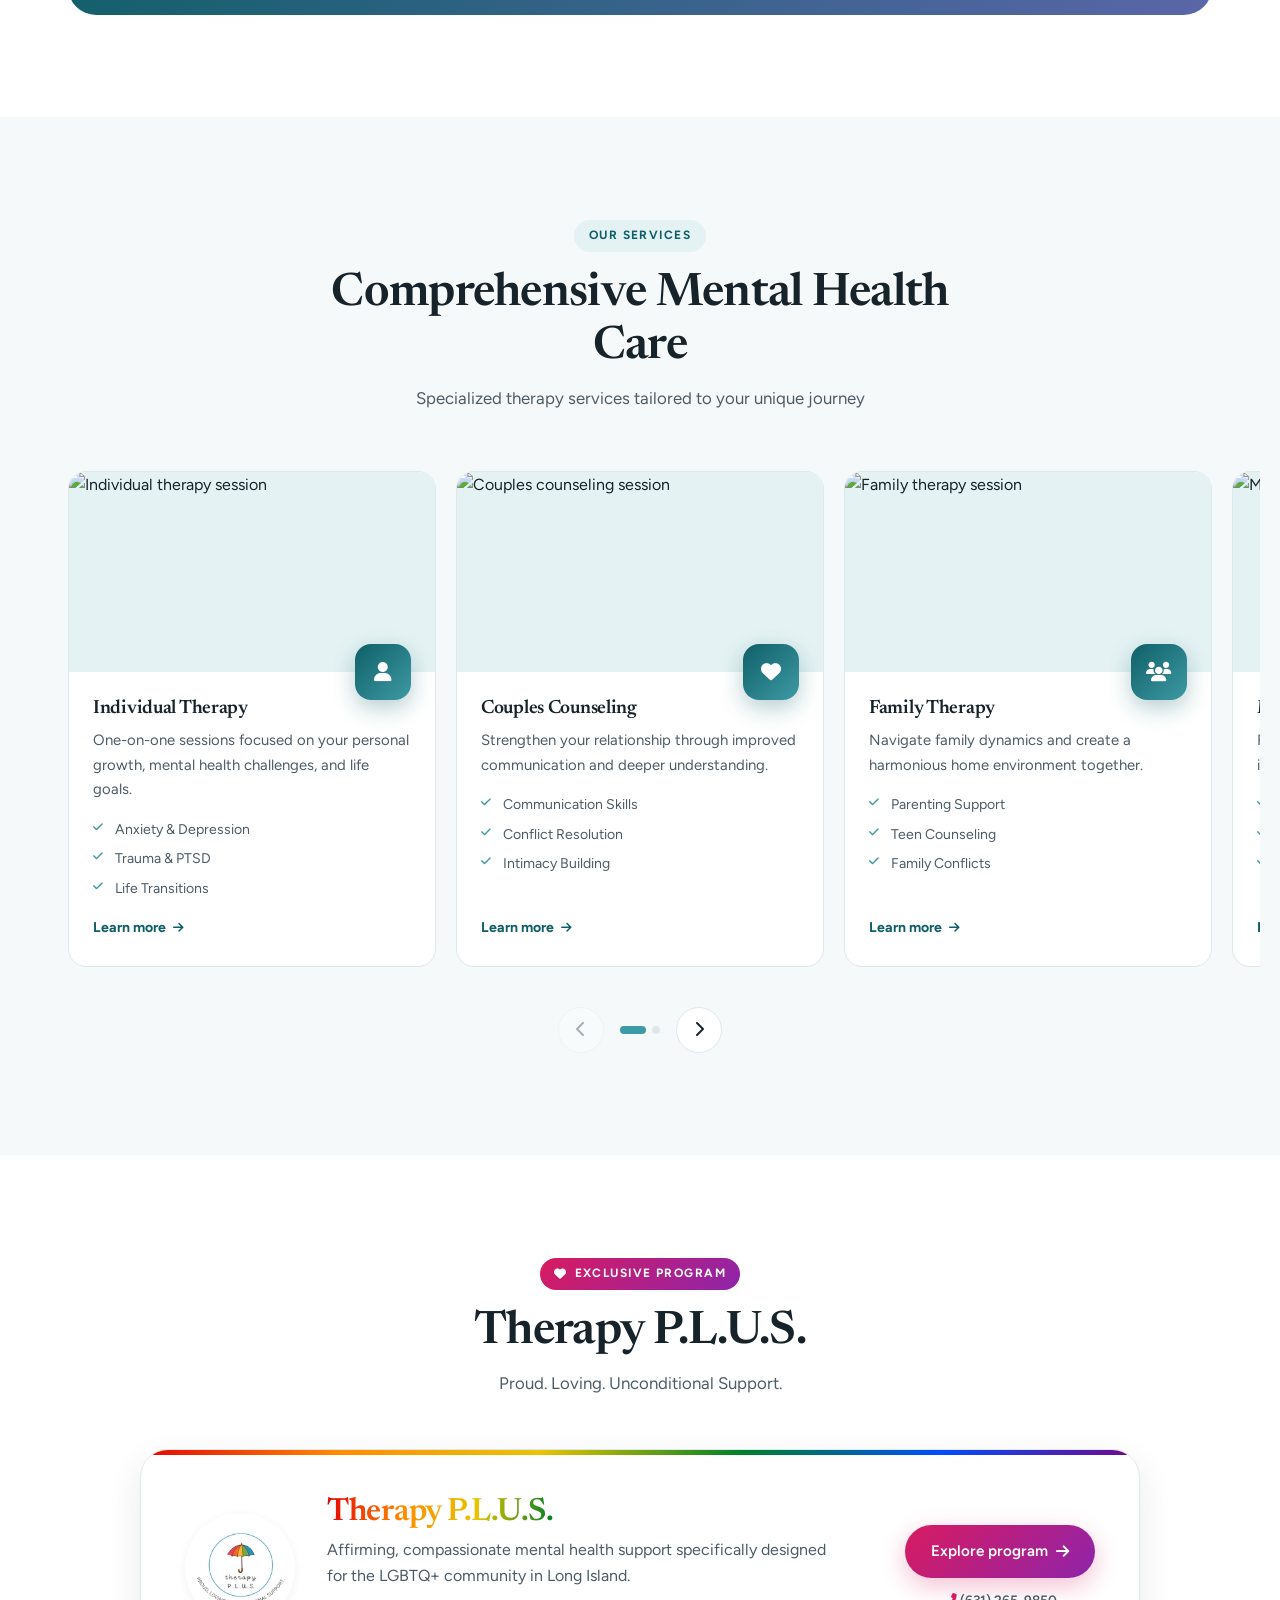
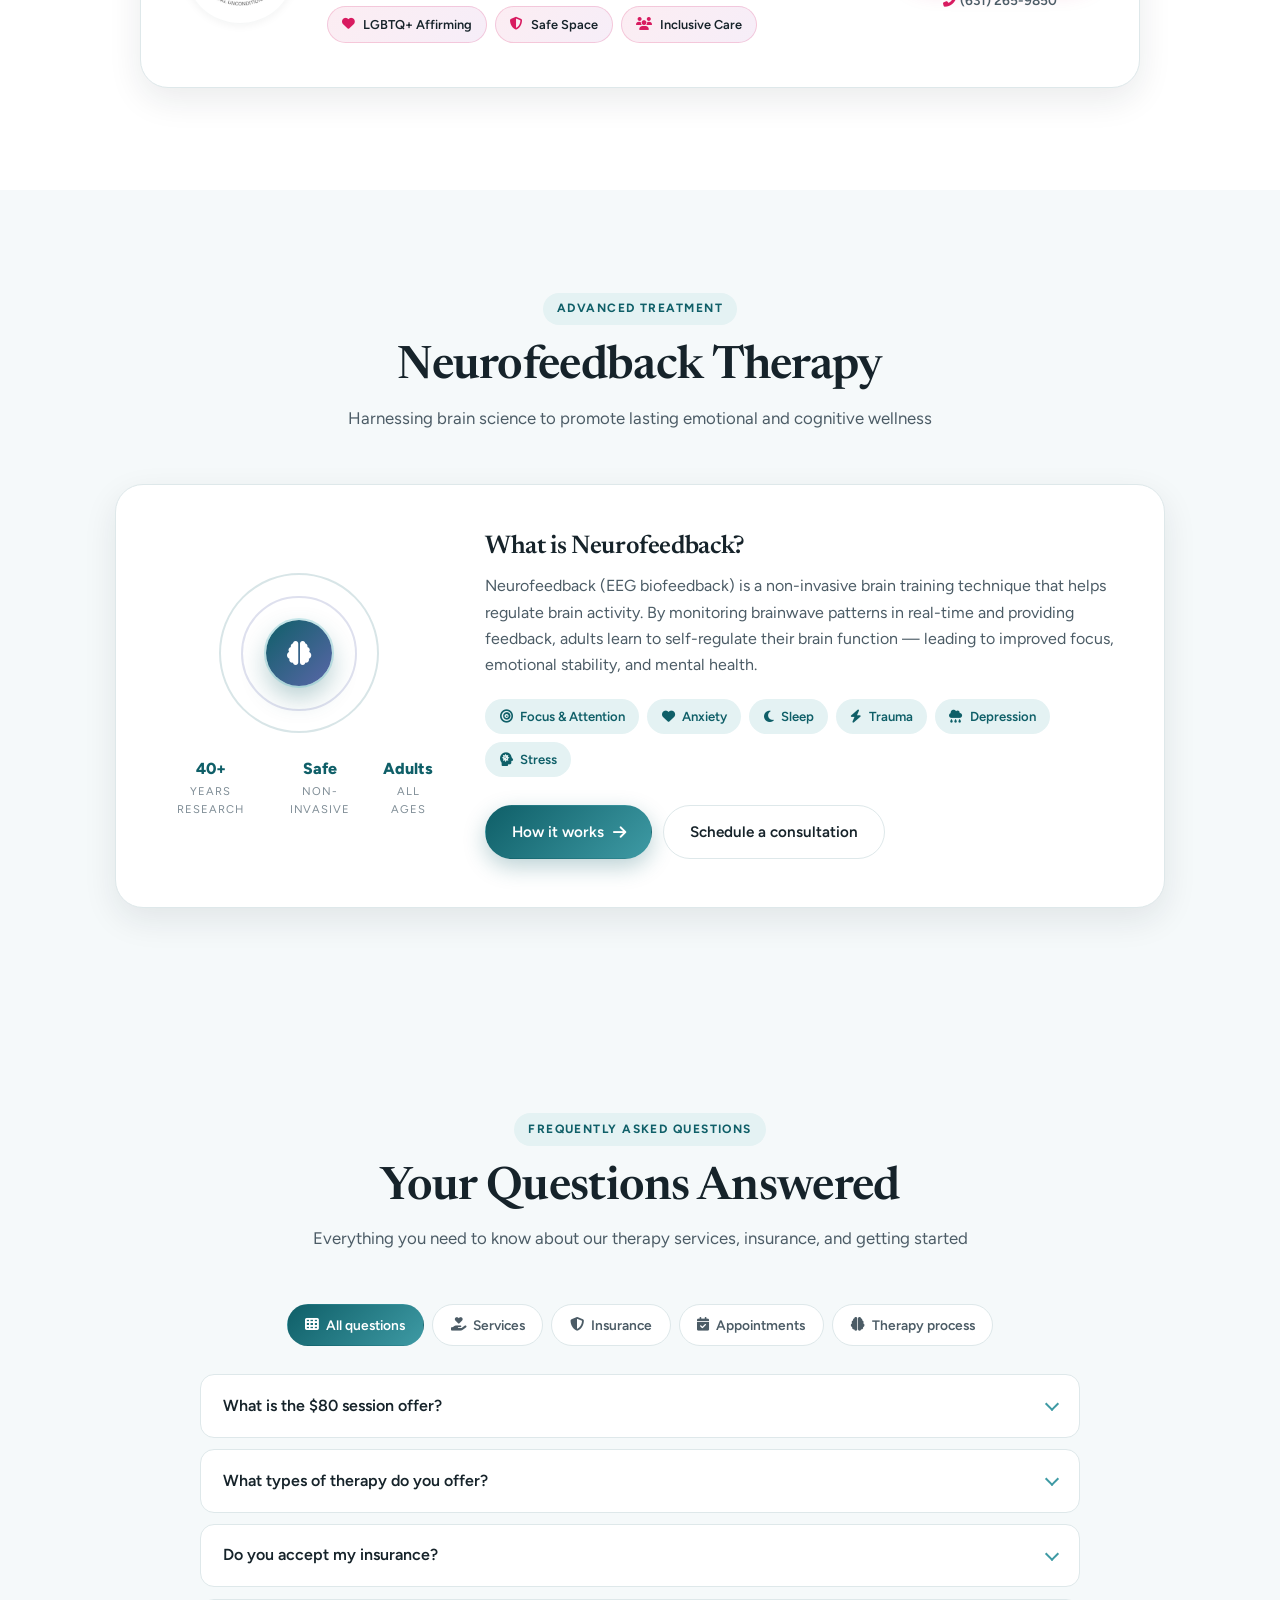
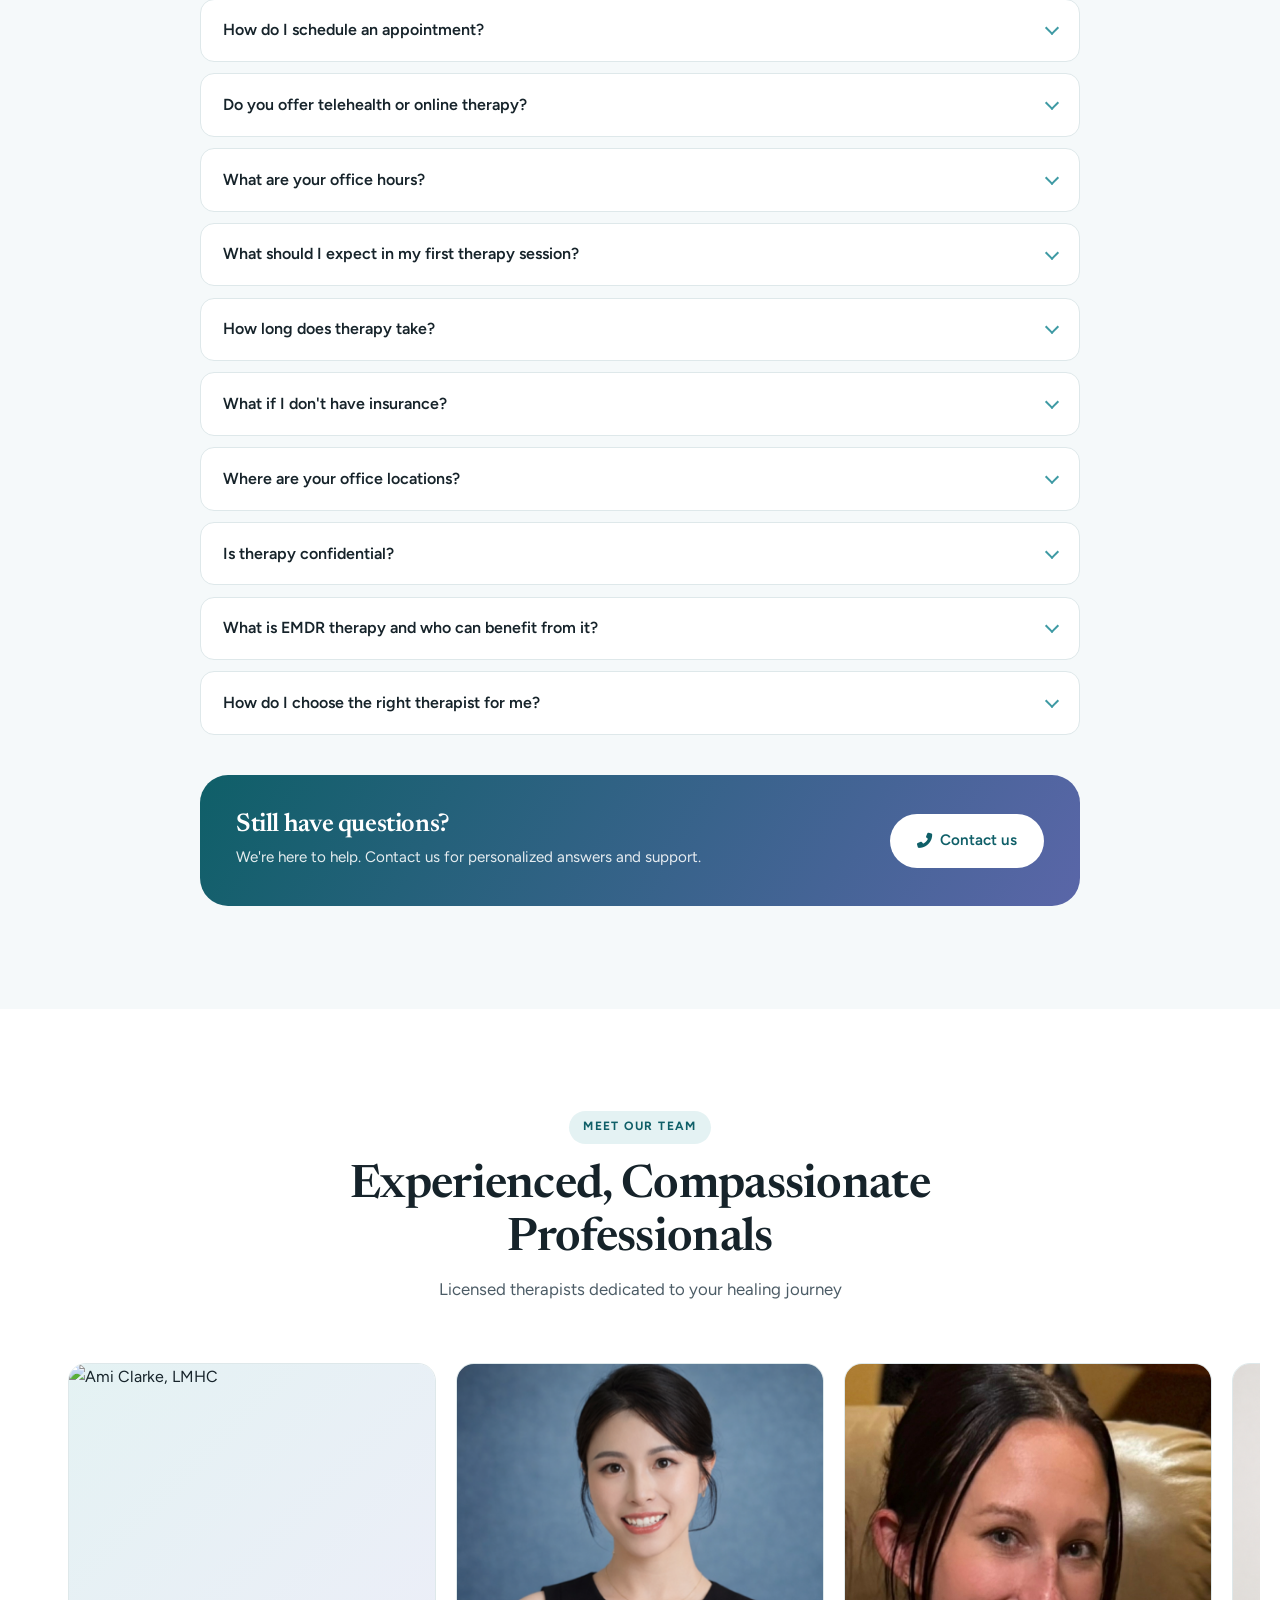
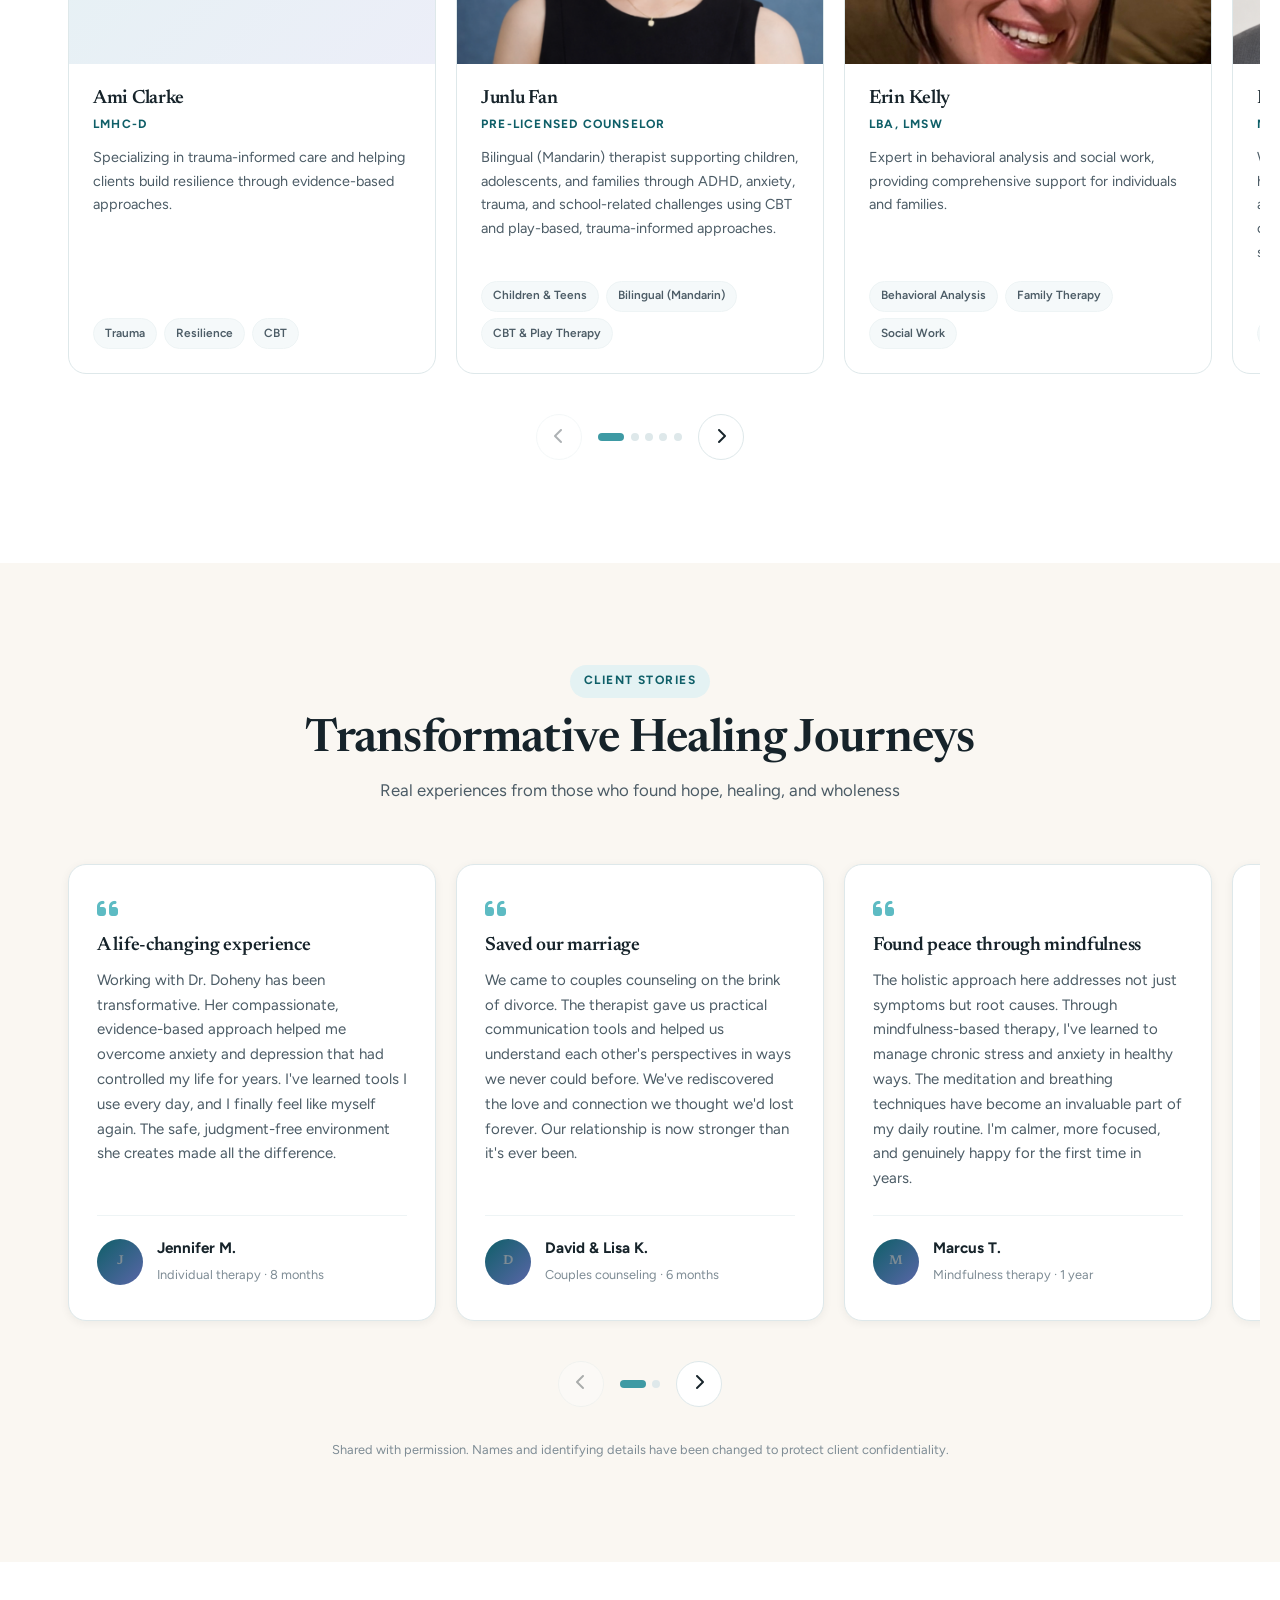
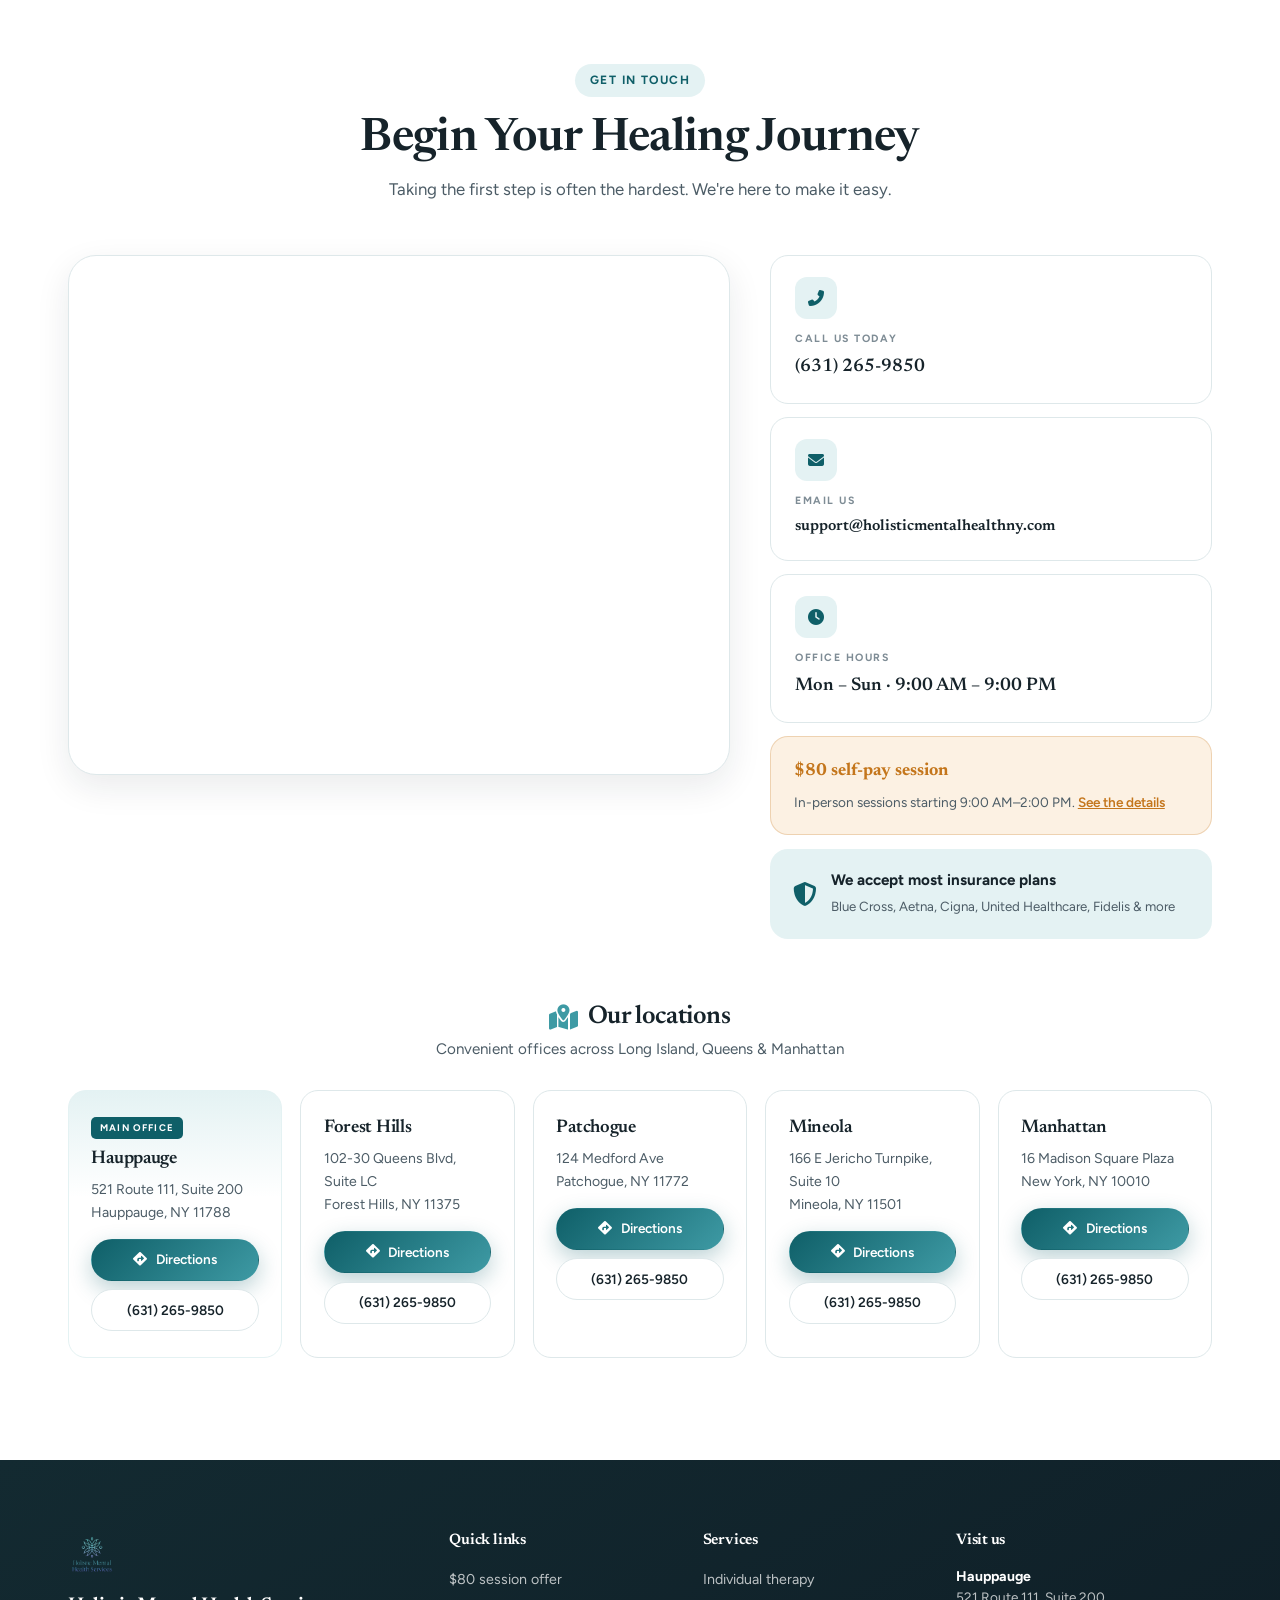
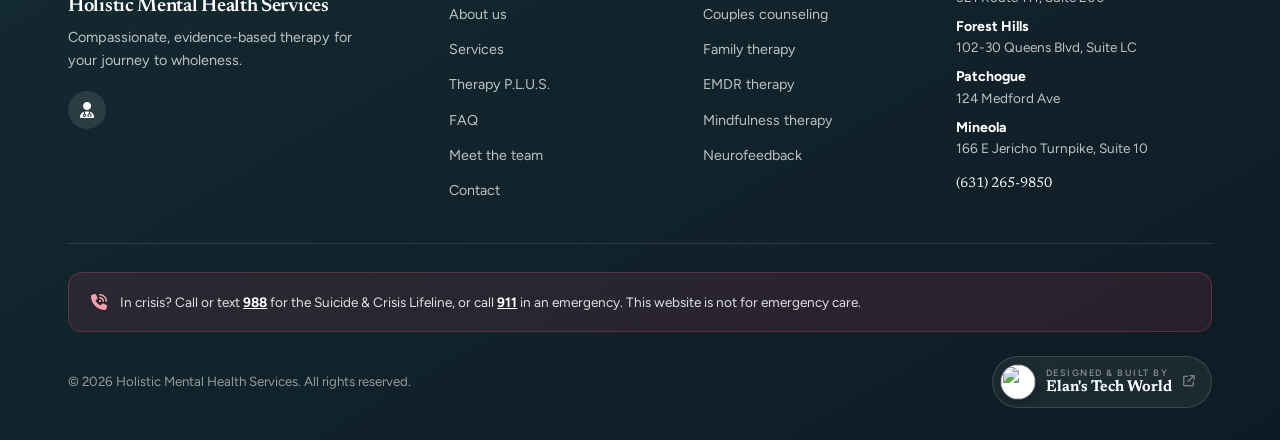
==== commit cad9ec58: "Insurance: add Fidelis Care (confirmed by Kristie via Elan, Nov 9) Co-Authored-By: Claude Opus 5.5 <" ====
--- a/index.html
+++ b/index.html
@@ -183,7 +183,7 @@
   "@context": "https://schema.org",
   "@type": "FAQPage",
   "mainEntity": [
-    {"@type":"Question","name":"Do you accept insurance?","acceptedAnswer":{"@type":"Answer","text":"Yes, we accept most major insurance plans including Blue Cross Blue Shield, Aetna, Cigna, United Healthcare, and more. We recommend calling us to verify your specific insurance coverage."}},
+    {"@type":"Question","name":"Do you accept insurance?","acceptedAnswer":{"@type":"Answer","text":"Yes, we accept most major insurance plans including Blue Cross Blue Shield, Aetna, Cigna, United Healthcare, Fidelis Care, and more. We recommend calling us to verify your specific insurance coverage."}},
     {"@type":"Question","name":"Do you offer telehealth or online therapy?","acceptedAnswer":{"@type":"Answer","text":"Yes, we offer secure telehealth therapy sessions for all our services. You can receive quality mental health care from the comfort of your home anywhere in New York State."}},
     {"@type":"Question","name":"What types of therapy do you provide?","acceptedAnswer":{"@type":"Answer","text":"We provide individual therapy, couples counseling, family therapy, EMDR therapy, cognitive behavioral therapy (CBT), mindfulness-based therapy, neurofeedback, and group therapy for concerns including anxiety, depression, trauma, and relationship issues."}},
     {"@type":"Question","name":"Where are your office locations?","acceptedAnswer":{"@type":"Answer","text":"We have five locations across Long Island, Queens, and Manhattan: Hauppauge (main office), Forest Hills, Patchogue, Mineola, and Manhattan (16 Madison Square Plaza)."}},
@@ -924,7 +924,7 @@
         <summary>Do you accept my insurance?</summary>
         <div class="faq-answer">
           <p>Yes, we accept most major insurance plans including:</p>
-          <div class="chip-grid"><span>Blue Cross Blue Shield</span><span>Aetna</span><span>Cigna</span><span>United Healthcare</span><span>Empire</span><span>Oxford</span><span>And more</span></div>
+          <div class="chip-grid"><span>Blue Cross Blue Shield</span><span>Aetna</span><span>Cigna</span><span>United Healthcare</span><span>Empire</span><span>Oxford</span><span>Fidelis Care</span><span>And more</span></div>
           <p>We recommend calling us at <strong>(631) 265-9850</strong> to verify your specific plan coverage before your first appointment. Our staff will help determine your benefits, copay, and any out-of-pocket costs.</p>
         </div>
       </details>
@@ -1336,7 +1336,7 @@
         </div>
         <div class="contact-insurance">
           <i class="fas fa-shield-alt" aria-hidden="true"></i>
-          <div><strong>We accept most insurance plans</strong><span>Blue Cross, Aetna, Cigna, United Healthcare &amp; more</span></div>
+          <div><strong>We accept most insurance plans</strong><span>Blue Cross, Aetna, Cigna, United Healthcare, Fidelis &amp; more</span></div>
         </div>
       </aside>
     </div>
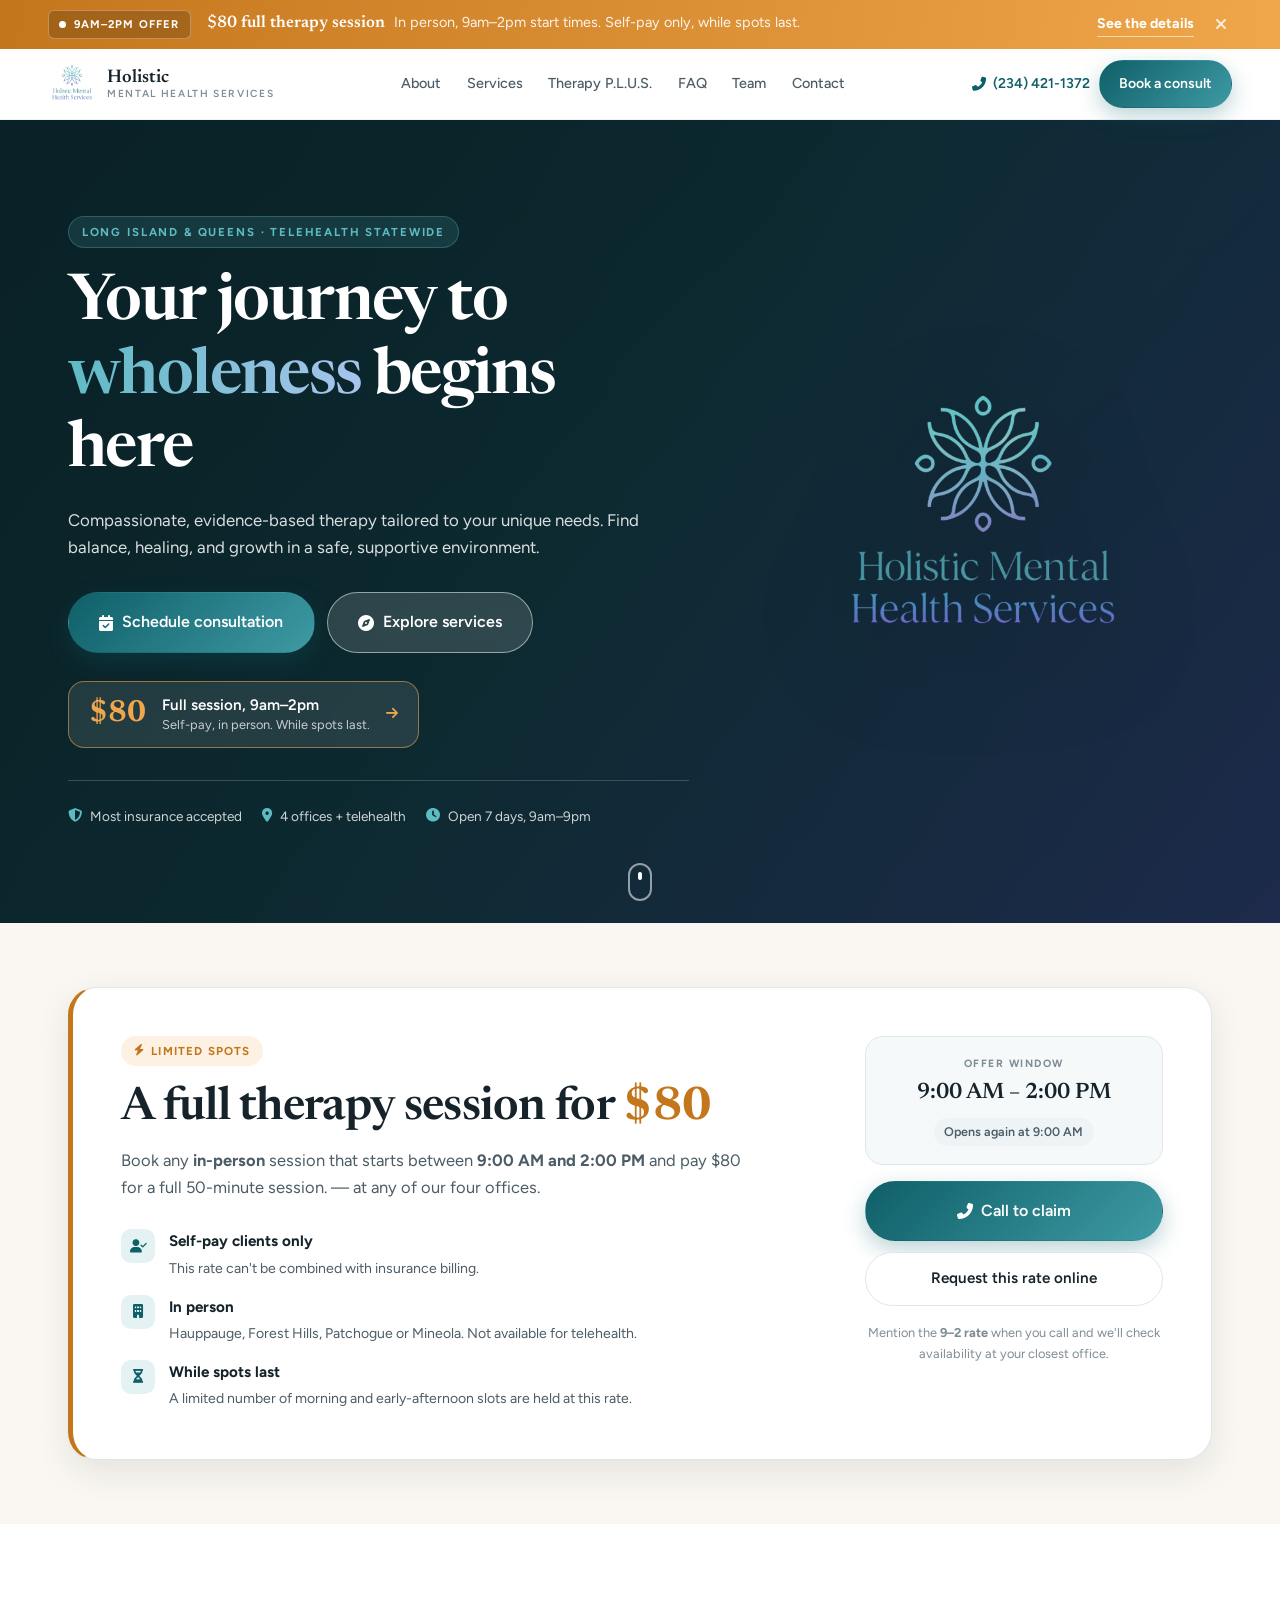
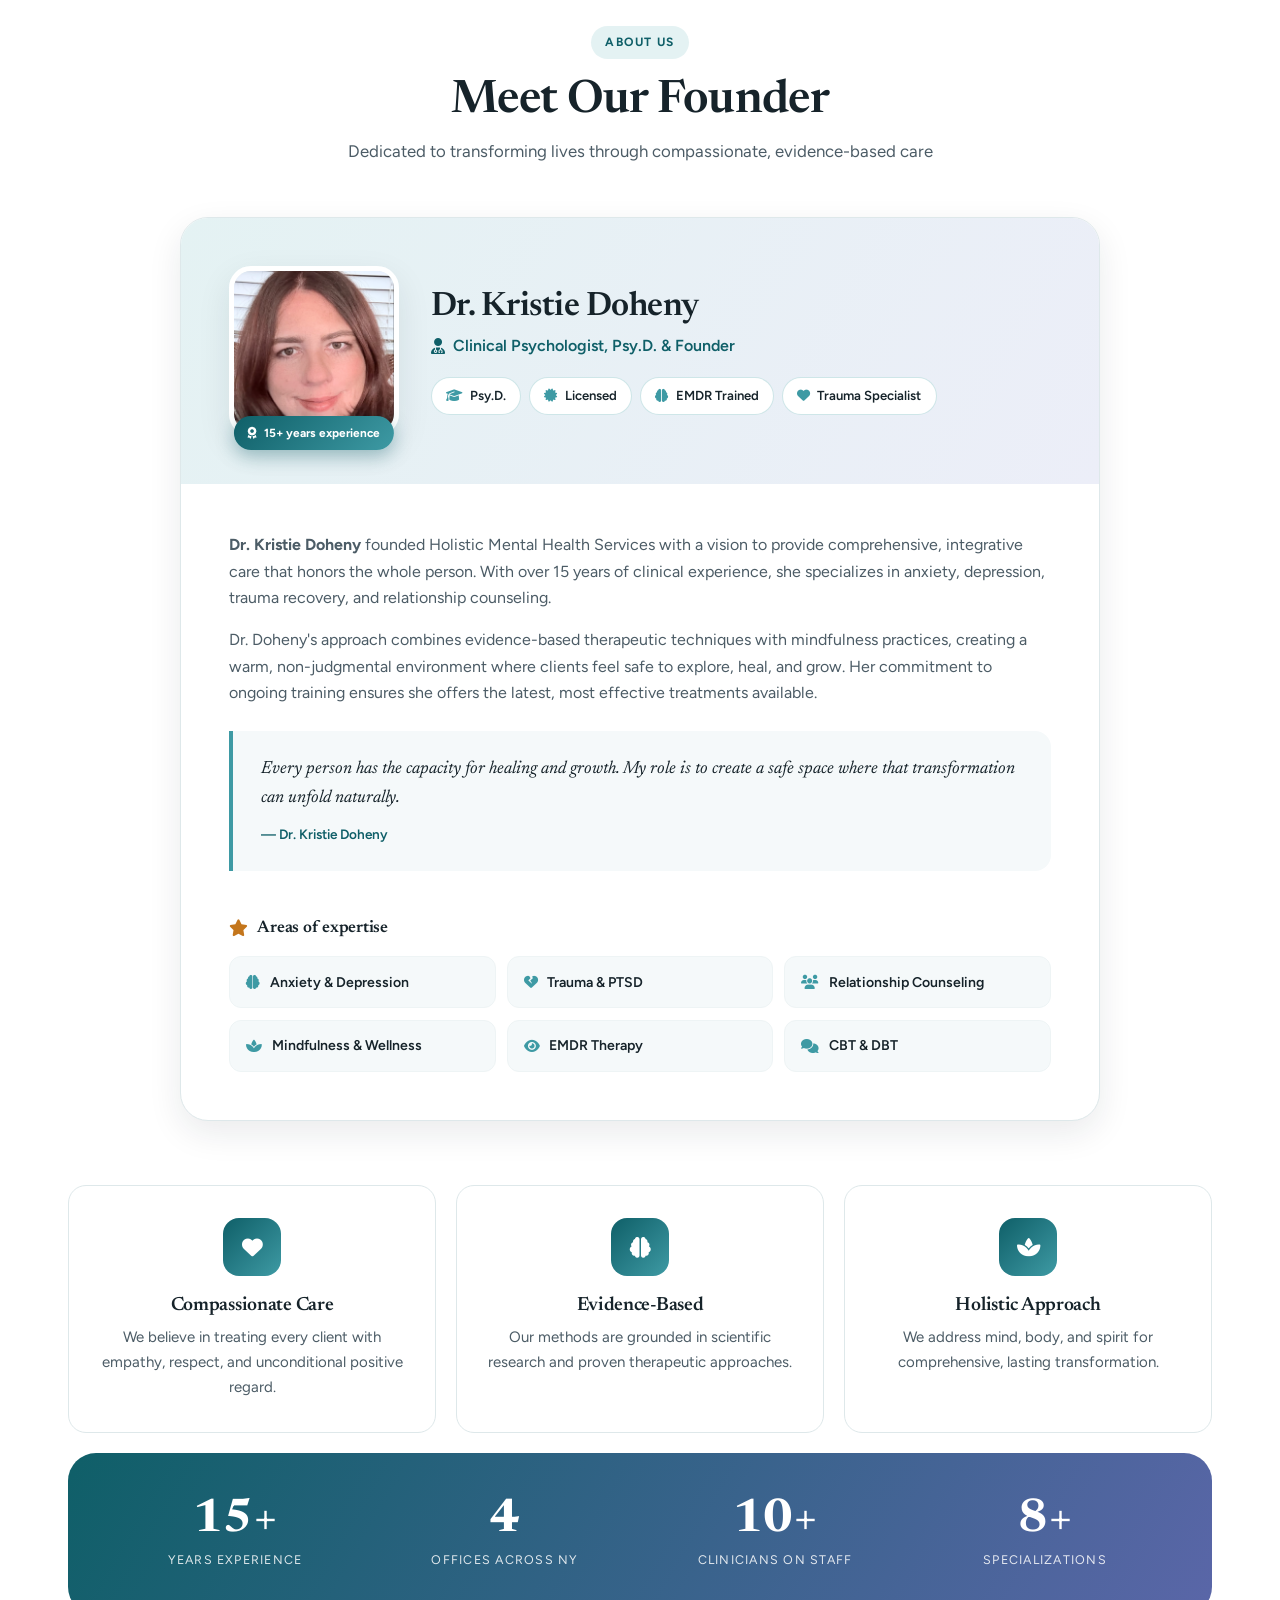
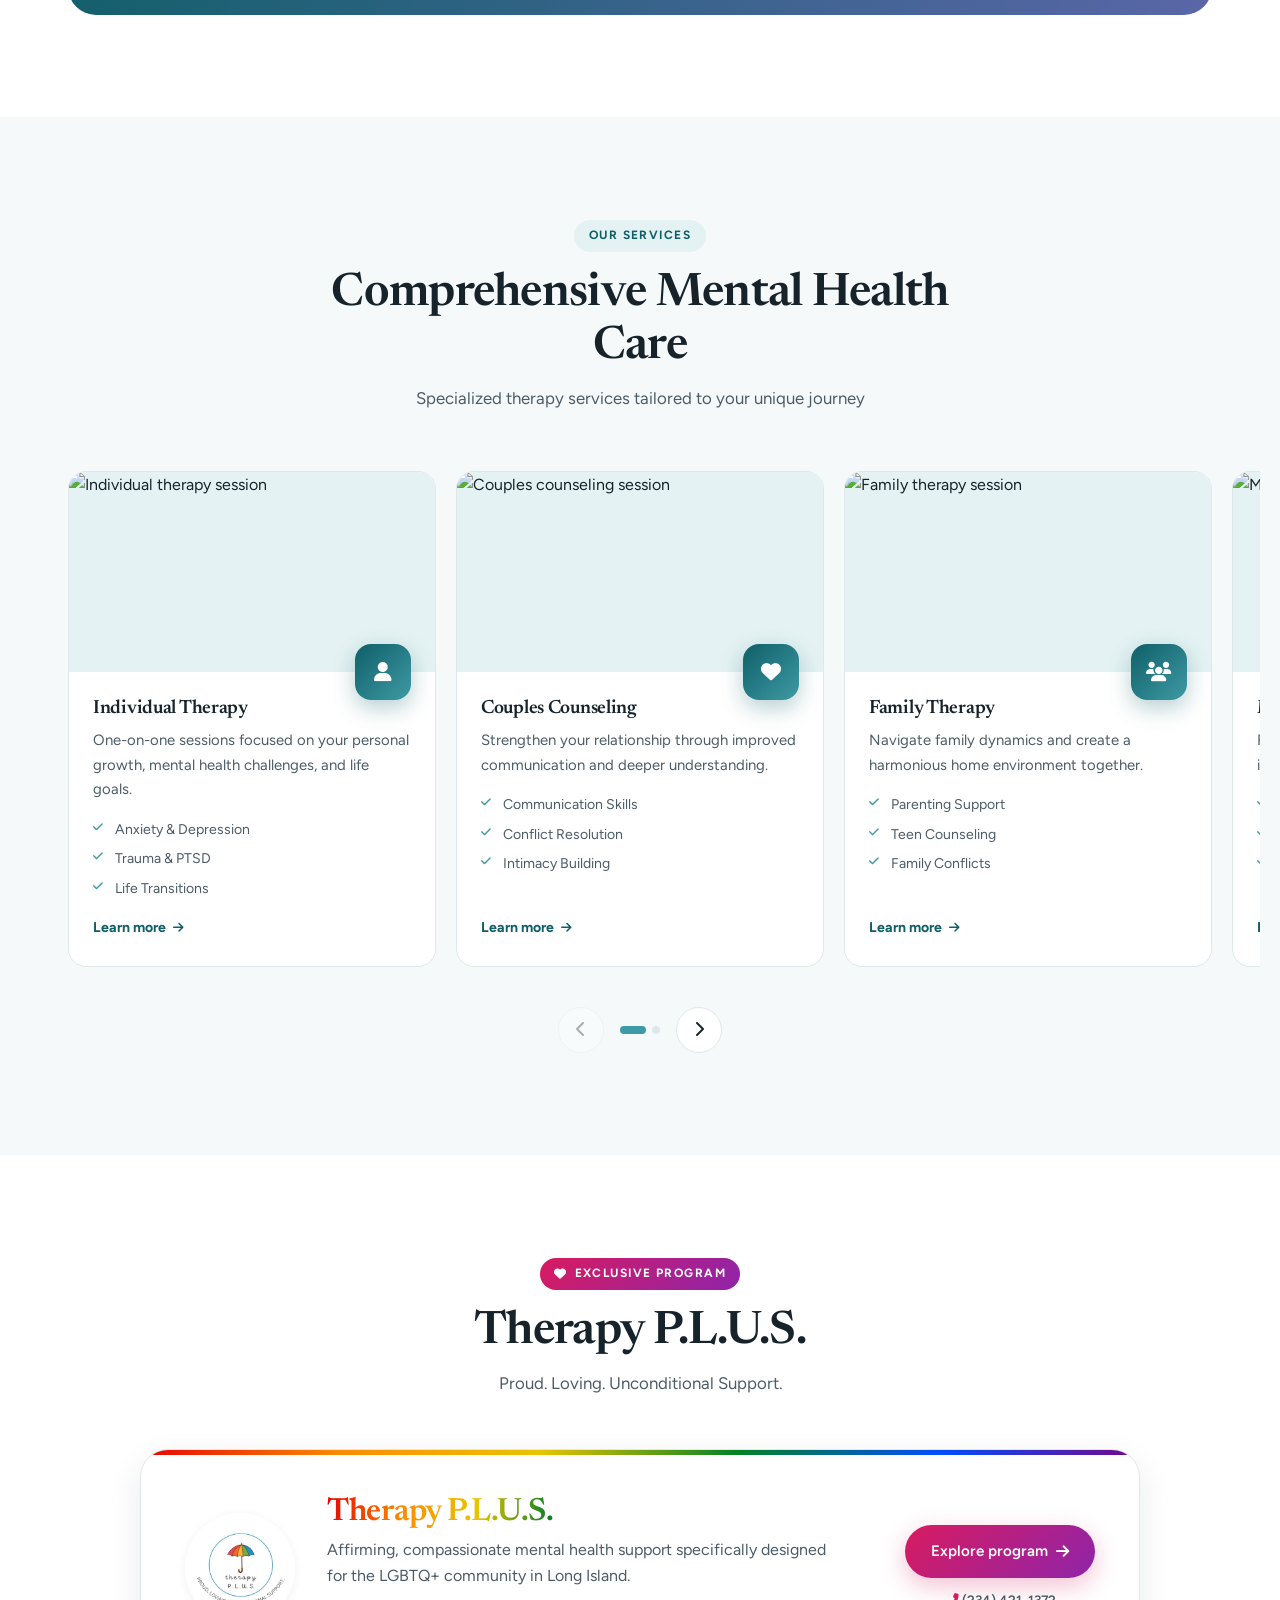
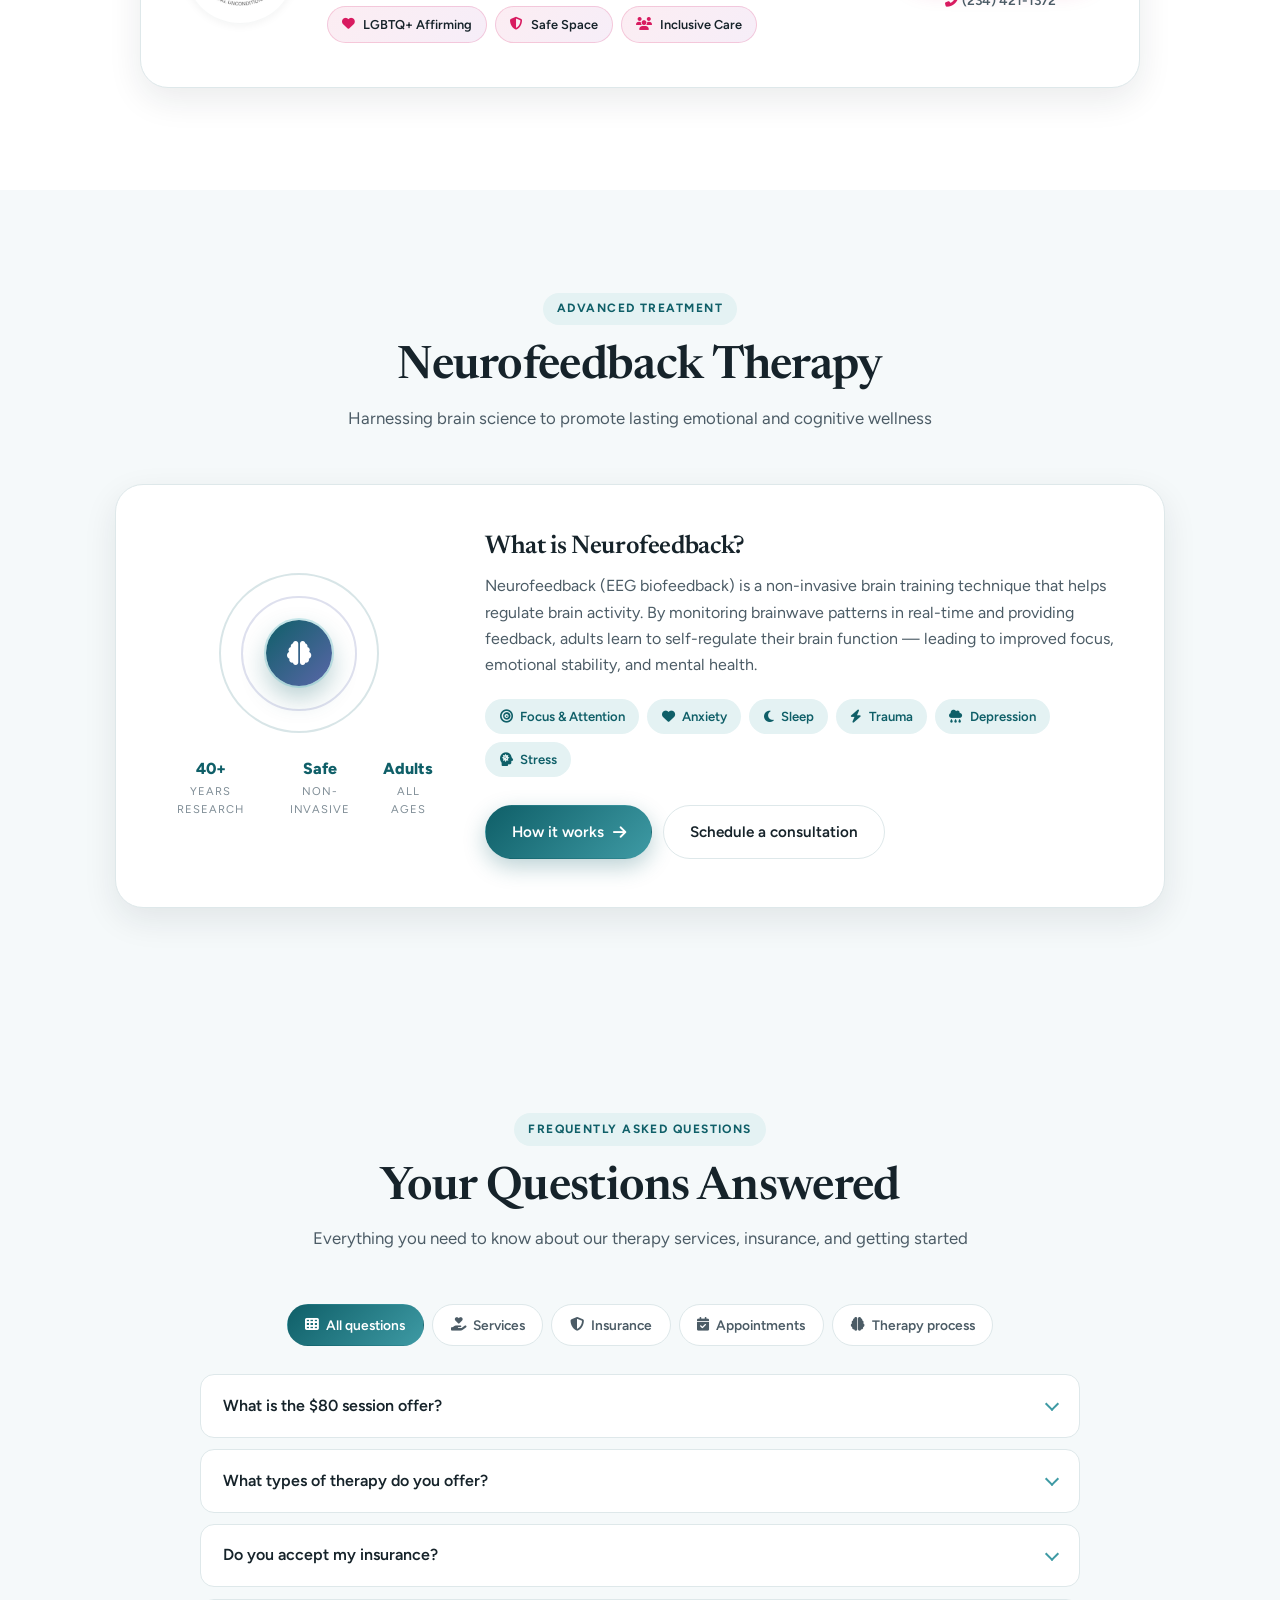
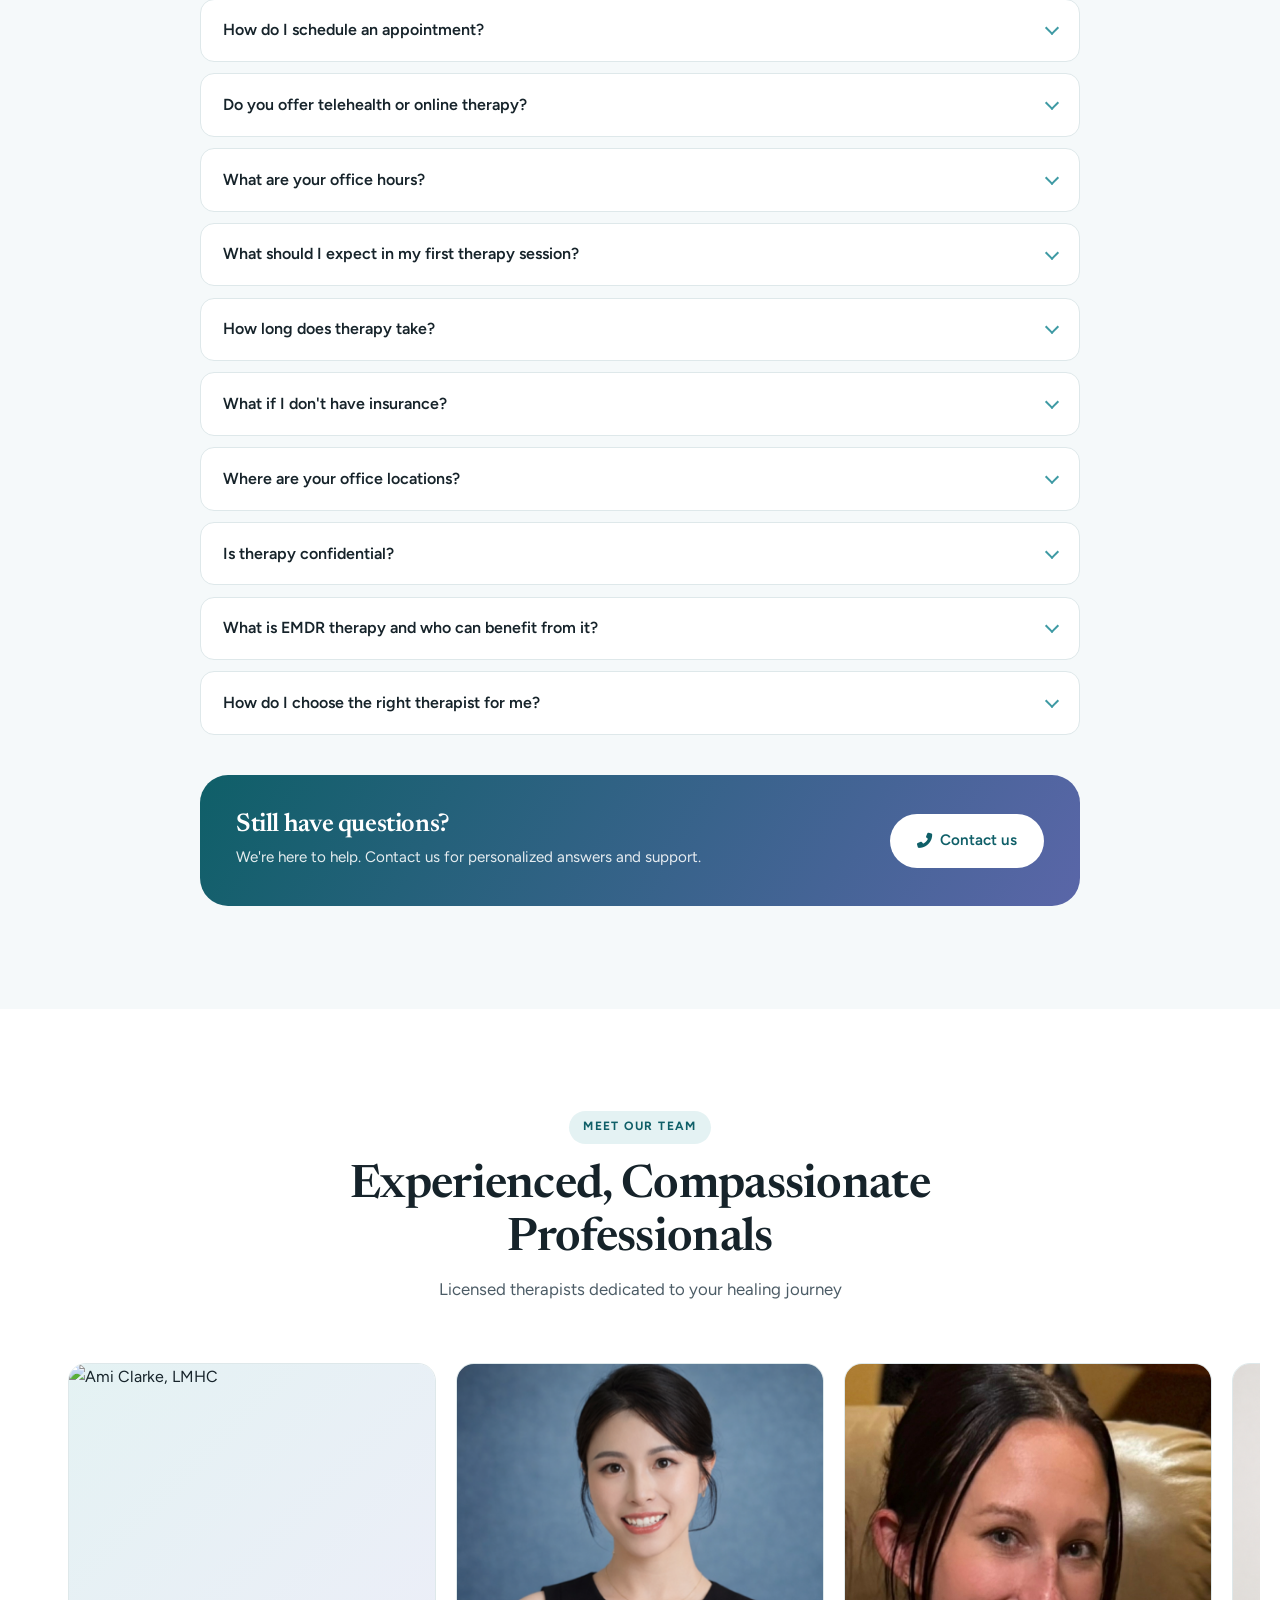
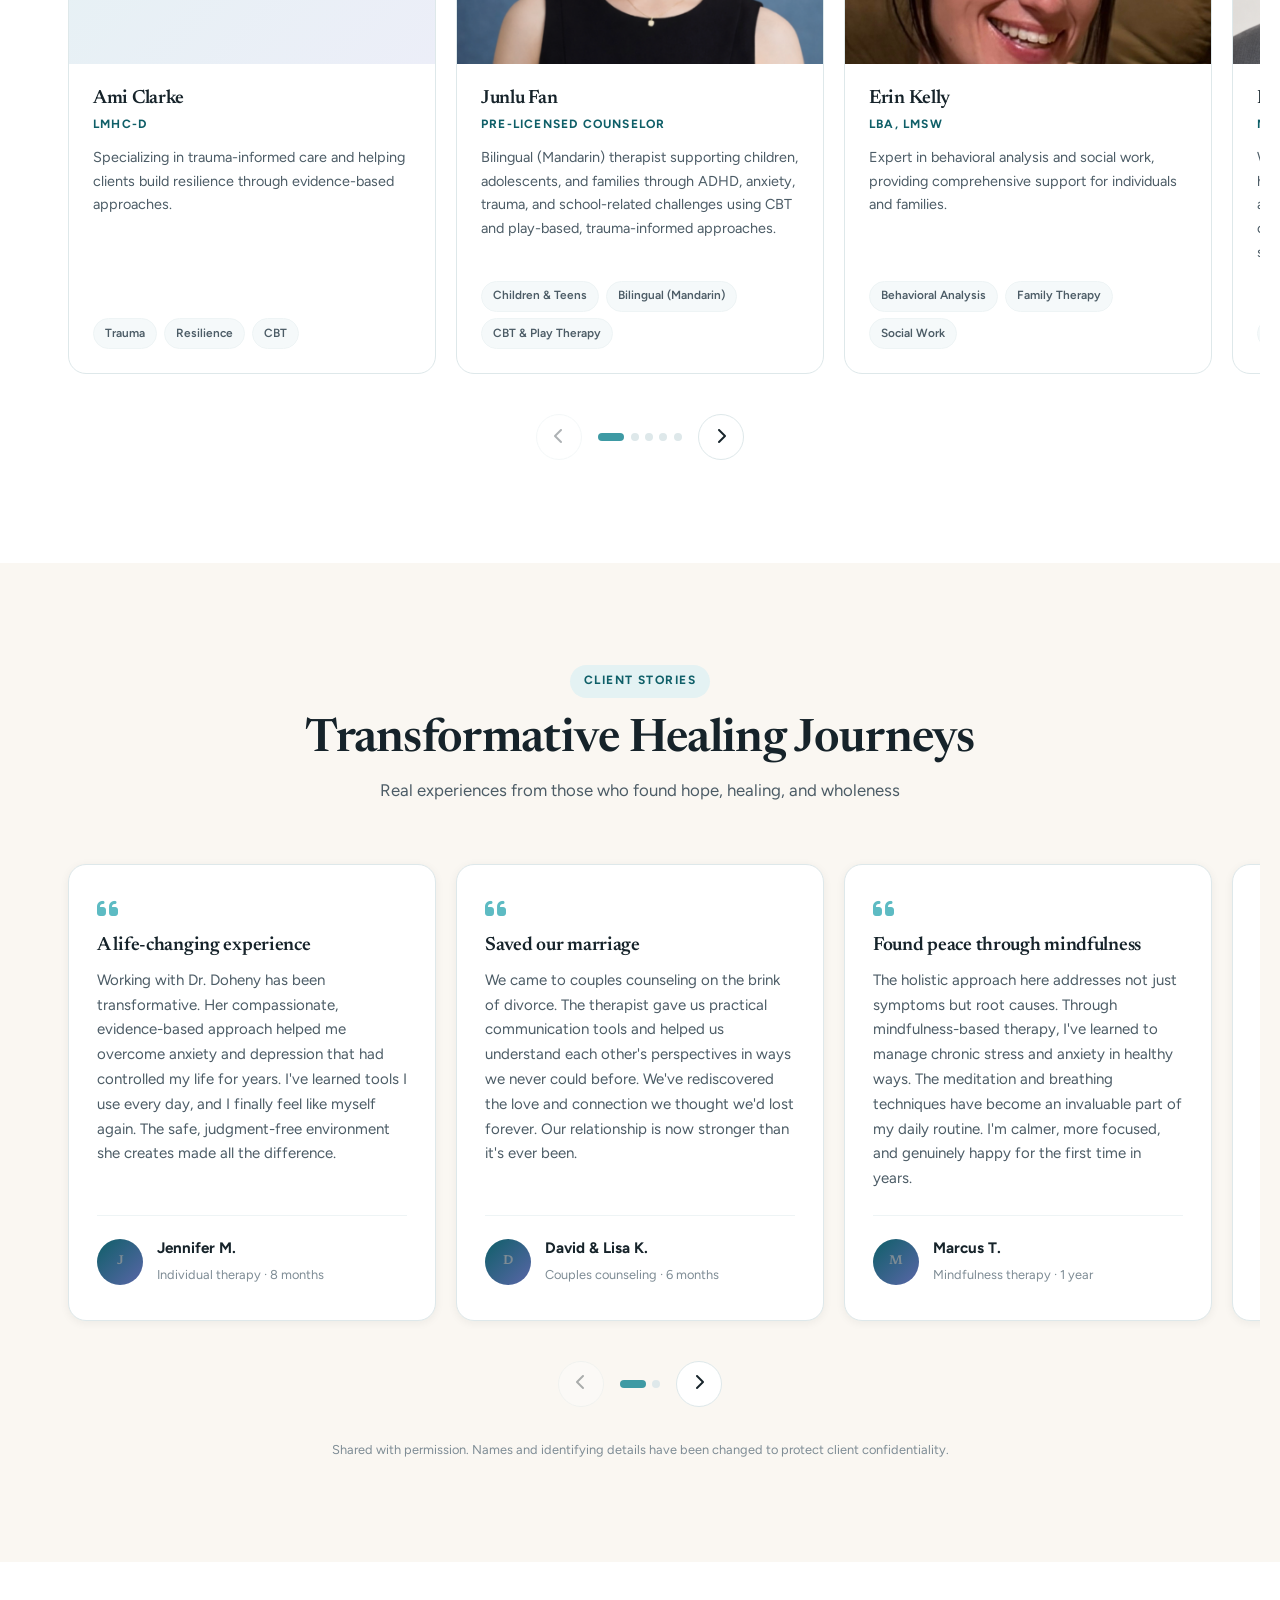
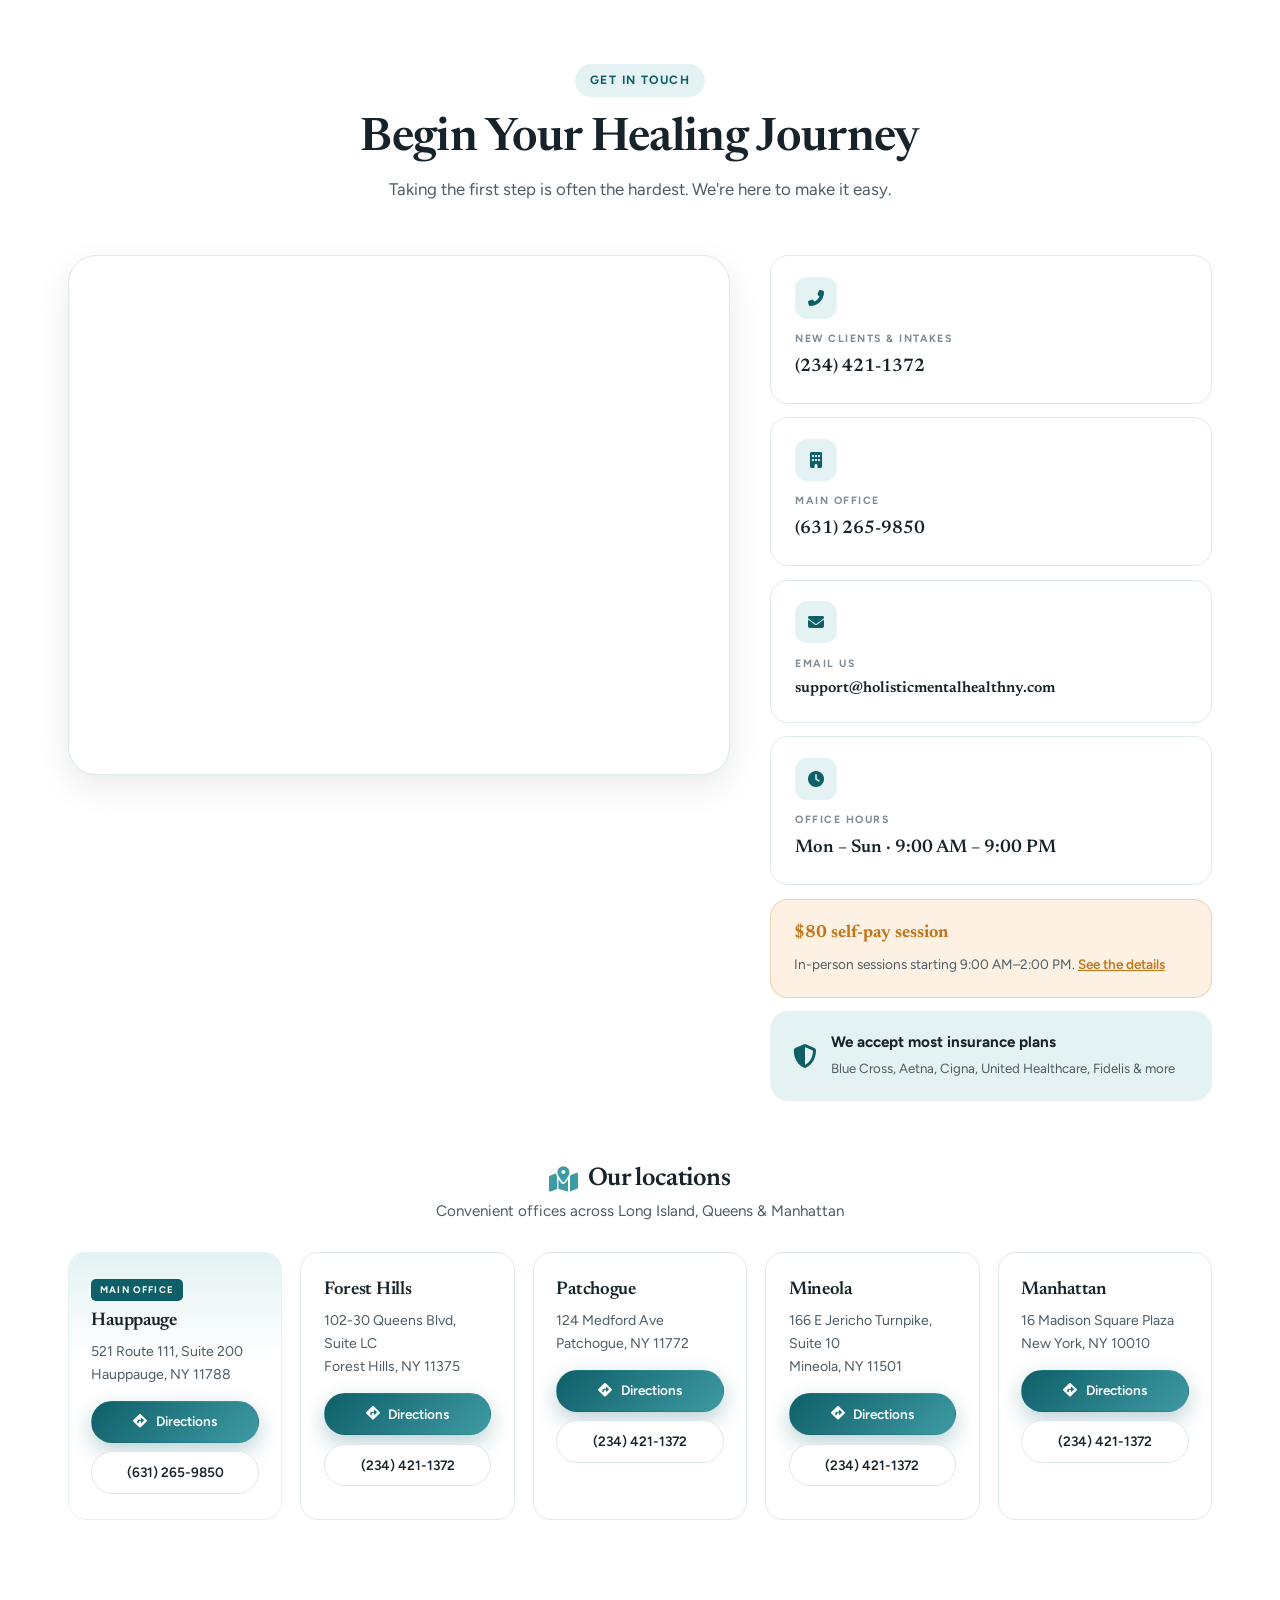
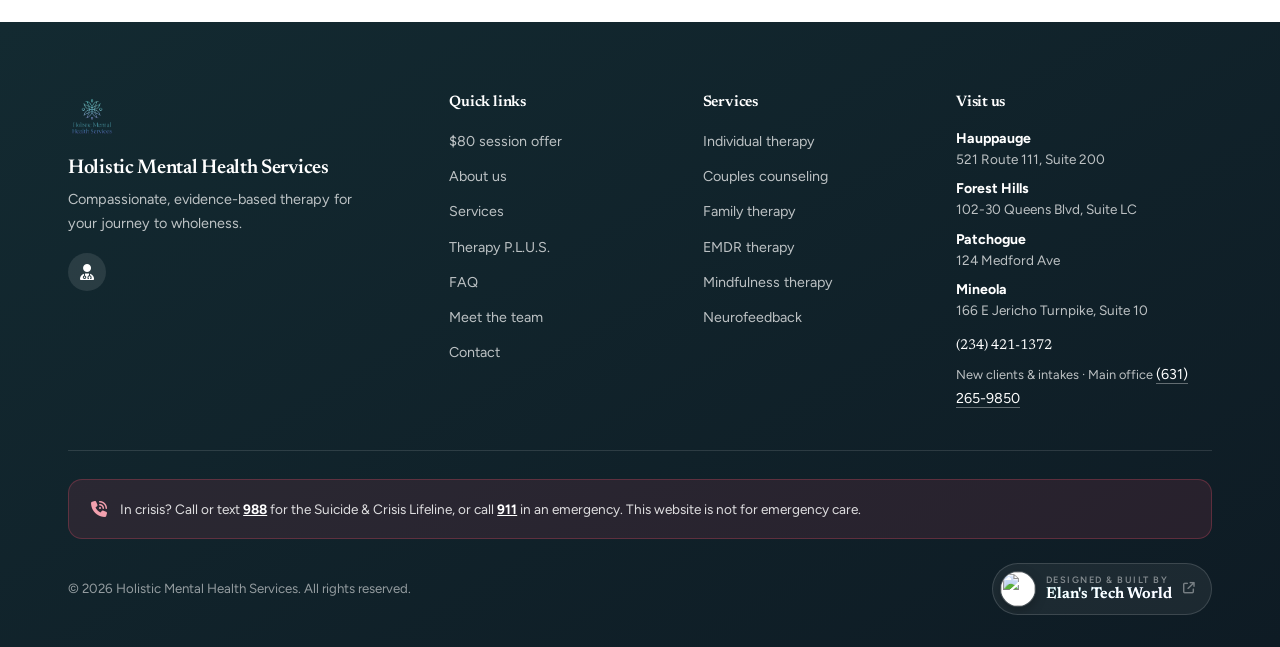
==== commit 3717a64d: "New-intake number (234) 421-1372 for calls to action; main office (631) 265-9850 kept - Nav, drawer," ====
--- a/index.html
+++ b/index.html
@@ -8,7 +8,7 @@
      PRIMARY META
      ============================================================ -->
 <title>Therapy &amp; Counseling in Long Island &amp; Queens | Holistic Mental Health Services</title>
-<meta name="description" content="Licensed therapists in Hauppauge, Forest Hills, Patchogue &amp; Mineola. EMDR, anxiety, depression, couples and family therapy with Dr. Kristie Doheny, Psy.D. Telehealth statewide. Most insurance accepted. Call (631) 265-9850.">
+<meta name="description" content="Licensed therapists in Hauppauge, Forest Hills, Patchogue &amp; Mineola. EMDR, anxiety, depression, couples and family therapy with Dr. Kristie Doheny, Psy.D. Telehealth statewide. Most insurance accepted. Call (234) 421-1372.">
 <meta name="author" content="Holistic Mental Health Services">
 <meta name="robots" content="index, follow, max-image-preview:large, max-snippet:-1, max-video-preview:-1">
 <meta name="theme-color" content="#0F5F68">
@@ -34,7 +34,7 @@
 <meta name="twitter:card" content="summary">
 <meta name="twitter:url" content="https://www.holisticmentalhealthny.com/">
 <meta name="twitter:title" content="Therapy &amp; Counseling in Long Island &amp; Queens">
-<meta name="twitter:description" content="EMDR, anxiety, depression, couples &amp; family therapy. Four offices plus telehealth. Call (631) 265-9850.">
+<meta name="twitter:description" content="EMDR, anxiety, depression, couples &amp; family therapy. Four offices plus telehealth. Call (234) 421-1372.">
 <meta name="twitter:image" content="https://www.holisticmentalhealthny.com/images/logo.png">
 
 <!-- Business contact -->
@@ -187,7 +187,7 @@
     {"@type":"Question","name":"Do you offer telehealth or online therapy?","acceptedAnswer":{"@type":"Answer","text":"Yes, we offer secure telehealth therapy sessions for all our services. You can receive quality mental health care from the comfort of your home anywhere in New York State."}},
     {"@type":"Question","name":"What types of therapy do you provide?","acceptedAnswer":{"@type":"Answer","text":"We provide individual therapy, couples counseling, family therapy, EMDR therapy, cognitive behavioral therapy (CBT), mindfulness-based therapy, neurofeedback, and group therapy for concerns including anxiety, depression, trauma, and relationship issues."}},
     {"@type":"Question","name":"Where are your office locations?","acceptedAnswer":{"@type":"Answer","text":"We have five locations across Long Island, Queens, and Manhattan: Hauppauge (main office), Forest Hills, Patchogue, Mineola, and Manhattan (16 Madison Square Plaza)."}},
-    {"@type":"Question","name":"How do I schedule an appointment?","acceptedAnswer":{"@type":"Answer","text":"You can schedule a free 15-minute consultation by calling us at (631) 265-9850 or by filling out our contact form. We'll help match you with the right therapist and schedule your first appointment."}},
+    {"@type":"Question","name":"How do I schedule an appointment?","acceptedAnswer":{"@type":"Answer","text":"You can schedule a free 15-minute consultation by calling us at (234) 421-1372 or by filling out our contact form. We'll help match you with the right therapist and schedule your first appointment."}},
     {"@type":"Question","name":"What are your office hours?","acceptedAnswer":{"@type":"Answer","text":"We offer flexible scheduling Monday through Sunday, 9:00 AM to 9:00 PM, including evening and weekend appointments."}},
     {"@type":"Question","name":"What is the $80 session offer?","acceptedAnswer":{"@type":"Answer","text":"Self-pay clients can book a full 50-minute in-person therapy session for $80 when the session starts between 9:00 AM and 2:00 PM at any of our four offices. The rate is for self-pay clients only and cannot be combined with insurance. Spots are limited."}}
   ]
@@ -244,9 +244,9 @@
       </nav>
 
       <div class="nav-actions">
-        <a href="tel:+16312659850" class="nav-phone">
+        <a href="tel:+12344211372" class="nav-phone">
           <i class="fas fa-phone-alt" aria-hidden="true"></i>
-          <span>(631) 265-9850</span>
+          <span>(234) 421-1372</span>
         </a>
         <a href="#contact" class="btn btn-primary nav-book">Book a consult</a>
         <button class="nav-toggle" id="navToggle" aria-label="Open menu" aria-expanded="false" aria-controls="drawer">
@@ -275,7 +275,7 @@
       <a href="#contact" data-nav="contact">Contact &amp; locations</a>
     </nav>
     <div class="drawer-foot">
-      <a href="tel:+16312659850" class="btn btn-primary btn-block">Call (631) 265-9850</a>
+      <a href="tel:+12344211372" class="btn btn-primary btn-block">Call (234) 421-1372</a>
       <a href="mailto:support@holisticmentalhealthny.com" class="btn btn-outline btn-block">Email us</a>
       <p>Open 7 days · 9:00 AM – 9:00 PM</p>
     </div>
@@ -354,7 +354,7 @@
           <strong class="offer-clock-time">9:00 AM – 2:00 PM</strong>
           <span class="offer-clock-state" id="offerClockState">Checking…</span>
         </div>
-        <a href="tel:+16312659850" class="btn btn-primary btn-block btn-lg"><i class="fas fa-phone-alt" aria-hidden="true"></i> Call to claim</a>
+        <a href="tel:+12344211372" class="btn btn-primary btn-block btn-lg"><i class="fas fa-phone-alt" aria-hidden="true"></i> Call to claim</a>
         <a href="#contact" class="btn btn-outline btn-block">Request this rate online</a>
         <p class="offer-note">Mention the <strong>9–2 rate</strong> when you call and we'll check availability at your closest office.</p>
       </aside>
@@ -725,7 +725,7 @@
       </div>
       <div class="tp-actions">
         <button class="btn btn-pride" id="tpOpen">Explore program <i class="fas fa-arrow-right" aria-hidden="true"></i></button>
-        <a href="tel:+16312659850" class="tp-phone"><i class="fas fa-phone-alt" aria-hidden="true"></i> (631) 265-9850</a>
+        <a href="tel:+12344211372" class="tp-phone"><i class="fas fa-phone-alt" aria-hidden="true"></i> (234) 421-1372</a>
       </div>
     </div>
   </div>
@@ -898,7 +898,7 @@
             <li>Self-pay only — this rate can't be combined with insurance billing</li>
             <li>In-person sessions only, not telehealth</li>
             <li>Available at Hauppauge, Forest Hills, Patchogue and Mineola</li>
-            <li>Limited spots — call (631) 265-9850 to check availability</li>
+            <li>Limited spots — call (234) 421-1372 to check availability</li>
           </ul>
         </div>
       </details>
@@ -925,7 +925,7 @@
         <div class="faq-answer">
           <p>Yes, we accept most major insurance plans including:</p>
           <div class="chip-grid"><span>Blue Cross Blue Shield</span><span>Aetna</span><span>Cigna</span><span>United Healthcare</span><span>Empire</span><span>Oxford</span><span>Fidelis Care</span><span>And more</span></div>
-          <p>We recommend calling us at <strong>(631) 265-9850</strong> to verify your specific plan coverage before your first appointment. Our staff will help determine your benefits, copay, and any out-of-pocket costs.</p>
+          <p>We recommend calling us at <strong>(234) 421-1372</strong> to verify your specific plan coverage before your first appointment. Our staff will help determine your benefits, copay, and any out-of-pocket costs.</p>
         </div>
       </details>
 
@@ -934,7 +934,7 @@
         <div class="faq-answer">
           <p>Scheduling your first appointment is easy:</p>
           <ol class="step-list">
-            <li><strong>Call or email:</strong> Contact us at (631) 265-9850 or support@holisticmentalhealthny.com</li>
+            <li><strong>Call or email:</strong> Contact us at (234) 421-1372 or support@holisticmentalhealthny.com</li>
             <li><strong>Free consultation:</strong> Schedule a complimentary 15-minute phone consultation</li>
             <li><strong>Match with a therapist:</strong> We'll help you find the right therapist for your needs</li>
             <li><strong>Book your session:</strong> Choose a convenient time at one of our four locations or via telehealth</li>
@@ -1310,14 +1310,19 @@
       <div class="contact-embed reveal">
         <div class="elfsight-app-ed6b30fb-a723-4566-9d8e-5d34aa85983e" data-elfsight-app-lazy></div>
         <noscript>
-          <p class="embed-fallback">Our contact form needs JavaScript. Please call <a href="tel:+16312659850">(631) 265-9850</a> or email <a href="mailto:support@holisticmentalhealthny.com">support@holisticmentalhealthny.com</a>.</p>
+          <p class="embed-fallback">Our contact form needs JavaScript. Please call <a href="tel:+12344211372">(234) 421-1372</a> or email <a href="mailto:support@holisticmentalhealthny.com">support@holisticmentalhealthny.com</a>.</p>
         </noscript>
       </div>
 
       <aside class="contact-side reveal">
+        <a class="contact-tile" href="tel:+12344211372">
+          <span class="tile-icon"><i class="fas fa-phone-alt" aria-hidden="true"></i></span>
+          <span class="tile-label">New clients &amp; intakes</span>
+          <strong>(234) 421-1372</strong>
+        </a>
         <a class="contact-tile" href="tel:+16312659850">
-          <span class="tile-icon"><i class="fas fa-phone-alt" aria-hidden="true"></i></span>
-          <span class="tile-label">Call us today</span>
+          <span class="tile-icon"><i class="fas fa-building" aria-hidden="true"></i></span>
+          <span class="tile-label">Main office</span>
           <strong>(631) 265-9850</strong>
         </a>
         <a class="contact-tile" href="mailto:support@holisticmentalhealthny.com">
@@ -1360,28 +1365,28 @@
           <h4>Forest Hills</h4>
           <address>102-30 Queens Blvd, Suite LC<br>Forest Hills, NY 11375</address>
           <a href="https://www.google.com/maps/dir/?api=1&destination=102-30+Queens+Blvd+Suite+LC+Forest+Hills+NY+11375" target="_blank" rel="noopener" class="btn btn-primary btn-sm"><i class="fas fa-directions" aria-hidden="true"></i> Directions</a>
-          <a href="tel:+16312659850" class="btn btn-outline btn-sm">(631) 265-9850</a>
+          <a href="tel:+12344211372" class="btn btn-outline btn-sm">(234) 421-1372</a>
         </article>
 
         <article class="loc-card">
           <h4>Patchogue</h4>
           <address>124 Medford Ave<br>Patchogue, NY 11772</address>
           <a href="https://www.google.com/maps/dir/?api=1&destination=124+Medford+Ave+Patchogue+NY+11772" target="_blank" rel="noopener" class="btn btn-primary btn-sm"><i class="fas fa-directions" aria-hidden="true"></i> Directions</a>
-          <a href="tel:+16312659850" class="btn btn-outline btn-sm">(631) 265-9850</a>
+          <a href="tel:+12344211372" class="btn btn-outline btn-sm">(234) 421-1372</a>
         </article>
 
         <article class="loc-card">
           <h4>Mineola</h4>
           <address>166 E Jericho Turnpike, Suite 10<br>Mineola, NY 11501</address>
           <a href="https://www.google.com/maps/dir/?api=1&destination=166+E+Jericho+Turnpike+Suite+10+Mineola+NY+11501" target="_blank" rel="noopener" class="btn btn-primary btn-sm"><i class="fas fa-directions" aria-hidden="true"></i> Directions</a>
-          <a href="tel:+16312659850" class="btn btn-outline btn-sm">(631) 265-9850</a>
+          <a href="tel:+12344211372" class="btn btn-outline btn-sm">(234) 421-1372</a>
         </article>
 
         <article class="loc-card">
           <h4>Manhattan</h4>
           <address>16 Madison Square Plaza<br>New York, NY 10010</address>
           <a href="https://www.google.com/maps/dir/?api=1&destination=16+Madison+Square+Plaza+New+York+NY+10010" target="_blank" rel="noopener" class="btn btn-primary btn-sm"><i class="fas fa-directions" aria-hidden="true"></i> Directions</a>
-          <a href="tel:+16312659850" class="btn btn-outline btn-sm">(631) 265-9850</a>
+          <a href="tel:+12344211372" class="btn btn-outline btn-sm">(234) 421-1372</a>
         </article>
       </div>
     </div>
@@ -1439,7 +1444,8 @@
           <li><strong>Patchogue</strong>124 Medford Ave</li>
           <li><strong>Mineola</strong>166 E Jericho Turnpike, Suite 10</li>
         </ul>
-        <a href="tel:+16312659850" class="footer-phone">(631) 265-9850</a>
+        <a href="tel:+12344211372" class="footer-phone">(234) 421-1372</a>
+        <p class="footer-phone-note">New clients &amp; intakes · Main office <a href="tel:+16312659850">(631) 265-9850</a></p>
       </div>
     </div>
 
@@ -1469,7 +1475,7 @@
   <div class="fab-items">
     <a href="https://www.psychologytoday.com/us/therapists/kristie-doheny-new-york-ny/71652" target="_blank" rel="noopener" class="fab-item fab-pt" aria-label="Psychology Today"><i class="fas fa-user-md" aria-hidden="true"></i></a>
     <a href="mailto:support@holisticmentalhealthny.com" class="fab-item fab-mail" aria-label="Email us"><i class="fas fa-envelope" aria-hidden="true"></i></a>
-    <a href="tel:+16312659850" class="fab-item fab-call" aria-label="Call us"><i class="fas fa-phone-alt" aria-hidden="true"></i></a>
+    <a href="tel:+12344211372" class="fab-item fab-call" aria-label="Call us"><i class="fas fa-phone-alt" aria-hidden="true"></i></a>
   </div>
   <button class="fab-main" id="fabMain" aria-label="Contact options" aria-expanded="false">
     <i class="fas fa-comment-dots fab-open" aria-hidden="true"></i>
--- a/styles.css
+++ b/styles.css
@@ -790,6 +790,9 @@
 .footer-locations strong{ display:block; color:#fff; font-size:.88rem; }
 .footer-phone{ display:inline-block; margin-top:.9rem; font-family:var(--display); font-size:1.15rem; color:#fff; text-decoration:none; }
 .footer-phone:hover{ color:var(--teal-light); }
+.footer-phone-note{ margin-top:.3rem; font-size:.8rem; color:rgba(255,255,255,.72); }
+.footer-phone-note a{ color:#fff; text-decoration:none; border-bottom:1px solid rgba(255,255,255,.35); }
+.footer-phone-note a:hover{ color:var(--teal-light); }
 
 .footer-crisis{ display:flex; gap:.85rem; align-items:flex-start; margin-top:1.75rem; padding:1.1rem 1.35rem; background:rgba(196,69,92,.14); border:1px solid rgba(196,69,92,.35); border-radius:14px; }
 .footer-crisis i{ color:#F2A0AE; margin-top:.2rem; }
